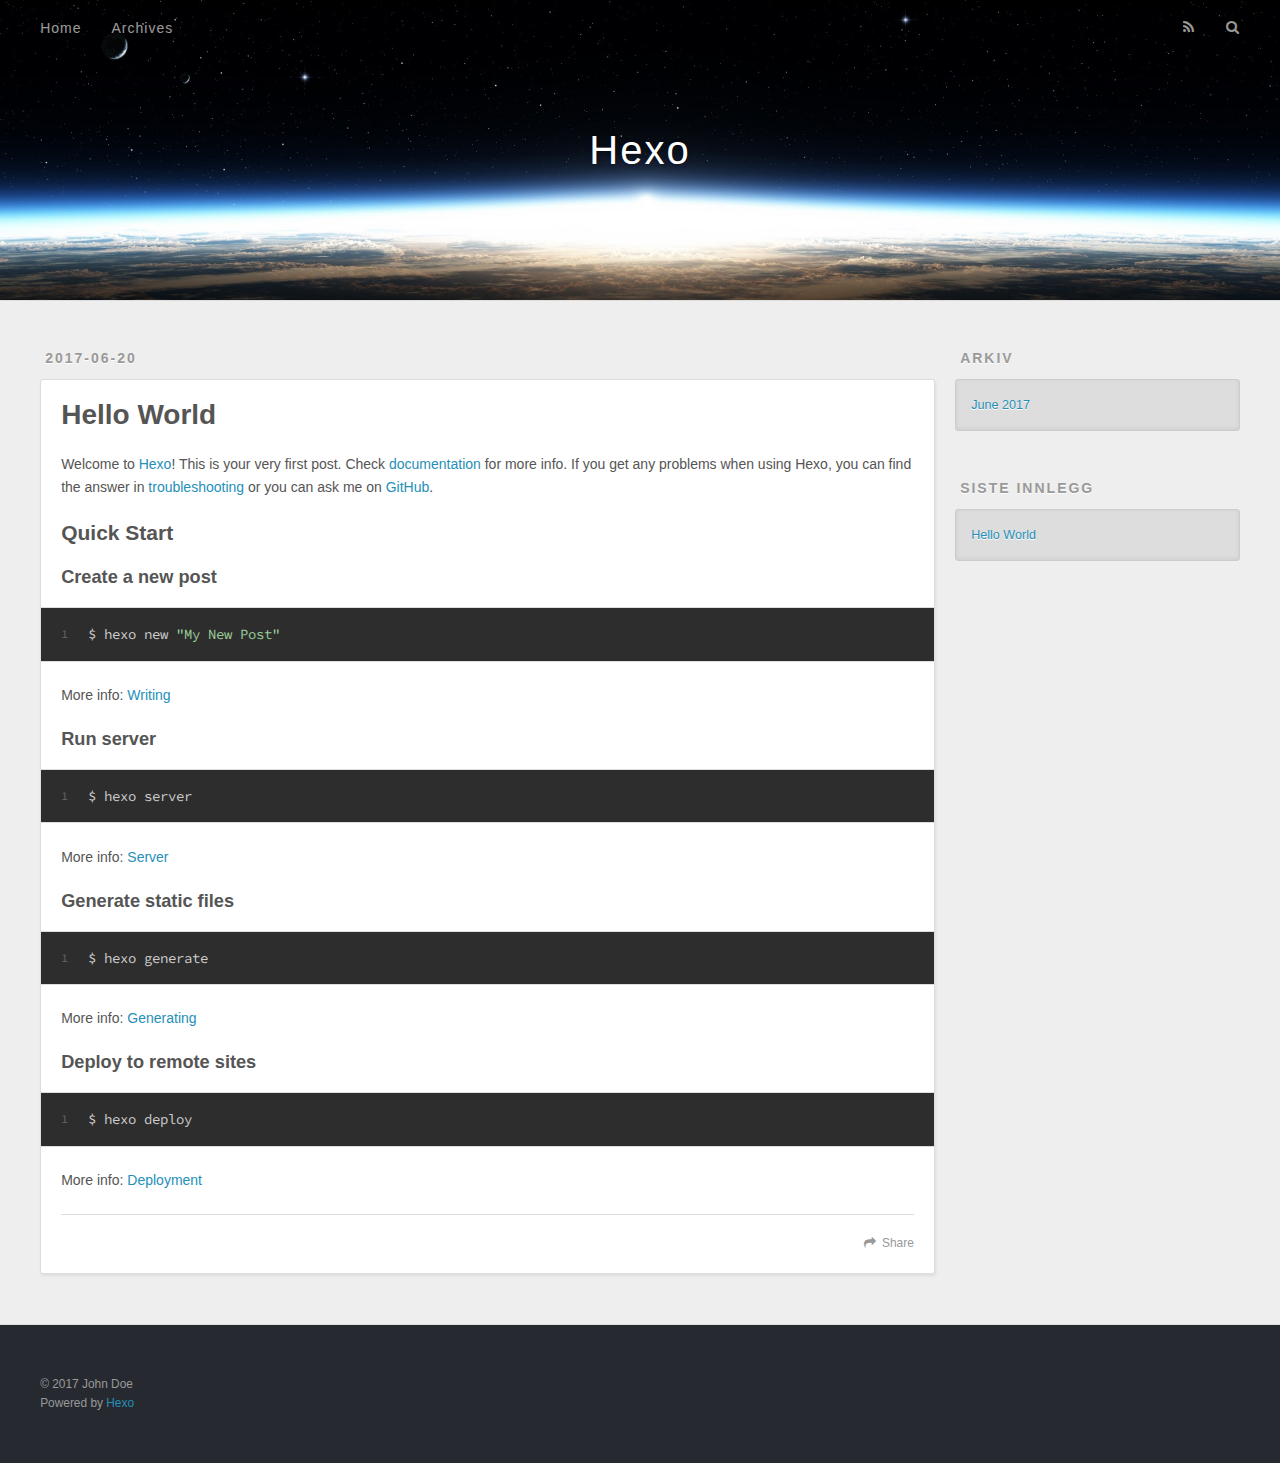
==== index.html @ c52fb267 "Site updated: 2017-06-20 15:56:27" ====
<!DOCTYPE html>
<html>
<head>
  <meta charset="utf-8">
  
  <title>Hexo</title>
  <meta name="viewport" content="width=device-width, initial-scale=1, maximum-scale=1">
  <meta property="og:type" content="website">
<meta property="og:title" content="Hexo">
<meta property="og:url" content="http://yoursite.com/index.html">
<meta property="og:site_name" content="Hexo">
<meta name="twitter:card" content="summary">
<meta name="twitter:title" content="Hexo">
  
    <link rel="alternate" href="/atom.xml" title="Hexo" type="application/atom+xml">
  
  
    <link rel="icon" href="/favicon.png">
  
  
    <link href="//fonts.googleapis.com/css?family=Source+Code+Pro" rel="stylesheet" type="text/css">
  
  <link rel="stylesheet" href="/css/style.css">
  

</head>

<body>
  <div id="container">
    <div id="wrap">
      <header id="header">
  <div id="banner"></div>
  <div id="header-outer" class="outer">
    <div id="header-title" class="inner">
      <h1 id="logo-wrap">
        <a href="/" id="logo">Hexo</a>
      </h1>
      
    </div>
    <div id="header-inner" class="inner">
      <nav id="main-nav">
        <a id="main-nav-toggle" class="nav-icon"></a>
        
          <a class="main-nav-link" href="/">Home</a>
        
          <a class="main-nav-link" href="/archives">Archives</a>
        
      </nav>
      <nav id="sub-nav">
        
          <a id="nav-rss-link" class="nav-icon" href="/atom.xml" title="RSS Feed"></a>
        
        <a id="nav-search-btn" class="nav-icon" title="Søk"></a>
      </nav>
      <div id="search-form-wrap">
        <form action="//google.com/search" method="get" accept-charset="UTF-8" class="search-form"><input type="search" name="q" class="search-form-input" placeholder="Search"><button type="submit" class="search-form-submit">&#xF002;</button><input type="hidden" name="sitesearch" value="http://yoursite.com"></form>
      </div>
    </div>
  </div>
</header>
      <div class="outer">
        <section id="main">
  
    <article id="post-hello-world" class="article article-type-post" itemscope itemprop="blogPost">
  <div class="article-meta">
    <a href="/2017/06/20/hello-world/" class="article-date">
  <time datetime="2017-06-20T07:31:48.000Z" itemprop="datePublished">2017-06-20</time>
</a>
    
  </div>
  <div class="article-inner">
    
    
      <header class="article-header">
        
  
    <h1 itemprop="name">
      <a class="article-title" href="/2017/06/20/hello-world/">Hello World</a>
    </h1>
  

      </header>
    
    <div class="article-entry" itemprop="articleBody">
      
        <p>Welcome to <a href="https://hexo.io/" target="_blank" rel="external">Hexo</a>! This is your very first post. Check <a href="https://hexo.io/docs/" target="_blank" rel="external">documentation</a> for more info. If you get any problems when using Hexo, you can find the answer in <a href="https://hexo.io/docs/troubleshooting.html" target="_blank" rel="external">troubleshooting</a> or you can ask me on <a href="https://github.com/hexojs/hexo/issues" target="_blank" rel="external">GitHub</a>.</p>
<h2 id="Quick-Start"><a href="#Quick-Start" class="headerlink" title="Quick Start"></a>Quick Start</h2><h3 id="Create-a-new-post"><a href="#Create-a-new-post" class="headerlink" title="Create a new post"></a>Create a new post</h3><figure class="highlight bash"><table><tr><td class="gutter"><pre><div class="line">1</div></pre></td><td class="code"><pre><div class="line">$ hexo new <span class="string">"My New Post"</span></div></pre></td></tr></table></figure>
<p>More info: <a href="https://hexo.io/docs/writing.html" target="_blank" rel="external">Writing</a></p>
<h3 id="Run-server"><a href="#Run-server" class="headerlink" title="Run server"></a>Run server</h3><figure class="highlight bash"><table><tr><td class="gutter"><pre><div class="line">1</div></pre></td><td class="code"><pre><div class="line">$ hexo server</div></pre></td></tr></table></figure>
<p>More info: <a href="https://hexo.io/docs/server.html" target="_blank" rel="external">Server</a></p>
<h3 id="Generate-static-files"><a href="#Generate-static-files" class="headerlink" title="Generate static files"></a>Generate static files</h3><figure class="highlight bash"><table><tr><td class="gutter"><pre><div class="line">1</div></pre></td><td class="code"><pre><div class="line">$ hexo generate</div></pre></td></tr></table></figure>
<p>More info: <a href="https://hexo.io/docs/generating.html" target="_blank" rel="external">Generating</a></p>
<h3 id="Deploy-to-remote-sites"><a href="#Deploy-to-remote-sites" class="headerlink" title="Deploy to remote sites"></a>Deploy to remote sites</h3><figure class="highlight bash"><table><tr><td class="gutter"><pre><div class="line">1</div></pre></td><td class="code"><pre><div class="line">$ hexo deploy</div></pre></td></tr></table></figure>
<p>More info: <a href="https://hexo.io/docs/deployment.html" target="_blank" rel="external">Deployment</a></p>

      
    </div>
    <footer class="article-footer">
      <a data-url="http://yoursite.com/2017/06/20/hello-world/" data-id="cj459hkby00008wpj1y1qkmdd" class="article-share-link">Share</a>
      
      
    </footer>
  </div>
  
</article>


  

</section>
        
          <aside id="sidebar">
  
    

  
    

  
    
  
    
  <div class="widget-wrap">
    <h3 class="widget-title">Arkiv</h3>
    <div class="widget">
      <ul class="archive-list"><li class="archive-list-item"><a class="archive-list-link" href="/archives/2017/06/">June 2017</a></li></ul>
    </div>
  </div>


  
    
  <div class="widget-wrap">
    <h3 class="widget-title">Siste innlegg</h3>
    <div class="widget">
      <ul>
        
          <li>
            <a href="/2017/06/20/hello-world/">Hello World</a>
          </li>
        
      </ul>
    </div>
  </div>

  
</aside>
        
      </div>
      <footer id="footer">
  
  <div class="outer">
    <div id="footer-info" class="inner">
      &copy; 2017 John Doe<br>
      Powered by <a href="http://hexo.io/" target="_blank">Hexo</a>
    </div>
  </div>
</footer>
    </div>
    <nav id="mobile-nav">
  
    <a href="/" class="mobile-nav-link">Home</a>
  
    <a href="/archives" class="mobile-nav-link">Archives</a>
  
</nav>
    

<script src="//ajax.googleapis.com/ajax/libs/jquery/2.0.3/jquery.min.js"></script>


  <link rel="stylesheet" href="/fancybox/jquery.fancybox.css">
  <script src="/fancybox/jquery.fancybox.pack.js"></script>


<script src="/js/script.js"></script>

  </div>
</body>
</html>
---- css/style.css ----
body {
  width: 100%;
}
body:before,
body:after {
  content: "";
  display: table;
}
body:after {
  clear: both;
}
html,
body,
div,
span,
applet,
object,
iframe,
h1,
h2,
h3,
h4,
h5,
h6,
p,
blockquote,
pre,
a,
abbr,
acronym,
address,
big,
cite,
code,
del,
dfn,
em,
img,
ins,
kbd,
q,
s,
samp,
small,
strike,
strong,
sub,
sup,
tt,
var,
dl,
dt,
dd,
ol,
ul,
li,
fieldset,
form,
label,
legend,
table,
caption,
tbody,
tfoot,
thead,
tr,
th,
td {
  margin: 0;
  padding: 0;
  border: 0;
  outline: 0;
  font-weight: inherit;
  font-style: inherit;
  font-family: inherit;
  font-size: 100%;
  vertical-align: baseline;
}
body {
  line-height: 1;
  color: #000;
  background: #fff;
}
ol,
ul {
  list-style: none;
}
table {
  border-collapse: separate;
  border-spacing: 0;
  vertical-align: middle;
}
caption,
th,
td {
  text-align: left;
  font-weight: normal;
  vertical-align: middle;
}
a img {
  border: none;
}
input,
button {
  margin: 0;
  padding: 0;
}
input::-moz-focus-inner,
button::-moz-focus-inner {
  border: 0;
  padding: 0;
}
@font-face {
  font-family: FontAwesome;
  font-style: normal;
  font-weight: normal;
  src: url("fonts/fontawesome-webfont.eot?v=#4.0.3");
  src: url("fonts/fontawesome-webfont.eot?#iefix&v=#4.0.3") format("embedded-opentype"), url("fonts/fontawesome-webfont.woff?v=#4.0.3") format("woff"), url("fonts/fontawesome-webfont.ttf?v=#4.0.3") format("truetype"), url("fonts/fontawesome-webfont.svg#fontawesomeregular?v=#4.0.3") format("svg");
}
html,
body,
#container {
  height: 100%;
}
body {
  background: #eee;
  font: 14px "Helvetica Neue", Helvetica, Arial, sans-serif;
  -webkit-text-size-adjust: 100%;
}
.outer {
  max-width: 1220px;
  margin: 0 auto;
  padding: 0 20px;
}
.outer:before,
.outer:after {
  content: "";
  display: table;
}
.outer:after {
  clear: both;
}
.inner {
  display: inline;
  float: left;
  width: 98.33333333333333%;
  margin: 0 0.833333333333333%;
}
.left,
.alignleft {
  float: left;
}
.right,
.alignright {
  float: right;
}
.clear {
  clear: both;
}
#container {
  position: relative;
}
.mobile-nav-on {
  overflow: hidden;
}
#wrap {
  height: 100%;
  width: 100%;
  position: absolute;
  top: 0;
  left: 0;
  -webkit-transition: 0.2s ease-out;
  -moz-transition: 0.2s ease-out;
  -ms-transition: 0.2s ease-out;
  transition: 0.2s ease-out;
  z-index: 1;
  background: #eee;
}
.mobile-nav-on #wrap {
  left: 280px;
}
@media screen and (min-width: 768px) {
  #main {
    display: inline;
    float: left;
    width: 73.33333333333333%;
    margin: 0 0.833333333333333%;
  }
}
.article-date,
.article-category-link,
.archive-year,
.widget-title {
  text-decoration: none;
  text-transform: uppercase;
  letter-spacing: 2px;
  color: #999;
  margin-bottom: 1em;
  margin-left: 5px;
  line-height: 1em;
  text-shadow: 0 1px #fff;
  font-weight: bold;
}
.article-inner,
.archive-article-inner {
  background: #fff;
  -webkit-box-shadow: 1px 2px 3px #ddd;
  box-shadow: 1px 2px 3px #ddd;
  border: 1px solid #ddd;
  border-radius: 3px;
}
.article-entry h1,
.widget h1 {
  font-size: 2em;
}
.article-entry h2,
.widget h2 {
  font-size: 1.5em;
}
.article-entry h3,
.widget h3 {
  font-size: 1.3em;
}
.article-entry h4,
.widget h4 {
  font-size: 1.2em;
}
.article-entry h5,
.widget h5 {
  font-size: 1em;
}
.article-entry h6,
.widget h6 {
  font-size: 1em;
  color: #999;
}
.article-entry hr,
.widget hr {
  border: 1px dashed #ddd;
}
.article-entry strong,
.widget strong {
  font-weight: bold;
}
.article-entry em,
.widget em,
.article-entry cite,
.widget cite {
  font-style: italic;
}
.article-entry sup,
.widget sup,
.article-entry sub,
.widget sub {
  font-size: 0.75em;
  line-height: 0;
  position: relative;
  vertical-align: baseline;
}
.article-entry sup,
.widget sup {
  top: -0.5em;
}
.article-entry sub,
.widget sub {
  bottom: -0.2em;
}
.article-entry small,
.widget small {
  font-size: 0.85em;
}
.article-entry acronym,
.widget acronym,
.article-entry abbr,
.widget abbr {
  border-bottom: 1px dotted;
}
.article-entry ul,
.widget ul,
.article-entry ol,
.widget ol,
.article-entry dl,
.widget dl {
  margin: 0 20px;
  line-height: 1.6em;
}
.article-entry ul ul,
.widget ul ul,
.article-entry ol ul,
.widget ol ul,
.article-entry ul ol,
.widget ul ol,
.article-entry ol ol,
.widget ol ol {
  margin-top: 0;
  margin-bottom: 0;
}
.article-entry ul,
.widget ul {
  list-style: disc;
}
.article-entry ol,
.widget ol {
  list-style: decimal;
}
.article-entry dt,
.widget dt {
  font-weight: bold;
}
#header {
  height: 300px;
  position: relative;
  border-bottom: 1px solid #ddd;
}
#header:before,
#header:after {
  content: "";
  position: absolute;
  left: 0;
  right: 0;
  height: 40px;
}
#header:before {
  top: 0;
  background: -webkit-linear-gradient(rgba(0,0,0,0.2), transparent);
  background: -moz-linear-gradient(rgba(0,0,0,0.2), transparent);
  background: -ms-linear-gradient(rgba(0,0,0,0.2), transparent);
  background: linear-gradient(rgba(0,0,0,0.2), transparent);
}
#header:after {
  bottom: 0;
  background: -webkit-linear-gradient(transparent, rgba(0,0,0,0.2));
  background: -moz-linear-gradient(transparent, rgba(0,0,0,0.2));
  background: -ms-linear-gradient(transparent, rgba(0,0,0,0.2));
  background: linear-gradient(transparent, rgba(0,0,0,0.2));
}
#header-outer {
  height: 100%;
  position: relative;
}
#header-inner {
  position: relative;
  overflow: hidden;
}
#banner {
  position: absolute;
  top: 0;
  left: 0;
  width: 100%;
  height: 100%;
  background: url("images/banner.jpg") center #000;
  -webkit-background-size: cover;
  -moz-background-size: cover;
  background-size: cover;
  z-index: -1;
}
#header-title {
  text-align: center;
  height: 40px;
  position: absolute;
  top: 50%;
  left: 0;
  margin-top: -20px;
}
#logo,
#subtitle {
  text-decoration: none;
  color: #fff;
  font-weight: 300;
  text-shadow: 0 1px 4px rgba(0,0,0,0.3);
}
#logo {
  font-size: 40px;
  line-height: 40px;
  letter-spacing: 2px;
}
#subtitle {
  font-size: 16px;
  line-height: 16px;
  letter-spacing: 1px;
}
#subtitle-wrap {
  margin-top: 16px;
}
#main-nav {
  float: left;
  margin-left: -15px;
}
.nav-icon,
.main-nav-link {
  float: left;
  color: #fff;
  opacity: 0.6;
  text-decoration: none;
  text-shadow: 0 1px rgba(0,0,0,0.2);
  -webkit-transition: opacity 0.2s;
  -moz-transition: opacity 0.2s;
  -ms-transition: opacity 0.2s;
  transition: opacity 0.2s;
  display: block;
  padding: 20px 15px;
}
.nav-icon:hover,
.main-nav-link:hover {
  opacity: 1;
}
.nav-icon {
  font-family: FontAwesome;
  text-align: center;
  font-size: 14px;
  width: 14px;
  height: 14px;
  padding: 20px 15px;
  position: relative;
  cursor: pointer;
}
.main-nav-link {
  font-weight: 300;
  letter-spacing: 1px;
}
@media screen and (max-width: 479px) {
  .main-nav-link {
    display: none;
  }
}
#main-nav-toggle {
  display: none;
}
#main-nav-toggle:before {
  content: "\f0c9";
}
@media screen and (max-width: 479px) {
  #main-nav-toggle {
    display: block;
  }
}
#sub-nav {
  float: right;
  margin-right: -15px;
}
#nav-rss-link:before {
  content: "\f09e";
}
#nav-search-btn:before {
  content: "\f002";
}
#search-form-wrap {
  position: absolute;
  top: 15px;
  width: 150px;
  height: 30px;
  right: -150px;
  opacity: 0;
  -webkit-transition: 0.2s ease-out;
  -moz-transition: 0.2s ease-out;
  -ms-transition: 0.2s ease-out;
  transition: 0.2s ease-out;
}
#search-form-wrap.on {
  opacity: 1;
  right: 0;
}
@media screen and (max-width: 479px) {
  #search-form-wrap {
    width: 100%;
    right: -100%;
  }
}
.search-form {
  position: absolute;
  top: 0;
  left: 0;
  right: 0;
  background: #fff;
  padding: 5px 15px;
  border-radius: 15px;
  -webkit-box-shadow: 0 0 10px rgba(0,0,0,0.3);
  box-shadow: 0 0 10px rgba(0,0,0,0.3);
}
.search-form-input {
  border: none;
  background: none;
  color: #555;
  width: 100%;
  font: 13px "Helvetica Neue", Helvetica, Arial, sans-serif;
  outline: none;
}
.search-form-input::-webkit-search-results-decoration,
.search-form-input::-webkit-search-cancel-button {
  -webkit-appearance: none;
}
.search-form-submit {
  position: absolute;
  top: 50%;
  right: 10px;
  margin-top: -7px;
  font: 13px FontAwesome;
  border: none;
  background: none;
  color: #bbb;
  cursor: pointer;
}
.search-form-submit:hover,
.search-form-submit:focus {
  color: #777;
}
.article {
  margin: 50px 0;
}
.article-inner {
  overflow: hidden;
}
.article-meta:before,
.article-meta:after {
  content: "";
  display: table;
}
.article-meta:after {
  clear: both;
}
.article-date {
  float: left;
}
.article-category {
  float: left;
  line-height: 1em;
  color: #ccc;
  text-shadow: 0 1px #fff;
  margin-left: 8px;
}
.article-category:before {
  content: "\2022";
}
.article-category-link {
  margin: 0 12px 1em;
}
.article-header {
  padding: 20px 20px 0;
}
.article-title {
  text-decoration: none;
  font-size: 2em;
  font-weight: bold;
  color: #555;
  line-height: 1.1em;
  -webkit-transition: color 0.2s;
  -moz-transition: color 0.2s;
  -ms-transition: color 0.2s;
  transition: color 0.2s;
}
a.article-title:hover {
  color: #258fb8;
}
.article-entry {
  color: #555;
  padding: 0 20px;
}
.article-entry:before,
.article-entry:after {
  content: "";
  display: table;
}
.article-entry:after {
  clear: both;
}
.article-entry p,
.article-entry table {
  line-height: 1.6em;
  margin: 1.6em 0;
}
.article-entry h1,
.article-entry h2,
.article-entry h3,
.article-entry h4,
.article-entry h5,
.article-entry h6 {
  font-weight: bold;
}
.article-entry h1,
.article-entry h2,
.article-entry h3,
.article-entry h4,
.article-entry h5,
.article-entry h6 {
  line-height: 1.1em;
  margin: 1.1em 0;
}
.article-entry a {
  color: #258fb8;
  text-decoration: none;
}
.article-entry a:hover {
  text-decoration: underline;
}
.article-entry ul,
.article-entry ol,
.article-entry dl {
  margin-top: 1.6em;
  margin-bottom: 1.6em;
}
.article-entry img,
.article-entry video {
  max-width: 100%;
  height: auto;
  display: block;
  margin: auto;
}
.article-entry iframe {
  border: none;
}
.article-entry table {
  width: 100%;
  border-collapse: collapse;
  border-spacing: 0;
}
.article-entry th {
  font-weight: bold;
  border-bottom: 3px solid #ddd;
  padding-bottom: 0.5em;
}
.article-entry td {
  border-bottom: 1px solid #ddd;
  padding: 10px 0;
}
.article-entry blockquote {
  font-family: Georgia, "Times New Roman", serif;
  font-size: 1.4em;
  margin: 1.6em 20px;
  text-align: center;
}
.article-entry blockquote footer {
  font-size: 14px;
  margin: 1.6em 0;
  font-family: "Helvetica Neue", Helvetica, Arial, sans-serif;
}
.article-entry blockquote footer cite:before {
  content: "—";
  padding: 0 0.5em;
}
.article-entry .pullquote {
  text-align: left;
  width: 45%;
  margin: 0;
}
.article-entry .pullquote.left {
  margin-left: 0.5em;
  margin-right: 1em;
}
.article-entry .pullquote.right {
  margin-right: 0.5em;
  margin-left: 1em;
}
.article-entry .caption {
  color: #999;
  display: block;
  font-size: 0.9em;
  margin-top: 0.5em;
  position: relative;
  text-align: center;
}
.article-entry .video-container {
  position: relative;
  padding-top: 56.25%;
  height: 0;
  overflow: hidden;
}
.article-entry .video-container iframe,
.article-entry .video-container object,
.article-entry .video-container embed {
  position: absolute;
  top: 0;
  left: 0;
  width: 100%;
  height: 100%;
  margin-top: 0;
}
.article-more-link a {
  display: inline-block;
  line-height: 1em;
  padding: 6px 15px;
  border-radius: 15px;
  background: #eee;
  color: #999;
  text-shadow: 0 1px #fff;
  text-decoration: none;
}
.article-more-link a:hover {
  background: #258fb8;
  color: #fff;
  text-decoration: none;
  text-shadow: 0 1px #1e7293;
}
.article-footer {
  font-size: 0.85em;
  line-height: 1.6em;
  border-top: 1px solid #ddd;
  padding-top: 1.6em;
  margin: 0 20px 20px;
}
.article-footer:before,
.article-footer:after {
  content: "";
  display: table;
}
.article-footer:after {
  clear: both;
}
.article-footer a {
  color: #999;
  text-decoration: none;
}
.article-footer a:hover {
  color: #555;
}
.article-tag-list-item {
  float: left;
  margin-right: 10px;
}
.article-tag-list-link:before {
  content: "#";
}
.article-comment-link {
  float: right;
}
.article-comment-link:before {
  content: "\f075";
  font-family: FontAwesome;
  padding-right: 8px;
}
.article-share-link {
  cursor: pointer;
  float: right;
  margin-left: 20px;
}
.article-share-link:before {
  content: "\f064";
  font-family: FontAwesome;
  padding-right: 6px;
}
#article-nav {
  position: relative;
}
#article-nav:before,
#article-nav:after {
  content: "";
  display: table;
}
#article-nav:after {
  clear: both;
}
@media screen and (min-width: 768px) {
  #article-nav {
    margin: 50px 0;
  }
  #article-nav:before {
    width: 8px;
    height: 8px;
    position: absolute;
    top: 50%;
    left: 50%;
    margin-top: -4px;
    margin-left: -4px;
    content: "";
    border-radius: 50%;
    background: #ddd;
    -webkit-box-shadow: 0 1px 2px #fff;
    box-shadow: 0 1px 2px #fff;
  }
}
.article-nav-link-wrap {
  text-decoration: none;
  text-shadow: 0 1px #fff;
  color: #999;
  -webkit-box-sizing: border-box;
  -moz-box-sizing: border-box;
  box-sizing: border-box;
  margin-top: 50px;
  text-align: center;
  display: block;
}
.article-nav-link-wrap:hover {
  color: #555;
}
@media screen and (min-width: 768px) {
  .article-nav-link-wrap {
    width: 50%;
    margin-top: 0;
  }
}
@media screen and (min-width: 768px) {
  #article-nav-newer {
    float: left;
    text-align: right;
    padding-right: 20px;
  }
}
@media screen and (min-width: 768px) {
  #article-nav-older {
    float: right;
    text-align: left;
    padding-left: 20px;
  }
}
.article-nav-caption {
  text-transform: uppercase;
  letter-spacing: 2px;
  color: #ddd;
  line-height: 1em;
  font-weight: bold;
}
#article-nav-newer .article-nav-caption {
  margin-right: -2px;
}
.article-nav-title {
  font-size: 0.85em;
  line-height: 1.6em;
  margin-top: 0.5em;
}
.article-share-box {
  position: absolute;
  display: none;
  background: #fff;
  -webkit-box-shadow: 1px 2px 10px rgba(0,0,0,0.2);
  box-shadow: 1px 2px 10px rgba(0,0,0,0.2);
  border-radius: 3px;
  margin-left: -145px;
  overflow: hidden;
  z-index: 1;
}
.article-share-box.on {
  display: block;
}
.article-share-input {
  width: 100%;
  background: none;
  -webkit-box-sizing: border-box;
  -moz-box-sizing: border-box;
  box-sizing: border-box;
  font: 14px "Helvetica Neue", Helvetica, Arial, sans-serif;
  padding: 0 15px;
  color: #555;
  outline: none;
  border: 1px solid #ddd;
  border-radius: 3px 3px 0 0;
  height: 36px;
  line-height: 36px;
}
.article-share-links {
  background: #eee;
}
.article-share-links:before,
.article-share-links:after {
  content: "";
  display: table;
}
.article-share-links:after {
  clear: both;
}
.article-share-twitter,
.article-share-facebook,
.article-share-pinterest,
.article-share-google {
  width: 50px;
  height: 36px;
  display: block;
  float: left;
  position: relative;
  color: #999;
  text-shadow: 0 1px #fff;
}
.article-share-twitter:before,
.article-share-facebook:before,
.article-share-pinterest:before,
.article-share-google:before {
  font-size: 20px;
  font-family: FontAwesome;
  width: 20px;
  height: 20px;
  position: absolute;
  top: 50%;
  left: 50%;
  margin-top: -10px;
  margin-left: -10px;
  text-align: center;
}
.article-share-twitter:hover,
.article-share-facebook:hover,
.article-share-pinterest:hover,
.article-share-google:hover {
  color: #fff;
}
.article-share-twitter:before {
  content: "\f099";
}
.article-share-twitter:hover {
  background: #00aced;
  text-shadow: 0 1px #008abe;
}
.article-share-facebook:before {
  content: "\f09a";
}
.article-share-facebook:hover {
  background: #3b5998;
  text-shadow: 0 1px #2f477a;
}
.article-share-pinterest:before {
  content: "\f0d2";
}
.article-share-pinterest:hover {
  background: #cb2027;
  text-shadow: 0 1px #a21a1f;
}
.article-share-google:before {
  content: "\f0d5";
}
.article-share-google:hover {
  background: #dd4b39;
  text-shadow: 0 1px #be3221;
}
.article-gallery {
  background: #000;
  position: relative;
}
.article-gallery-photos {
  position: relative;
  overflow: hidden;
}
.article-gallery-img {
  display: none;
  max-width: 100%;
}
.article-gallery-img:first-child {
  display: block;
}
.article-gallery-img.loaded {
  position: absolute;
  display: block;
}
.article-gallery-img img {
  display: block;
  max-width: 100%;
  margin: 0 auto;
}
#comments {
  background: #fff;
  -webkit-box-shadow: 1px 2px 3px #ddd;
  box-shadow: 1px 2px 3px #ddd;
  padding: 20px;
  border: 1px solid #ddd;
  border-radius: 3px;
  margin: 50px 0;
}
#comments a {
  color: #258fb8;
}
.archives-wrap {
  margin: 50px 0;
}
.archives:before,
.archives:after {
  content: "";
  display: table;
}
.archives:after {
  clear: both;
}
.archive-year-wrap {
  margin-bottom: 1em;
}
.archives {
  -webkit-column-gap: 10px;
  -moz-column-gap: 10px;
  column-gap: 10px;
}
@media screen and (min-width: 480px) and (max-width: 767px) {
  .archives {
    -webkit-column-count: 2;
    -moz-column-count: 2;
    column-count: 2;
  }
}
@media screen and (min-width: 768px) {
  .archives {
    -webkit-column-count: 3;
    -moz-column-count: 3;
    column-count: 3;
  }
}
.archive-article {
  -webkit-column-break-inside: avoid;
  page-break-inside: avoid;
  overflow: hidden;
  break-inside: avoid-column;
}
.archive-article-inner {
  padding: 10px;
  margin-bottom: 15px;
}
.archive-article-title {
  text-decoration: none;
  font-weight: bold;
  color: #555;
  -webkit-transition: color 0.2s;
  -moz-transition: color 0.2s;
  -ms-transition: color 0.2s;
  transition: color 0.2s;
  line-height: 1.6em;
}
.archive-article-title:hover {
  color: #258fb8;
}
.archive-article-footer {
  margin-top: 1em;
}
.archive-article-date {
  color: #999;
  text-decoration: none;
  font-size: 0.85em;
  line-height: 1em;
  margin-bottom: 0.5em;
  display: block;
}
#page-nav {
  margin: 50px auto;
  background: #fff;
  -webkit-box-shadow: 1px 2px 3px #ddd;
  box-shadow: 1px 2px 3px #ddd;
  border: 1px solid #ddd;
  border-radius: 3px;
  text-align: center;
  color: #999;
  overflow: hidden;
}
#page-nav:before,
#page-nav:after {
  content: "";
  display: table;
}
#page-nav:after {
  clear: both;
}
#page-nav a,
#page-nav span {
  padding: 10px 20px;
  line-height: 1;
  height: 2ex;
}
#page-nav a {
  color: #999;
  text-decoration: none;
}
#page-nav a:hover {
  background: #999;
  color: #fff;
}
#page-nav .prev {
  float: left;
}
#page-nav .next {
  float: right;
}
#page-nav .page-number {
  display: inline-block;
}
@media screen and (max-width: 479px) {
  #page-nav .page-number {
    display: none;
  }
}
#page-nav .current {
  color: #555;
  font-weight: bold;
}
#page-nav .space {
  color: #ddd;
}
#footer {
  background: #262a30;
  padding: 50px 0;
  border-top: 1px solid #ddd;
  color: #999;
}
#footer a {
  color: #258fb8;
  text-decoration: none;
}
#footer a:hover {
  text-decoration: underline;
}
#footer-info {
  line-height: 1.6em;
  font-size: 0.85em;
}
.article-entry pre,
.article-entry .highlight {
  background: #2d2d2d;
  margin: 0 -20px;
  padding: 15px 20px;
  border-style: solid;
  border-color: #ddd;
  border-width: 1px 0;
  overflow: auto;
  color: #ccc;
  line-height: 22.400000000000002px;
}
.article-entry .highlight .gutter pre,
.article-entry .gist .gist-file .gist-data .line-numbers {
  color: #666;
  font-size: 0.85em;
}
.article-entry pre,
.article-entry code {
  font-family: "Source Code Pro", Consolas, Monaco, Menlo, Consolas, monospace;
}
.article-entry code {
  background: #eee;
  text-shadow: 0 1px #fff;
  padding: 0 0.3em;
}
.article-entry pre code {
  background: none;
  text-shadow: none;
  padding: 0;
}
.article-entry .highlight pre {
  border: none;
  margin: 0;
  padding: 0;
}
.article-entry .highlight table {
  margin: 0;
  width: auto;
}
.article-entry .highlight td {
  border: none;
  padding: 0;
}
.article-entry .highlight figcaption {
  font-size: 0.85em;
  color: #999;
  line-height: 1em;
  margin-bottom: 1em;
}
.article-entry .highlight figcaption:before,
.article-entry .highlight figcaption:after {
  content: "";
  display: table;
}
.article-entry .highlight figcaption:after {
  clear: both;
}
.article-entry .highlight figcaption a {
  float: right;
}
.article-entry .highlight .gutter pre {
  text-align: right;
  padding-right: 20px;
}
.article-entry .highlight .line {
  height: 22.400000000000002px;
}
.article-entry .highlight .line.marked {
  background: #515151;
}
.article-entry .gist {
  margin: 0 -20px;
  border-style: solid;
  border-color: #ddd;
  border-width: 1px 0;
  background: #2d2d2d;
  padding: 15px 20px 15px 0;
}
.article-entry .gist .gist-file {
  border: none;
  font-family: "Source Code Pro", Consolas, Monaco, Menlo, Consolas, monospace;
  margin: 0;
}
.article-entry .gist .gist-file .gist-data {
  background: none;
  border: none;
}
.article-entry .gist .gist-file .gist-data .line-numbers {
  background: none;
  border: none;
  padding: 0 20px 0 0;
}
.article-entry .gist .gist-file .gist-data .line-data {
  padding: 0 !important;
}
.article-entry .gist .gist-file .highlight {
  margin: 0;
  padding: 0;
  border: none;
}
.article-entry .gist .gist-file .gist-meta {
  background: #2d2d2d;
  color: #999;
  font: 0.85em "Helvetica Neue", Helvetica, Arial, sans-serif;
  text-shadow: 0 0;
  padding: 0;
  margin-top: 1em;
  margin-left: 20px;
}
.article-entry .gist .gist-file .gist-meta a {
  color: #258fb8;
  font-weight: normal;
}
.article-entry .gist .gist-file .gist-meta a:hover {
  text-decoration: underline;
}
pre .comment,
pre .title {
  color: #999;
}
pre .variable,
pre .attribute,
pre .tag,
pre .regexp,
pre .ruby .constant,
pre .xml .tag .title,
pre .xml .pi,
pre .xml .doctype,
pre .html .doctype,
pre .css .id,
pre .css .class,
pre .css .pseudo {
  color: #f2777a;
}
pre .number,
pre .preprocessor,
pre .built_in,
pre .literal,
pre .params,
pre .constant {
  color: #f99157;
}
pre .class,
pre .ruby .class .title,
pre .css .rules .attribute {
  color: #9c9;
}
pre .string,
pre .value,
pre .inheritance,
pre .header,
pre .ruby .symbol,
pre .xml .cdata {
  color: #9c9;
}
pre .css .hexcolor {
  color: #6cc;
}
pre .function,
pre .python .decorator,
pre .python .title,
pre .ruby .function .title,
pre .ruby .title .keyword,
pre .perl .sub,
pre .javascript .title,
pre .coffeescript .title {
  color: #69c;
}
pre .keyword,
pre .javascript .function {
  color: #c9c;
}
@media screen and (max-width: 479px) {
  #mobile-nav {
    position: absolute;
    top: 0;
    left: 0;
    width: 280px;
    height: 100%;
    background: #191919;
    border-right: 1px solid #fff;
  }
}
@media screen and (max-width: 479px) {
  .mobile-nav-link {
    display: block;
    color: #999;
    text-decoration: none;
    padding: 15px 20px;
    font-weight: bold;
  }
  .mobile-nav-link:hover {
    color: #fff;
  }
}
@media screen and (min-width: 768px) {
  #sidebar {
    display: inline;
    float: left;
    width: 23.333333333333332%;
    margin: 0 0.833333333333333%;
  }
}
.widget-wrap {
  margin: 50px 0;
}
.widget {
  color: #777;
  text-shadow: 0 1px #fff;
  background: #ddd;
  -webkit-box-shadow: 0 -1px 4px #ccc inset;
  box-shadow: 0 -1px 4px #ccc inset;
  border: 1px solid #ccc;
  padding: 15px;
  border-radius: 3px;
}
.widget a {
  color: #258fb8;
  text-decoration: none;
}
.widget a:hover {
  text-decoration: underline;
}
.widget ul ul,
.widget ol ul,
.widget dl ul,
.widget ul ol,
.widget ol ol,
.widget dl ol,
.widget ul dl,
.widget ol dl,
.widget dl dl {
  margin-left: 15px;
  list-style: disc;
}
.widget {
  line-height: 1.6em;
  word-wrap: break-word;
  font-size: 0.9em;
}
.widget ul,
.widget ol {
  list-style: none;
  margin: 0;
}
.widget ul ul,
.widget ol ul,
.widget ul ol,
.widget ol ol {
  margin: 0 20px;
}
.widget ul ul,
.widget ol ul {
  list-style: disc;
}
.widget ul ol,
.widget ol ol {
  list-style: decimal;
}
.category-list-count,
.tag-list-count,
.archive-list-count {
  padding-left: 5px;
  color: #999;
  font-size: 0.85em;
}
.category-list-count:before,
.tag-list-count:before,
.archive-list-count:before {
  content: "(";
}
.category-list-count:after,
.tag-list-count:after,
.archive-list-count:after {
  content: ")";
}
.tagcloud a {
  margin-right: 5px;
  display: inline-block;
}
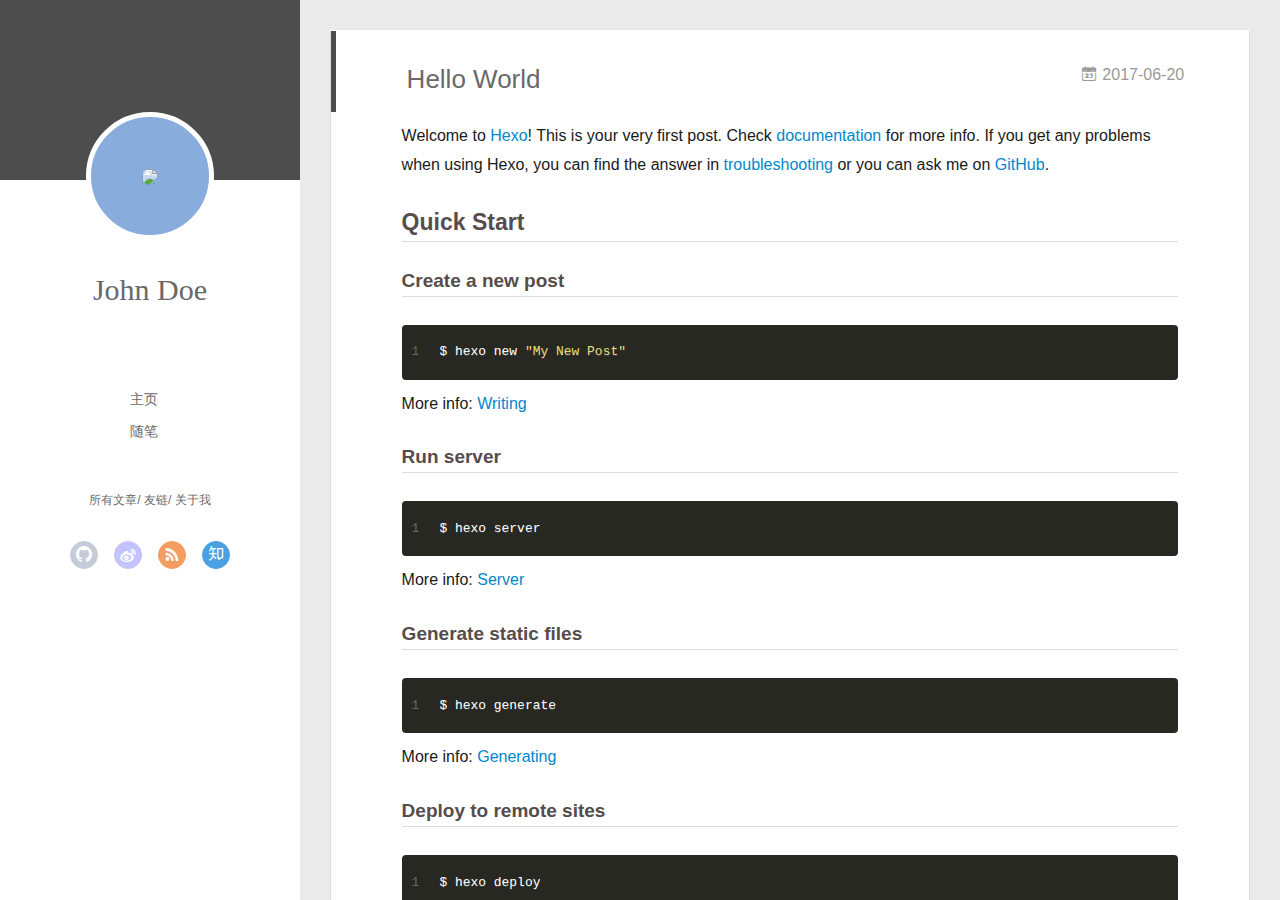
==== commit d35f5d85: "Site updated: 2017-06-20 16:23:21" ====
--- a/index.html
+++ b/index.html
@@ -3,6 +3,9 @@
 <head>
   <meta charset="utf-8">
   
+  <meta name="renderer" content="webkit">
+  <meta http-equiv="X-UA-Compatible" content="IE=edge" >
+  <link rel="dns-prefetch" href="http://yoursite.com">
   <title>Hexo</title>
   <meta name="viewport" content="width=device-width, initial-scale=1, maximum-scale=1">
   <meta property="og:type" content="website">
@@ -12,64 +15,144 @@
 <meta name="twitter:card" content="summary">
 <meta name="twitter:title" content="Hexo">
   
-    <link rel="alternate" href="/atom.xml" title="Hexo" type="application/atom+xml">
+    <link rel="alternative" href="/atom.xml" title="Hexo" type="application/atom+xml">
   
   
     <link rel="icon" href="/favicon.png">
   
-  
-    <link href="//fonts.googleapis.com/css?family=Source+Code+Pro" rel="stylesheet" type="text/css">
-  
-  <link rel="stylesheet" href="/css/style.css">
+  <link rel="stylesheet" type="text/css" href="/./main.b3331d.css">
+  <style type="text/css">
+  
+    #container.show {
+      background: linear-gradient(200deg,#a0cfe4,#e8c37e);
+    }
+  </style>
+  
+
   
 
 </head>
 
 <body>
-  <div id="container">
-    <div id="wrap">
-      <header id="header">
-  <div id="banner"></div>
-  <div id="header-outer" class="outer">
-    <div id="header-title" class="inner">
-      <h1 id="logo-wrap">
-        <a href="/" id="logo">Hexo</a>
-      </h1>
-      
-    </div>
-    <div id="header-inner" class="inner">
-      <nav id="main-nav">
-        <a id="main-nav-toggle" class="nav-icon"></a>
-        
-          <a class="main-nav-link" href="/">Home</a>
-        
-          <a class="main-nav-link" href="/archives">Archives</a>
-        
-      </nav>
-      <nav id="sub-nav">
-        
-          <a id="nav-rss-link" class="nav-icon" href="/atom.xml" title="RSS Feed"></a>
-        
-        <a id="nav-search-btn" class="nav-icon" title="Søk"></a>
-      </nav>
-      <div id="search-form-wrap">
-        <form action="//google.com/search" method="get" accept-charset="UTF-8" class="search-form"><input type="search" name="q" class="search-form-input" placeholder="Search"><button type="submit" class="search-form-submit">&#xF002;</button><input type="hidden" name="sitesearch" value="http://yoursite.com"></form>
-      </div>
-    </div>
-  </div>
-</header>
-      <div class="outer">
-        <section id="main">
-  
-    <article id="post-hello-world" class="article article-type-post" itemscope itemprop="blogPost">
-  <div class="article-meta">
-    <a href="/2017/06/20/hello-world/" class="article-date">
-  <time datetime="2017-06-20T07:31:48.000Z" itemprop="datePublished">2017-06-20</time>
-</a>
-    
-  </div>
+  <div id="container" q-class="show:isCtnShow">
+    <canvas id="anm-canvas" class="anm-canvas"></canvas>
+    <div class="left-col" q-class="show:isShow">
+      
+<div class="overlay" style="background: #4d4d4d"></div>
+<div class="intrude-less">
+	<header id="header" class="inner">
+		<a href="/" class="profilepic">
+			<img src="null" class="js-avatar">
+		</a>
+		<hgroup>
+		  <h1 class="header-author"><a href="/">John Doe</a></h1>
+		</hgroup>
+		
+
+		<nav class="header-menu">
+			<ul>
+			
+				<li><a href="/">主页</a></li>
+	        
+				<li><a href="/tags/随笔/">随笔</a></li>
+	        
+			</ul>
+		</nav>
+		<nav class="header-smart-menu">
+    		
+    			
+    			<a q-on="click: openSlider(e, 'innerArchive')" href="javascript:void(0)">所有文章</a>
+    			
+            
+    			
+    			<a q-on="click: openSlider(e, 'friends')" href="javascript:void(0)">友链</a>
+    			
+            
+    			
+    			<a q-on="click: openSlider(e, 'aboutme')" href="javascript:void(0)">关于我</a>
+    			
+            
+		</nav>
+		<nav class="header-nav">
+			<div class="social">
+				
+					<a class="github" target="_blank" href="#" title="github"><i class="icon-github"></i></a>
+		        
+					<a class="weibo" target="_blank" href="#" title="weibo"><i class="icon-weibo"></i></a>
+		        
+					<a class="rss" target="_blank" href="#" title="rss"><i class="icon-rss"></i></a>
+		        
+					<a class="zhihu" target="_blank" href="#" title="zhihu"><i class="icon-zhihu"></i></a>
+		        
+			</div>
+		</nav>
+	</header>		
+</div>
+
+    </div>
+    <div class="mid-col" q-class="show:isShow,hide:isShow|isFalse">
+      
+<nav id="mobile-nav">
+  	<div class="overlay js-overlay" style="background: #4d4d4d"></div>
+	<div class="btnctn js-mobile-btnctn">
+  		<div class="slider-trigger list" q-on="click: openSlider(e)"><i class="icon icon-sort"></i></div>
+	</div>
+	<div class="intrude-less">
+		<header id="header" class="inner">
+			<div class="profilepic">
+				<img src="null" class="js-avatar">
+			</div>
+			<hgroup>
+			  <h1 class="header-author js-header-author">John Doe</h1>
+			</hgroup>
+			
+			
+			
+				
+			
+				
+			
+			
+			
+			<nav class="header-nav">
+				<div class="social">
+					
+						<a class="github" target="_blank" href="#" title="github"><i class="icon-github"></i></a>
+			        
+						<a class="weibo" target="_blank" href="#" title="weibo"><i class="icon-weibo"></i></a>
+			        
+						<a class="rss" target="_blank" href="#" title="rss"><i class="icon-rss"></i></a>
+			        
+						<a class="zhihu" target="_blank" href="#" title="zhihu"><i class="icon-zhihu"></i></a>
+			        
+				</div>
+			</nav>
+
+			<nav class="header-menu js-header-menu">
+				<ul style="width: 50%">
+				
+				
+					<li style="width: 50%"><a href="/">主页</a></li>
+		        
+					<li style="width: 50%"><a href="/tags/随笔/">随笔</a></li>
+		        
+				</ul>
+			</nav>
+		</header>				
+	</div>
+	<div class="mobile-mask" style="display:none" q-show="isShow"></div>
+</nav>
+
+      <div id="wrapper" class="body-wrap">
+        <div class="menu-l">
+          <div class="canvas-wrap">
+            <canvas data-colors="#eaeaea" data-sectionHeight="100" data-contentId="js-content" id="myCanvas1" class="anm-canvas"></canvas>
+          </div>
+          <div id="js-content" class="content-ll">
+            
+  
+    <article id="post-hello-world" class="article article-type-post  article-index" itemscope itemprop="blogPost">
   <div class="article-inner">
-    
     
       <header class="article-header">
         
@@ -79,6 +162,11 @@
     </h1>
   
 
+        
+        <a href="/2017/06/20/hello-world/" class="archive-article-date">
+  	<time datetime="2017-06-20T07:31:48.000Z" itemprop="datePublished"><i class="icon-calendar icon"></i>2017-06-20</time>
+</a>
+        
       </header>
     
     <div class="article-entry" itemprop="articleBody">
@@ -94,87 +182,276 @@
 <p>More info: <a href="https://hexo.io/docs/deployment.html" target="_blank" rel="external">Deployment</a></p>
 
       
-    </div>
-    <footer class="article-footer">
-      <a data-url="http://yoursite.com/2017/06/20/hello-world/" data-id="cj459hkby00008wpj1y1qkmdd" class="article-share-link">Share</a>
-      
-      
-    </footer>
+
+      
+    </div>
+    <div class="article-info article-info-index">
+      
+      
+      
+
+      
+        <p class="article-more-link">
+          <a class="article-more-a" href="/2017/06/20/hello-world/">展开全文 >></a>
+        </p>
+      
+
+      
+      <div class="clearfix"></div>
+    </div>
   </div>
-  
 </article>
 
 
-  
-
-</section>
-        
-          <aside id="sidebar">
-  
-    
-
-  
-    
-
-  
-    
-  
-    
-  <div class="widget-wrap">
-    <h3 class="widget-title">Arkiv</h3>
-    <div class="widget">
-      <ul class="archive-list"><li class="archive-list-item"><a class="archive-list-link" href="/archives/2017/06/">June 2017</a></li></ul>
-    </div>
-  </div>
-
-
-  
-    
-  <div class="widget-wrap">
-    <h3 class="widget-title">Siste innlegg</h3>
-    <div class="widget">
-      <ul>
-        
-          <li>
-            <a href="/2017/06/20/hello-world/">Hello World</a>
-          </li>
-        
-      </ul>
-    </div>
-  </div>
-
-  
-</aside>
-        
+
+
+
+  
+  
+
+
+          </div>
+        </div>
       </div>
       <footer id="footer">
-  
   <div class="outer">
-    <div id="footer-info" class="inner">
-      &copy; 2017 John Doe<br>
-      Powered by <a href="http://hexo.io/" target="_blank">Hexo</a>
+    <div id="footer-info">
+    	<div class="footer-left">
+    		&copy; 2017 John Doe
+    	</div>
+      	<div class="footer-right">
+      		<a href="http://hexo.io/" target="_blank">Hexo</a>  Theme <a href="https://github.com/litten/hexo-theme-yilia" target="_blank">Yilia</a> by Litten
+      	</div>
     </div>
   </div>
 </footer>
     </div>
-    <nav id="mobile-nav">
-  
-    <a href="/" class="mobile-nav-link">Home</a>
-  
-    <a href="/archives" class="mobile-nav-link">Archives</a>
-  
-</nav>
-    
-
-<script src="//ajax.googleapis.com/ajax/libs/jquery/2.0.3/jquery.min.js"></script>
-
-
-  <link rel="stylesheet" href="/fancybox/jquery.fancybox.css">
-  <script src="/fancybox/jquery.fancybox.pack.js"></script>
-
-
-<script src="/js/script.js"></script>
-
+    <script>
+	var yiliaConfig = {
+		mathjax: false,
+		isHome: true,
+		isPost: false,
+		isArchive: false,
+		isTag: false,
+		isCategory: false,
+		open_in_new: false,
+		root: "/",
+		innerArchive: true,
+		showTags: false
+	}
+</script>
+
+<script>!function(t){function n(e){if(r[e])return r[e].exports;var i=r[e]={exports:{},id:e,loaded:!1};return t[e].call(i.exports,i,i.exports,n),i.loaded=!0,i.exports}var r={};n.m=t,n.c=r,n.p="./",n(0)}([function(t,n,r){r(194),t.exports=r(190)},function(t,n,r){var e=r(3),i=r(52),o=r(27),u=r(28),c=r(53),f="prototype",a=function(t,n,r){var s,l,h,v,p=t&a.F,d=t&a.G,y=t&a.S,g=t&a.P,b=t&a.B,m=d?e:y?e[n]||(e[n]={}):(e[n]||{})[f],x=d?i:i[n]||(i[n]={}),w=x[f]||(x[f]={});d&&(r=n);for(s in r)l=!p&&m&&void 0!==m[s],h=(l?m:r)[s],v=b&&l?c(h,e):g&&"function"==typeof h?c(Function.call,h):h,m&&u(m,s,h,t&a.U),x[s]!=h&&o(x,s,v),g&&w[s]!=h&&(w[s]=h)};e.core=i,a.F=1,a.G=2,a.S=4,a.P=8,a.B=16,a.W=32,a.U=64,a.R=128,t.exports=a},function(t,n,r){var e=r(6);t.exports=function(t){if(!e(t))throw TypeError(t+" is not an object!");return t}},function(t,n){var r=t.exports="undefined"!=typeof window&&window.Math==Math?window:"undefined"!=typeof self&&self.Math==Math?self:Function("return this")();"number"==typeof __g&&(__g=r)},function(t,n){t.exports=function(t){try{return!!t()}catch(t){return!0}}},function(t,n){var r=t.exports="undefined"!=typeof window&&window.Math==Math?window:"undefined"!=typeof self&&self.Math==Math?self:Function("return this")();"number"==typeof __g&&(__g=r)},function(t,n){t.exports=function(t){return"object"==typeof t?null!==t:"function"==typeof t}},function(t,n,r){var e=r(126)("wks"),i=r(76),o=r(3).Symbol,u="function"==typeof o;(t.exports=function(t){return e[t]||(e[t]=u&&o[t]||(u?o:i)("Symbol."+t))}).store=e},function(t,n){var r={}.hasOwnProperty;t.exports=function(t,n){return r.call(t,n)}},function(t,n,r){var e=r(94),i=r(33);t.exports=function(t){return e(i(t))}},function(t,n,r){t.exports=!r(4)(function(){return 7!=Object.defineProperty({},"a",{get:function(){return 7}}).a})},function(t,n,r){var e=r(2),i=r(167),o=r(50),u=Object.defineProperty;n.f=r(10)?Object.defineProperty:function(t,n,r){if(e(t),n=o(n,!0),e(r),i)try{return u(t,n,r)}catch(t){}if("get"in r||"set"in r)throw TypeError("Accessors not supported!");return"value"in r&&(t[n]=r.value),t}},function(t,n,r){t.exports=!r(18)(function(){return 7!=Object.defineProperty({},"a",{get:function(){return 7}}).a})},function(t,n,r){var e=r(14),i=r(22);t.exports=r(12)?function(t,n,r){return e.f(t,n,i(1,r))}:function(t,n,r){return t[n]=r,t}},function(t,n,r){var e=r(20),i=r(58),o=r(42),u=Object.defineProperty;n.f=r(12)?Object.defineProperty:function(t,n,r){if(e(t),n=o(n,!0),e(r),i)try{return u(t,n,r)}catch(t){}if("get"in r||"set"in r)throw TypeError("Accessors not supported!");return"value"in r&&(t[n]=r.value),t}},function(t,n,r){var e=r(40)("wks"),i=r(23),o=r(5).Symbol,u="function"==typeof o;(t.exports=function(t){return e[t]||(e[t]=u&&o[t]||(u?o:i)("Symbol."+t))}).store=e},function(t,n,r){var e=r(67),i=Math.min;t.exports=function(t){return t>0?i(e(t),9007199254740991):0}},function(t,n,r){var e=r(46);t.exports=function(t){return Object(e(t))}},function(t,n){t.exports=function(t){try{return!!t()}catch(t){return!0}}},function(t,n,r){var e=r(63),i=r(34);t.exports=Object.keys||function(t){return e(t,i)}},function(t,n,r){var e=r(21);t.exports=function(t){if(!e(t))throw TypeError(t+" is not an object!");return t}},function(t,n){t.exports=function(t){return"object"==typeof t?null!==t:"function"==typeof t}},function(t,n){t.exports=function(t,n){return{enumerable:!(1&t),configurable:!(2&t),writable:!(4&t),value:n}}},function(t,n){var r=0,e=Math.random();t.exports=function(t){return"Symbol(".concat(void 0===t?"":t,")_",(++r+e).toString(36))}},function(t,n){var r={}.hasOwnProperty;t.exports=function(t,n){return r.call(t,n)}},function(t,n){var r=t.exports={version:"2.4.0"};"number"==typeof __e&&(__e=r)},function(t,n){t.exports=function(t){if("function"!=typeof t)throw TypeError(t+" is not a function!");return t}},function(t,n,r){var e=r(11),i=r(66);t.exports=r(10)?function(t,n,r){return e.f(t,n,i(1,r))}:function(t,n,r){return t[n]=r,t}},function(t,n,r){var e=r(3),i=r(27),o=r(24),u=r(76)("src"),c="toString",f=Function[c],a=(""+f).split(c);r(52).inspectSource=function(t){return f.call(t)},(t.exports=function(t,n,r,c){var f="function"==typeof r;f&&(o(r,"name")||i(r,"name",n)),t[n]!==r&&(f&&(o(r,u)||i(r,u,t[n]?""+t[n]:a.join(String(n)))),t===e?t[n]=r:c?t[n]?t[n]=r:i(t,n,r):(delete t[n],i(t,n,r)))})(Function.prototype,c,function(){return"function"==typeof this&&this[u]||f.call(this)})},function(t,n,r){var e=r(1),i=r(4),o=r(46),u=function(t,n,r,e){var i=String(o(t)),u="<"+n;return""!==r&&(u+=" "+r+'="'+String(e).replace(/"/g,"&quot;")+'"'),u+">"+i+"</"+n+">"};t.exports=function(t,n){var r={};r[t]=n(u),e(e.P+e.F*i(function(){var n=""[t]('"');return n!==n.toLowerCase()||n.split('"').length>3}),"String",r)}},function(t,n,r){var e=r(115),i=r(46);t.exports=function(t){return e(i(t))}},function(t,n,r){var e=r(116),i=r(66),o=r(30),u=r(50),c=r(24),f=r(167),a=Object.getOwnPropertyDescriptor;n.f=r(10)?a:function(t,n){if(t=o(t),n=u(n,!0),f)try{return a(t,n)}catch(t){}if(c(t,n))return i(!e.f.call(t,n),t[n])}},function(t,n,r){var e=r(24),i=r(17),o=r(145)("IE_PROTO"),u=Object.prototype;t.exports=Object.getPrototypeOf||function(t){return t=i(t),e(t,o)?t[o]:"function"==typeof t.constructor&&t instanceof t.constructor?t.constructor.prototype:t instanceof Object?u:null}},function(t,n){t.exports=function(t){if(void 0==t)throw TypeError("Can't call method on  "+t);return t}},function(t,n){t.exports="constructor,hasOwnProperty,isPrototypeOf,propertyIsEnumerable,toLocaleString,toString,valueOf".split(",")},function(t,n){t.exports={}},function(t,n){t.exports=!0},function(t,n){n.f={}.propertyIsEnumerable},function(t,n,r){var e=r(14).f,i=r(8),o=r(15)("toStringTag");t.exports=function(t,n,r){t&&!i(t=r?t:t.prototype,o)&&e(t,o,{configurable:!0,value:n})}},function(t,n,r){var e=r(40)("keys"),i=r(23);t.exports=function(t){return e[t]||(e[t]=i(t))}},function(t,n,r){var e=r(5),i="__core-js_shared__",o=e[i]||(e[i]={});t.exports=function(t){return o[t]||(o[t]={})}},function(t,n){var r=Math.ceil,e=Math.floor;t.exports=function(t){return isNaN(t=+t)?0:(t>0?e:r)(t)}},function(t,n,r){var e=r(21);t.exports=function(t,n){if(!e(t))return t;var r,i;if(n&&"function"==typeof(r=t.toString)&&!e(i=r.call(t)))return i;if("function"==typeof(r=t.valueOf)&&!e(i=r.call(t)))return i;if(!n&&"function"==typeof(r=t.toString)&&!e(i=r.call(t)))return i;throw TypeError("Can't convert object to primitive value")}},function(t,n,r){var e=r(5),i=r(25),o=r(36),u=r(44),c=r(14).f;t.exports=function(t){var n=i.Symbol||(i.Symbol=o?{}:e.Symbol||{});"_"==t.charAt(0)||t in n||c(n,t,{value:u.f(t)})}},function(t,n,r){n.f=r(15)},function(t,n){var r={}.toString;t.exports=function(t){return r.call(t).slice(8,-1)}},function(t,n){t.exports=function(t){if(void 0==t)throw TypeError("Can't call method on  "+t);return t}},function(t,n,r){var e=r(4);t.exports=function(t,n){return!!t&&e(function(){n?t.call(null,function(){},1):t.call(null)})}},function(t,n,r){var e=r(53),i=r(115),o=r(17),u=r(16),c=r(202);t.exports=function(t,n){var r=1==t,f=2==t,a=3==t,s=4==t,l=6==t,h=5==t||l,v=n||c;return function(n,c,p){for(var d,y,g=o(n),b=i(g),m=e(c,p,3),x=u(b.length),w=0,S=r?v(n,x):f?v(n,0):void 0;x>w;w++)if((h||w in b)&&(d=b[w],y=m(d,w,g),t))if(r)S[w]=y;else if(y)switch(t){case 3:return!0;case 5:return d;case 6:return w;case 2:S.push(d)}else if(s)return!1;return l?-1:a||s?s:S}}},function(t,n,r){var e=r(1),i=r(52),o=r(4);t.exports=function(t,n){var r=(i.Object||{})[t]||Object[t],u={};u[t]=n(r),e(e.S+e.F*o(function(){r(1)}),"Object",u)}},function(t,n,r){var e=r(6);t.exports=function(t,n){if(!e(t))return t;var r,i;if(n&&"function"==typeof(r=t.toString)&&!e(i=r.call(t)))return i;if("function"==typeof(r=t.valueOf)&&!e(i=r.call(t)))return i;if(!n&&"function"==typeof(r=t.toString)&&!e(i=r.call(t)))return i;throw TypeError("Can't convert object to primitive value")}},function(t,n,r){var e=r(5),i=r(25),o=r(91),u=r(13),c="prototype",f=function(t,n,r){var a,s,l,h=t&f.F,v=t&f.G,p=t&f.S,d=t&f.P,y=t&f.B,g=t&f.W,b=v?i:i[n]||(i[n]={}),m=b[c],x=v?e:p?e[n]:(e[n]||{})[c];v&&(r=n);for(a in r)(s=!h&&x&&void 0!==x[a])&&a in b||(l=s?x[a]:r[a],b[a]=v&&"function"!=typeof x[a]?r[a]:y&&s?o(l,e):g&&x[a]==l?function(t){var n=function(n,r,e){if(this instanceof t){switch(arguments.length){case 0:return new t;case 1:return new t(n);case 2:return new t(n,r)}return new t(n,r,e)}return t.apply(this,arguments)};return n[c]=t[c],n}(l):d&&"function"==typeof l?o(Function.call,l):l,d&&((b.virtual||(b.virtual={}))[a]=l,t&f.R&&m&&!m[a]&&u(m,a,l)))};f.F=1,f.G=2,f.S=4,f.P=8,f.B=16,f.W=32,f.U=64,f.R=128,t.exports=f},function(t,n){var r=t.exports={version:"2.4.0"};"number"==typeof __e&&(__e=r)},function(t,n,r){var e=r(26);t.exports=function(t,n,r){if(e(t),void 0===n)return t;switch(r){case 1:return function(r){return t.call(n,r)};case 2:return function(r,e){return t.call(n,r,e)};case 3:return function(r,e,i){return t.call(n,r,e,i)}}return function(){return t.apply(n,arguments)}}},function(t,n,r){var e=r(183),i=r(1),o=r(126)("metadata"),u=o.store||(o.store=new(r(186))),c=function(t,n,r){var i=u.get(t);if(!i){if(!r)return;u.set(t,i=new e)}var o=i.get(n);if(!o){if(!r)return;i.set(n,o=new e)}return o},f=function(t,n,r){var e=c(n,r,!1);return void 0!==e&&e.has(t)},a=function(t,n,r){var e=c(n,r,!1);return void 0===e?void 0:e.get(t)},s=function(t,n,r,e){c(r,e,!0).set(t,n)},l=function(t,n){var r=c(t,n,!1),e=[];return r&&r.forEach(function(t,n){e.push(n)}),e},h=function(t){return void 0===t||"symbol"==typeof t?t:String(t)},v=function(t){i(i.S,"Reflect",t)};t.exports={store:u,map:c,has:f,get:a,set:s,keys:l,key:h,exp:v}},function(t,n,r){"use strict";if(r(10)){var e=r(69),i=r(3),o=r(4),u=r(1),c=r(127),f=r(152),a=r(53),s=r(68),l=r(66),h=r(27),v=r(73),p=r(67),d=r(16),y=r(75),g=r(50),b=r(24),m=r(180),x=r(114),w=r(6),S=r(17),_=r(137),O=r(70),E=r(32),P=r(71).f,j=r(154),F=r(76),M=r(7),A=r(48),N=r(117),T=r(146),I=r(155),k=r(80),L=r(123),R=r(74),C=r(130),D=r(160),U=r(11),W=r(31),G=U.f,B=W.f,V=i.RangeError,z=i.TypeError,q=i.Uint8Array,K="ArrayBuffer",J="Shared"+K,Y="BYTES_PER_ELEMENT",H="prototype",$=Array[H],X=f.ArrayBuffer,Q=f.DataView,Z=A(0),tt=A(2),nt=A(3),rt=A(4),et=A(5),it=A(6),ot=N(!0),ut=N(!1),ct=I.values,ft=I.keys,at=I.entries,st=$.lastIndexOf,lt=$.reduce,ht=$.reduceRight,vt=$.join,pt=$.sort,dt=$.slice,yt=$.toString,gt=$.toLocaleString,bt=M("iterator"),mt=M("toStringTag"),xt=F("typed_constructor"),wt=F("def_constructor"),St=c.CONSTR,_t=c.TYPED,Ot=c.VIEW,Et="Wrong length!",Pt=A(1,function(t,n){return Tt(T(t,t[wt]),n)}),jt=o(function(){return 1===new q(new Uint16Array([1]).buffer)[0]}),Ft=!!q&&!!q[H].set&&o(function(){new q(1).set({})}),Mt=function(t,n){if(void 0===t)throw z(Et);var r=+t,e=d(t);if(n&&!m(r,e))throw V(Et);return e},At=function(t,n){var r=p(t);if(r<0||r%n)throw V("Wrong offset!");return r},Nt=function(t){if(w(t)&&_t in t)return t;throw z(t+" is not a typed array!")},Tt=function(t,n){if(!(w(t)&&xt in t))throw z("It is not a typed array constructor!");return new t(n)},It=function(t,n){return kt(T(t,t[wt]),n)},kt=function(t,n){for(var r=0,e=n.length,i=Tt(t,e);e>r;)i[r]=n[r++];return i},Lt=function(t,n,r){G(t,n,{get:function(){return this._d[r]}})},Rt=function(t){var n,r,e,i,o,u,c=S(t),f=arguments.length,s=f>1?arguments[1]:void 0,l=void 0!==s,h=j(c);if(void 0!=h&&!_(h)){for(u=h.call(c),e=[],n=0;!(o=u.next()).done;n++)e.push(o.value);c=e}for(l&&f>2&&(s=a(s,arguments[2],2)),n=0,r=d(c.length),i=Tt(this,r);r>n;n++)i[n]=l?s(c[n],n):c[n];return i},Ct=function(){for(var t=0,n=arguments.length,r=Tt(this,n);n>t;)r[t]=arguments[t++];return r},Dt=!!q&&o(function(){gt.call(new q(1))}),Ut=function(){return gt.apply(Dt?dt.call(Nt(this)):Nt(this),arguments)},Wt={copyWithin:function(t,n){return D.call(Nt(this),t,n,arguments.length>2?arguments[2]:void 0)},every:function(t){return rt(Nt(this),t,arguments.length>1?arguments[1]:void 0)},fill:function(t){return C.apply(Nt(this),arguments)},filter:function(t){return It(this,tt(Nt(this),t,arguments.length>1?arguments[1]:void 0))},find:function(t){return et(Nt(this),t,arguments.length>1?arguments[1]:void 0)},findIndex:function(t){return it(Nt(this),t,arguments.length>1?arguments[1]:void 0)},forEach:function(t){Z(Nt(this),t,arguments.length>1?arguments[1]:void 0)},indexOf:function(t){return ut(Nt(this),t,arguments.length>1?arguments[1]:void 0)},includes:function(t){return ot(Nt(this),t,arguments.length>1?arguments[1]:void 0)},join:function(t){return vt.apply(Nt(this),arguments)},lastIndexOf:function(t){return st.apply(Nt(this),arguments)},map:function(t){return Pt(Nt(this),t,arguments.length>1?arguments[1]:void 0)},reduce:function(t){return lt.apply(Nt(this),arguments)},reduceRight:function(t){return ht.apply(Nt(this),arguments)},reverse:function(){for(var t,n=this,r=Nt(n).length,e=Math.floor(r/2),i=0;i<e;)t=n[i],n[i++]=n[--r],n[r]=t;return n},some:function(t){return nt(Nt(this),t,arguments.length>1?arguments[1]:void 0)},sort:function(t){return pt.call(Nt(this),t)},subarray:function(t,n){var r=Nt(this),e=r.length,i=y(t,e);return new(T(r,r[wt]))(r.buffer,r.byteOffset+i*r.BYTES_PER_ELEMENT,d((void 0===n?e:y(n,e))-i))}},Gt=function(t,n){return It(this,dt.call(Nt(this),t,n))},Bt=function(t){Nt(this);var n=At(arguments[1],1),r=this.length,e=S(t),i=d(e.length),o=0;if(i+n>r)throw V(Et);for(;o<i;)this[n+o]=e[o++]},Vt={entries:function(){return at.call(Nt(this))},keys:function(){return ft.call(Nt(this))},values:function(){return ct.call(Nt(this))}},zt=function(t,n){return w(t)&&t[_t]&&"symbol"!=typeof n&&n in t&&String(+n)==String(n)},qt=function(t,n){return zt(t,n=g(n,!0))?l(2,t[n]):B(t,n)},Kt=function(t,n,r){return!(zt(t,n=g(n,!0))&&w(r)&&b(r,"value"))||b(r,"get")||b(r,"set")||r.configurable||b(r,"writable")&&!r.writable||b(r,"enumerable")&&!r.enumerable?G(t,n,r):(t[n]=r.value,t)};St||(W.f=qt,U.f=Kt),u(u.S+u.F*!St,"Object",{getOwnPropertyDescriptor:qt,defineProperty:Kt}),o(function(){yt.call({})})&&(yt=gt=function(){return vt.call(this)});var Jt=v({},Wt);v(Jt,Vt),h(Jt,bt,Vt.values),v(Jt,{slice:Gt,set:Bt,constructor:function(){},toString:yt,toLocaleString:Ut}),Lt(Jt,"buffer","b"),Lt(Jt,"byteOffset","o"),Lt(Jt,"byteLength","l"),Lt(Jt,"length","e"),G(Jt,mt,{get:function(){return this[_t]}}),t.exports=function(t,n,r,f){f=!!f;var a=t+(f?"Clamped":"")+"Array",l="Uint8Array"!=a,v="get"+t,p="set"+t,y=i[a],g=y||{},b=y&&E(y),m=!y||!c.ABV,S={},_=y&&y[H],j=function(t,r){var e=t._d;return e.v[v](r*n+e.o,jt)},F=function(t,r,e){var i=t._d;f&&(e=(e=Math.round(e))<0?0:e>255?255:255&e),i.v[p](r*n+i.o,e,jt)},M=function(t,n){G(t,n,{get:function(){return j(this,n)},set:function(t){return F(this,n,t)},enumerable:!0})};m?(y=r(function(t,r,e,i){s(t,y,a,"_d");var o,u,c,f,l=0,v=0;if(w(r)){if(!(r instanceof X||(f=x(r))==K||f==J))return _t in r?kt(y,r):Rt.call(y,r);o=r,v=At(e,n);var p=r.byteLength;if(void 0===i){if(p%n)throw V(Et);if((u=p-v)<0)throw V(Et)}else if((u=d(i)*n)+v>p)throw V(Et);c=u/n}else c=Mt(r,!0),u=c*n,o=new X(u);for(h(t,"_d",{b:o,o:v,l:u,e:c,v:new Q(o)});l<c;)M(t,l++)}),_=y[H]=O(Jt),h(_,"constructor",y)):L(function(t){new y(null),new y(t)},!0)||(y=r(function(t,r,e,i){s(t,y,a);var o;return w(r)?r instanceof X||(o=x(r))==K||o==J?void 0!==i?new g(r,At(e,n),i):void 0!==e?new g(r,At(e,n)):new g(r):_t in r?kt(y,r):Rt.call(y,r):new g(Mt(r,l))}),Z(b!==Function.prototype?P(g).concat(P(b)):P(g),function(t){t in y||h(y,t,g[t])}),y[H]=_,e||(_.constructor=y));var A=_[bt],N=!!A&&("values"==A.name||void 0==A.name),T=Vt.values;h(y,xt,!0),h(_,_t,a),h(_,Ot,!0),h(_,wt,y),(f?new y(1)[mt]==a:mt in _)||G(_,mt,{get:function(){return a}}),S[a]=y,u(u.G+u.W+u.F*(y!=g),S),u(u.S,a,{BYTES_PER_ELEMENT:n,from:Rt,of:Ct}),Y in _||h(_,Y,n),u(u.P,a,Wt),R(a),u(u.P+u.F*Ft,a,{set:Bt}),u(u.P+u.F*!N,a,Vt),u(u.P+u.F*(_.toString!=yt),a,{toString:yt}),u(u.P+u.F*o(function(){new y(1).slice()}),a,{slice:Gt}),u(u.P+u.F*(o(function(){return[1,2].toLocaleString()!=new y([1,2]).toLocaleString()})||!o(function(){_.toLocaleString.call([1,2])})),a,{toLocaleString:Ut}),k[a]=N?A:T,e||N||h(_,bt,T)}}else t.exports=function(){}},function(t,n){var r={}.toString;t.exports=function(t){return r.call(t).slice(8,-1)}},function(t,n,r){var e=r(21),i=r(5).document,o=e(i)&&e(i.createElement);t.exports=function(t){return o?i.createElement(t):{}}},function(t,n,r){t.exports=!r(12)&&!r(18)(function(){return 7!=Object.defineProperty(r(57)("div"),"a",{get:function(){return 7}}).a})},function(t,n,r){"use strict";var e=r(36),i=r(51),o=r(64),u=r(13),c=r(8),f=r(35),a=r(96),s=r(38),l=r(103),h=r(15)("iterator"),v=!([].keys&&"next"in[].keys()),p="keys",d="values",y=function(){return this};t.exports=function(t,n,r,g,b,m,x){a(r,n,g);var w,S,_,O=function(t){if(!v&&t in F)return F[t];switch(t){case p:case d:return function(){return new r(this,t)}}return function(){return new r(this,t)}},E=n+" Iterator",P=b==d,j=!1,F=t.prototype,M=F[h]||F["@@iterator"]||b&&F[b],A=M||O(b),N=b?P?O("entries"):A:void 0,T="Array"==n?F.entries||M:M;if(T&&(_=l(T.call(new t)))!==Object.prototype&&(s(_,E,!0),e||c(_,h)||u(_,h,y)),P&&M&&M.name!==d&&(j=!0,A=function(){return M.call(this)}),e&&!x||!v&&!j&&F[h]||u(F,h,A),f[n]=A,f[E]=y,b)if(w={values:P?A:O(d),keys:m?A:O(p),entries:N},x)for(S in w)S in F||o(F,S,w[S]);else i(i.P+i.F*(v||j),n,w);return w}},function(t,n,r){var e=r(20),i=r(100),o=r(34),u=r(39)("IE_PROTO"),c=function(){},f="prototype",a=function(){var t,n=r(57)("iframe"),e=o.length;for(n.style.display="none",r(93).appendChild(n),n.src="javascript:",t=n.contentWindow.document,t.open(),t.write("<script>document.F=Object<\/script>"),t.close(),a=t.F;e--;)delete a[f][o[e]];return a()};t.exports=Object.create||function(t,n){var r;return null!==t?(c[f]=e(t),r=new c,c[f]=null,r[u]=t):r=a(),void 0===n?r:i(r,n)}},function(t,n,r){var e=r(63),i=r(34).concat("length","prototype");n.f=Object.getOwnPropertyNames||function(t){return e(t,i)}},function(t,n){n.f=Object.getOwnPropertySymbols},function(t,n,r){var e=r(8),i=r(9),o=r(90)(!1),u=r(39)("IE_PROTO");t.exports=function(t,n){var r,c=i(t),f=0,a=[];for(r in c)r!=u&&e(c,r)&&a.push(r);for(;n.length>f;)e(c,r=n[f++])&&(~o(a,r)||a.push(r));return a}},function(t,n,r){t.exports=r(13)},function(t,n,r){var e=r(76)("meta"),i=r(6),o=r(24),u=r(11).f,c=0,f=Object.isExtensible||function(){return!0},a=!r(4)(function(){return f(Object.preventExtensions({}))}),s=function(t){u(t,e,{value:{i:"O"+ ++c,w:{}}})},l=function(t,n){if(!i(t))return"symbol"==typeof t?t:("string"==typeof t?"S":"P")+t;if(!o(t,e)){if(!f(t))return"F";if(!n)return"E";s(t)}return t[e].i},h=function(t,n){if(!o(t,e)){if(!f(t))return!0;if(!n)return!1;s(t)}return t[e].w},v=function(t){return a&&p.NEED&&f(t)&&!o(t,e)&&s(t),t},p=t.exports={KEY:e,NEED:!1,fastKey:l,getWeak:h,onFreeze:v}},function(t,n){t.exports=function(t,n){return{enumerable:!(1&t),configurable:!(2&t),writable:!(4&t),value:n}}},function(t,n){var r=Math.ceil,e=Math.floor;t.exports=function(t){return isNaN(t=+t)?0:(t>0?e:r)(t)}},function(t,n){t.exports=function(t,n,r,e){if(!(t instanceof n)||void 0!==e&&e in t)throw TypeError(r+": incorrect invocation!");return t}},function(t,n){t.exports=!1},function(t,n,r){var e=r(2),i=r(173),o=r(133),u=r(145)("IE_PROTO"),c=function(){},f="prototype",a=function(){var t,n=r(132)("iframe"),e=o.length;for(n.style.display="none",r(135).appendChild(n),n.src="javascript:",t=n.contentWindow.document,t.open(),t.write("<script>document.F=Object<\/script>"),t.close(),a=t.F;e--;)delete a[f][o[e]];return a()};t.exports=Object.create||function(t,n){var r;return null!==t?(c[f]=e(t),r=new c,c[f]=null,r[u]=t):r=a(),void 0===n?r:i(r,n)}},function(t,n,r){var e=r(175),i=r(133).concat("length","prototype");n.f=Object.getOwnPropertyNames||function(t){return e(t,i)}},function(t,n,r){var e=r(175),i=r(133);t.exports=Object.keys||function(t){return e(t,i)}},function(t,n,r){var e=r(28);t.exports=function(t,n,r){for(var i in n)e(t,i,n[i],r);return t}},function(t,n,r){"use strict";var e=r(3),i=r(11),o=r(10),u=r(7)("species");t.exports=function(t){var n=e[t];o&&n&&!n[u]&&i.f(n,u,{configurable:!0,get:function(){return this}})}},function(t,n,r){var e=r(67),i=Math.max,o=Math.min;t.exports=function(t,n){return t=e(t),t<0?i(t+n,0):o(t,n)}},function(t,n){var r=0,e=Math.random();t.exports=function(t){return"Symbol(".concat(void 0===t?"":t,")_",(++r+e).toString(36))}},function(t,n,r){var e=r(33);t.exports=function(t){return Object(e(t))}},function(t,n,r){var e=r(7)("unscopables"),i=Array.prototype;void 0==i[e]&&r(27)(i,e,{}),t.exports=function(t){i[e][t]=!0}},function(t,n,r){var e=r(53),i=r(169),o=r(137),u=r(2),c=r(16),f=r(154),a={},s={},n=t.exports=function(t,n,r,l,h){var v,p,d,y,g=h?function(){return t}:f(t),b=e(r,l,n?2:1),m=0;if("function"!=typeof g)throw TypeError(t+" is not iterable!");if(o(g)){for(v=c(t.length);v>m;m++)if((y=n?b(u(p=t[m])[0],p[1]):b(t[m]))===a||y===s)return y}else for(d=g.call(t);!(p=d.next()).done;)if((y=i(d,b,p.value,n))===a||y===s)return y};n.BREAK=a,n.RETURN=s},function(t,n){t.exports={}},function(t,n,r){var e=r(11).f,i=r(24),o=r(7)("toStringTag");t.exports=function(t,n,r){t&&!i(t=r?t:t.prototype,o)&&e(t,o,{configurable:!0,value:n})}},function(t,n,r){var e=r(1),i=r(46),o=r(4),u=r(150),c="["+u+"]",f="​+",a=RegExp("^"+c+c+"*"),s=RegExp(c+c+"*$"),l=function(t,n,r){var i={},c=o(function(){return!!u[t]()||f[t]()!=f}),a=i[t]=c?n(h):u[t];r&&(i[r]=a),e(e.P+e.F*c,"String",i)},h=l.trim=function(t,n){return t=String(i(t)),1&n&&(t=t.replace(a,"")),2&n&&(t=t.replace(s,"")),t};t.exports=l},function(t,n,r){t.exports={default:r(86),__esModule:!0}},function(t,n,r){t.exports={default:r(87),__esModule:!0}},function(t,n,r){"use strict";function e(t){return t&&t.__esModule?t:{default:t}}n.__esModule=!0;var i=r(84),o=e(i),u=r(83),c=e(u),f="function"==typeof c.default&&"symbol"==typeof o.default?function(t){return typeof t}:function(t){return t&&"function"==typeof c.default&&t.constructor===c.default&&t!==c.default.prototype?"symbol":typeof t};n.default="function"==typeof c.default&&"symbol"===f(o.default)?function(t){return void 0===t?"undefined":f(t)}:function(t){return t&&"function"==typeof c.default&&t.constructor===c.default&&t!==c.default.prototype?"symbol":void 0===t?"undefined":f(t)}},function(t,n,r){r(110),r(108),r(111),r(112),t.exports=r(25).Symbol},function(t,n,r){r(109),r(113),t.exports=r(44).f("iterator")},function(t,n){t.exports=function(t){if("function"!=typeof t)throw TypeError(t+" is not a function!");return t}},function(t,n){t.exports=function(){}},function(t,n,r){var e=r(9),i=r(106),o=r(105);t.exports=function(t){return function(n,r,u){var c,f=e(n),a=i(f.length),s=o(u,a);if(t&&r!=r){for(;a>s;)if((c=f[s++])!=c)return!0}else for(;a>s;s++)if((t||s in f)&&f[s]===r)return t||s||0;return!t&&-1}}},function(t,n,r){var e=r(88);t.exports=function(t,n,r){if(e(t),void 0===n)return t;switch(r){case 1:return function(r){return t.call(n,r)};case 2:return function(r,e){return t.call(n,r,e)};case 3:return function(r,e,i){return t.call(n,r,e,i)}}return function(){return t.apply(n,arguments)}}},function(t,n,r){var e=r(19),i=r(62),o=r(37);t.exports=function(t){var n=e(t),r=i.f;if(r)for(var u,c=r(t),f=o.f,a=0;c.length>a;)f.call(t,u=c[a++])&&n.push(u);return n}},function(t,n,r){t.exports=r(5).document&&document.documentElement},function(t,n,r){var e=r(56);t.exports=Object("z").propertyIsEnumerable(0)?Object:function(t){return"String"==e(t)?t.split(""):Object(t)}},function(t,n,r){var e=r(56);t.exports=Array.isArray||function(t){return"Array"==e(t)}},function(t,n,r){"use strict";var e=r(60),i=r(22),o=r(38),u={};r(13)(u,r(15)("iterator"),function(){return this}),t.exports=function(t,n,r){t.prototype=e(u,{next:i(1,r)}),o(t,n+" Iterator")}},function(t,n){t.exports=function(t,n){return{value:n,done:!!t}}},function(t,n,r){var e=r(19),i=r(9);t.exports=function(t,n){for(var r,o=i(t),u=e(o),c=u.length,f=0;c>f;)if(o[r=u[f++]]===n)return r}},function(t,n,r){var e=r(23)("meta"),i=r(21),o=r(8),u=r(14).f,c=0,f=Object.isExtensible||function(){return!0},a=!r(18)(function(){return f(Object.preventExtensions({}))}),s=function(t){u(t,e,{value:{i:"O"+ ++c,w:{}}})},l=function(t,n){if(!i(t))return"symbol"==typeof t?t:("string"==typeof t?"S":"P")+t;if(!o(t,e)){if(!f(t))return"F";if(!n)return"E";s(t)}return t[e].i},h=function(t,n){if(!o(t,e)){if(!f(t))return!0;if(!n)return!1;s(t)}return t[e].w},v=function(t){return a&&p.NEED&&f(t)&&!o(t,e)&&s(t),t},p=t.exports={KEY:e,NEED:!1,fastKey:l,getWeak:h,onFreeze:v}},function(t,n,r){var e=r(14),i=r(20),o=r(19);t.exports=r(12)?Object.defineProperties:function(t,n){i(t);for(var r,u=o(n),c=u.length,f=0;c>f;)e.f(t,r=u[f++],n[r]);return t}},function(t,n,r){var e=r(37),i=r(22),o=r(9),u=r(42),c=r(8),f=r(58),a=Object.getOwnPropertyDescriptor;n.f=r(12)?a:function(t,n){if(t=o(t),n=u(n,!0),f)try{return a(t,n)}catch(t){}if(c(t,n))return i(!e.f.call(t,n),t[n])}},function(t,n,r){var e=r(9),i=r(61).f,o={}.toString,u="object"==typeof window&&window&&Object.getOwnPropertyNames?Object.getOwnPropertyNames(window):[],c=function(t){try{return i(t)}catch(t){return u.slice()}};t.exports.f=function(t){return u&&"[object Window]"==o.call(t)?c(t):i(e(t))}},function(t,n,r){var e=r(8),i=r(77),o=r(39)("IE_PROTO"),u=Object.prototype;t.exports=Object.getPrototypeOf||function(t){return t=i(t),e(t,o)?t[o]:"function"==typeof t.constructor&&t instanceof t.constructor?t.constructor.prototype:t instanceof Object?u:null}},function(t,n,r){var e=r(41),i=r(33);t.exports=function(t){return function(n,r){var o,u,c=String(i(n)),f=e(r),a=c.length;return f<0||f>=a?t?"":void 0:(o=c.charCodeAt(f),o<55296||o>56319||f+1===a||(u=c.charCodeAt(f+1))<56320||u>57343?t?c.charAt(f):o:t?c.slice(f,f+2):u-56320+(o-55296<<10)+65536)}}},function(t,n,r){var e=r(41),i=Math.max,o=Math.min;t.exports=function(t,n){return t=e(t),t<0?i(t+n,0):o(t,n)}},function(t,n,r){var e=r(41),i=Math.min;t.exports=function(t){return t>0?i(e(t),9007199254740991):0}},function(t,n,r){"use strict";var e=r(89),i=r(97),o=r(35),u=r(9);t.exports=r(59)(Array,"Array",function(t,n){this._t=u(t),this._i=0,this._k=n},function(){var t=this._t,n=this._k,r=this._i++;return!t||r>=t.length?(this._t=void 0,i(1)):"keys"==n?i(0,r):"values"==n?i(0,t[r]):i(0,[r,t[r]])},"values"),o.Arguments=o.Array,e("keys"),e("values"),e("entries")},function(t,n){},function(t,n,r){"use strict";var e=r(104)(!0);r(59)(String,"String",function(t){this._t=String(t),this._i=0},function(){var t,n=this._t,r=this._i;return r>=n.length?{value:void 0,done:!0}:(t=e(n,r),this._i+=t.length,{value:t,done:!1})})},function(t,n,r){"use strict";var e=r(5),i=r(8),o=r(12),u=r(51),c=r(64),f=r(99).KEY,a=r(18),s=r(40),l=r(38),h=r(23),v=r(15),p=r(44),d=r(43),y=r(98),g=r(92),b=r(95),m=r(20),x=r(9),w=r(42),S=r(22),_=r(60),O=r(102),E=r(101),P=r(14),j=r(19),F=E.f,M=P.f,A=O.f,N=e.Symbol,T=e.JSON,I=T&&T.stringify,k="prototype",L=v("_hidden"),R=v("toPrimitive"),C={}.propertyIsEnumerable,D=s("symbol-registry"),U=s("symbols"),W=s("op-symbols"),G=Object[k],B="function"==typeof N,V=e.QObject,z=!V||!V[k]||!V[k].findChild,q=o&&a(function(){return 7!=_(M({},"a",{get:function(){return M(this,"a",{value:7}).a}})).a})?function(t,n,r){var e=F(G,n);e&&delete G[n],M(t,n,r),e&&t!==G&&M(G,n,e)}:M,K=function(t){var n=U[t]=_(N[k]);return n._k=t,n},J=B&&"symbol"==typeof N.iterator?function(t){return"symbol"==typeof t}:function(t){return t instanceof N},Y=function(t,n,r){return t===G&&Y(W,n,r),m(t),n=w(n,!0),m(r),i(U,n)?(r.enumerable?(i(t,L)&&t[L][n]&&(t[L][n]=!1),r=_(r,{enumerable:S(0,!1)})):(i(t,L)||M(t,L,S(1,{})),t[L][n]=!0),q(t,n,r)):M(t,n,r)},H=function(t,n){m(t);for(var r,e=g(n=x(n)),i=0,o=e.length;o>i;)Y(t,r=e[i++],n[r]);return t},$=function(t,n){return void 0===n?_(t):H(_(t),n)},X=function(t){var n=C.call(this,t=w(t,!0));return!(this===G&&i(U,t)&&!i(W,t))&&(!(n||!i(this,t)||!i(U,t)||i(this,L)&&this[L][t])||n)},Q=function(t,n){if(t=x(t),n=w(n,!0),t!==G||!i(U,n)||i(W,n)){var r=F(t,n);return!r||!i(U,n)||i(t,L)&&t[L][n]||(r.enumerable=!0),r}},Z=function(t){for(var n,r=A(x(t)),e=[],o=0;r.length>o;)i(U,n=r[o++])||n==L||n==f||e.push(n);return e},tt=function(t){for(var n,r=t===G,e=A(r?W:x(t)),o=[],u=0;e.length>u;)!i(U,n=e[u++])||r&&!i(G,n)||o.push(U[n]);return o};B||(N=function(){if(this instanceof N)throw TypeError("Symbol is not a constructor!");var t=h(arguments.length>0?arguments[0]:void 0),n=function(r){this===G&&n.call(W,r),i(this,L)&&i(this[L],t)&&(this[L][t]=!1),q(this,t,S(1,r))};return o&&z&&q(G,t,{configurable:!0,set:n}),K(t)},c(N[k],"toString",function(){return this._k}),E.f=Q,P.f=Y,r(61).f=O.f=Z,r(37).f=X,r(62).f=tt,o&&!r(36)&&c(G,"propertyIsEnumerable",X,!0),p.f=function(t){return K(v(t))}),u(u.G+u.W+u.F*!B,{Symbol:N});for(var nt="hasInstance,isConcatSpreadable,iterator,match,replace,search,species,split,toPrimitive,toStringTag,unscopables".split(","),rt=0;nt.length>rt;)v(nt[rt++]);for(var nt=j(v.store),rt=0;nt.length>rt;)d(nt[rt++]);u(u.S+u.F*!B,"Symbol",{for:function(t){return i(D,t+="")?D[t]:D[t]=N(t)},keyFor:function(t){if(J(t))return y(D,t);throw TypeError(t+" is not a symbol!")},useSetter:function(){z=!0},useSimple:function(){z=!1}}),u(u.S+u.F*!B,"Object",{create:$,defineProperty:Y,defineProperties:H,getOwnPropertyDescriptor:Q,getOwnPropertyNames:Z,getOwnPropertySymbols:tt}),T&&u(u.S+u.F*(!B||a(function(){var t=N();return"[null]"!=I([t])||"{}"!=I({a:t})||"{}"!=I(Object(t))})),"JSON",{stringify:function(t){if(void 0!==t&&!J(t)){for(var n,r,e=[t],i=1;arguments.length>i;)e.push(arguments[i++]);return n=e[1],"function"==typeof n&&(r=n),!r&&b(n)||(n=function(t,n){if(r&&(n=r.call(this,t,n)),!J(n))return n}),e[1]=n,I.apply(T,e)}}}),N[k][R]||r(13)(N[k],R,N[k].valueOf),l(N,"Symbol"),l(Math,"Math",!0),l(e.JSON,"JSON",!0)},function(t,n,r){r(43)("asyncIterator")},function(t,n,r){r(43)("observable")},function(t,n,r){r(107);for(var e=r(5),i=r(13),o=r(35),u=r(15)("toStringTag"),c=["NodeList","DOMTokenList","MediaList","StyleSheetList","CSSRuleList"],f=0;f<5;f++){var a=c[f],s=e[a],l=s&&s.prototype;l&&!l[u]&&i(l,u,a),o[a]=o.Array}},function(t,n,r){var e=r(45),i=r(7)("toStringTag"),o="Arguments"==e(function(){return arguments}()),u=function(t,n){try{return t[n]}catch(t){}};t.exports=function(t){var n,r,c;return void 0===t?"Undefined":null===t?"Null":"string"==typeof(r=u(n=Object(t),i))?r:o?e(n):"Object"==(c=e(n))&&"function"==typeof n.callee?"Arguments":c}},function(t,n,r){var e=r(45);t.exports=Object("z").propertyIsEnumerable(0)?Object:function(t){return"String"==e(t)?t.split(""):Object(t)}},function(t,n){n.f={}.propertyIsEnumerable},function(t,n,r){var e=r(30),i=r(16),o=r(75);t.exports=function(t){return function(n,r,u){var c,f=e(n),a=i(f.length),s=o(u,a);if(t&&r!=r){for(;a>s;)if((c=f[s++])!=c)return!0}else for(;a>s;s++)if((t||s in f)&&f[s]===r)return t||s||0;return!t&&-1}}},function(t,n,r){"use strict";var e=r(3),i=r(1),o=r(28),u=r(73),c=r(65),f=r(79),a=r(68),s=r(6),l=r(4),h=r(123),v=r(81),p=r(136);t.exports=function(t,n,r,d,y,g){var b=e[t],m=b,x=y?"set":"add",w=m&&m.prototype,S={},_=function(t){var n=w[t];o(w,t,"delete"==t?function(t){return!(g&&!s(t))&&n.call(this,0===t?0:t)}:"has"==t?function(t){return!(g&&!s(t))&&n.call(this,0===t?0:t)}:"get"==t?function(t){return g&&!s(t)?void 0:n.call(this,0===t?0:t)}:"add"==t?function(t){return n.call(this,0===t?0:t),this}:function(t,r){return n.call(this,0===t?0:t,r),this})};if("function"==typeof m&&(g||w.forEach&&!l(function(){(new m).entries().next()}))){var O=new m,E=O[x](g?{}:-0,1)!=O,P=l(function(){O.has(1)}),j=h(function(t){new m(t)}),F=!g&&l(function(){for(var t=new m,n=5;n--;)t[x](n,n);return!t.has(-0)});j||(m=n(function(n,r){a(n,m,t);var e=p(new b,n,m);return void 0!=r&&f(r,y,e[x],e),e}),m.prototype=w,w.constructor=m),(P||F)&&(_("delete"),_("has"),y&&_("get")),(F||E)&&_(x),g&&w.clear&&delete w.clear}else m=d.getConstructor(n,t,y,x),u(m.prototype,r),c.NEED=!0;return v(m,t),S[t]=m,i(i.G+i.W+i.F*(m!=b),S),g||d.setStrong(m,t,y),m}},function(t,n,r){"use strict";var e=r(27),i=r(28),o=r(4),u=r(46),c=r(7);t.exports=function(t,n,r){var f=c(t),a=r(u,f,""[t]),s=a[0],l=a[1];o(function(){var n={};return n[f]=function(){return 7},7!=""[t](n)})&&(i(String.prototype,t,s),e(RegExp.prototype,f,2==n?function(t,n){return l.call(t,this,n)}:function(t){return l.call(t,this)}))}
+},function(t,n,r){"use strict";var e=r(2);t.exports=function(){var t=e(this),n="";return t.global&&(n+="g"),t.ignoreCase&&(n+="i"),t.multiline&&(n+="m"),t.unicode&&(n+="u"),t.sticky&&(n+="y"),n}},function(t,n){t.exports=function(t,n,r){var e=void 0===r;switch(n.length){case 0:return e?t():t.call(r);case 1:return e?t(n[0]):t.call(r,n[0]);case 2:return e?t(n[0],n[1]):t.call(r,n[0],n[1]);case 3:return e?t(n[0],n[1],n[2]):t.call(r,n[0],n[1],n[2]);case 4:return e?t(n[0],n[1],n[2],n[3]):t.call(r,n[0],n[1],n[2],n[3])}return t.apply(r,n)}},function(t,n,r){var e=r(6),i=r(45),o=r(7)("match");t.exports=function(t){var n;return e(t)&&(void 0!==(n=t[o])?!!n:"RegExp"==i(t))}},function(t,n,r){var e=r(7)("iterator"),i=!1;try{var o=[7][e]();o.return=function(){i=!0},Array.from(o,function(){throw 2})}catch(t){}t.exports=function(t,n){if(!n&&!i)return!1;var r=!1;try{var o=[7],u=o[e]();u.next=function(){return{done:r=!0}},o[e]=function(){return u},t(o)}catch(t){}return r}},function(t,n,r){t.exports=r(69)||!r(4)(function(){var t=Math.random();__defineSetter__.call(null,t,function(){}),delete r(3)[t]})},function(t,n){n.f=Object.getOwnPropertySymbols},function(t,n,r){var e=r(3),i="__core-js_shared__",o=e[i]||(e[i]={});t.exports=function(t){return o[t]||(o[t]={})}},function(t,n,r){for(var e,i=r(3),o=r(27),u=r(76),c=u("typed_array"),f=u("view"),a=!(!i.ArrayBuffer||!i.DataView),s=a,l=0,h="Int8Array,Uint8Array,Uint8ClampedArray,Int16Array,Uint16Array,Int32Array,Uint32Array,Float32Array,Float64Array".split(",");l<9;)(e=i[h[l++]])?(o(e.prototype,c,!0),o(e.prototype,f,!0)):s=!1;t.exports={ABV:a,CONSTR:s,TYPED:c,VIEW:f}},function(t,n){"use strict";var r={versions:function(){var t=window.navigator.userAgent;return{trident:t.indexOf("Trident")>-1,presto:t.indexOf("Presto")>-1,webKit:t.indexOf("AppleWebKit")>-1,gecko:t.indexOf("Gecko")>-1&&-1==t.indexOf("KHTML"),mobile:!!t.match(/AppleWebKit.*Mobile.*/),ios:!!t.match(/\(i[^;]+;( U;)? CPU.+Mac OS X/),android:t.indexOf("Android")>-1||t.indexOf("Linux")>-1,iPhone:t.indexOf("iPhone")>-1||t.indexOf("Mac")>-1,iPad:t.indexOf("iPad")>-1,webApp:-1==t.indexOf("Safari"),weixin:-1==t.indexOf("MicroMessenger")}}()};t.exports=r},function(t,n,r){"use strict";var e=r(85),i=function(t){return t&&t.__esModule?t:{default:t}}(e),o=function(){function t(t,n,e){return n||e?String.fromCharCode(n||e):r[t]||t}function n(t){return e[t]}var r={"&quot;":'"',"&lt;":"<","&gt;":">","&amp;":"&","&nbsp;":" "},e={};for(var u in r)e[r[u]]=u;return r["&apos;"]="'",e["'"]="&#39;",{encode:function(t){return t?(""+t).replace(/['<> "&]/g,n).replace(/\r?\n/g,"<br/>").replace(/\s/g,"&nbsp;"):""},decode:function(n){return n?(""+n).replace(/<br\s*\/?>/gi,"\n").replace(/&quot;|&lt;|&gt;|&amp;|&nbsp;|&apos;|&#(\d+);|&#(\d+)/g,t).replace(/\u00a0/g," "):""},encodeBase16:function(t){if(!t)return t;t+="";for(var n=[],r=0,e=t.length;e>r;r++)n.push(t.charCodeAt(r).toString(16).toUpperCase());return n.join("")},encodeBase16forJSON:function(t){if(!t)return t;t=t.replace(/[\u4E00-\u9FBF]/gi,function(t){return escape(t).replace("%u","\\u")});for(var n=[],r=0,e=t.length;e>r;r++)n.push(t.charCodeAt(r).toString(16).toUpperCase());return n.join("")},decodeBase16:function(t){if(!t)return t;t+="";for(var n=[],r=0,e=t.length;e>r;r+=2)n.push(String.fromCharCode("0x"+t.slice(r,r+2)));return n.join("")},encodeObject:function(t){if(t instanceof Array)for(var n=0,r=t.length;r>n;n++)t[n]=o.encodeObject(t[n]);else if("object"==(void 0===t?"undefined":(0,i.default)(t)))for(var e in t)t[e]=o.encodeObject(t[e]);else if("string"==typeof t)return o.encode(t);return t},loadScript:function(t){var n=document.createElement("script");document.getElementsByTagName("body")[0].appendChild(n),n.setAttribute("src",t)},addLoadEvent:function(t){var n=window.onload;"function"!=typeof window.onload?window.onload=t:window.onload=function(){n(),t()}}}}();t.exports=o},function(t,n,r){"use strict";var e=r(17),i=r(75),o=r(16);t.exports=function(t){for(var n=e(this),r=o(n.length),u=arguments.length,c=i(u>1?arguments[1]:void 0,r),f=u>2?arguments[2]:void 0,a=void 0===f?r:i(f,r);a>c;)n[c++]=t;return n}},function(t,n,r){"use strict";var e=r(11),i=r(66);t.exports=function(t,n,r){n in t?e.f(t,n,i(0,r)):t[n]=r}},function(t,n,r){var e=r(6),i=r(3).document,o=e(i)&&e(i.createElement);t.exports=function(t){return o?i.createElement(t):{}}},function(t,n){t.exports="constructor,hasOwnProperty,isPrototypeOf,propertyIsEnumerable,toLocaleString,toString,valueOf".split(",")},function(t,n,r){var e=r(7)("match");t.exports=function(t){var n=/./;try{"/./"[t](n)}catch(r){try{return n[e]=!1,!"/./"[t](n)}catch(t){}}return!0}},function(t,n,r){t.exports=r(3).document&&document.documentElement},function(t,n,r){var e=r(6),i=r(144).set;t.exports=function(t,n,r){var o,u=n.constructor;return u!==r&&"function"==typeof u&&(o=u.prototype)!==r.prototype&&e(o)&&i&&i(t,o),t}},function(t,n,r){var e=r(80),i=r(7)("iterator"),o=Array.prototype;t.exports=function(t){return void 0!==t&&(e.Array===t||o[i]===t)}},function(t,n,r){var e=r(45);t.exports=Array.isArray||function(t){return"Array"==e(t)}},function(t,n,r){"use strict";var e=r(70),i=r(66),o=r(81),u={};r(27)(u,r(7)("iterator"),function(){return this}),t.exports=function(t,n,r){t.prototype=e(u,{next:i(1,r)}),o(t,n+" Iterator")}},function(t,n,r){"use strict";var e=r(69),i=r(1),o=r(28),u=r(27),c=r(24),f=r(80),a=r(139),s=r(81),l=r(32),h=r(7)("iterator"),v=!([].keys&&"next"in[].keys()),p="keys",d="values",y=function(){return this};t.exports=function(t,n,r,g,b,m,x){a(r,n,g);var w,S,_,O=function(t){if(!v&&t in F)return F[t];switch(t){case p:case d:return function(){return new r(this,t)}}return function(){return new r(this,t)}},E=n+" Iterator",P=b==d,j=!1,F=t.prototype,M=F[h]||F["@@iterator"]||b&&F[b],A=M||O(b),N=b?P?O("entries"):A:void 0,T="Array"==n?F.entries||M:M;if(T&&(_=l(T.call(new t)))!==Object.prototype&&(s(_,E,!0),e||c(_,h)||u(_,h,y)),P&&M&&M.name!==d&&(j=!0,A=function(){return M.call(this)}),e&&!x||!v&&!j&&F[h]||u(F,h,A),f[n]=A,f[E]=y,b)if(w={values:P?A:O(d),keys:m?A:O(p),entries:N},x)for(S in w)S in F||o(F,S,w[S]);else i(i.P+i.F*(v||j),n,w);return w}},function(t,n){var r=Math.expm1;t.exports=!r||r(10)>22025.465794806718||r(10)<22025.465794806718||-2e-17!=r(-2e-17)?function(t){return 0==(t=+t)?t:t>-1e-6&&t<1e-6?t+t*t/2:Math.exp(t)-1}:r},function(t,n){t.exports=Math.sign||function(t){return 0==(t=+t)||t!=t?t:t<0?-1:1}},function(t,n,r){var e=r(3),i=r(151).set,o=e.MutationObserver||e.WebKitMutationObserver,u=e.process,c=e.Promise,f="process"==r(45)(u);t.exports=function(){var t,n,r,a=function(){var e,i;for(f&&(e=u.domain)&&e.exit();t;){i=t.fn,t=t.next;try{i()}catch(e){throw t?r():n=void 0,e}}n=void 0,e&&e.enter()};if(f)r=function(){u.nextTick(a)};else if(o){var s=!0,l=document.createTextNode("");new o(a).observe(l,{characterData:!0}),r=function(){l.data=s=!s}}else if(c&&c.resolve){var h=c.resolve();r=function(){h.then(a)}}else r=function(){i.call(e,a)};return function(e){var i={fn:e,next:void 0};n&&(n.next=i),t||(t=i,r()),n=i}}},function(t,n,r){var e=r(6),i=r(2),o=function(t,n){if(i(t),!e(n)&&null!==n)throw TypeError(n+": can't set as prototype!")};t.exports={set:Object.setPrototypeOf||("__proto__"in{}?function(t,n,e){try{e=r(53)(Function.call,r(31).f(Object.prototype,"__proto__").set,2),e(t,[]),n=!(t instanceof Array)}catch(t){n=!0}return function(t,r){return o(t,r),n?t.__proto__=r:e(t,r),t}}({},!1):void 0),check:o}},function(t,n,r){var e=r(126)("keys"),i=r(76);t.exports=function(t){return e[t]||(e[t]=i(t))}},function(t,n,r){var e=r(2),i=r(26),o=r(7)("species");t.exports=function(t,n){var r,u=e(t).constructor;return void 0===u||void 0==(r=e(u)[o])?n:i(r)}},function(t,n,r){var e=r(67),i=r(46);t.exports=function(t){return function(n,r){var o,u,c=String(i(n)),f=e(r),a=c.length;return f<0||f>=a?t?"":void 0:(o=c.charCodeAt(f),o<55296||o>56319||f+1===a||(u=c.charCodeAt(f+1))<56320||u>57343?t?c.charAt(f):o:t?c.slice(f,f+2):u-56320+(o-55296<<10)+65536)}}},function(t,n,r){var e=r(122),i=r(46);t.exports=function(t,n,r){if(e(n))throw TypeError("String#"+r+" doesn't accept regex!");return String(i(t))}},function(t,n,r){"use strict";var e=r(67),i=r(46);t.exports=function(t){var n=String(i(this)),r="",o=e(t);if(o<0||o==1/0)throw RangeError("Count can't be negative");for(;o>0;(o>>>=1)&&(n+=n))1&o&&(r+=n);return r}},function(t,n){t.exports="\t\n\v\f\r   ᠎             　\u2028\u2029\ufeff"},function(t,n,r){var e,i,o,u=r(53),c=r(121),f=r(135),a=r(132),s=r(3),l=s.process,h=s.setImmediate,v=s.clearImmediate,p=s.MessageChannel,d=0,y={},g="onreadystatechange",b=function(){var t=+this;if(y.hasOwnProperty(t)){var n=y[t];delete y[t],n()}},m=function(t){b.call(t.data)};h&&v||(h=function(t){for(var n=[],r=1;arguments.length>r;)n.push(arguments[r++]);return y[++d]=function(){c("function"==typeof t?t:Function(t),n)},e(d),d},v=function(t){delete y[t]},"process"==r(45)(l)?e=function(t){l.nextTick(u(b,t,1))}:p?(i=new p,o=i.port2,i.port1.onmessage=m,e=u(o.postMessage,o,1)):s.addEventListener&&"function"==typeof postMessage&&!s.importScripts?(e=function(t){s.postMessage(t+"","*")},s.addEventListener("message",m,!1)):e=g in a("script")?function(t){f.appendChild(a("script"))[g]=function(){f.removeChild(this),b.call(t)}}:function(t){setTimeout(u(b,t,1),0)}),t.exports={set:h,clear:v}},function(t,n,r){"use strict";var e=r(3),i=r(10),o=r(69),u=r(127),c=r(27),f=r(73),a=r(4),s=r(68),l=r(67),h=r(16),v=r(71).f,p=r(11).f,d=r(130),y=r(81),g="ArrayBuffer",b="DataView",m="prototype",x="Wrong length!",w="Wrong index!",S=e[g],_=e[b],O=e.Math,E=e.RangeError,P=e.Infinity,j=S,F=O.abs,M=O.pow,A=O.floor,N=O.log,T=O.LN2,I="buffer",k="byteLength",L="byteOffset",R=i?"_b":I,C=i?"_l":k,D=i?"_o":L,U=function(t,n,r){var e,i,o,u=Array(r),c=8*r-n-1,f=(1<<c)-1,a=f>>1,s=23===n?M(2,-24)-M(2,-77):0,l=0,h=t<0||0===t&&1/t<0?1:0;for(t=F(t),t!=t||t===P?(i=t!=t?1:0,e=f):(e=A(N(t)/T),t*(o=M(2,-e))<1&&(e--,o*=2),t+=e+a>=1?s/o:s*M(2,1-a),t*o>=2&&(e++,o/=2),e+a>=f?(i=0,e=f):e+a>=1?(i=(t*o-1)*M(2,n),e+=a):(i=t*M(2,a-1)*M(2,n),e=0));n>=8;u[l++]=255&i,i/=256,n-=8);for(e=e<<n|i,c+=n;c>0;u[l++]=255&e,e/=256,c-=8);return u[--l]|=128*h,u},W=function(t,n,r){var e,i=8*r-n-1,o=(1<<i)-1,u=o>>1,c=i-7,f=r-1,a=t[f--],s=127&a;for(a>>=7;c>0;s=256*s+t[f],f--,c-=8);for(e=s&(1<<-c)-1,s>>=-c,c+=n;c>0;e=256*e+t[f],f--,c-=8);if(0===s)s=1-u;else{if(s===o)return e?NaN:a?-P:P;e+=M(2,n),s-=u}return(a?-1:1)*e*M(2,s-n)},G=function(t){return t[3]<<24|t[2]<<16|t[1]<<8|t[0]},B=function(t){return[255&t]},V=function(t){return[255&t,t>>8&255]},z=function(t){return[255&t,t>>8&255,t>>16&255,t>>24&255]},q=function(t){return U(t,52,8)},K=function(t){return U(t,23,4)},J=function(t,n,r){p(t[m],n,{get:function(){return this[r]}})},Y=function(t,n,r,e){var i=+r,o=l(i);if(i!=o||o<0||o+n>t[C])throw E(w);var u=t[R]._b,c=o+t[D],f=u.slice(c,c+n);return e?f:f.reverse()},H=function(t,n,r,e,i,o){var u=+r,c=l(u);if(u!=c||c<0||c+n>t[C])throw E(w);for(var f=t[R]._b,a=c+t[D],s=e(+i),h=0;h<n;h++)f[a+h]=s[o?h:n-h-1]},$=function(t,n){s(t,S,g);var r=+n,e=h(r);if(r!=e)throw E(x);return e};if(u.ABV){if(!a(function(){new S})||!a(function(){new S(.5)})){S=function(t){return new j($(this,t))};for(var X,Q=S[m]=j[m],Z=v(j),tt=0;Z.length>tt;)(X=Z[tt++])in S||c(S,X,j[X]);o||(Q.constructor=S)}var nt=new _(new S(2)),rt=_[m].setInt8;nt.setInt8(0,2147483648),nt.setInt8(1,2147483649),!nt.getInt8(0)&&nt.getInt8(1)||f(_[m],{setInt8:function(t,n){rt.call(this,t,n<<24>>24)},setUint8:function(t,n){rt.call(this,t,n<<24>>24)}},!0)}else S=function(t){var n=$(this,t);this._b=d.call(Array(n),0),this[C]=n},_=function(t,n,r){s(this,_,b),s(t,S,b);var e=t[C],i=l(n);if(i<0||i>e)throw E("Wrong offset!");if(r=void 0===r?e-i:h(r),i+r>e)throw E(x);this[R]=t,this[D]=i,this[C]=r},i&&(J(S,k,"_l"),J(_,I,"_b"),J(_,k,"_l"),J(_,L,"_o")),f(_[m],{getInt8:function(t){return Y(this,1,t)[0]<<24>>24},getUint8:function(t){return Y(this,1,t)[0]},getInt16:function(t){var n=Y(this,2,t,arguments[1]);return(n[1]<<8|n[0])<<16>>16},getUint16:function(t){var n=Y(this,2,t,arguments[1]);return n[1]<<8|n[0]},getInt32:function(t){return G(Y(this,4,t,arguments[1]))},getUint32:function(t){return G(Y(this,4,t,arguments[1]))>>>0},getFloat32:function(t){return W(Y(this,4,t,arguments[1]),23,4)},getFloat64:function(t){return W(Y(this,8,t,arguments[1]),52,8)},setInt8:function(t,n){H(this,1,t,B,n)},setUint8:function(t,n){H(this,1,t,B,n)},setInt16:function(t,n){H(this,2,t,V,n,arguments[2])},setUint16:function(t,n){H(this,2,t,V,n,arguments[2])},setInt32:function(t,n){H(this,4,t,z,n,arguments[2])},setUint32:function(t,n){H(this,4,t,z,n,arguments[2])},setFloat32:function(t,n){H(this,4,t,K,n,arguments[2])},setFloat64:function(t,n){H(this,8,t,q,n,arguments[2])}});y(S,g),y(_,b),c(_[m],u.VIEW,!0),n[g]=S,n[b]=_},function(t,n,r){var e=r(3),i=r(52),o=r(69),u=r(182),c=r(11).f;t.exports=function(t){var n=i.Symbol||(i.Symbol=o?{}:e.Symbol||{});"_"==t.charAt(0)||t in n||c(n,t,{value:u.f(t)})}},function(t,n,r){var e=r(114),i=r(7)("iterator"),o=r(80);t.exports=r(52).getIteratorMethod=function(t){if(void 0!=t)return t[i]||t["@@iterator"]||o[e(t)]}},function(t,n,r){"use strict";var e=r(78),i=r(170),o=r(80),u=r(30);t.exports=r(140)(Array,"Array",function(t,n){this._t=u(t),this._i=0,this._k=n},function(){var t=this._t,n=this._k,r=this._i++;return!t||r>=t.length?(this._t=void 0,i(1)):"keys"==n?i(0,r):"values"==n?i(0,t[r]):i(0,[r,t[r]])},"values"),o.Arguments=o.Array,e("keys"),e("values"),e("entries")},function(t,n){function r(t,n){t.classList?t.classList.add(n):t.className+=" "+n}t.exports=r},function(t,n){function r(t,n){if(t.classList)t.classList.remove(n);else{var r=new RegExp("(^|\\b)"+n.split(" ").join("|")+"(\\b|$)","gi");t.className=t.className.replace(r," ")}}t.exports=r},function(t,n){function r(){throw new Error("setTimeout has not been defined")}function e(){throw new Error("clearTimeout has not been defined")}function i(t){if(s===setTimeout)return setTimeout(t,0);if((s===r||!s)&&setTimeout)return s=setTimeout,setTimeout(t,0);try{return s(t,0)}catch(n){try{return s.call(null,t,0)}catch(n){return s.call(this,t,0)}}}function o(t){if(l===clearTimeout)return clearTimeout(t);if((l===e||!l)&&clearTimeout)return l=clearTimeout,clearTimeout(t);try{return l(t)}catch(n){try{return l.call(null,t)}catch(n){return l.call(this,t)}}}function u(){d&&v&&(d=!1,v.length?p=v.concat(p):y=-1,p.length&&c())}function c(){if(!d){var t=i(u);d=!0;for(var n=p.length;n;){for(v=p,p=[];++y<n;)v&&v[y].run();y=-1,n=p.length}v=null,d=!1,o(t)}}function f(t,n){this.fun=t,this.array=n}function a(){}var s,l,h=t.exports={};!function(){try{s="function"==typeof setTimeout?setTimeout:r}catch(t){s=r}try{l="function"==typeof clearTimeout?clearTimeout:e}catch(t){l=e}}();var v,p=[],d=!1,y=-1;h.nextTick=function(t){var n=new Array(arguments.length-1);if(arguments.length>1)for(var r=1;r<arguments.length;r++)n[r-1]=arguments[r];p.push(new f(t,n)),1!==p.length||d||i(c)},f.prototype.run=function(){this.fun.apply(null,this.array)},h.title="browser",h.browser=!0,h.env={},h.argv=[],h.version="",h.versions={},h.on=a,h.addListener=a,h.once=a,h.off=a,h.removeListener=a,h.removeAllListeners=a,h.emit=a,h.prependListener=a,h.prependOnceListener=a,h.listeners=function(t){return[]},h.binding=function(t){throw new Error("process.binding is not supported")},h.cwd=function(){return"/"},h.chdir=function(t){throw new Error("process.chdir is not supported")},h.umask=function(){return 0}},function(t,n,r){var e=r(45);t.exports=function(t,n){if("number"!=typeof t&&"Number"!=e(t))throw TypeError(n);return+t}},function(t,n,r){"use strict";var e=r(17),i=r(75),o=r(16);t.exports=[].copyWithin||function(t,n){var r=e(this),u=o(r.length),c=i(t,u),f=i(n,u),a=arguments.length>2?arguments[2]:void 0,s=Math.min((void 0===a?u:i(a,u))-f,u-c),l=1;for(f<c&&c<f+s&&(l=-1,f+=s-1,c+=s-1);s-- >0;)f in r?r[c]=r[f]:delete r[c],c+=l,f+=l;return r}},function(t,n,r){var e=r(79);t.exports=function(t,n){var r=[];return e(t,!1,r.push,r,n),r}},function(t,n,r){var e=r(26),i=r(17),o=r(115),u=r(16);t.exports=function(t,n,r,c,f){e(n);var a=i(t),s=o(a),l=u(a.length),h=f?l-1:0,v=f?-1:1;if(r<2)for(;;){if(h in s){c=s[h],h+=v;break}if(h+=v,f?h<0:l<=h)throw TypeError("Reduce of empty array with no initial value")}for(;f?h>=0:l>h;h+=v)h in s&&(c=n(c,s[h],h,a));return c}},function(t,n,r){"use strict";var e=r(26),i=r(6),o=r(121),u=[].slice,c={},f=function(t,n,r){if(!(n in c)){for(var e=[],i=0;i<n;i++)e[i]="a["+i+"]";c[n]=Function("F,a","return new F("+e.join(",")+")")}return c[n](t,r)};t.exports=Function.bind||function(t){var n=e(this),r=u.call(arguments,1),c=function(){var e=r.concat(u.call(arguments));return this instanceof c?f(n,e.length,e):o(n,e,t)};return i(n.prototype)&&(c.prototype=n.prototype),c}},function(t,n,r){"use strict";var e=r(11).f,i=r(70),o=r(73),u=r(53),c=r(68),f=r(46),a=r(79),s=r(140),l=r(170),h=r(74),v=r(10),p=r(65).fastKey,d=v?"_s":"size",y=function(t,n){var r,e=p(n);if("F"!==e)return t._i[e];for(r=t._f;r;r=r.n)if(r.k==n)return r};t.exports={getConstructor:function(t,n,r,s){var l=t(function(t,e){c(t,l,n,"_i"),t._i=i(null),t._f=void 0,t._l=void 0,t[d]=0,void 0!=e&&a(e,r,t[s],t)});return o(l.prototype,{clear:function(){for(var t=this,n=t._i,r=t._f;r;r=r.n)r.r=!0,r.p&&(r.p=r.p.n=void 0),delete n[r.i];t._f=t._l=void 0,t[d]=0},delete:function(t){var n=this,r=y(n,t);if(r){var e=r.n,i=r.p;delete n._i[r.i],r.r=!0,i&&(i.n=e),e&&(e.p=i),n._f==r&&(n._f=e),n._l==r&&(n._l=i),n[d]--}return!!r},forEach:function(t){c(this,l,"forEach");for(var n,r=u(t,arguments.length>1?arguments[1]:void 0,3);n=n?n.n:this._f;)for(r(n.v,n.k,this);n&&n.r;)n=n.p},has:function(t){return!!y(this,t)}}),v&&e(l.prototype,"size",{get:function(){return f(this[d])}}),l},def:function(t,n,r){var e,i,o=y(t,n);return o?o.v=r:(t._l=o={i:i=p(n,!0),k:n,v:r,p:e=t._l,n:void 0,r:!1},t._f||(t._f=o),e&&(e.n=o),t[d]++,"F"!==i&&(t._i[i]=o)),t},getEntry:y,setStrong:function(t,n,r){s(t,n,function(t,n){this._t=t,this._k=n,this._l=void 0},function(){for(var t=this,n=t._k,r=t._l;r&&r.r;)r=r.p;return t._t&&(t._l=r=r?r.n:t._t._f)?"keys"==n?l(0,r.k):"values"==n?l(0,r.v):l(0,[r.k,r.v]):(t._t=void 0,l(1))},r?"entries":"values",!r,!0),h(n)}}},function(t,n,r){var e=r(114),i=r(161);t.exports=function(t){return function(){if(e(this)!=t)throw TypeError(t+"#toJSON isn't generic");return i(this)}}},function(t,n,r){"use strict";var e=r(73),i=r(65).getWeak,o=r(2),u=r(6),c=r(68),f=r(79),a=r(48),s=r(24),l=a(5),h=a(6),v=0,p=function(t){return t._l||(t._l=new d)},d=function(){this.a=[]},y=function(t,n){return l(t.a,function(t){return t[0]===n})};d.prototype={get:function(t){var n=y(this,t);if(n)return n[1]},has:function(t){return!!y(this,t)},set:function(t,n){var r=y(this,t);r?r[1]=n:this.a.push([t,n])},delete:function(t){var n=h(this.a,function(n){return n[0]===t});return~n&&this.a.splice(n,1),!!~n}},t.exports={getConstructor:function(t,n,r,o){var a=t(function(t,e){c(t,a,n,"_i"),t._i=v++,t._l=void 0,void 0!=e&&f(e,r,t[o],t)});return e(a.prototype,{delete:function(t){if(!u(t))return!1;var n=i(t);return!0===n?p(this).delete(t):n&&s(n,this._i)&&delete n[this._i]},has:function(t){if(!u(t))return!1;var n=i(t);return!0===n?p(this).has(t):n&&s(n,this._i)}}),a},def:function(t,n,r){var e=i(o(n),!0);return!0===e?p(t).set(n,r):e[t._i]=r,t},ufstore:p}},function(t,n,r){t.exports=!r(10)&&!r(4)(function(){return 7!=Object.defineProperty(r(132)("div"),"a",{get:function(){return 7}}).a})},function(t,n,r){var e=r(6),i=Math.floor;t.exports=function(t){return!e(t)&&isFinite(t)&&i(t)===t}},function(t,n,r){var e=r(2);t.exports=function(t,n,r,i){try{return i?n(e(r)[0],r[1]):n(r)}catch(n){var o=t.return;throw void 0!==o&&e(o.call(t)),n}}},function(t,n){t.exports=function(t,n){return{value:n,done:!!t}}},function(t,n){t.exports=Math.log1p||function(t){return(t=+t)>-1e-8&&t<1e-8?t-t*t/2:Math.log(1+t)}},function(t,n,r){"use strict";var e=r(72),i=r(125),o=r(116),u=r(17),c=r(115),f=Object.assign;t.exports=!f||r(4)(function(){var t={},n={},r=Symbol(),e="abcdefghijklmnopqrst";return t[r]=7,e.split("").forEach(function(t){n[t]=t}),7!=f({},t)[r]||Object.keys(f({},n)).join("")!=e})?function(t,n){for(var r=u(t),f=arguments.length,a=1,s=i.f,l=o.f;f>a;)for(var h,v=c(arguments[a++]),p=s?e(v).concat(s(v)):e(v),d=p.length,y=0;d>y;)l.call(v,h=p[y++])&&(r[h]=v[h]);return r}:f},function(t,n,r){var e=r(11),i=r(2),o=r(72);t.exports=r(10)?Object.defineProperties:function(t,n){i(t);for(var r,u=o(n),c=u.length,f=0;c>f;)e.f(t,r=u[f++],n[r]);return t}},function(t,n,r){var e=r(30),i=r(71).f,o={}.toString,u="object"==typeof window&&window&&Object.getOwnPropertyNames?Object.getOwnPropertyNames(window):[],c=function(t){try{return i(t)}catch(t){return u.slice()}};t.exports.f=function(t){return u&&"[object Window]"==o.call(t)?c(t):i(e(t))}},function(t,n,r){var e=r(24),i=r(30),o=r(117)(!1),u=r(145)("IE_PROTO");t.exports=function(t,n){var r,c=i(t),f=0,a=[];for(r in c)r!=u&&e(c,r)&&a.push(r);for(;n.length>f;)e(c,r=n[f++])&&(~o(a,r)||a.push(r));return a}},function(t,n,r){var e=r(72),i=r(30),o=r(116).f;t.exports=function(t){return function(n){for(var r,u=i(n),c=e(u),f=c.length,a=0,s=[];f>a;)o.call(u,r=c[a++])&&s.push(t?[r,u[r]]:u[r]);return s}}},function(t,n,r){var e=r(71),i=r(125),o=r(2),u=r(3).Reflect;t.exports=u&&u.ownKeys||function(t){var n=e.f(o(t)),r=i.f;return r?n.concat(r(t)):n}},function(t,n,r){var e=r(3).parseFloat,i=r(82).trim;t.exports=1/e(r(150)+"-0")!=-1/0?function(t){var n=i(String(t),3),r=e(n);return 0===r&&"-"==n.charAt(0)?-0:r}:e},function(t,n,r){var e=r(3).parseInt,i=r(82).trim,o=r(150),u=/^[\-+]?0[xX]/;t.exports=8!==e(o+"08")||22!==e(o+"0x16")?function(t,n){var r=i(String(t),3);return e(r,n>>>0||(u.test(r)?16:10))}:e},function(t,n){t.exports=Object.is||function(t,n){return t===n?0!==t||1/t==1/n:t!=t&&n!=n}},function(t,n,r){var e=r(16),i=r(149),o=r(46);t.exports=function(t,n,r,u){var c=String(o(t)),f=c.length,a=void 0===r?" ":String(r),s=e(n);if(s<=f||""==a)return c;var l=s-f,h=i.call(a,Math.ceil(l/a.length));return h.length>l&&(h=h.slice(0,l)),u?h+c:c+h}},function(t,n,r){n.f=r(7)},function(t,n,r){"use strict";var e=r(164);t.exports=r(118)("Map",function(t){return function(){return t(this,arguments.length>0?arguments[0]:void 0)}},{get:function(t){var n=e.getEntry(this,t);return n&&n.v},set:function(t,n){return e.def(this,0===t?0:t,n)}},e,!0)},function(t,n,r){r(10)&&"g"!=/./g.flags&&r(11).f(RegExp.prototype,"flags",{configurable:!0,get:r(120)})},function(t,n,r){"use strict";var e=r(164);t.exports=r(118)("Set",function(t){return function(){return t(this,arguments.length>0?arguments[0]:void 0)}},{add:function(t){return e.def(this,t=0===t?0:t,t)}},e)},function(t,n,r){"use strict";var e,i=r(48)(0),o=r(28),u=r(65),c=r(172),f=r(166),a=r(6),s=u.getWeak,l=Object.isExtensible,h=f.ufstore,v={},p=function(t){return function(){return t(this,arguments.length>0?arguments[0]:void 0)}},d={get:function(t){if(a(t)){var n=s(t);return!0===n?h(this).get(t):n?n[this._i]:void 0}},set:function(t,n){return f.def(this,t,n)}},y=t.exports=r(118)("WeakMap",p,d,f,!0,!0);7!=(new y).set((Object.freeze||Object)(v),7).get(v)&&(e=f.getConstructor(p),c(e.prototype,d),u.NEED=!0,i(["delete","has","get","set"],function(t){var n=y.prototype,r=n[t];o(n,t,function(n,i){if(a(n)&&!l(n)){this._f||(this._f=new e);var o=this._f[t](n,i);return"set"==t?this:o}return r.call(this,n,i)})}))},,,function(t,n){"use strict";function r(){var t=document.querySelector("#page-nav");if(t&&!document.querySelector("#page-nav .extend.prev")&&(t.innerHTML='<a class="extend prev disabled" rel="prev">&laquo; Prev</a>'+t.innerHTML),t&&!document.querySelector("#page-nav .extend.next")&&(t.innerHTML=t.innerHTML+'<a class="extend next disabled" rel="next">Next &raquo;</a>'),yiliaConfig&&yiliaConfig.open_in_new){document.querySelectorAll(".article-entry a:not(.article-more-a)").forEach(function(t){var n=t.getAttribute("target");n&&""!==n||t.setAttribute("target","_blank")})}var n=document.querySelector("#js-aboutme");n&&0!==n.length&&(n.innerHTML=n.innerText)}t.exports={init:r}},function(t,n,r){"use strict";function e(t){return t&&t.__esModule?t:{default:t}}function i(t,n){var r=/\/|index.html/g;return t.replace(r,"")===n.replace(r,"")}function o(){for(var t=document.querySelectorAll(".js-header-menu li a"),n=window.location.pathname,r=0,e=t.length;r<e;r++){var o=t[r];i(n,o.getAttribute("href"))&&(0,h.default)(o,"active")}}function u(t){for(var n=t.offsetLeft,r=t.offsetParent;null!==r;)n+=r.offsetLeft,r=r.offsetParent;return n}function c(t){for(var n=t.offsetTop,r=t.offsetParent;null!==r;)n+=r.offsetTop,r=r.offsetParent;return n}function f(t,n,r,e,i){var o=u(t),f=c(t)-n;if(f-r<=i){var a=t.$newDom;a||(a=t.cloneNode(!0),(0,d.default)(t,a),t.$newDom=a,a.style.position="fixed",a.style.top=(r||f)+"px",a.style.left=o+"px",a.style.zIndex=e||2,a.style.width="100%",a.style.color="#fff"),a.style.visibility="visible",t.style.visibility="hidden"}else{t.style.visibility="visible";var s=t.$newDom;s&&(s.style.visibility="hidden")}}function a(){var t=document.querySelector(".js-overlay"),n=document.querySelector(".js-header-menu");f(t,document.body.scrollTop,-63,2,0),f(n,document.body.scrollTop,1,3,0)}function s(){document.querySelector("#container").addEventListener("scroll",function(t){a()}),window.addEventListener("scroll",function(t){a()}),a()}var l=r(156),h=e(l),v=r(157),p=(e(v),r(381)),d=e(p),y=r(128),g=e(y),b=r(189),m=e(b),x=r(129);(function(){g.default.versions.mobile&&window.screen.width<800&&(o(),s())})(),(0,x.addLoadEvent)(function(){m.default.init()}),t.exports={}},,,,function(t,n,r){(function(t){"use strict";function n(t,n,r){t[n]||Object[e](t,n,{writable:!0,configurable:!0,value:r})}if(r(380),r(390),r(197),t._babelPolyfill)throw new Error("only one instance of babel-polyfill is allowed");t._babelPolyfill=!0;var e="defineProperty";n(String.prototype,"padLeft","".padStart),n(String.prototype,"padRight","".padEnd),"pop,reverse,shift,keys,values,entries,indexOf,every,some,forEach,map,filter,find,findIndex,includes,join,slice,concat,push,splice,unshift,sort,lastIndexOf,reduce,reduceRight,copyWithin,fill".split(",").forEach(function(t){[][t]&&n(Array,t,Function.call.bind([][t]))})}).call(n,function(){return this}())},,,function(t,n,r){r(209),t.exports=r(52).RegExp.escape},,,,function(t,n,r){var e=r(6),i=r(138),o=r(7)("species");t.exports=function(t){var n;return i(t)&&(n=t.constructor,"function"!=typeof n||n!==Array&&!i(n.prototype)||(n=void 0),e(n)&&null===(n=n[o])&&(n=void 0)),void 0===n?Array:n}},function(t,n,r){var e=r(201);t.exports=function(t,n){return new(e(t))(n)}},function(t,n,r){"use strict";var e=r(2),i=r(50),o="number";t.exports=function(t){if("string"!==t&&t!==o&&"default"!==t)throw TypeError("Incorrect hint");return i(e(this),t!=o)}},function(t,n,r){var e=r(72),i=r(125),o=r(116);t.exports=function(t){var n=e(t),r=i.f;if(r)for(var u,c=r(t),f=o.f,a=0;c.length>a;)f.call(t,u=c[a++])&&n.push(u);return n}},function(t,n,r){var e=r(72),i=r(30);t.exports=function(t,n){for(var r,o=i(t),u=e(o),c=u.length,f=0;c>f;)if(o[r=u[f++]]===n)return r}},function(t,n,r){"use strict";var e=r(207),i=r(121),o=r(26);t.exports=function(){for(var t=o(this),n=arguments.length,r=Array(n),u=0,c=e._,f=!1;n>u;)(r[u]=arguments[u++])===c&&(f=!0);return function(){var e,o=this,u=arguments.length,a=0,s=0;if(!f&&!u)return i(t,r,o);if(e=r.slice(),f)for(;n>a;a++)e[a]===c&&(e[a]=arguments[s++]);for(;u>s;)e.push(arguments[s++]);return i(t,e,o)}}},function(t,n,r){t.exports=r(3)},function(t,n){t.exports=function(t,n){var r=n===Object(n)?function(t){return n[t]}:n;return function(n){return String(n).replace(t,r)}}},function(t,n,r){var e=r(1),i=r(208)(/[\\^$*+?.()|[\]{}]/g,"\\$&");e(e.S,"RegExp",{escape:function(t){return i(t)}})},function(t,n,r){var e=r(1);e(e.P,"Array",{copyWithin:r(160)}),r(78)("copyWithin")},function(t,n,r){"use strict";var e=r(1),i=r(48)(4);e(e.P+e.F*!r(47)([].every,!0),"Array",{every:function(t){return i(this,t,arguments[1])}})},function(t,n,r){var e=r(1);e(e.P,"Array",{fill:r(130)}),r(78)("fill")},function(t,n,r){"use strict";var e=r(1),i=r(48)(2);e(e.P+e.F*!r(47)([].filter,!0),"Array",{filter:function(t){return i(this,t,arguments[1])}})},function(t,n,r){"use strict";var e=r(1),i=r(48)(6),o="findIndex",u=!0;o in[]&&Array(1)[o](function(){u=!1}),e(e.P+e.F*u,"Array",{findIndex:function(t){return i(this,t,arguments.length>1?arguments[1]:void 0)}}),r(78)(o)},function(t,n,r){"use strict";var e=r(1),i=r(48)(5),o="find",u=!0;o in[]&&Array(1)[o](function(){u=!1}),e(e.P+e.F*u,"Array",{find:function(t){return i(this,t,arguments.length>1?arguments[1]:void 0)}}),r(78)(o)},function(t,n,r){"use strict";var e=r(1),i=r(48)(0),o=r(47)([].forEach,!0);e(e.P+e.F*!o,"Array",{forEach:function(t){return i(this,t,arguments[1])}})},function(t,n,r){"use strict";var e=r(53),i=r(1),o=r(17),u=r(169),c=r(137),f=r(16),a=r(131),s=r(154);i(i.S+i.F*!r(123)(function(t){Array.from(t)}),"Array",{from:function(t){var n,r,i,l,h=o(t),v="function"==typeof this?this:Array,p=arguments.length,d=p>1?arguments[1]:void 0,y=void 0!==d,g=0,b=s(h);if(y&&(d=e(d,p>2?arguments[2]:void 0,2)),void 0==b||v==Array&&c(b))for(n=f(h.length),r=new v(n);n>g;g++)a(r,g,y?d(h[g],g):h[g]);else for(l=b.call(h),r=new v;!(i=l.next()).done;g++)a(r,g,y?u(l,d,[i.value,g],!0):i.value);return r.length=g,r}})},function(t,n,r){"use strict";var e=r(1),i=r(117)(!1),o=[].indexOf,u=!!o&&1/[1].indexOf(1,-0)<0;e(e.P+e.F*(u||!r(47)(o)),"Array",{indexOf:function(t){return u?o.apply(this,arguments)||0:i(this,t,arguments[1])}})},function(t,n,r){var e=r(1);e(e.S,"Array",{isArray:r(138)})},function(t,n,r){"use strict";var e=r(1),i=r(30),o=[].join;e(e.P+e.F*(r(115)!=Object||!r(47)(o)),"Array",{join:function(t){return o.call(i(this),void 0===t?",":t)}})},function(t,n,r){"use strict";var e=r(1),i=r(30),o=r(67),u=r(16),c=[].lastIndexOf,f=!!c&&1/[1].lastIndexOf(1,-0)<0;e(e.P+e.F*(f||!r(47)(c)),"Array",{lastIndexOf:function(t){if(f)return c.apply(this,arguments)||0;var n=i(this),r=u(n.length),e=r-1;for(arguments.length>1&&(e=Math.min(e,o(arguments[1]))),e<0&&(e=r+e);e>=0;e--)if(e in n&&n[e]===t)return e||0;return-1}})},function(t,n,r){"use strict";var e=r(1),i=r(48)(1);e(e.P+e.F*!r(47)([].map,!0),"Array",{map:function(t){return i(this,t,arguments[1])}})},function(t,n,r){"use strict";var e=r(1),i=r(131);e(e.S+e.F*r(4)(function(){function t(){}return!(Array.of.call(t)instanceof t)}),"Array",{of:function(){for(var t=0,n=arguments.length,r=new("function"==typeof this?this:Array)(n);n>t;)i(r,t,arguments[t++]);return r.length=n,r}})},function(t,n,r){"use strict";var e=r(1),i=r(162);e(e.P+e.F*!r(47)([].reduceRight,!0),"Array",{reduceRight:function(t){return i(this,t,arguments.length,arguments[1],!0)}})},function(t,n,r){"use strict";var e=r(1),i=r(162);e(e.P+e.F*!r(47)([].reduce,!0),"Array",{reduce:function(t){return i(this,t,arguments.length,arguments[1],!1)}})},function(t,n,r){"use strict";var e=r(1),i=r(135),o=r(45),u=r(75),c=r(16),f=[].slice;e(e.P+e.F*r(4)(function(){i&&f.call(i)}),"Array",{slice:function(t,n){var r=c(this.length),e=o(this);if(n=void 0===n?r:n,"Array"==e)return f.call(this,t,n);for(var i=u(t,r),a=u(n,r),s=c(a-i),l=Array(s),h=0;h<s;h++)l[h]="String"==e?this.charAt(i+h):this[i+h];return l}})},function(t,n,r){"use strict";var e=r(1),i=r(48)(3);e(e.P+e.F*!r(47)([].some,!0),"Array",{some:function(t){return i(this,t,arguments[1])}})},function(t,n,r){"use strict";var e=r(1),i=r(26),o=r(17),u=r(4),c=[].sort,f=[1,2,3];e(e.P+e.F*(u(function(){f.sort(void 0)})||!u(function(){f.sort(null)})||!r(47)(c)),"Array",{sort:function(t){return void 0===t?c.call(o(this)):c.call(o(this),i(t))}})},function(t,n,r){r(74)("Array")},function(t,n,r){var e=r(1);e(e.S,"Date",{now:function(){return(new Date).getTime()}})},function(t,n,r){"use strict";var e=r(1),i=r(4),o=Date.prototype.getTime,u=function(t){return t>9?t:"0"+t};e(e.P+e.F*(i(function(){return"0385-07-25T07:06:39.999Z"!=new Date(-5e13-1).toISOString()})||!i(function(){new Date(NaN).toISOString()})),"Date",{toISOString:function(){if(!isFinite(o.call(this)))throw RangeError("Invalid time value");var t=this,n=t.getUTCFullYear(),r=t.getUTCMilliseconds(),e=n<0?"-":n>9999?"+":""
+;return e+("00000"+Math.abs(n)).slice(e?-6:-4)+"-"+u(t.getUTCMonth()+1)+"-"+u(t.getUTCDate())+"T"+u(t.getUTCHours())+":"+u(t.getUTCMinutes())+":"+u(t.getUTCSeconds())+"."+(r>99?r:"0"+u(r))+"Z"}})},function(t,n,r){"use strict";var e=r(1),i=r(17),o=r(50);e(e.P+e.F*r(4)(function(){return null!==new Date(NaN).toJSON()||1!==Date.prototype.toJSON.call({toISOString:function(){return 1}})}),"Date",{toJSON:function(t){var n=i(this),r=o(n);return"number"!=typeof r||isFinite(r)?n.toISOString():null}})},function(t,n,r){var e=r(7)("toPrimitive"),i=Date.prototype;e in i||r(27)(i,e,r(203))},function(t,n,r){var e=Date.prototype,i="Invalid Date",o="toString",u=e[o],c=e.getTime;new Date(NaN)+""!=i&&r(28)(e,o,function(){var t=c.call(this);return t===t?u.call(this):i})},function(t,n,r){var e=r(1);e(e.P,"Function",{bind:r(163)})},function(t,n,r){"use strict";var e=r(6),i=r(32),o=r(7)("hasInstance"),u=Function.prototype;o in u||r(11).f(u,o,{value:function(t){if("function"!=typeof this||!e(t))return!1;if(!e(this.prototype))return t instanceof this;for(;t=i(t);)if(this.prototype===t)return!0;return!1}})},function(t,n,r){var e=r(11).f,i=r(66),o=r(24),u=Function.prototype,c="name",f=Object.isExtensible||function(){return!0};c in u||r(10)&&e(u,c,{configurable:!0,get:function(){try{var t=this,n=(""+t).match(/^\s*function ([^ (]*)/)[1];return o(t,c)||!f(t)||e(t,c,i(5,n)),n}catch(t){return""}}})},function(t,n,r){var e=r(1),i=r(171),o=Math.sqrt,u=Math.acosh;e(e.S+e.F*!(u&&710==Math.floor(u(Number.MAX_VALUE))&&u(1/0)==1/0),"Math",{acosh:function(t){return(t=+t)<1?NaN:t>94906265.62425156?Math.log(t)+Math.LN2:i(t-1+o(t-1)*o(t+1))}})},function(t,n,r){function e(t){return isFinite(t=+t)&&0!=t?t<0?-e(-t):Math.log(t+Math.sqrt(t*t+1)):t}var i=r(1),o=Math.asinh;i(i.S+i.F*!(o&&1/o(0)>0),"Math",{asinh:e})},function(t,n,r){var e=r(1),i=Math.atanh;e(e.S+e.F*!(i&&1/i(-0)<0),"Math",{atanh:function(t){return 0==(t=+t)?t:Math.log((1+t)/(1-t))/2}})},function(t,n,r){var e=r(1),i=r(142);e(e.S,"Math",{cbrt:function(t){return i(t=+t)*Math.pow(Math.abs(t),1/3)}})},function(t,n,r){var e=r(1);e(e.S,"Math",{clz32:function(t){return(t>>>=0)?31-Math.floor(Math.log(t+.5)*Math.LOG2E):32}})},function(t,n,r){var e=r(1),i=Math.exp;e(e.S,"Math",{cosh:function(t){return(i(t=+t)+i(-t))/2}})},function(t,n,r){var e=r(1),i=r(141);e(e.S+e.F*(i!=Math.expm1),"Math",{expm1:i})},function(t,n,r){var e=r(1),i=r(142),o=Math.pow,u=o(2,-52),c=o(2,-23),f=o(2,127)*(2-c),a=o(2,-126),s=function(t){return t+1/u-1/u};e(e.S,"Math",{fround:function(t){var n,r,e=Math.abs(t),o=i(t);return e<a?o*s(e/a/c)*a*c:(n=(1+c/u)*e,r=n-(n-e),r>f||r!=r?o*(1/0):o*r)}})},function(t,n,r){var e=r(1),i=Math.abs;e(e.S,"Math",{hypot:function(t,n){for(var r,e,o=0,u=0,c=arguments.length,f=0;u<c;)r=i(arguments[u++]),f<r?(e=f/r,o=o*e*e+1,f=r):r>0?(e=r/f,o+=e*e):o+=r;return f===1/0?1/0:f*Math.sqrt(o)}})},function(t,n,r){var e=r(1),i=Math.imul;e(e.S+e.F*r(4)(function(){return-5!=i(4294967295,5)||2!=i.length}),"Math",{imul:function(t,n){var r=65535,e=+t,i=+n,o=r&e,u=r&i;return 0|o*u+((r&e>>>16)*u+o*(r&i>>>16)<<16>>>0)}})},function(t,n,r){var e=r(1);e(e.S,"Math",{log10:function(t){return Math.log(t)/Math.LN10}})},function(t,n,r){var e=r(1);e(e.S,"Math",{log1p:r(171)})},function(t,n,r){var e=r(1);e(e.S,"Math",{log2:function(t){return Math.log(t)/Math.LN2}})},function(t,n,r){var e=r(1);e(e.S,"Math",{sign:r(142)})},function(t,n,r){var e=r(1),i=r(141),o=Math.exp;e(e.S+e.F*r(4)(function(){return-2e-17!=!Math.sinh(-2e-17)}),"Math",{sinh:function(t){return Math.abs(t=+t)<1?(i(t)-i(-t))/2:(o(t-1)-o(-t-1))*(Math.E/2)}})},function(t,n,r){var e=r(1),i=r(141),o=Math.exp;e(e.S,"Math",{tanh:function(t){var n=i(t=+t),r=i(-t);return n==1/0?1:r==1/0?-1:(n-r)/(o(t)+o(-t))}})},function(t,n,r){var e=r(1);e(e.S,"Math",{trunc:function(t){return(t>0?Math.floor:Math.ceil)(t)}})},function(t,n,r){"use strict";var e=r(3),i=r(24),o=r(45),u=r(136),c=r(50),f=r(4),a=r(71).f,s=r(31).f,l=r(11).f,h=r(82).trim,v="Number",p=e[v],d=p,y=p.prototype,g=o(r(70)(y))==v,b="trim"in String.prototype,m=function(t){var n=c(t,!1);if("string"==typeof n&&n.length>2){n=b?n.trim():h(n,3);var r,e,i,o=n.charCodeAt(0);if(43===o||45===o){if(88===(r=n.charCodeAt(2))||120===r)return NaN}else if(48===o){switch(n.charCodeAt(1)){case 66:case 98:e=2,i=49;break;case 79:case 111:e=8,i=55;break;default:return+n}for(var u,f=n.slice(2),a=0,s=f.length;a<s;a++)if((u=f.charCodeAt(a))<48||u>i)return NaN;return parseInt(f,e)}}return+n};if(!p(" 0o1")||!p("0b1")||p("+0x1")){p=function(t){var n=arguments.length<1?0:t,r=this;return r instanceof p&&(g?f(function(){y.valueOf.call(r)}):o(r)!=v)?u(new d(m(n)),r,p):m(n)};for(var x,w=r(10)?a(d):"MAX_VALUE,MIN_VALUE,NaN,NEGATIVE_INFINITY,POSITIVE_INFINITY,EPSILON,isFinite,isInteger,isNaN,isSafeInteger,MAX_SAFE_INTEGER,MIN_SAFE_INTEGER,parseFloat,parseInt,isInteger".split(","),S=0;w.length>S;S++)i(d,x=w[S])&&!i(p,x)&&l(p,x,s(d,x));p.prototype=y,y.constructor=p,r(28)(e,v,p)}},function(t,n,r){var e=r(1);e(e.S,"Number",{EPSILON:Math.pow(2,-52)})},function(t,n,r){var e=r(1),i=r(3).isFinite;e(e.S,"Number",{isFinite:function(t){return"number"==typeof t&&i(t)}})},function(t,n,r){var e=r(1);e(e.S,"Number",{isInteger:r(168)})},function(t,n,r){var e=r(1);e(e.S,"Number",{isNaN:function(t){return t!=t}})},function(t,n,r){var e=r(1),i=r(168),o=Math.abs;e(e.S,"Number",{isSafeInteger:function(t){return i(t)&&o(t)<=9007199254740991}})},function(t,n,r){var e=r(1);e(e.S,"Number",{MAX_SAFE_INTEGER:9007199254740991})},function(t,n,r){var e=r(1);e(e.S,"Number",{MIN_SAFE_INTEGER:-9007199254740991})},function(t,n,r){var e=r(1),i=r(178);e(e.S+e.F*(Number.parseFloat!=i),"Number",{parseFloat:i})},function(t,n,r){var e=r(1),i=r(179);e(e.S+e.F*(Number.parseInt!=i),"Number",{parseInt:i})},function(t,n,r){"use strict";var e=r(1),i=r(67),o=r(159),u=r(149),c=1..toFixed,f=Math.floor,a=[0,0,0,0,0,0],s="Number.toFixed: incorrect invocation!",l="0",h=function(t,n){for(var r=-1,e=n;++r<6;)e+=t*a[r],a[r]=e%1e7,e=f(e/1e7)},v=function(t){for(var n=6,r=0;--n>=0;)r+=a[n],a[n]=f(r/t),r=r%t*1e7},p=function(){for(var t=6,n="";--t>=0;)if(""!==n||0===t||0!==a[t]){var r=String(a[t]);n=""===n?r:n+u.call(l,7-r.length)+r}return n},d=function(t,n,r){return 0===n?r:n%2==1?d(t,n-1,r*t):d(t*t,n/2,r)},y=function(t){for(var n=0,r=t;r>=4096;)n+=12,r/=4096;for(;r>=2;)n+=1,r/=2;return n};e(e.P+e.F*(!!c&&("0.000"!==8e-5.toFixed(3)||"1"!==.9.toFixed(0)||"1.25"!==1.255.toFixed(2)||"1000000000000000128"!==(0xde0b6b3a7640080).toFixed(0))||!r(4)(function(){c.call({})})),"Number",{toFixed:function(t){var n,r,e,c,f=o(this,s),a=i(t),g="",b=l;if(a<0||a>20)throw RangeError(s);if(f!=f)return"NaN";if(f<=-1e21||f>=1e21)return String(f);if(f<0&&(g="-",f=-f),f>1e-21)if(n=y(f*d(2,69,1))-69,r=n<0?f*d(2,-n,1):f/d(2,n,1),r*=4503599627370496,(n=52-n)>0){for(h(0,r),e=a;e>=7;)h(1e7,0),e-=7;for(h(d(10,e,1),0),e=n-1;e>=23;)v(1<<23),e-=23;v(1<<e),h(1,1),v(2),b=p()}else h(0,r),h(1<<-n,0),b=p()+u.call(l,a);return a>0?(c=b.length,b=g+(c<=a?"0."+u.call(l,a-c)+b:b.slice(0,c-a)+"."+b.slice(c-a))):b=g+b,b}})},function(t,n,r){"use strict";var e=r(1),i=r(4),o=r(159),u=1..toPrecision;e(e.P+e.F*(i(function(){return"1"!==u.call(1,void 0)})||!i(function(){u.call({})})),"Number",{toPrecision:function(t){var n=o(this,"Number#toPrecision: incorrect invocation!");return void 0===t?u.call(n):u.call(n,t)}})},function(t,n,r){var e=r(1);e(e.S+e.F,"Object",{assign:r(172)})},function(t,n,r){var e=r(1);e(e.S,"Object",{create:r(70)})},function(t,n,r){var e=r(1);e(e.S+e.F*!r(10),"Object",{defineProperties:r(173)})},function(t,n,r){var e=r(1);e(e.S+e.F*!r(10),"Object",{defineProperty:r(11).f})},function(t,n,r){var e=r(6),i=r(65).onFreeze;r(49)("freeze",function(t){return function(n){return t&&e(n)?t(i(n)):n}})},function(t,n,r){var e=r(30),i=r(31).f;r(49)("getOwnPropertyDescriptor",function(){return function(t,n){return i(e(t),n)}})},function(t,n,r){r(49)("getOwnPropertyNames",function(){return r(174).f})},function(t,n,r){var e=r(17),i=r(32);r(49)("getPrototypeOf",function(){return function(t){return i(e(t))}})},function(t,n,r){var e=r(6);r(49)("isExtensible",function(t){return function(n){return!!e(n)&&(!t||t(n))}})},function(t,n,r){var e=r(6);r(49)("isFrozen",function(t){return function(n){return!e(n)||!!t&&t(n)}})},function(t,n,r){var e=r(6);r(49)("isSealed",function(t){return function(n){return!e(n)||!!t&&t(n)}})},function(t,n,r){var e=r(1);e(e.S,"Object",{is:r(180)})},function(t,n,r){var e=r(17),i=r(72);r(49)("keys",function(){return function(t){return i(e(t))}})},function(t,n,r){var e=r(6),i=r(65).onFreeze;r(49)("preventExtensions",function(t){return function(n){return t&&e(n)?t(i(n)):n}})},function(t,n,r){var e=r(6),i=r(65).onFreeze;r(49)("seal",function(t){return function(n){return t&&e(n)?t(i(n)):n}})},function(t,n,r){var e=r(1);e(e.S,"Object",{setPrototypeOf:r(144).set})},function(t,n,r){"use strict";var e=r(114),i={};i[r(7)("toStringTag")]="z",i+""!="[object z]"&&r(28)(Object.prototype,"toString",function(){return"[object "+e(this)+"]"},!0)},function(t,n,r){var e=r(1),i=r(178);e(e.G+e.F*(parseFloat!=i),{parseFloat:i})},function(t,n,r){var e=r(1),i=r(179);e(e.G+e.F*(parseInt!=i),{parseInt:i})},function(t,n,r){"use strict";var e,i,o,u=r(69),c=r(3),f=r(53),a=r(114),s=r(1),l=r(6),h=r(26),v=r(68),p=r(79),d=r(146),y=r(151).set,g=r(143)(),b="Promise",m=c.TypeError,x=c.process,w=c[b],x=c.process,S="process"==a(x),_=function(){},O=!!function(){try{var t=w.resolve(1),n=(t.constructor={})[r(7)("species")]=function(t){t(_,_)};return(S||"function"==typeof PromiseRejectionEvent)&&t.then(_)instanceof n}catch(t){}}(),E=function(t,n){return t===n||t===w&&n===o},P=function(t){var n;return!(!l(t)||"function"!=typeof(n=t.then))&&n},j=function(t){return E(w,t)?new F(t):new i(t)},F=i=function(t){var n,r;this.promise=new t(function(t,e){if(void 0!==n||void 0!==r)throw m("Bad Promise constructor");n=t,r=e}),this.resolve=h(n),this.reject=h(r)},M=function(t){try{t()}catch(t){return{error:t}}},A=function(t,n){if(!t._n){t._n=!0;var r=t._c;g(function(){for(var e=t._v,i=1==t._s,o=0;r.length>o;)!function(n){var r,o,u=i?n.ok:n.fail,c=n.resolve,f=n.reject,a=n.domain;try{u?(i||(2==t._h&&I(t),t._h=1),!0===u?r=e:(a&&a.enter(),r=u(e),a&&a.exit()),r===n.promise?f(m("Promise-chain cycle")):(o=P(r))?o.call(r,c,f):c(r)):f(e)}catch(t){f(t)}}(r[o++]);t._c=[],t._n=!1,n&&!t._h&&N(t)})}},N=function(t){y.call(c,function(){var n,r,e,i=t._v;if(T(t)&&(n=M(function(){S?x.emit("unhandledRejection",i,t):(r=c.onunhandledrejection)?r({promise:t,reason:i}):(e=c.console)&&e.error&&e.error("Unhandled promise rejection",i)}),t._h=S||T(t)?2:1),t._a=void 0,n)throw n.error})},T=function(t){if(1==t._h)return!1;for(var n,r=t._a||t._c,e=0;r.length>e;)if(n=r[e++],n.fail||!T(n.promise))return!1;return!0},I=function(t){y.call(c,function(){var n;S?x.emit("rejectionHandled",t):(n=c.onrejectionhandled)&&n({promise:t,reason:t._v})})},k=function(t){var n=this;n._d||(n._d=!0,n=n._w||n,n._v=t,n._s=2,n._a||(n._a=n._c.slice()),A(n,!0))},L=function(t){var n,r=this;if(!r._d){r._d=!0,r=r._w||r;try{if(r===t)throw m("Promise can't be resolved itself");(n=P(t))?g(function(){var e={_w:r,_d:!1};try{n.call(t,f(L,e,1),f(k,e,1))}catch(t){k.call(e,t)}}):(r._v=t,r._s=1,A(r,!1))}catch(t){k.call({_w:r,_d:!1},t)}}};O||(w=function(t){v(this,w,b,"_h"),h(t),e.call(this);try{t(f(L,this,1),f(k,this,1))}catch(t){k.call(this,t)}},e=function(t){this._c=[],this._a=void 0,this._s=0,this._d=!1,this._v=void 0,this._h=0,this._n=!1},e.prototype=r(73)(w.prototype,{then:function(t,n){var r=j(d(this,w));return r.ok="function"!=typeof t||t,r.fail="function"==typeof n&&n,r.domain=S?x.domain:void 0,this._c.push(r),this._a&&this._a.push(r),this._s&&A(this,!1),r.promise},catch:function(t){return this.then(void 0,t)}}),F=function(){var t=new e;this.promise=t,this.resolve=f(L,t,1),this.reject=f(k,t,1)}),s(s.G+s.W+s.F*!O,{Promise:w}),r(81)(w,b),r(74)(b),o=r(52)[b],s(s.S+s.F*!O,b,{reject:function(t){var n=j(this);return(0,n.reject)(t),n.promise}}),s(s.S+s.F*(u||!O),b,{resolve:function(t){if(t instanceof w&&E(t.constructor,this))return t;var n=j(this);return(0,n.resolve)(t),n.promise}}),s(s.S+s.F*!(O&&r(123)(function(t){w.all(t).catch(_)})),b,{all:function(t){var n=this,r=j(n),e=r.resolve,i=r.reject,o=M(function(){var r=[],o=0,u=1;p(t,!1,function(t){var c=o++,f=!1;r.push(void 0),u++,n.resolve(t).then(function(t){f||(f=!0,r[c]=t,--u||e(r))},i)}),--u||e(r)});return o&&i(o.error),r.promise},race:function(t){var n=this,r=j(n),e=r.reject,i=M(function(){p(t,!1,function(t){n.resolve(t).then(r.resolve,e)})});return i&&e(i.error),r.promise}})},function(t,n,r){var e=r(1),i=r(26),o=r(2),u=(r(3).Reflect||{}).apply,c=Function.apply;e(e.S+e.F*!r(4)(function(){u(function(){})}),"Reflect",{apply:function(t,n,r){var e=i(t),f=o(r);return u?u(e,n,f):c.call(e,n,f)}})},function(t,n,r){var e=r(1),i=r(70),o=r(26),u=r(2),c=r(6),f=r(4),a=r(163),s=(r(3).Reflect||{}).construct,l=f(function(){function t(){}return!(s(function(){},[],t)instanceof t)}),h=!f(function(){s(function(){})});e(e.S+e.F*(l||h),"Reflect",{construct:function(t,n){o(t),u(n);var r=arguments.length<3?t:o(arguments[2]);if(h&&!l)return s(t,n,r);if(t==r){switch(n.length){case 0:return new t;case 1:return new t(n[0]);case 2:return new t(n[0],n[1]);case 3:return new t(n[0],n[1],n[2]);case 4:return new t(n[0],n[1],n[2],n[3])}var e=[null];return e.push.apply(e,n),new(a.apply(t,e))}var f=r.prototype,v=i(c(f)?f:Object.prototype),p=Function.apply.call(t,v,n);return c(p)?p:v}})},function(t,n,r){var e=r(11),i=r(1),o=r(2),u=r(50);i(i.S+i.F*r(4)(function(){Reflect.defineProperty(e.f({},1,{value:1}),1,{value:2})}),"Reflect",{defineProperty:function(t,n,r){o(t),n=u(n,!0),o(r);try{return e.f(t,n,r),!0}catch(t){return!1}}})},function(t,n,r){var e=r(1),i=r(31).f,o=r(2);e(e.S,"Reflect",{deleteProperty:function(t,n){var r=i(o(t),n);return!(r&&!r.configurable)&&delete t[n]}})},function(t,n,r){"use strict";var e=r(1),i=r(2),o=function(t){this._t=i(t),this._i=0;var n,r=this._k=[];for(n in t)r.push(n)};r(139)(o,"Object",function(){var t,n=this,r=n._k;do{if(n._i>=r.length)return{value:void 0,done:!0}}while(!((t=r[n._i++])in n._t));return{value:t,done:!1}}),e(e.S,"Reflect",{enumerate:function(t){return new o(t)}})},function(t,n,r){var e=r(31),i=r(1),o=r(2);i(i.S,"Reflect",{getOwnPropertyDescriptor:function(t,n){return e.f(o(t),n)}})},function(t,n,r){var e=r(1),i=r(32),o=r(2);e(e.S,"Reflect",{getPrototypeOf:function(t){return i(o(t))}})},function(t,n,r){function e(t,n){var r,c,s=arguments.length<3?t:arguments[2];return a(t)===s?t[n]:(r=i.f(t,n))?u(r,"value")?r.value:void 0!==r.get?r.get.call(s):void 0:f(c=o(t))?e(c,n,s):void 0}var i=r(31),o=r(32),u=r(24),c=r(1),f=r(6),a=r(2);c(c.S,"Reflect",{get:e})},function(t,n,r){var e=r(1);e(e.S,"Reflect",{has:function(t,n){return n in t}})},function(t,n,r){var e=r(1),i=r(2),o=Object.isExtensible;e(e.S,"Reflect",{isExtensible:function(t){return i(t),!o||o(t)}})},function(t,n,r){var e=r(1);e(e.S,"Reflect",{ownKeys:r(177)})},function(t,n,r){var e=r(1),i=r(2),o=Object.preventExtensions;e(e.S,"Reflect",{preventExtensions:function(t){i(t);try{return o&&o(t),!0}catch(t){return!1}}})},function(t,n,r){var e=r(1),i=r(144);i&&e(e.S,"Reflect",{setPrototypeOf:function(t,n){i.check(t,n);try{return i.set(t,n),!0}catch(t){return!1}}})},function(t,n,r){function e(t,n,r){var f,h,v=arguments.length<4?t:arguments[3],p=o.f(s(t),n);if(!p){if(l(h=u(t)))return e(h,n,r,v);p=a(0)}return c(p,"value")?!(!1===p.writable||!l(v)||(f=o.f(v,n)||a(0),f.value=r,i.f(v,n,f),0)):void 0!==p.set&&(p.set.call(v,r),!0)}var i=r(11),o=r(31),u=r(32),c=r(24),f=r(1),a=r(66),s=r(2),l=r(6);f(f.S,"Reflect",{set:e})},function(t,n,r){var e=r(3),i=r(136),o=r(11).f,u=r(71).f,c=r(122),f=r(120),a=e.RegExp,s=a,l=a.prototype,h=/a/g,v=/a/g,p=new a(h)!==h;if(r(10)&&(!p||r(4)(function(){return v[r(7)("match")]=!1,a(h)!=h||a(v)==v||"/a/i"!=a(h,"i")}))){a=function(t,n){var r=this instanceof a,e=c(t),o=void 0===n;return!r&&e&&t.constructor===a&&o?t:i(p?new s(e&&!o?t.source:t,n):s((e=t instanceof a)?t.source:t,e&&o?f.call(t):n),r?this:l,a)};for(var d=u(s),y=0;d.length>y;)!function(t){t in a||o(a,t,{configurable:!0,get:function(){return s[t]},set:function(n){s[t]=n}})}(d[y++]);l.constructor=a,a.prototype=l,r(28)(e,"RegExp",a)}r(74)("RegExp")},function(t,n,r){r(119)("match",1,function(t,n,r){return[function(r){"use strict";var e=t(this),i=void 0==r?void 0:r[n];return void 0!==i?i.call(r,e):new RegExp(r)[n](String(e))},r]})},function(t,n,r){r(119)("replace",2,function(t,n,r){return[function(e,i){"use strict";var o=t(this),u=void 0==e?void 0:e[n];return void 0!==u?u.call(e,o,i):r.call(String(o),e,i)},r]})},function(t,n,r){r(119)("search",1,function(t,n,r){return[function(r){"use strict";var e=t(this),i=void 0==r?void 0:r[n];return void 0!==i?i.call(r,e):new RegExp(r)[n](String(e))},r]})},function(t,n,r){r(119)("split",2,function(t,n,e){"use strict";var i=r(122),o=e,u=[].push,c="split",f="length",a="lastIndex";if("c"=="abbc"[c](/(b)*/)[1]||4!="test"[c](/(?:)/,-1)[f]||2!="ab"[c](/(?:ab)*/)[f]||4!="."[c](/(.?)(.?)/)[f]||"."[c](/()()/)[f]>1||""[c](/.?/)[f]){var s=void 0===/()??/.exec("")[1];e=function(t,n){var r=String(this);if(void 0===t&&0===n)return[];if(!i(t))return o.call(r,t,n);var e,c,l,h,v,p=[],d=(t.ignoreCase?"i":"")+(t.multiline?"m":"")+(t.unicode?"u":"")+(t.sticky?"y":""),y=0,g=void 0===n?4294967295:n>>>0,b=new RegExp(t.source,d+"g");for(s||(e=new RegExp("^"+b.source+"$(?!\\s)",d));(c=b.exec(r))&&!((l=c.index+c[0][f])>y&&(p.push(r.slice(y,c.index)),!s&&c[f]>1&&c[0].replace(e,function(){for(v=1;v<arguments[f]-2;v++)void 0===arguments[v]&&(c[v]=void 0)}),c[f]>1&&c.index<r[f]&&u.apply(p,c.slice(1)),h=c[0][f],y=l,p[f]>=g));)b[a]===c.index&&b[a]++;return y===r[f]?!h&&b.test("")||p.push(""):p.push(r.slice(y)),p[f]>g?p.slice(0,g):p}}else"0"[c](void 0,0)[f]&&(e=function(t,n){return void 0===t&&0===n?[]:o.call(this,t,n)});return[function(r,i){var o=t(this),u=void 0==r?void 0:r[n];return void 0!==u?u.call(r,o,i):e.call(String(o),r,i)},e]})},function(t,n,r){"use strict";r(184);var e=r(2),i=r(120),o=r(10),u="toString",c=/./[u],f=function(t){r(28)(RegExp.prototype,u,t,!0)};r(4)(function(){return"/a/b"!=c.call({source:"a",flags:"b"})})?f(function(){var t=e(this);return"/".concat(t.source,"/","flags"in t?t.flags:!o&&t instanceof RegExp?i.call(t):void 0)}):c.name!=u&&f(function(){return c.call(this)})},function(t,n,r){"use strict";r(29)("anchor",function(t){return function(n){return t(this,"a","name",n)}})},function(t,n,r){"use strict";r(29)("big",function(t){return function(){return t(this,"big","","")}})},function(t,n,r){"use strict";r(29)("blink",function(t){return function(){return t(this,"blink","","")}})},function(t,n,r){"use strict";r(29)("bold",function(t){return function(){return t(this,"b","","")}})},function(t,n,r){"use strict";var e=r(1),i=r(147)(!1);e(e.P,"String",{codePointAt:function(t){return i(this,t)}})},function(t,n,r){"use strict";var e=r(1),i=r(16),o=r(148),u="endsWith",c=""[u];e(e.P+e.F*r(134)(u),"String",{endsWith:function(t){var n=o(this,t,u),r=arguments.length>1?arguments[1]:void 0,e=i(n.length),f=void 0===r?e:Math.min(i(r),e),a=String(t);return c?c.call(n,a,f):n.slice(f-a.length,f)===a}})},function(t,n,r){"use strict";r(29)("fixed",function(t){return function(){return t(this,"tt","","")}})},function(t,n,r){"use strict";r(29)("fontcolor",function(t){return function(n){return t(this,"font","color",n)}})},function(t,n,r){"use strict";r(29)("fontsize",function(t){return function(n){return t(this,"font","size",n)}})},function(t,n,r){var e=r(1),i=r(75),o=String.fromCharCode,u=String.fromCodePoint;e(e.S+e.F*(!!u&&1!=u.length),"String",{fromCodePoint:function(t){for(var n,r=[],e=arguments.length,u=0;e>u;){if(n=+arguments[u++],i(n,1114111)!==n)throw RangeError(n+" is not a valid code point");r.push(n<65536?o(n):o(55296+((n-=65536)>>10),n%1024+56320))}return r.join("")}})},function(t,n,r){"use strict";var e=r(1),i=r(148),o="includes";e(e.P+e.F*r(134)(o),"String",{includes:function(t){return!!~i(this,t,o).indexOf(t,arguments.length>1?arguments[1]:void 0)}})},function(t,n,r){"use strict";r(29)("italics",function(t){return function(){return t(this,"i","","")}})},function(t,n,r){"use strict";var e=r(147)(!0);r(140)(String,"String",function(t){this._t=String(t),this._i=0},function(){var t,n=this._t,r=this._i;return r>=n.length?{value:void 0,done:!0}:(t=e(n,r),this._i+=t.length,{value:t,done:!1})})},function(t,n,r){"use strict";r(29)("link",function(t){return function(n){return t(this,"a","href",n)}})},function(t,n,r){var e=r(1),i=r(30),o=r(16);e(e.S,"String",{raw:function(t){for(var n=i(t.raw),r=o(n.length),e=arguments.length,u=[],c=0;r>c;)u.push(String(n[c++])),c<e&&u.push(String(arguments[c]));return u.join("")}})},function(t,n,r){var e=r(1);e(e.P,"String",{repeat:r(149)})},function(t,n,r){"use strict";r(29)("small",function(t){return function(){return t(this,"small","","")}})},function(t,n,r){"use strict";var e=r(1),i=r(16),o=r(148),u="startsWith",c=""[u];e(e.P+e.F*r(134)(u),"String",{startsWith:function(t){var n=o(this,t,u),r=i(Math.min(arguments.length>1?arguments[1]:void 0,n.length)),e=String(t);return c?c.call(n,e,r):n.slice(r,r+e.length)===e}})},function(t,n,r){"use strict";r(29)("strike",function(t){return function(){return t(this,"strike","","")}})},function(t,n,r){"use strict";r(29)("sub",function(t){return function(){return t(this,"sub","","")}})},function(t,n,r){"use strict";r(29)("sup",function(t){return function(){return t(this,"sup","","")}})},function(t,n,r){"use strict";r(82)("trim",function(t){return function(){return t(this,3)}})},function(t,n,r){"use strict";var e=r(3),i=r(24),o=r(10),u=r(1),c=r(28),f=r(65).KEY,a=r(4),s=r(126),l=r(81),h=r(76),v=r(7),p=r(182),d=r(153),y=r(205),g=r(204),b=r(138),m=r(2),x=r(30),w=r(50),S=r(66),_=r(70),O=r(174),E=r(31),P=r(11),j=r(72),F=E.f,M=P.f,A=O.f,N=e.Symbol,T=e.JSON,I=T&&T.stringify,k="prototype",L=v("_hidden"),R=v("toPrimitive"),C={}.propertyIsEnumerable,D=s("symbol-registry"),U=s("symbols"),W=s("op-symbols"),G=Object[k],B="function"==typeof N,V=e.QObject,z=!V||!V[k]||!V[k].findChild,q=o&&a(function(){return 7!=_(M({},"a",{get:function(){return M(this,"a",{value:7}).a}})).a})?function(t,n,r){var e=F(G,n);e&&delete G[n],M(t,n,r),e&&t!==G&&M(G,n,e)}:M,K=function(t){var n=U[t]=_(N[k]);return n._k=t,n},J=B&&"symbol"==typeof N.iterator?function(t){return"symbol"==typeof t}:function(t){return t instanceof N},Y=function(t,n,r){return t===G&&Y(W,n,r),m(t),n=w(n,!0),m(r),i(U,n)?(r.enumerable?(i(t,L)&&t[L][n]&&(t[L][n]=!1),r=_(r,{enumerable:S(0,!1)})):(i(t,L)||M(t,L,S(1,{})),t[L][n]=!0),q(t,n,r)):M(t,n,r)},H=function(t,n){m(t);for(var r,e=g(n=x(n)),i=0,o=e.length;o>i;)Y(t,r=e[i++],n[r]);return t},$=function(t,n){return void 0===n?_(t):H(_(t),n)},X=function(t){var n=C.call(this,t=w(t,!0));return!(this===G&&i(U,t)&&!i(W,t))&&(!(n||!i(this,t)||!i(U,t)||i(this,L)&&this[L][t])||n)},Q=function(t,n){if(t=x(t),n=w(n,!0),t!==G||!i(U,n)||i(W,n)){var r=F(t,n);return!r||!i(U,n)||i(t,L)&&t[L][n]||(r.enumerable=!0),r}},Z=function(t){for(var n,r=A(x(t)),e=[],o=0;r.length>o;)i(U,n=r[o++])||n==L||n==f||e.push(n);return e},tt=function(t){for(var n,r=t===G,e=A(r?W:x(t)),o=[],u=0;e.length>u;)!i(U,n=e[u++])||r&&!i(G,n)||o.push(U[n]);return o};B||(N=function(){if(this instanceof N)throw TypeError("Symbol is not a constructor!");var t=h(arguments.length>0?arguments[0]:void 0),n=function(r){this===G&&n.call(W,r),i(this,L)&&i(this[L],t)&&(this[L][t]=!1),q(this,t,S(1,r))};return o&&z&&q(G,t,{configurable:!0,set:n}),K(t)},c(N[k],"toString",function(){return this._k}),E.f=Q,P.f=Y,r(71).f=O.f=Z,r(116).f=X,r(125).f=tt,o&&!r(69)&&c(G,"propertyIsEnumerable",X,!0),p.f=function(t){return K(v(t))}),u(u.G+u.W+u.F*!B,{Symbol:N});for(var nt="hasInstance,isConcatSpreadable,iterator,match,replace,search,species,split,toPrimitive,toStringTag,unscopables".split(","),rt=0;nt.length>rt;)v(nt[rt++]);for(var nt=j(v.store),rt=0;nt.length>rt;)d(nt[rt++]);u(u.S+u.F*!B,"Symbol",{for:function(t){return i(D,t+="")?D[t]:D[t]=N(t)},keyFor:function(t){if(J(t))return y(D,t);throw TypeError(t+" is not a symbol!")},useSetter:function(){z=!0},useSimple:function(){z=!1}}),u(u.S+u.F*!B,"Object",{create:$,defineProperty:Y,defineProperties:H,getOwnPropertyDescriptor:Q,getOwnPropertyNames:Z,getOwnPropertySymbols:tt}),T&&u(u.S+u.F*(!B||a(function(){var t=N();return"[null]"!=I([t])||"{}"!=I({a:t})||"{}"!=I(Object(t))})),"JSON",{stringify:function(t){if(void 0!==t&&!J(t)){for(var n,r,e=[t],i=1;arguments.length>i;)e.push(arguments[i++]);return n=e[1],"function"==typeof n&&(r=n),!r&&b(n)||(n=function(t,n){if(r&&(n=r.call(this,t,n)),!J(n))return n}),e[1]=n,I.apply(T,e)}}}),N[k][R]||r(27)(N[k],R,N[k].valueOf),l(N,"Symbol"),l(Math,"Math",!0),l(e.JSON,"JSON",!0)},function(t,n,r){"use strict";var e=r(1),i=r(127),o=r(152),u=r(2),c=r(75),f=r(16),a=r(6),s=r(3).ArrayBuffer,l=r(146),h=o.ArrayBuffer,v=o.DataView,p=i.ABV&&s.isView,d=h.prototype.slice,y=i.VIEW,g="ArrayBuffer";e(e.G+e.W+e.F*(s!==h),{ArrayBuffer:h}),e(e.S+e.F*!i.CONSTR,g,{isView:function(t){return p&&p(t)||a(t)&&y in t}}),e(e.P+e.U+e.F*r(4)(function(){return!new h(2).slice(1,void 0).byteLength}),g,{slice:function(t,n){if(void 0!==d&&void 0===n)return d.call(u(this),t);for(var r=u(this).byteLength,e=c(t,r),i=c(void 0===n?r:n,r),o=new(l(this,h))(f(i-e)),a=new v(this),s=new v(o),p=0;e<i;)s.setUint8(p++,a.getUint8(e++));return o}}),r(74)(g)},function(t,n,r){var e=r(1);e(e.G+e.W+e.F*!r(127).ABV,{DataView:r(152).DataView})},function(t,n,r){r(55)("Float32",4,function(t){return function(n,r,e){return t(this,n,r,e)}})},function(t,n,r){r(55)("Float64",8,function(t){return function(n,r,e){return t(this,n,r,e)}})},function(t,n,r){r(55)("Int16",2,function(t){return function(n,r,e){return t(this,n,r,e)}})},function(t,n,r){r(55)("Int32",4,function(t){return function(n,r,e){return t(this,n,r,e)}})},function(t,n,r){r(55)("Int8",1,function(t){return function(n,r,e){return t(this,n,r,e)}})},function(t,n,r){r(55)("Uint16",2,function(t){return function(n,r,e){return t(this,n,r,e)}})},function(t,n,r){r(55)("Uint32",4,function(t){return function(n,r,e){return t(this,n,r,e)}})},function(t,n,r){r(55)("Uint8",1,function(t){return function(n,r,e){return t(this,n,r,e)}})},function(t,n,r){r(55)("Uint8",1,function(t){return function(n,r,e){return t(this,n,r,e)}},!0)},function(t,n,r){"use strict";var e=r(166);r(118)("WeakSet",function(t){return function(){return t(this,arguments.length>0?arguments[0]:void 0)}},{add:function(t){return e.def(this,t,!0)}},e,!1,!0)},function(t,n,r){"use strict";var e=r(1),i=r(117)(!0);e(e.P,"Array",{includes:function(t){return i(this,t,arguments.length>1?arguments[1]:void 0)}}),r(78)("includes")},function(t,n,r){var e=r(1),i=r(143)(),o=r(3).process,u="process"==r(45)(o);e(e.G,{asap:function(t){var n=u&&o.domain;i(n?n.bind(t):t)}})},function(t,n,r){var e=r(1),i=r(45);e(e.S,"Error",{isError:function(t){return"Error"===i(t)}})},function(t,n,r){var e=r(1);e(e.P+e.R,"Map",{toJSON:r(165)("Map")})},function(t,n,r){var e=r(1);e(e.S,"Math",{iaddh:function(t,n,r,e){var i=t>>>0,o=n>>>0,u=r>>>0;return o+(e>>>0)+((i&u|(i|u)&~(i+u>>>0))>>>31)|0}})},function(t,n,r){var e=r(1);e(e.S,"Math",{imulh:function(t,n){var r=65535,e=+t,i=+n,o=e&r,u=i&r,c=e>>16,f=i>>16,a=(c*u>>>0)+(o*u>>>16);return c*f+(a>>16)+((o*f>>>0)+(a&r)>>16)}})},function(t,n,r){var e=r(1);e(e.S,"Math",{isubh:function(t,n,r,e){var i=t>>>0,o=n>>>0,u=r>>>0;return o-(e>>>0)-((~i&u|~(i^u)&i-u>>>0)>>>31)|0}})},function(t,n,r){var e=r(1);e(e.S,"Math",{umulh:function(t,n){var r=65535,e=+t,i=+n,o=e&r,u=i&r,c=e>>>16,f=i>>>16,a=(c*u>>>0)+(o*u>>>16);return c*f+(a>>>16)+((o*f>>>0)+(a&r)>>>16)}})},function(t,n,r){"use strict";var e=r(1),i=r(17),o=r(26),u=r(11);r(10)&&e(e.P+r(124),"Object",{__defineGetter__:function(t,n){u.f(i(this),t,{get:o(n),enumerable:!0,configurable:!0})}})},function(t,n,r){"use strict";var e=r(1),i=r(17),o=r(26),u=r(11);r(10)&&e(e.P+r(124),"Object",{__defineSetter__:function(t,n){u.f(i(this),t,{set:o(n),enumerable:!0,configurable:!0})}})},function(t,n,r){var e=r(1),i=r(176)(!0);e(e.S,"Object",{entries:function(t){return i(t)}})},function(t,n,r){var e=r(1),i=r(177),o=r(30),u=r(31),c=r(131);e(e.S,"Object",{getOwnPropertyDescriptors:function(t){for(var n,r=o(t),e=u.f,f=i(r),a={},s=0;f.length>s;)c(a,n=f[s++],e(r,n));return a}})},function(t,n,r){"use strict";var e=r(1),i=r(17),o=r(50),u=r(32),c=r(31).f;r(10)&&e(e.P+r(124),"Object",{__lookupGetter__:function(t){var n,r=i(this),e=o(t,!0);do{if(n=c(r,e))return n.get}while(r=u(r))}})},function(t,n,r){"use strict";var e=r(1),i=r(17),o=r(50),u=r(32),c=r(31).f;r(10)&&e(e.P+r(124),"Object",{__lookupSetter__:function(t){var n,r=i(this),e=o(t,!0);do{if(n=c(r,e))return n.set}while(r=u(r))}})},function(t,n,r){var e=r(1),i=r(176)(!1);e(e.S,"Object",{values:function(t){return i(t)}})},function(t,n,r){"use strict";var e=r(1),i=r(3),o=r(52),u=r(143)(),c=r(7)("observable"),f=r(26),a=r(2),s=r(68),l=r(73),h=r(27),v=r(79),p=v.RETURN,d=function(t){return null==t?void 0:f(t)},y=function(t){var n=t._c;n&&(t._c=void 0,n())},g=function(t){return void 0===t._o},b=function(t){g(t)||(t._o=void 0,y(t))},m=function(t,n){a(t),this._c=void 0,this._o=t,t=new x(this);try{var r=n(t),e=r;null!=r&&("function"==typeof r.unsubscribe?r=function(){e.unsubscribe()}:f(r),this._c=r)}catch(n){return void t.error(n)}g(this)&&y(this)};m.prototype=l({},{unsubscribe:function(){b(this)}});var x=function(t){this._s=t};x.prototype=l({},{next:function(t){var n=this._s;if(!g(n)){var r=n._o;try{var e=d(r.next);if(e)return e.call(r,t)}catch(t){try{b(n)}finally{throw t}}}},error:function(t){var n=this._s;if(g(n))throw t;var r=n._o;n._o=void 0;try{var e=d(r.error);if(!e)throw t;t=e.call(r,t)}catch(t){try{y(n)}finally{throw t}}return y(n),t},complete:function(t){var n=this._s;if(!g(n)){var r=n._o;n._o=void 0;try{var e=d(r.complete);t=e?e.call(r,t):void 0}catch(t){try{y(n)}finally{throw t}}return y(n),t}}});var w=function(t){s(this,w,"Observable","_f")._f=f(t)};l(w.prototype,{subscribe:function(t){return new m(t,this._f)},forEach:function(t){var n=this;return new(o.Promise||i.Promise)(function(r,e){f(t);var i=n.subscribe({next:function(n){try{return t(n)}catch(t){e(t),i.unsubscribe()}},error:e,complete:r})})}}),l(w,{from:function(t){var n="function"==typeof this?this:w,r=d(a(t)[c]);if(r){var e=a(r.call(t));return e.constructor===n?e:new n(function(t){return e.subscribe(t)})}return new n(function(n){var r=!1;return u(function(){if(!r){try{if(v(t,!1,function(t){if(n.next(t),r)return p})===p)return}catch(t){if(r)throw t;return void n.error(t)}n.complete()}}),function(){r=!0}})},of:function(){for(var t=0,n=arguments.length,r=Array(n);t<n;)r[t]=arguments[t++];return new("function"==typeof this?this:w)(function(t){var n=!1;return u(function(){if(!n){for(var e=0;e<r.length;++e)if(t.next(r[e]),n)return;t.complete()}}),function(){n=!0}})}}),h(w.prototype,c,function(){return this}),e(e.G,{Observable:w}),r(74)("Observable")},function(t,n,r){var e=r(54),i=r(2),o=e.key,u=e.set;e.exp({defineMetadata:function(t,n,r,e){u(t,n,i(r),o(e))}})},function(t,n,r){var e=r(54),i=r(2),o=e.key,u=e.map,c=e.store;e.exp({deleteMetadata:function(t,n){var r=arguments.length<3?void 0:o(arguments[2]),e=u(i(n),r,!1);if(void 0===e||!e.delete(t))return!1;if(e.size)return!0;var f=c.get(n);return f.delete(r),!!f.size||c.delete(n)}})},function(t,n,r){var e=r(185),i=r(161),o=r(54),u=r(2),c=r(32),f=o.keys,a=o.key,s=function(t,n){var r=f(t,n),o=c(t);if(null===o)return r;var u=s(o,n);return u.length?r.length?i(new e(r.concat(u))):u:r};o.exp({getMetadataKeys:function(t){return s(u(t),arguments.length<2?void 0:a(arguments[1]))}})},function(t,n,r){var e=r(54),i=r(2),o=r(32),u=e.has,c=e.get,f=e.key,a=function(t,n,r){if(u(t,n,r))return c(t,n,r);var e=o(n);return null!==e?a(t,e,r):void 0};e.exp({getMetadata:function(t,n){return a(t,i(n),arguments.length<3?void 0:f(arguments[2]))}})},function(t,n,r){var e=r(54),i=r(2),o=e.keys,u=e.key;e.exp({getOwnMetadataKeys:function(t){return o(i(t),arguments.length<2?void 0:u(arguments[1]))}})},function(t,n,r){var e=r(54),i=r(2),o=e.get,u=e.key;e.exp({getOwnMetadata:function(t,n){
+return o(t,i(n),arguments.length<3?void 0:u(arguments[2]))}})},function(t,n,r){var e=r(54),i=r(2),o=r(32),u=e.has,c=e.key,f=function(t,n,r){if(u(t,n,r))return!0;var e=o(n);return null!==e&&f(t,e,r)};e.exp({hasMetadata:function(t,n){return f(t,i(n),arguments.length<3?void 0:c(arguments[2]))}})},function(t,n,r){var e=r(54),i=r(2),o=e.has,u=e.key;e.exp({hasOwnMetadata:function(t,n){return o(t,i(n),arguments.length<3?void 0:u(arguments[2]))}})},function(t,n,r){var e=r(54),i=r(2),o=r(26),u=e.key,c=e.set;e.exp({metadata:function(t,n){return function(r,e){c(t,n,(void 0!==e?i:o)(r),u(e))}}})},function(t,n,r){var e=r(1);e(e.P+e.R,"Set",{toJSON:r(165)("Set")})},function(t,n,r){"use strict";var e=r(1),i=r(147)(!0);e(e.P,"String",{at:function(t){return i(this,t)}})},function(t,n,r){"use strict";var e=r(1),i=r(46),o=r(16),u=r(122),c=r(120),f=RegExp.prototype,a=function(t,n){this._r=t,this._s=n};r(139)(a,"RegExp String",function(){var t=this._r.exec(this._s);return{value:t,done:null===t}}),e(e.P,"String",{matchAll:function(t){if(i(this),!u(t))throw TypeError(t+" is not a regexp!");var n=String(this),r="flags"in f?String(t.flags):c.call(t),e=new RegExp(t.source,~r.indexOf("g")?r:"g"+r);return e.lastIndex=o(t.lastIndex),new a(e,n)}})},function(t,n,r){"use strict";var e=r(1),i=r(181);e(e.P,"String",{padEnd:function(t){return i(this,t,arguments.length>1?arguments[1]:void 0,!1)}})},function(t,n,r){"use strict";var e=r(1),i=r(181);e(e.P,"String",{padStart:function(t){return i(this,t,arguments.length>1?arguments[1]:void 0,!0)}})},function(t,n,r){"use strict";r(82)("trimLeft",function(t){return function(){return t(this,1)}},"trimStart")},function(t,n,r){"use strict";r(82)("trimRight",function(t){return function(){return t(this,2)}},"trimEnd")},function(t,n,r){r(153)("asyncIterator")},function(t,n,r){r(153)("observable")},function(t,n,r){var e=r(1);e(e.S,"System",{global:r(3)})},function(t,n,r){for(var e=r(155),i=r(28),o=r(3),u=r(27),c=r(80),f=r(7),a=f("iterator"),s=f("toStringTag"),l=c.Array,h=["NodeList","DOMTokenList","MediaList","StyleSheetList","CSSRuleList"],v=0;v<5;v++){var p,d=h[v],y=o[d],g=y&&y.prototype;if(g){g[a]||u(g,a,l),g[s]||u(g,s,d),c[d]=l;for(p in e)g[p]||i(g,p,e[p],!0)}}},function(t,n,r){var e=r(1),i=r(151);e(e.G+e.B,{setImmediate:i.set,clearImmediate:i.clear})},function(t,n,r){var e=r(3),i=r(1),o=r(121),u=r(206),c=e.navigator,f=!!c&&/MSIE .\./.test(c.userAgent),a=function(t){return f?function(n,r){return t(o(u,[].slice.call(arguments,2),"function"==typeof n?n:Function(n)),r)}:t};i(i.G+i.B+i.F*f,{setTimeout:a(e.setTimeout),setInterval:a(e.setInterval)})},function(t,n,r){r(329),r(268),r(270),r(269),r(272),r(274),r(279),r(273),r(271),r(281),r(280),r(276),r(277),r(275),r(267),r(278),r(282),r(283),r(235),r(237),r(236),r(285),r(284),r(255),r(265),r(266),r(256),r(257),r(258),r(259),r(260),r(261),r(262),r(263),r(264),r(238),r(239),r(240),r(241),r(242),r(243),r(244),r(245),r(246),r(247),r(248),r(249),r(250),r(251),r(252),r(253),r(254),r(316),r(321),r(328),r(319),r(311),r(312),r(317),r(322),r(324),r(307),r(308),r(309),r(310),r(313),r(314),r(315),r(318),r(320),r(323),r(325),r(326),r(327),r(230),r(232),r(231),r(234),r(233),r(219),r(217),r(223),r(220),r(226),r(228),r(216),r(222),r(213),r(227),r(211),r(225),r(224),r(218),r(221),r(210),r(212),r(215),r(214),r(229),r(155),r(301),r(306),r(184),r(302),r(303),r(304),r(305),r(286),r(183),r(185),r(186),r(341),r(330),r(331),r(336),r(339),r(340),r(334),r(337),r(335),r(338),r(332),r(333),r(287),r(288),r(289),r(290),r(291),r(294),r(292),r(293),r(295),r(296),r(297),r(298),r(300),r(299),r(342),r(368),r(371),r(370),r(372),r(373),r(369),r(374),r(375),r(353),r(356),r(352),r(350),r(351),r(354),r(355),r(345),r(367),r(376),r(344),r(346),r(348),r(347),r(349),r(358),r(359),r(361),r(360),r(363),r(362),r(364),r(365),r(366),r(343),r(357),r(379),r(378),r(377),t.exports=r(52)},function(t,n){function r(t,n){if("string"==typeof n)return t.insertAdjacentHTML("afterend",n);var r=t.nextSibling;return r?t.parentNode.insertBefore(n,r):t.parentNode.appendChild(n)}t.exports=r},,,,,,,,,function(t,n,r){(function(n,r){!function(n){"use strict";function e(t,n,r,e){var i=n&&n.prototype instanceof o?n:o,u=Object.create(i.prototype),c=new p(e||[]);return u._invoke=s(t,r,c),u}function i(t,n,r){try{return{type:"normal",arg:t.call(n,r)}}catch(t){return{type:"throw",arg:t}}}function o(){}function u(){}function c(){}function f(t){["next","throw","return"].forEach(function(n){t[n]=function(t){return this._invoke(n,t)}})}function a(t){function n(r,e,o,u){var c=i(t[r],t,e);if("throw"!==c.type){var f=c.arg,a=f.value;return a&&"object"==typeof a&&m.call(a,"__await")?Promise.resolve(a.__await).then(function(t){n("next",t,o,u)},function(t){n("throw",t,o,u)}):Promise.resolve(a).then(function(t){f.value=t,o(f)},u)}u(c.arg)}function e(t,r){function e(){return new Promise(function(e,i){n(t,r,e,i)})}return o=o?o.then(e,e):e()}"object"==typeof r&&r.domain&&(n=r.domain.bind(n));var o;this._invoke=e}function s(t,n,r){var e=P;return function(o,u){if(e===F)throw new Error("Generator is already running");if(e===M){if("throw"===o)throw u;return y()}for(r.method=o,r.arg=u;;){var c=r.delegate;if(c){var f=l(c,r);if(f){if(f===A)continue;return f}}if("next"===r.method)r.sent=r._sent=r.arg;else if("throw"===r.method){if(e===P)throw e=M,r.arg;r.dispatchException(r.arg)}else"return"===r.method&&r.abrupt("return",r.arg);e=F;var a=i(t,n,r);if("normal"===a.type){if(e=r.done?M:j,a.arg===A)continue;return{value:a.arg,done:r.done}}"throw"===a.type&&(e=M,r.method="throw",r.arg=a.arg)}}}function l(t,n){var r=t.iterator[n.method];if(r===g){if(n.delegate=null,"throw"===n.method){if(t.iterator.return&&(n.method="return",n.arg=g,l(t,n),"throw"===n.method))return A;n.method="throw",n.arg=new TypeError("The iterator does not provide a 'throw' method")}return A}var e=i(r,t.iterator,n.arg);if("throw"===e.type)return n.method="throw",n.arg=e.arg,n.delegate=null,A;var o=e.arg;return o?o.done?(n[t.resultName]=o.value,n.next=t.nextLoc,"return"!==n.method&&(n.method="next",n.arg=g),n.delegate=null,A):o:(n.method="throw",n.arg=new TypeError("iterator result is not an object"),n.delegate=null,A)}function h(t){var n={tryLoc:t[0]};1 in t&&(n.catchLoc=t[1]),2 in t&&(n.finallyLoc=t[2],n.afterLoc=t[3]),this.tryEntries.push(n)}function v(t){var n=t.completion||{};n.type="normal",delete n.arg,t.completion=n}function p(t){this.tryEntries=[{tryLoc:"root"}],t.forEach(h,this),this.reset(!0)}function d(t){if(t){var n=t[w];if(n)return n.call(t);if("function"==typeof t.next)return t;if(!isNaN(t.length)){var r=-1,e=function n(){for(;++r<t.length;)if(m.call(t,r))return n.value=t[r],n.done=!1,n;return n.value=g,n.done=!0,n};return e.next=e}}return{next:y}}function y(){return{value:g,done:!0}}var g,b=Object.prototype,m=b.hasOwnProperty,x="function"==typeof Symbol?Symbol:{},w=x.iterator||"@@iterator",S=x.asyncIterator||"@@asyncIterator",_=x.toStringTag||"@@toStringTag",O="object"==typeof t,E=n.regeneratorRuntime;if(E)return void(O&&(t.exports=E));E=n.regeneratorRuntime=O?t.exports:{},E.wrap=e;var P="suspendedStart",j="suspendedYield",F="executing",M="completed",A={},N={};N[w]=function(){return this};var T=Object.getPrototypeOf,I=T&&T(T(d([])));I&&I!==b&&m.call(I,w)&&(N=I);var k=c.prototype=o.prototype=Object.create(N);u.prototype=k.constructor=c,c.constructor=u,c[_]=u.displayName="GeneratorFunction",E.isGeneratorFunction=function(t){var n="function"==typeof t&&t.constructor;return!!n&&(n===u||"GeneratorFunction"===(n.displayName||n.name))},E.mark=function(t){return Object.setPrototypeOf?Object.setPrototypeOf(t,c):(t.__proto__=c,_ in t||(t[_]="GeneratorFunction")),t.prototype=Object.create(k),t},E.awrap=function(t){return{__await:t}},f(a.prototype),a.prototype[S]=function(){return this},E.AsyncIterator=a,E.async=function(t,n,r,i){var o=new a(e(t,n,r,i));return E.isGeneratorFunction(n)?o:o.next().then(function(t){return t.done?t.value:o.next()})},f(k),k[_]="Generator",k.toString=function(){return"[object Generator]"},E.keys=function(t){var n=[];for(var r in t)n.push(r);return n.reverse(),function r(){for(;n.length;){var e=n.pop();if(e in t)return r.value=e,r.done=!1,r}return r.done=!0,r}},E.values=d,p.prototype={constructor:p,reset:function(t){if(this.prev=0,this.next=0,this.sent=this._sent=g,this.done=!1,this.delegate=null,this.method="next",this.arg=g,this.tryEntries.forEach(v),!t)for(var n in this)"t"===n.charAt(0)&&m.call(this,n)&&!isNaN(+n.slice(1))&&(this[n]=g)},stop:function(){this.done=!0;var t=this.tryEntries[0],n=t.completion;if("throw"===n.type)throw n.arg;return this.rval},dispatchException:function(t){function n(n,e){return o.type="throw",o.arg=t,r.next=n,e&&(r.method="next",r.arg=g),!!e}if(this.done)throw t;for(var r=this,e=this.tryEntries.length-1;e>=0;--e){var i=this.tryEntries[e],o=i.completion;if("root"===i.tryLoc)return n("end");if(i.tryLoc<=this.prev){var u=m.call(i,"catchLoc"),c=m.call(i,"finallyLoc");if(u&&c){if(this.prev<i.catchLoc)return n(i.catchLoc,!0);if(this.prev<i.finallyLoc)return n(i.finallyLoc)}else if(u){if(this.prev<i.catchLoc)return n(i.catchLoc,!0)}else{if(!c)throw new Error("try statement without catch or finally");if(this.prev<i.finallyLoc)return n(i.finallyLoc)}}}},abrupt:function(t,n){for(var r=this.tryEntries.length-1;r>=0;--r){var e=this.tryEntries[r];if(e.tryLoc<=this.prev&&m.call(e,"finallyLoc")&&this.prev<e.finallyLoc){var i=e;break}}i&&("break"===t||"continue"===t)&&i.tryLoc<=n&&n<=i.finallyLoc&&(i=null);var o=i?i.completion:{};return o.type=t,o.arg=n,i?(this.method="next",this.next=i.finallyLoc,A):this.complete(o)},complete:function(t,n){if("throw"===t.type)throw t.arg;return"break"===t.type||"continue"===t.type?this.next=t.arg:"return"===t.type?(this.rval=this.arg=t.arg,this.method="return",this.next="end"):"normal"===t.type&&n&&(this.next=n),A},finish:function(t){for(var n=this.tryEntries.length-1;n>=0;--n){var r=this.tryEntries[n];if(r.finallyLoc===t)return this.complete(r.completion,r.afterLoc),v(r),A}},catch:function(t){for(var n=this.tryEntries.length-1;n>=0;--n){var r=this.tryEntries[n];if(r.tryLoc===t){var e=r.completion;if("throw"===e.type){var i=e.arg;v(r)}return i}}throw new Error("illegal catch attempt")},delegateYield:function(t,n,r){return this.delegate={iterator:d(t),resultName:n,nextLoc:r},"next"===this.method&&(this.arg=g),A}}}("object"==typeof n?n:"object"==typeof window?window:"object"==typeof self?self:this)}).call(n,function(){return this}(),r(158))}])</script><script src="/./main.b3331d.js"></script><script>!function(){!function(e){var t=document.createElement("script");document.getElementsByTagName("body")[0].appendChild(t),t.setAttribute("src",e)}("/slider.445162.js")}()</script>
+
+
+    
+<div class="tools-col" q-class="show:isShow,hide:isShow|isFalse" q-on="click:stop(e)">
+  <div class="tools-nav header-menu">
+    
+    
+      
+      
+      
+    
+      
+      
+      
+    
+      
+      
+      
+    
+    
+
+    <ul style="width: 70%">
+    
+    
+      
+      <li style="width: 33.333333333333336%" q-on="click: openSlider(e, 'innerArchive')"><a href="javascript:void(0)" q-class="active:innerArchive">所有文章</a></li>
+      
+        
+      
+      <li style="width: 33.333333333333336%" q-on="click: openSlider(e, 'friends')"><a href="javascript:void(0)" q-class="active:friends">友链</a></li>
+      
+        
+      
+      <li style="width: 33.333333333333336%" q-on="click: openSlider(e, 'aboutme')"><a href="javascript:void(0)" q-class="active:aboutme">关于我</a></li>
+      
+        
+    </ul>
+  </div>
+  <div class="tools-wrap">
+    
+    	<section class="tools-section tools-section-all" q-show="innerArchive">
+        <div class="search-wrap">
+          <input class="search-ipt" q-model="search" type="text" placeholder="find something…">
+          <i class="icon-search icon" q-show="search|isEmptyStr"></i>
+          <i class="icon-close icon" q-show="search|isNotEmptyStr" q-on="click:clearChose(e)"></i>
+        </div>
+        <div class="widget tagcloud search-tag">
+          <p class="search-tag-wording">tag:</p>
+          <label class="search-switch">
+            <input type="checkbox" q-on="click:toggleTag(e)" q-attr="checked:showTags">
+          </label>
+          <ul class="article-tag-list" q-show="showTags">
+            
+            <div class="clearfix"></div>
+          </ul>
+        </div>
+        <ul class="search-ul">
+          <p q-show="jsonFail" style="padding: 20px; font-size: 12px;">
+            缺失模块。<br/>1、请确保node版本大于6.2<br/>2、在博客根目录（注意不是yilia根目录）执行以下命令：<br/> npm i hexo-generator-json-content --save<br/><br/>
+            3、在根目录_config.yml里添加配置：
+<pre style="font-size: 12px;" q-show="jsonFail">
+  jsonContent:
+    meta: false
+    pages: false
+    posts:
+      title: true
+      date: true
+      path: true
+      text: false
+      raw: false
+      content: false
+      slug: false
+      updated: false
+      comments: false
+      link: false
+      permalink: false
+      excerpt: false
+      categories: false
+      tags: true
+</pre>
+          </p>
+          <li class="search-li" q-repeat="items" q-show="isShow">
+            <a q-attr="href:path|urlformat" class="search-title"><i class="icon-quo-left icon"></i><span q-text="title"></span></a>
+            <p class="search-time">
+              <i class="icon-calendar icon"></i>
+              <span q-text="date|dateformat"></span>
+            </p>
+            <p class="search-tag">
+              <i class="icon-price-tags icon"></i>
+              <span q-repeat="tags" q-on="click:choseTag(e, name)" q-text="name|tagformat"></span>
+            </p>
+          </li>
+        </ul>
+    	</section>
+    
+
+    
+    	<section class="tools-section tools-section-friends" q-show="friends">
+  		
+        <ul class="search-ul">
+          
+            <li class="search-li">
+              <a href="http://localhost:4000/" target="_blank" class="search-title"><i class="icon-quo-left icon"></i>友情链接1</a>
+            </li>
+          
+            <li class="search-li">
+              <a href="http://localhost:4000/" target="_blank" class="search-title"><i class="icon-quo-left icon"></i>友情链接2</a>
+            </li>
+          
+            <li class="search-li">
+              <a href="http://localhost:4000/" target="_blank" class="search-title"><i class="icon-quo-left icon"></i>友情链接3</a>
+            </li>
+          
+            <li class="search-li">
+              <a href="http://localhost:4000/" target="_blank" class="search-title"><i class="icon-quo-left icon"></i>友情链接4</a>
+            </li>
+          
+            <li class="search-li">
+              <a href="http://localhost:4000/" target="_blank" class="search-title"><i class="icon-quo-left icon"></i>友情链接5</a>
+            </li>
+          
+            <li class="search-li">
+              <a href="http://localhost:4000/" target="_blank" class="search-title"><i class="icon-quo-left icon"></i>友情链接6</a>
+            </li>
+          
+        </ul>
+  		
+    	</section>
+    
+
+    
+    	<section class="tools-section tools-section-me" q-show="aboutme">
+  	  	
+  	  		<div class="aboutme-wrap" id="js-aboutme">很惭愧&lt;br&gt;&lt;br&gt;只做了一点微小的工作&lt;br&gt;谢谢大家</div>
+  	  	
+    	</section>
+    
+  </div>
+  
+</div>
+    <!-- Root element of PhotoSwipe. Must have class pswp. -->
+<div class="pswp" tabindex="-1" role="dialog" aria-hidden="true">
+
+    <!-- Background of PhotoSwipe. 
+         It's a separate element as animating opacity is faster than rgba(). -->
+    <div class="pswp__bg"></div>
+
+    <!-- Slides wrapper with overflow:hidden. -->
+    <div class="pswp__scroll-wrap">
+
+        <!-- Container that holds slides. 
+            PhotoSwipe keeps only 3 of them in the DOM to save memory.
+            Don't modify these 3 pswp__item elements, data is added later on. -->
+        <div class="pswp__container">
+            <div class="pswp__item"></div>
+            <div class="pswp__item"></div>
+            <div class="pswp__item"></div>
+        </div>
+
+        <!-- Default (PhotoSwipeUI_Default) interface on top of sliding area. Can be changed. -->
+        <div class="pswp__ui pswp__ui--hidden">
+
+            <div class="pswp__top-bar">
+
+                <!--  Controls are self-explanatory. Order can be changed. -->
+
+                <div class="pswp__counter"></div>
+
+                <button class="pswp__button pswp__button--close" title="Close (Esc)"></button>
+
+                <button class="pswp__button pswp__button--share" style="display:none" title="Share"></button>
+
+                <button class="pswp__button pswp__button--fs" title="Toggle fullscreen"></button>
+
+                <button class="pswp__button pswp__button--zoom" title="Zoom in/out"></button>
+
+                <!-- Preloader demo http://codepen.io/dimsemenov/pen/yyBWoR -->
+                <!-- element will get class pswp__preloader--active when preloader is running -->
+                <div class="pswp__preloader">
+                    <div class="pswp__preloader__icn">
+                      <div class="pswp__preloader__cut">
+                        <div class="pswp__preloader__donut"></div>
+                      </div>
+                    </div>
+                </div>
+            </div>
+
+            <div class="pswp__share-modal pswp__share-modal--hidden pswp__single-tap">
+                <div class="pswp__share-tooltip"></div> 
+            </div>
+
+            <button class="pswp__button pswp__button--arrow--left" title="Previous (arrow left)">
+            </button>
+
+            <button class="pswp__button pswp__button--arrow--right" title="Next (arrow right)">
+            </button>
+
+            <div class="pswp__caption">
+                <div class="pswp__caption__center"></div>
+            </div>
+
+        </div>
+
+    </div>
+
+</div>
   </div>
 </body>
 </html>--- a/main.b3331d.css
+++ b/main.b3331d.css
@@ -0,0 +1 @@
+.clearfix:after,.clearfix:before{content:"";display:table}.clearfix:after{clear:both}.left-col.show{box-shadow:0 0 6px 0 rgba(0,0,0,.75)}.mid-col,.mid-col.show .article,.tools-col,.tools-col .tools-section .search-tag.tagcloud .article-tag-list,.tools-col .tools-section .search-ul .search-tag span:hover,.tools-col .tools-section .search-ul .search-time span:hover,.tools-col .tools-section .search-ul .search-title:hover,.tools-col .tools-section .search-wrap .icon{transition:all .2s ease-in;-ms-transition:all .2s ease-in}@-webkit-keyframes leftIn{0%,60%,75%,90%,to{-webkit-animation-timing-function:cubic-bezier(.215,.61,.355,1);animation-timing-function:cubic-bezier(.215,.61,.355,1)}0%{-webkit-transform:translateZ(0);transform:translateZ(0)}60%{-webkit-transform:translate3d(358px,0,0);transform:translate3d(358px,0,0)}75%{-webkit-transform:translate3d(323px,0,0);transform:translate3d(323px,0,0)}90%{-webkit-transform:translate3d(338px,0,0);transform:translate3d(338px,0,0)}to{-webkit-transform:translate3d(333px,0,0);transform:translate3d(333px,0,0)}}@keyframes leftIn{0%,60%,75%,90%,to{-webkit-animation-timing-function:cubic-bezier(.215,.61,.355,1);animation-timing-function:cubic-bezier(.215,.61,.355,1)}0%{-webkit-transform:translateZ(0);transform:translateZ(0)}60%{-webkit-transform:translate3d(358px,0,0);transform:translate3d(358px,0,0)}75%{-webkit-transform:translate3d(323px,0,0);transform:translate3d(323px,0,0)}90%{-webkit-transform:translate3d(338px,0,0);transform:translate3d(338px,0,0)}to{-webkit-transform:translate3d(333px,0,0);transform:translate3d(333px,0,0)}}.mid-col.show{-webkit-animation-duration:.8s;animation-duration:.8s;-webkit-animation-fill-mode:both;animation-fill-mode:both;-webkit-animation-name:leftIn;animation-name:leftIn}@-webkit-keyframes leftOut{0%,60%,75%,90%,to{-webkit-animation-timing-function:cubic-bezier(.215,.61,.355,1);animation-timing-function:cubic-bezier(.215,.61,.355,1)}0%{-webkit-transform:translate3d(333px,0,0);transform:translate3d(333px,0,0)}60%{-webkit-transform:translate3d(-25px,0,0);transform:translate3d(-25px,0,0)}75%{-webkit-transform:translate3d(10px,0,0);transform:translate3d(10px,0,0)}90%{-webkit-transform:translate3d(-5px,0,0);transform:translate3d(-5px,0,0)}to{-webkit-transform:translateZ(0);transform:translateZ(0)}}@keyframes leftOut{0%,60%,75%,90%,to{-webkit-animation-timing-function:cubic-bezier(.215,.61,.355,1);animation-timing-function:cubic-bezier(.215,.61,.355,1)}0%{-webkit-transform:translate3d(333px,0,0);transform:translate3d(333px,0,0)}60%{-webkit-transform:translate3d(-25px,0,0);transform:translate3d(-25px,0,0)}75%{-webkit-transform:translate3d(10px,0,0);transform:translate3d(10px,0,0)}90%{-webkit-transform:translate3d(-5px,0,0);transform:translate3d(-5px,0,0)}to{-webkit-transform:translateZ(0);transform:translateZ(0)}}.mid-col.hide{-webkit-animation-duration:.8s;animation-duration:.8s;-webkit-animation-name:leftOut;animation-name:leftOut}@-webkit-keyframes smallLeftIn{0%,60%,75%,90%,to{-webkit-animation-timing-function:cubic-bezier(.215,.61,.355,1);animation-timing-function:cubic-bezier(.215,.61,.355,1)}0%{-webkit-transform:translateZ(0);transform:translateZ(0)}60%{-webkit-transform:translate3d(325px,0,0);transform:translate3d(325px,0,0)}75%{-webkit-transform:translate3d(290px,0,0);transform:translate3d(290px,0,0)}90%{-webkit-transform:translate3d(305px,0,0);transform:translate3d(305px,0,0)}to{-webkit-transform:translate3d(300px,0,0);transform:translate3d(300px,0,0)}}@keyframes smallLeftIn{0%,60%,75%,90%,to{-webkit-animation-timing-function:cubic-bezier(.215,.61,.355,1);animation-timing-function:cubic-bezier(.215,.61,.355,1)}0%{-webkit-transform:translateZ(0);transform:translateZ(0)}60%{-webkit-transform:translate3d(325px,0,0);transform:translate3d(325px,0,0)}75%{-webkit-transform:translate3d(290px,0,0);transform:translate3d(290px,0,0)}90%{-webkit-transform:translate3d(305px,0,0);transform:translate3d(305px,0,0)}to{-webkit-transform:translate3d(300px,0,0);transform:translate3d(300px,0,0)}}.tools-col.show{-webkit-animation-duration:.8s;animation-duration:.8s;-webkit-animation-fill-mode:both;animation-fill-mode:both;-webkit-animation-name:smallLeftIn;animation-name:smallLeftIn}@-webkit-keyframes smallleftOut{0%,60%,75%,90%,to{-webkit-animation-timing-function:cubic-bezier(.215,.61,.355,1);animation-timing-function:cubic-bezier(.215,.61,.355,1)}0%{-webkit-transform:translate3d(333px,0,0);transform:translate3d(333px,0,0)}60%{-webkit-transform:translate3d(-25px,0,0);transform:translate3d(-25px,0,0)}75%{-webkit-transform:translate3d(10px,0,0);transform:translate3d(10px,0,0)}90%{-webkit-transform:translate3d(-5px,0,0);transform:translate3d(-5px,0,0)}to{-webkit-transform:translateZ(0);transform:translateZ(0)}}@keyframes smallleftOut{0%,60%,75%,90%,to{-webkit-animation-timing-function:cubic-bezier(.215,.61,.355,1);animation-timing-function:cubic-bezier(.215,.61,.355,1)}0%{-webkit-transform:translate3d(333px,0,0);transform:translate3d(333px,0,0)}60%{-webkit-transform:translate3d(-25px,0,0);transform:translate3d(-25px,0,0)}75%{-webkit-transform:translate3d(10px,0,0);transform:translate3d(10px,0,0)}90%{-webkit-transform:translate3d(-5px,0,0);transform:translate3d(-5px,0,0)}to{-webkit-transform:translateZ(0);transform:translateZ(0)}}.tools-col.hide{-webkit-animation-duration:.8s;animation-duration:.8s;-webkit-animation-fill-mode:both;animation-fill-mode:both;-webkit-animation-name:smallleftOut;animation-name:smallleftOut}html{-ms-text-size-adjust:100%;-webkit-text-size-adjust:100%;-webkit-tap-highlight-color:transparent;height:100%}body{margin:0;font-size:14px;font-family:Helvetica Neue,Helvetica,STHeiTi,Arial,sans-serif;line-height:1.5;color:#333;background-color:#fff;min-height:100%}article,aside,details,figcaption,figure,footer,header,hgroup,main,menu,nav,section,summary{display:block}audio,canvas,progress,video{display:inline-block}audio:not([controls]){display:none;height:0}progress{vertical-align:baseline}[hidden],template{display:none}a{background:transparent;text-decoration:none;color:#08c}a:active{outline:0}abbr[title]{border-bottom:1px dotted}b,strong{font-weight:700}dfn{font-style:italic}mark{background:#ff0;color:#000}small{font-size:80%}sub,sup{font-size:75%;line-height:0;position:relative;vertical-align:baseline}sup{top:-.5em}sub{bottom:-.25em}img{border:0;vertical-align:middle;max-width:100%}svg:not(:root){overflow:hidden}pre{overflow:auto;white-space:pre;white-space:pre-wrap;word-wrap:break-word}code,kbd,pre,samp{font-family:monospace,monospace;font-size:1em}button,input,optgroup,select,textarea{color:inherit;font:inherit;margin:0;vertical-align:middle}button,input,select{overflow:visible}button,select{text-transform:none}button,html input[type=button],input[type=reset],input[type=submit]{-webkit-appearance:button;cursor:pointer}[disabled]{cursor:default}button::-moz-focus-inner,input::-moz-focus-inner{border:0;padding:0}input{line-height:normal}input[type=checkbox],input[type=radio]{box-sizing:border-box;padding:0}input[type=number]::-webkit-inner-spin-button,input[type=number]::-webkit-outer-spin-button{height:auto}input[type=search]{-webkit-appearance:textfield;box-sizing:border-box}input[type=search]::-webkit-search-cancel-button,input[type=search]::-webkit-search-decoration{-webkit-appearance:none}fieldset{border:1px solid silver;margin:0 2px;padding:.35em .625em .75em}legend{border:0;padding:0}textarea{overflow:auto;resize:vertical;vertical-align:top}optgroup{font-weight:700}button,input,select,textarea{outline:0}input,textarea{-webkit-user-modify:read-write-plaintext-only}input::-ms-clear,input::-ms-reveal{display:none}input::-moz-placeholder,textarea::-moz-placeholder{color:#999}input:-ms-input-placeholder,textarea:-ms-input-placeholder{color:#999}input::-webkit-input-placeholder,textarea::-webkit-input-placeholder{color:#999}.placeholder{color:#999}table{border-collapse:collapse;border-spacing:0}td,th{padding:0}blockquote,figure,form,h1,h2,h3,h4,h5,h6,p{margin:0}dd,dl,li,ol,ul{margin:0;padding:0}ol,ul{list-style:none outside none}h1,h2,h3{line-height:2;font-weight:400}h1{font-size:18px}h2{font-size:16px}h3{font-size:14px}i{font-style:normal}*{box-sizing:border-box}@font-face{font-family:iconfont;src:url(./fonts/iconfont.3a9902.eot);src:url(./fonts/iconfont.3a9902.eot#iefix) format("embedded-opentype"),url(./fonts/iconfont.6e162c.woff) format("woff"),url(./fonts/iconfont.d0da7e.ttf) format("truetype"),url(./fonts/iconfont.9abe9f.svg#iconfont) format("svg")}[class*=" icon-"],[class^=icon-]{font-family:iconfont!important;speak:none;font-size:16px;font-style:normal;font-weight:400;font-variant:normal;text-transform:none;line-height:1;-webkit-font-smoothing:antialiased;-moz-osx-font-smoothing:grayscale}.icon-twitter:before{content:"\E600"}.icon-facebook:before{content:"\E601"}.icon-clock:before{content:"\E602"}.icon-mail:before{content:"\E609"}.icon-link:before{content:"\E6AB"}.icon-search:before{content:"\E65B"}.icon-smile:before{content:"\E64A"}.icon-roundrightfill:before{content:"\E65A"}.icon-list:before{content:"\E682"}.icon-book:before{content:"\E6FE"}.icon-home:before{content:"\E6BB"}.icon-share:before{content:"\E618"}.icon-back:before{content:"\E625"}.icon-qq:before{content:"\E62D"}.icon-weibo:before{content:"\E619"}.icon-segmentfault:before{content:"\E603"}.icon-sort:before{content:"\E700"}.icon-jianshu:before{content:"\E613"}.icon-circle-left:before{content:"\E71F"}.icon-circle-right:before{content:"\E720"}.icon-loading:before{content:"\E614"}.icon-acfun:before{content:"\E604"}.icon-close:before{content:"\E60C"}.icon-tumblr:before{content:"\E6B0"}.icon-calendar:before{content:"\E667"}.icon-rss:before{content:"\E877"}.icon-price-tags:before{content:"\E6F9"}.icon-quo-left:before{content:"\E7F5"}.icon-quo-right:before{content:"\E7F6"}.icon-back1:before{content:"\E64E"}.icon-github:before{content:"\E735"}.icon-film:before{content:"\E7B7"}.icon-weixin:before{content:"\E61F"}.icon-qzone:before{content:"\E680"}.icon-douban:before{content:"\E64C"}.icon-roundleftfill:before{content:"\E799"}.icon-tuding:before{content:"\E651"}.icon-zhihu:before{content:"\E61B"}.icon-linkedin:before{content:"\E6D4"}.icon-google:before{content:"\E635"}.icon-bilibili:before{content:"\E622"}body,button,input,select,textarea{color:#1a1a1a;font-family:lucida grande,lucida sans unicode,lucida,helvetica,Hiragino Sans GB,Microsoft YaHei,WenQuanYi Micro Hei,sans-serif;font-size:16px;font-size:1rem;line-height:1.75}body{overflow-y:hidden;background:#eaeaea}#container,body,html{height:100%;overflow-x:hidden;overflow-y:auto}#mobile-nav{display:none}#container{position:relative;min-height:100%}#container .anm-canvas{display:none}#container.show .anm-canvas{display:block;position:fixed}.body-wrap{margin-bottom:80px}.mid-col{position:absolute;right:0;min-height:100%;background:#eaeaea;left:300px;width:auto}.mid-col.show{background:none;opacity:.9}.mid-col.show .article{background:hsla(0,0%,100%,.3)}.left-col{background:#fff;width:300px;position:fixed;opacity:1;transition:all .2s ease-in;height:100%;z-index:999}.left-col .overlay{width:100%;height:180px;position:absolute}.left-col .intrude-less{width:76%;text-align:center;margin:112px auto 0}.left-col #header{width:100%;height:300px;position:relative;border-bottom:1px solid color-border}.left-col #header a{color:#696969}.left-col #header a:hover{color:#b0a0aa}.left-col #header .header-subtitle{text-align:center;color:#999;font-size:14px;line-height:25px;overflow:hidden;text-overflow:ellipsis;display:-webkit-box;-webkit-line-clamp:2;-webkit-box-orient:vertical}.left-col #header .header-menu{font-weight:300;line-height:31px;text-transform:uppercase;float:none;min-height:150px;margin-left:-12px;text-align:center;display:-webkit-box;-webkit-box-orient:horizontal;-webkit-box-pack:center;-webkit-box-align:center}.left-col #header .header-menu li{cursor:default}.left-col #header .header-menu li a{font-size:14px;min-width:300px}.left-col #header .header-smart-menu{font-size:12px;margin-bottom:20px}.left-col #header .header-smart-menu a:after{content:"/"}.left-col #header .header-smart-menu a:last-child:after{content:""}.left-col #header .profilepic{display:block;border:5px solid #fff;border-radius:300px;width:128px;height:128px;margin:0 auto;position:relative;overflow:hidden;background:#88acdb;-webkit-transition:all .2s ease-in;display:-webkit-box;-webkit-box-orient:horizontal;-webkit-box-pack:center;-webkit-box-align:center;text-align:center}.left-col #header .profilepic img{border-radius:300px;opacity:1;-webkit-transition:all .2s ease-in}.left-col #header .profilepic img.show{width:100%;height:100%;opacity:1}.left-col #header .header-author{text-align:center;margin:.67em 0;font-family:Roboto,serif;font-size:30px;transition:.3s}::-webkit-scrollbar{width:10px;height:10px}::-webkit-scrollbar-button{width:0;height:0}::-webkit-scrollbar-button:end:decrement,::-webkit-scrollbar-button:start:increment{display:none}::-webkit-scrollbar-corner{display:block}::-webkit-scrollbar-thumb{border-radius:8px;background-color:rgba(0,0,0,.2)}::-webkit-scrollbar-thumb:hover{border-radius:8px;background-color:rgba(0,0,0,.5)}::-webkit-scrollbar-thumb,::-webkit-scrollbar-track{border-right:1px solid transparent;border-left:1px solid transparent}::-webkit-scrollbar-track:hover{background-color:rgba(0,0,0,.15)}::-webkit-scrollbar-button:start{width:10px;height:10px;background:url(./img/scrollbar_arrow.png) no-repeat 0 0}::-webkit-scrollbar-button:start:hover{background:url(./img/scrollbar_arrow.png) no-repeat -15px 0}::-webkit-scrollbar-button:start:active{background:url(./img/scrollbar_arrow.png) no-repeat -30px 0}::-webkit-scrollbar-button:end{width:10px;height:10px;background:url(./img/scrollbar_arrow.png) no-repeat 0 -18px}::-webkit-scrollbar-button:end:hover{background:url(./img/scrollbar_arrow.png) no-repeat -15px -18px}::-webkit-scrollbar-button:end:active{background:url(./img/scrollbar_arrow.png) no-repeat -30px -18px}.article-entry .highlight,.article-entry pre{background:#272822;margin:10px 0;padding:10px;overflow:auto;color:#fff;font-size:.9em;line-height:22.400000000000002px}.article-entry .gist .gist-file .gist-data .line-numbers,.article-entry .highlight .gutter pre,.article-entry .highlight .gutter pre .line{color:#666}.article-entry code,.article-entry pre{font-family:Source Code Pro,Consolas,Monaco,Menlo,monospace}.article-entry code{background:#eee;padding:0 .3em;border:none}.article-entry pre code{background:none;text-shadow:none;padding:0;color:#fff}.article-entry .highlight{border-radius:4px}.article-entry .highlight pre{border:none;margin:0;padding:0}.article-entry .highlight table{margin:0;width:auto}.article-entry .highlight td{border:none;padding:0}.article-entry .highlight figcaption{color:highlight-comment;line-height:1em;margin-bottom:1em}.article-entry .highlight figcaption:after,.article-entry .highlight figcaption:before{content:"";display:table}.article-entry .highlight figcaption:after{clear:both}.article-entry .highlight figcaption a{float:right}.article-entry .highlight .gutter pre{text-align:right;padding-right:20px}.article-entry .highlight .gutter pre .line{text-shadow:none}.article-entry .highlight .line{color:#fff;min-height:19px}.article-entry .gist{margin:0 -20px;border-style:solid;border-color:#ddd;border-width:1px 0;background:#272822;padding:15px 20px 15px 0}.article-entry .gist .gist-file{border:none;font-family:Source Code Pro,Consolas,Monaco,Menlo,monospace;margin:0}.article-entry .gist .gist-file .gist-data{background:none;border:none}.article-entry .gist .gist-file .gist-data .line-numbers{background:none;border:none;padding:0 20px 0 0}.article-entry .gist .gist-file .gist-data .line-data{padding:0!important}.article-entry .gist .gist-file .highlight{margin:0;padding:0;border:none}.article-entry .gist .gist-file .gist-meta{background:#272822;color:highlight-comment;font:.85em Helvetica Neue,Helvetica,Arial,sans-serif;text-shadow:0 0;padding:0;margin-top:1em;margin-left:20px}.article-entry .gist .gist-file .gist-meta a{color:#258fb8;font-weight:400}.article-entry .gist .gist-file .gist-meta a:hover{text-decoration:underline}pre .comment{color:#75715e}pre .class .params,pre .function .keyword,pre .keyword{color:#66d9ef}pre .css .value,pre .doctype,pre .function,pre .params,pre .tag{color:#fff}pre .at_rule,pre .at_rule .keyword,pre .css~* .tag,pre .preprocessor,pre .preprocessor .keyword,pre .title{color:#f92672}pre .attribute,pre .built_in,pre .class,pre .css~* .class,pre .function .title{color:#a6e22e}pre .string,pre .value{color:#e6db74}pre .number{color:#7163d7}pre .css~* .id,pre .id{color:#fd971f}#header .tagcloud a{color:#fff}.tagcloud a{display:inline-block;text-decoration:none;font-weight:400;font-size:10px;color:#fff;height:18px;line-height:18px;float:left;padding:0 5px 0 10px;position:relative;border-radius:0 5px 5px 0;margin:5px 9px 5px 8px;font-family:Menlo,Monaco,Andale Mono,lucida console,Courier New,monospace}.tagcloud a:hover{opacity:.8}.tagcloud a:before{content:" ";width:0;height:0;position:absolute;top:0;left:-18px;border:9px solid transparent}.tagcloud a:after{content:" ";width:4px;height:4px;background-color:#fff;border-radius:4px;box-shadow:0 0 0 1px rgba(0,0,0,.3);position:absolute;top:7px;left:2px}.tagcloud a.color1{background:#ff945c}.tagcloud a.color1:before{border-right-color:#ff945c}.tagcloud a.color2{background:#cc8167}.tagcloud a.color2:before{border-right-color:#cc8167}.tagcloud a.color3{background:#ba8f6c}.tagcloud a.color3:before{border-right-color:#ba8f6c}.tagcloud a.color4{background:#94635c}.tagcloud a.color4:before{border-right-color:#94635c}.tagcloud a.color5{background:#7b5d5f}.tagcloud a.color5:before{border-right-color:#7b5d5f}.article-tag-list .article-tag-list-item{float:left}.article-pop-out .icon-tuding{color:#999;float:left;margin-right:10px;margin-top:6px}.article-category,.article-category .article-tag-list,.article-tag,.article-tag .article-tag-list{float:left}.article-category .icon,.article-tag .icon{color:#999;float:left;margin-right:10px;margin-top:6px}.article-pop-out{float:left}.archive-article-date{color:#999;margin-right:7.6923%;float:right}.archive-article-date .icon{margin:5px 5px 5px 0}.glass{background-color:rgba(54,70,93,.9);z-index:998;transition:opacity .15s;width:100%;height:100%;display:none}.glass,.tagcloud-ctn{left:0;opacity:1;bottom:0;position:fixed;right:0;top:0}.tagcloud-ctn{z-index:90120;background-size:100% 100%}.tagcloud-ctn .tagcloud-global{position:fixed;top:50%;left:50%;margin-top:-115px;margin-left:-315px;width:630px}.tagcloud-ctn .tagcloud-global a{width:80px;height:80px;border-radius:50%;background:#f2992e;color:#fff;display:block;float:left;line-height:80px;text-align:center}.tagcloud-ctn .tagcloud-global .tab-post-types .tab-post-type:first-child .post-type-icon{background:#f2992e}.tagcloud-ctn .tagcloud-global .tab-post-types .tab-post-type:nth-child(2) .post-type-icon{background:#56bc8a}.tagcloud-ctn .tagcloud-global .tab-post-types .tab-post-type:nth-child(3) .post-type-icon{background:#4aa8d8}.tagcloud-ctn .tagcloud-global .tab-post-types .tab-post-type:nth-child(4) .post-type-icon{background:#a77dc2}.tagcloud-ctn .tagcloud-global .tab-post-types .tab-post-type:nth-child(5) .post-type-icon{background:#dd765d}#header .header-nav{width:100%;position:absolute;transition:-webkit-transform .3s ease-in;transition:transform .3s ease-in;transition:transform .3s ease-in,-webkit-transform .3s ease-in}#header .header-nav .social{margin-top:10px;text-align:center;display:-webkit-box;display:-ms-flexbox;display:flex;-ms-flex-wrap:wrap;flex-wrap:wrap;-webkit-box-pack:center;-ms-flex-pack:center;justify-content:center}#header .header-nav .social a{border-radius:50%;display:-moz-inline-stack;display:inline-block;vertical-align:middle;*vertical-align:auto;zoom:1;*display:inline;margin:0 8px 15px;transition:.3s;text-align:center;color:#fff;opacity:.7;width:28px;height:28px;line-height:26px}#header .header-nav .social a:hover{opacity:1}#header .header-nav .social a.weibo{background:#aaf;border:1px solid #aaf}#header .header-nav .social a.weibo:hover{border:1px solid #aaf}#header .header-nav .social a.segmentfault{background:#009a61;border:1px solid #009a61}#header .header-nav .social a.segmentfault:hover{border:1px solid #009a61}#header .header-nav .social a.rss{background:#ef7522;border:1px solid #ef7522}#header .header-nav .social a.rss:hover{border:1px solid #cf5d0f}#header .header-nav .social a.github{background:#afb6ca;border:1px solid #afb6ca}#header .header-nav .social a.github:hover{border:1px solid #909ab6}#header .header-nav .social a.facebook{background:#3b5998;border:1px solid #3b5998}#header .header-nav .social a.facebook:hover{border:1px solid #2d4373}#header .header-nav .social a.google{background:#c83d20;border:1px solid #c83d20}#header .header-nav .social a.google:hover{border:1px solid #9c3019}#header .header-nav .social a.twitter{background:#55cff8;border:1px solid #55cff8}#header .header-nav .social a.twitter:hover{border:1px solid #24c1f6}#header .header-nav .social a.linkedin{background:#005a87;border:1px solid #005a87}#header .header-nav .social a.linkedin:hover{border:1px solid #006b98}#header .header-nav .social a.acfun{background:#fd4c5d;border:1px solid #fd4c5d}#header .header-nav .social a.acfun:hover{border:1px solid #fd4c5d}#header .header-nav .social a.bilibili{background:#e15280;border:1px solid #e15280}#header .header-nav .social a.bilibili:hover{border:1px solid #e15280}#header .header-nav .social a.zhihu{background:#0078d8;border:1px solid #0078d8}#header .header-nav .social a.zhihu:hover{border:1px solid #0078d8}#header .header-nav .social a.douban{background:#06c611;border:1px solid #06c611}#header .header-nav .social a.douban:hover{border:1px solid #06c611}#header .header-nav .social a.mail{background:#005a87;border:1px solid #005a87}#header .header-nav .social a.mail:hover{border:1px solid #006b98}#header .header-nav .social a.jianshu{background:#ff5722;border:1px solid #ff5722}#header .header-nav .social a.jianshu:hover{border:1px solid #ff5722}#header .header-nav .social a.weixin{background:#4caf50;border:1px solid #4caf50}#header .header-nav .social a.weixin:hover{border:1px solid #4caf50}#header .header-nav .social a.qq{background:#34baad;border:1px solid #34baad}#header .header-nav .social a.qq:hover{border:1px solid #34baad}#page-nav{text-align:center;margin-top:30px}#page-nav .page-number{width:20px;height:25px;background:#4d4d4d;display:inline-block;color:#fff;line-height:25px;font-size:12px;margin:0 5px 30px;border-radius:2px}#page-nav .page-number:hover{background:#5e5e5e}#page-nav .current{background:#88acdb;cursor:default}#page-nav .current:hover{background:#88acdb}#page-nav .extend{color:#4d4d4d;margin:0 27px;opacity:1}#page-nav .extend:hover{color:#5e5e5e}#page-nav:hover .extend{opacity:1}.archives-wrap{position:relative;margin:0 30px;padding-right:60px;border-bottom:1px solid #eee;background:#fff}.archives-wrap:first-child{margin-top:30px}.archives-wrap:last-child{margin-bottom:80px}.archives-wrap .archive-year-wrap{line-height:35px;width:200px;position:absolute;padding-top:15px;font-size:1.8em;z-index:1}.archives-wrap .archive-year-wrap a{color:#666;font-weight:700;padding-left:48px}.archives{position:relative}.archives .article-info{border:none}.archives .archive-article{margin-left:200px;padding:20px 0;border-bottom:1px solid #eee;border-top:1px solid #fff;position:relative}.archives .archive-article:first-child{border-top:none}.archives .archive-article:last-child{border-bottom:none}.archives .archive-article-title{font-size:16px;color:#333;transition:color .3s}.archives .archive-article-title:hover{color:#657b83}.archives .archive-article-title span{display:block;color:#a8a8a8;font-size:12px;line-height:14px;height:7px;padding-left:2px}.archives .archive-article-title span:before{display:inline-block;content:"\201C";font-family:serif;font-size:30px;float:left;margin:4px 4px 0 -12px;color:#c8c8c8}.archive-article-inner .icon-clock{margin-right:5px}.archive-article-inner .archive-article-header{position:relative;min-height:36px}.archive-article-inner .article-meta{position:relative;float:right;margin-top:-10px;color:#555;background:none;text-align:right;width:auto}.archive-article-inner .article-meta .article-date time{color:#aaa}.archive-article-inner .article-meta .archive-article-date,.archive-article-inner .article-meta .article-tag-list{margin-right:30px;display:-moz-inline-stack;display:inline-block;vertical-align:middle;zoom:1;color:#666;font-size:14px}.archive-article-inner .article-meta .archive-article-date{cursor:default;font-size:12px;margin-bottom:5px;margin-top:-10px;margin-right:0}.archive-article-inner .article-meta .article-category:before{float:left;margin-top:1px;left:15px}.archive-article-inner .article-meta .article-category .article-category-link{width:auto;max-width:83px;padding-left:10px}.archive-article-inner .article-meta .article-tag-list{margin-top:0}.archive-article-inner .article-meta .article-tag-list:before{left:15px}.archive-article-inner .article-meta .article-tag-list .article-tag-list-item{display:inline-block;width:auto;max-width:83px;padding-left:8px;font-size:12px}.tools-col{width:360px;height:100%;position:fixed;left:0;top:0;z-index:998;padding:0;opacity:0;-webkit-overflow-scrolling:touch;overflow-scrolling:touch}.tools-col.show{opacity:1}.tools-col.hide{z-index:0}.tools-col .tools-nav{display:none}.tools-col .tools-section,.tools-col .tools-wrap{height:100%;color:#e5e5e5;width:360px;overflow:hidden;overflow-y:auto}.tools-col .tools-section ::-webkit-scrollbar,.tools-col .tools-wrap ::-webkit-scrollbar{display:none}.tools-col .tools-section .search-wrap{width:310px;margin:20px 20px 10px;position:relative}.tools-col .tools-section .search-wrap .search-ipt{width:310px;color:#fff;background:none;border:none;border-bottom:2px solid #fff;font-family:Roboto,serif}.tools-col .tools-section .search-wrap .icon{position:absolute;right:0;top:7px;color:#fff;cursor:pointer}.tools-col .tools-section .search-wrap .icon:hover{-webkit-transform:scale(1.2);transform:scale(1.2)}.tools-col .tools-section .search-wrap ::-webkit-input-placeholder{color:#ededed}.tools-col .tools-section .search-tag.tagcloud{text-align:center;position:relative}.tools-col .tools-section .search-tag.tagcloud .search-tag-wording{font-size:12px;float:right;margin:4px 75px 0 0}.tools-col .tools-section .search-tag.tagcloud .search-switch{width:40px;height:25px;display:block}.tools-col .tools-section .search-tag.tagcloud .search-switch input{width:40px;height:14px;position:absolute;top:0;right:30px;z-index:2;border:0;background:0 0;-webkit-appearance:none;outline:0}.tools-col .tools-section .search-tag.tagcloud .search-switch input:before{content:"";width:40px;height:14px;border:1px solid #bdcabc;background-color:#fdfdfd;border-radius:20px;cursor:pointer;display:inline-block;position:relative;vertical-align:middle;box-sizing:content-box;box-shadow:inset 0 0 0 0 #dfdfdf;transition:border .4s,box-shadow .4s;background-clip:content-box}.tools-col .tools-section .search-tag.tagcloud .search-switch input:checked:before{border-color:#64bd63;box-shadow:inset 0 0 0 .16rem #64bd63;background-color:#64bd63;transition:border .4s,box-shadow .4s,background-color 1.2s}.tools-col .tools-section .search-tag.tagcloud .search-switch input:checked:after{left:27px;background:#fff}.tools-col .tools-section .search-tag.tagcloud .search-switch input:after{content:"";width:14px;height:14px;position:absolute;top:16px;left:2px;-webkit-transform:translateY(-50%);border-radius:100%;background-color:#91c0f1;box-shadow:0 1px 1px rgba(0,0,0,.4);transition:left .2s;cursor:pointer}.tools-col .tools-section .search-tag.tagcloud .article-tag-list{display:none;margin:15px 10px 0;padding:10px;background:hsla(0,0%,100%,.2)}.tools-col .tools-section .search-tag.tagcloud .article-tag-list.show{display:block}.tools-col .tools-section .search-tag.tagcloud .a{float:none}.tools-col .tools-section .search-ul{margin-top:10px;color:rgba(77,77,77,.75);-webkit-overflow-scrolling:touch;overflow-scrolling:touch;overflow-y:auto}.tools-col .tools-section .search-ul .search-li{padding:10px 20px;border-bottom:1px dotted #dcdcdc}.tools-col .tools-section .search-ul .search-li:hover{background:hsla(0,0%,100%,.2)}.tools-col .tools-section .search-ul .search-title{overflow:hidden;white-space:nowrap;text-overflow:ellipsis;display:block;color:#fffff8;text-shadow:1px 1px rgba(77,77,77,.25)}.tools-col .tools-section .search-ul .search-title .icon{margin-right:10px;color:#fffdd8}.tools-col .tools-section .search-ul .search-title:hover{color:#fff}.tools-col .tools-section .search-ul .search-tag,.tools-col .tools-section .search-ul .search-time{font-size:12px;color:#fffdd8;margin-right:10px}.tools-col .tools-section .search-ul .search-tag .icon,.tools-col .tools-section .search-ul .search-time .icon{margin-right:0}.tools-col .tools-section .search-ul .search-tag span,.tools-col .tools-section .search-ul .search-time span{cursor:pointer}.tools-col .tools-section .search-ul .search-tag span:hover,.tools-col .tools-section .search-ul .search-time span:hover{color:#fff}.tools-col .tools-section .search-ul .search-time{float:left}.tools-col .tools-section .search-ul .search-tag span{margin-right:5px}.tools-col .tools-section-friends{padding-top:30px}.tools-col .aboutme-wrap{display:-webkit-box;display:-ms-flexbox;display:flex;-webkit-box-align:center;-ms-flex-align:center;align-items:center;-webkit-box-pack:center;-ms-flex-pack:center;justify-content:center;width:100%;height:100%;color:#fffdd8;text-shadow:1px 1px rgba(77,77,77,.45)}.body-wrap>article{position:relative}@-webkit-keyframes cd-bounce-1{0%{opacity:0;-webkit-transform:scale(1)}60%{opacity:1;-webkit-transform:scale(1.01)}to{-webkit-transform:scale(1)}}@keyframes cd-bounce-1{0%{opacity:0;-webkit-transform:scale(1);transform:scale(1)}60%{opacity:1;-webkit-transform:scale(1.01);transform:scale(1.01)}to{-webkit-transform:scale(1);transform:scale(1)}}.article{margin:30px;position:relative;border:1px solid #ddd;border-top:1px solid #fff;border-bottom:1px solid #fff;background:#fff;transition:all .2s ease-in}.article img{max-width:100%}.article-inner h1.article-title,.article-title{color:#696969;margin-left:0;font-weight:300;line-height:35px;margin-bottom:20px;font-size:26px;transition:color .3s}.article-header{border-left:5px solid #4d4d4d;padding:30px 0 15px 25px;padding-left:7.6923%}.article-meta{width:150px;font-size:14;text-align:right;position:absolute;right:0;top:23px;text-align:center;z-index:1}.article-meta time{color:#aaa}.article-meta time .icon-clock{margin-right:8px;font-size:16px}.article-more-link{margin-top:0;text-align:left;float:right}.article-more-link a{background:#4d4d4d;color:#fff;font-size:12px;padding:5px 8px;line-height:16px;border-radius:2px;transition:background .3s}.article-more-link a:hover{background:#3c3c3c}.article-more-link a.hidden{visibility:hidden}.article-info.info-on-right{margin:10px 0 0;float:right}.article-info-index.article-info{padding-top:20px;margin:30px 7.6923% 0;min-height:72px;border-top:1px solid #ddd}.article-info-post.article-info{padding:0;border:none;margin:-30px 0 20px 7.6923%}.article-inner p{margin:0 0 1.75em}.article-inner{border-color:#d1d1d1}.article-inner h1{font-size:28px;font-size:1.75rem;line-height:1.25;margin-top:2em;margin-bottom:1em}.article-inner h2{font-size:23px;font-size:1.4375rem;line-height:1.2173913043;margin-top:2.4347826087em;margin-bottom:1.2173913043em}.article-inner h3{font-size:19px;font-size:1.1875rem;line-height:1.1052631579;margin-top:2.9473684211em;margin-bottom:1.4736842105em}.article-inner h4,.article-inner h5,.article-inner h6{font-size:16px;font-size:1rem;line-height:1.3125;margin-top:3.5em;margin-bottom:1.75em}.article-inner h4{letter-spacing:.140625em;text-transform:uppercase}.article-inner h6{font-style:italic}.article-inner h1,.article-inner h2,.article-inner h3,.article-inner h4,.article-inner h5,.article-inner h6{font-weight:900}.article-inner h1:first-child,.article-inner h2:first-child,.article-inner h3:first-child,.article-inner h4:first-child,.article-inner h5:first-child,.article-inner h6:first-child{margin-top:0}.article-inner h1:first-child{margin-bottom:10px;display:inline}.article-entry{line-height:1.8em;padding-right:7.6923%;padding-left:7.6923%}.article-entry p{margin-top:10px}.article-entry li code,.article-entry p code{padding:1px 3px;margin:0 3px;background:#ddd;border:1px solid #ccc;font-family:Menlo,Monaco,Andale Mono,lucida console,Courier New,monospace;word-wrap:break-word;font-size:14px}.article-entry blockquote{background:#ddd;border-left:5px solid #ccc;padding:15px 20px;margin-top:10px;border-left:5px solid #657b83;background:#f6f6f6}.article-entry blockquote p{margin-top:0;margin-bottom:0}.article-entry em{font-style:italic}.article-entry ul li:before{content:"";width:6px;height:6px;border:1px solid #999;border-radius:10px;background:#aaa;display:inline-block;margin-right:10px;float:left;margin-top:10px}.article-entry ol{counter-reset:item}.article-entry ol li:before{counter-increment:item;content:counter(item) ".";margin-right:10px}.article-entry ol,.article-entry ul{font-size:14px;margin:10px 0}.article-entry li ol,.article-entry li ul{margin-left:30px}.article-entry li ol li:before,.article-entry li ul li:before{content:"";background:#dedede}.article-entry h1{margin-top:30px}.article-entry h2,.article-entry h3,.article-entry h4,.article-entry h5,.article-entry h6{margin-top:20px;font-weight:700;color:#574c4c;padding-bottom:5px;border-bottom:1px solid #ddd}.article-entry video{max-width:100%}.article-entry strong{font-weight:700}.article-entry .caption{display:block;font-size:.8em;color:#aaa}.article-entry hr{height:0;margin-top:20px;margin-bottom:20px;border-left:0;border-right:0;border-top:1px solid #ddd;border-bottom:1px solid #fff}.article-entry pre{line-height:1.5;margin-top:10px;padding:5px 15px;overflow-x:auto;color:#657b83;border:1px solid #ccc;text-shadow:0 1px #444;font-family:Menlo,Monaco,Andale Mono,lucida console,Courier New,monospace}.article-entry pre code{font-size:14px}.article-entry table{width:100%;border:1px solid #dedede;margin:15px 0;border-collapse:collapse}.article-entry table td,.article-entry table tr{height:35px}.article-entry table thead tr{background:#f8f8f8}.article-entry table tbody tr:hover{background:#efefef}.article-entry table td,.article-entry table th{border:1px solid #dedede;padding:0 10px}.article-entry figure table{border:none;width:auto;margin:0}.article-entry figure table tbody tr:hover{background:none}#article-nav{margin:0 0 20px;padding:0 32px 10px;min-height:30px}#article-nav .article-nav-link-wrap{font-size:14px}#article-nav .article-nav-link-wrap .article-nav-title{display:inline-block;font-size:16px;transition:color .3s}#article-nav .article-nav-link-wrap:hover .article-nav-title,#article-nav .article-nav-link-wrap:hover i{color:#4d4d4d}#article-nav #article-nav-older{float:right}#disqus_thread,#SOHUCS,.cloud-tie-wrapper,.duoshuo{padding:0 30px!important;min-height:20px}#SOHUCS #SOHU_MAIN .module-cmt-list .block-cont-gw{border-bottom:1px dashed #c8c8c8!important}.share-wrap{min-height:20px}.share-btn{float:right;position:relative}.share-icons{display:-webkit-box;display:-ms-flexbox;display:flex;-webkit-box-pack:center;-ms-flex-pack:center;justify-content:center;-webkit-box-align:center;-ms-flex-align:center;align-items:center;-ms-flex-wrap:wrap;flex-wrap:wrap}.share-icons a{border:1px solid #fff;border-radius:50%;display:-moz-inline-stack;display:inline-block;vertical-align:middle;zoom:1;margin:10px;transition:.3s;text-align:center;color:#fff;opacity:.7;width:28px;height:28px;line-height:26px;text-shadow:1px 1px 1px #509eb7}.share-icons a:active{color:#fff}.share-icons a:hover{-webkit-transform:scale(1.2);transform:scale(1.2)}.share-icons a.share-outer{border:none;color:#fff;background:#4d4d4d;text-shadow:none}.page-modal{position:fixed;top:24%;left:50%;z-index:1001;padding:20px;text-align:center;color:#727272;background:#fff;border-radius:4px;box-shadow:0 2px 5px 0 rgba(0,0,0,.16),0 2px 10px 0 rgba(0,0,0,.12);opacity:0;-webkit-transform:translate(-50%,-200%);transform:translate(-50%,-200%)}.page-modal p{margin-bottom:10px}.page-modal.ready{visibility:hidden;display:block;-webkit-transform:translate(-50%,-100%);transform:translate(-50%,-100%);transition:.3s}.page-modal.in{visibility:visible;opacity:1;-webkit-transform:translate(-50%);transform:translate(-50%)}.page-modal .close{position:absolute;right:15px;top:15px;color:rgba(0,0,0,.2);font-size:16px;line-height:20px}.page-modal .close:active,.page-modal .close:hover{color:rgba(0,0,0,.4)}.mask{visibility:hidden;position:fixed;top:0;left:0;bottom:0;z-index:1000;width:100%;height:100%;background:#000;opacity:0;filter:alpha(opacity=0);pointer-events:none;transition:.3s ease-in-out}.mask.in{visibility:visible;pointer-events:auto;opacity:.3}.page-reward{margin:60px 0;text-align:center}.page-reward .page-reward-btn{position:relative;display:inline-block;width:56px;height:56px;line-height:56px;font-size:20px;color:#fff;background:#f44336;border-radius:50%;box-shadow:0 2px 5px 0 rgba(0,0,0,.16),0 2px 10px 0 rgba(0,0,0,.12);transition:.4s ease-in-out}.page-reward .page-reward-btn:active,.page-reward .page-reward-btn:hover{box-shadow:0 6px 12px rgba(0,0,0,.2),0 4px 15px rgba(0,0,0,.2)}.page-reward .page-reward-btn .tooltip-item{display:block;width:56px;height:56px}.page-reward .reward-box{display:-webkit-box;display:-ms-flexbox;display:flex;-ms-flex-pack:distribute;justify-content:space-around}.page-reward .reward-p{color:#fff;font-weight:700;text-shadow:1px 1px 1px #45b9e0}.page-reward .reward-p .icon{margin:0 10px;color:#ddd}.page-reward .reward-type{font-size:16px;display:block;color:#4d4d4d;margin:20px 0 0}.page-reward .reward-img{width:130px;height:130px;border:6px solid #fff;border-radius:3px}.tooltip-left .tooltip{position:absolute;z-index:999;cursor:pointer;width:28px;height:28px;top:-10px;right:10px}.tooltip-left .tooltip:hover a.share-outer{background:#24c1f6}@-webkit-keyframes pulse{0%{-webkit-transform:scale3d(.5,.5,1)}to{-webkit-transform:scaleX(1)}}@keyframes pulse{0%{-webkit-transform:scale3d(.5,.5,1);transform:scale3d(.5,.5,1)}to{-webkit-transform:scaleX(1);transform:scaleX(1)}}.tooltip-left .tooltip-content{position:absolute;background:rgba(36,193,246,.9);z-index:9999;width:200px;bottom:50%;margin-bottom:-10px;border-radius:20px;font-size:1.1em;text-align:center;color:#fff;opacity:0;cursor:default;pointer-events:none;-webkit-font-smoothing:antialiased;transition:opacity .3s,-webkit-transform .3s;transition:opacity .3s,transform .3s;transition:opacity .3s,transform .3s,-webkit-transform .3s}.tooltip-left .tooltip-west .tooltip-content{left:3.5em;-webkit-transform-origin:-2em 50%;transform-origin:-2em 50%;-webkit-transform:translate3d(0,50%,0) rotate3d(1,1,1,30deg);transform:translate3d(0,50%,0) rotate3d(1,1,1,30deg)}.tooltip-left .tooltip-east .tooltip-content{right:3.5em;-webkit-transform-origin:calc(100% + 2em) 50%;transform-origin:calc(100% + 2em) 50%;-webkit-transform:translate3d(0,50%,0) rotate3d(1,1,1,-30deg);transform:translate3d(0,50%,0) rotate3d(1,1,1,-30deg)}.tooltip-left .tooltip:hover .tooltip-content{opacity:1;-webkit-transform:translate3d(0,50%,0) rotate3d(0,0,0,0);transform:translate3d(0,50%,0) rotate3d(0,0,0,0);pointer-events:auto}.tooltip-left .tooltip-content:after,.tooltip-left .tooltip-content:before{content:"";position:absolute}.tooltip-left .tooltip-content:before{height:100%;width:3em}.tooltip-left .tooltip-content:after{width:2em;height:2em;top:50%;margin:-1em 0 0;background:url(./fonts/tooltip.4004ff.svg) no-repeat 50%;background-size:100%}.tooltip-left .tooltip-west .tooltip-content:after,.tooltip-left .tooltip-west .tooltip-content:before{right:99%}.tooltip-left .tooltip-east .tooltip-content:after,.tooltip-left .tooltip-east .tooltip-content:before{left:99%}.tooltip-left .tooltip-east .tooltip-content:after{-webkit-transform:scaleX(-1);transform:scaleX(-1)}.tooltip-top .tooltip{display:inline;position:relative;z-index:999}.tooltip-top .tooltip:after{content:"";position:absolute;width:100%;height:20px;bottom:100%;left:50%;pointer-events:none;-webkit-transform:translateX(-50%);transform:translateX(-50%)}.tooltip-top .tooltip:hover:after{pointer-events:auto}.tooltip-top .tooltip-content{position:absolute;z-index:9999;width:370px;left:50%;bottom:100%;font-size:20px;line-height:1.4;text-align:center;font-weight:400;color:#4d4d4d;background:transparent;opacity:0;margin:0 0 -10px -185px;cursor:default;pointer-events:none;font-family:Satisfy,cursive;-webkit-font-smoothing:antialiased;transition:opacity .3s .3s;padding-bottom:80px}.tooltip-top .tooltip:hover .tooltip-content{opacity:1;pointer-events:auto;transition-delay:0s}.tooltip-top .tooltip-content span{display:block}.tooltip-top .tooltip-text{border-bottom:10px solid #4d4d4d;overflow:hidden;-webkit-transform:scaleX(0);transform:scaleX(0);transition:-webkit-transform .3s .3s;transition:transform .3s .3s;transition:transform .3s .3s,-webkit-transform .3s .3s}.tooltip-top .tooltip:hover .tooltip-text{transition-delay:0s;-webkit-transform:scaleX(1);transform:scaleX(1)}.tooltip-top .tooltip-inner{background:rgba(36,193,246,.9);padding:40px;-webkit-transform:translate3d(0,100%,0);transform:translate3d(0,100%,0);webkit-transition:-webkit-transform .3s;transition:-webkit-transform .3s;transition:transform .3s;transition:transform .3s,-webkit-transform .3s}.tooltip-top .tooltip:hover .tooltip-inner{transition-delay:.3s;-webkit-transform:translateZ(0);transform:translateZ(0)}.tooltip-top .tooltip-content:after{content:"";left:50%;border:solid transparent;height:0;width:0;position:absolute;pointer-events:none;border-color:transparent;border-top-color:#4d4d4d;border-width:10px;margin-left:-10px}#footer{font-size:12px;font-family:Menlo,Monaco,Andale Mono,lucida console,Courier New,monospace;text-shadow:0 1px #fff;position:absolute;bottom:30px;opacity:.6;width:100%;text-align:center}#footer .outer{padding:0 30px}.footer-left{float:left}.footer-right{float:right}@media screen and (max-width:800px){#container,body,html{height:auto;overflow-x:hidden;overflow-y:auto}#mobile-nav{display:block}.body-wrap{margin-bottom:0}.left-col{display:none}.mid-col{left:0}#header .header-nav,.mid-col{position:relative}.cloud-tie-wrapper{padding:0;min-height:20px}.tools-col{left:-300px;width:300px}.tools-col .tools-wrap{padding-top:48px}.tools-col .tools-section,.tools-col .tools-wrap{width:300px}.tools-col .tools-section .search-wrap,.tools-col .tools-wrap .search-wrap{width:280px}.tools-col .tools-section .search-tag.tagcloud,.tools-col .tools-wrap .search-tag.tagcloud{margin-right:-30px}.tools-col .tools-section .search-ul .search-li,.tools-col .tools-wrap .search-ul .search-li{padding:5px 20px}.tools-col.show .header-menu.tools-nav{display:block}#container .header-author.fixed{position:fixed;top:-29px;width:100%;color:#ddd}.mobile-mask{width:100%;height:100%;position:fixed;top:0;left:0;background:rgba(0,0,0,.85);z-index:999}.btnctn{position:fixed;width:50px;height:50px;top:-5px;z-index:4}.btnctn .slider-trigger{position:absolute;z-index:101;width:42px;height:42px;text-align:center;line-height:50px}.btnctn .slider-trigger.back{top:0;left:0}.btnctn .slider-trigger.list{bottom:0;left:0}.btnctn .slider-trigger:hover{background:#444}.btnctn .slider-trigger .icon{font-size:24px;color:#fff}.article-header{border-left:none;padding:0;border-bottom:1px dotted #ddd}.article-header h1{margin-bottom:10px}.article-header .archive-article-date{float:none}.header-subtitle .icon{margin:0 10px;color:#d0d0d0}.article-info-index.article-info{min-height:40px;padding-top:10px;margin:0;border-top:1px solid #ddd}.article-info-post.article-info{margin:0;padding-top:10px;border:none}#viewer-box .viewer-box-l{font-size:14px}.article-nav-link-wrap{margin:5px 0;display:block;clear:both}.article-nav-link-wrap .icon-circle-right{float:left;margin:6px 4px 0 0}.article{padding:10px;margin:10px 0;border:0;font-size:16px;color:#555}.article .article-more-link{margin:0}.article .article-entry{padding:10px 0 30px}.article .article-inner h1.article-title,.article .article-title{font-size:18px;font-weight:300;display:block;margin:0}.article .article-meta{width:auto;height:30px;margin-top:-5px;position:ralative}.article .article-meta .article-date{font-size:12px;border-radius:0;color:#666;background:none;height:auto;padding:0;margin:0;width:100%;text-align:left;margin-left:10px}.article .article-meta .article-date time{width:auto;float:right;margin-right:10px}.article .article-meta .article-tag-list{margin-top:7px;position:absolute;right:10px;top:0}.article .article-meta .article-tag-list:before{float:left;margin-top:1px;left:0}.article .article-meta .article-tag-list .article-tag-list-item{float:left;padding-left:0;width:auto;max-width:83px}.article .article-meta .article-category{margin-top:7px;position:absolute;right:10px;top:-30px}.article .article-meta .article-category:before{float:left;margin-top:1px;left:15px}.article .article-meta .article-category .article-category-link{max-width:83px;width:auto;padding-left:10px}.article #article-nav-older{float:none;display:block}.share{padding:3px 10px}#disqus_thread,.duoshuo{padding:0 13px}#article-nav{margin:0;padding:5px 10px 10px}#article-nav #article-nav-older{float:none}#article-nav .article-nav-link-wrap .article-nav-title{font-size:16px}#page-nav .extend{opacity:1}.instagram .open-ins{left:2px;top:-30px;color:#aaa}.info-on-right{float:none}.archives-wrap{margin:10px 10px 0;padding:10px}.archives-wrap .archive-article-title{font-size:16px}.archives-wrap .archive-year-wrap{position:relative;padding:0}.archives-wrap .archive-year-wrap a{padding:0}.archives-wrap .article-meta .archive-article-date{font-size:12px;margin-right:10px;margin-top:-5px}.archives-wrap .article-meta .article-tag-list-link{font-size:12px}.archives .archive-article{padding:10px 0;margin-left:0}#footer{position:relative;bottom:0}#footer .footer-left{float:none;margin-bottom:10px}#footer .footer-right{float:none}#mobile-nav .header-author{margin:0;position:relative;z-index:2;color:#424242}#mobile-nav .overlay{height:110px;position:absolute;width:100%;z-index:2;background:#4d4d4d}#mobile-nav #header{padding:10px 0 0}#mobile-nav #header .profilepic{display:block;position:relative;z-index:100}.header-menu{height:auto;margin:10px 0 20px}.header-menu.tools-nav{display:none;position:fixed;left:0;width:100%;z-index:9999}.header-menu.tools-nav ul{margin-right:28px}.header-menu.tools-nav li,.header-menu.tools-nav ul{border-color:#fff}.header-menu.tools-nav li a,.header-menu.tools-nav ul a{color:#fff}.header-menu.tools-nav li a.active,.header-menu.tools-nav ul a.active{background:#81b5cc}.header-menu ul{text-align:center;cursor:default;display:-webkit-box;display:-ms-flexbox;display:flex;margin:0 auto;-webkit-box-align:center;-ms-flex-align:center;align-items:center;-ms-flex-pack:distribute;justify-content:space-around;position:relative;z-index:1;border:1px solid #a0a0a0;border-radius:3px}.header-menu li{border-left:1px solid #a0a0a0}.header-menu li:first-child{border-left:0}.header-menu li:last-child{border-right:0}.header-menu li a{font-size:14px;overflow:hidden;text-overflow:ellipsis;white-space:nowrap;display:block;color:#a0a0a0}.header-menu li a.active{color:#eaeaea;background:#a0a0a0}.profilepic{display:block;border:5px solid #fff;border-radius:300px;width:128px;height:128px;margin:0 auto;position:relative;overflow:hidden;background:#88acdb;-webkit-transition:all .2s ease-in;display:-webkit-box;-webkit-box-orient:horizontal;-webkit-box-pack:center;-webkit-box-align:center;text-align:center}.header-author{text-align:center;margin:.67em 0;font-family:Roboto,serif;font-size:30px;transition:.3s}.header-subtitle{text-align:center;color:#999;font-size:14px;line-height:25px;overflow:hidden;text-overflow:ellipsis;display:-webkit-box;-webkit-line-clamp:2;-webkit-box-orient:vertical;padding:0 24px}}/*! PhotoSwipe Default UI CSS by Dmitry Semenov | photoswipe.com | MIT license */.pswp__button{width:44px;height:44px;position:relative;background:none;cursor:pointer;overflow:visible;-webkit-appearance:none;display:block;border:0;padding:0;margin:0;float:right;opacity:.75;transition:opacity .2s;box-shadow:none}.pswp__button:focus,.pswp__button:hover{opacity:1}.pswp__button:active{outline:none;opacity:.9}.pswp__button::-moz-focus-inner{padding:0;border:0}.pswp__ui--over-close .pswp__button--close{opacity:1}.pswp__button,.pswp__button--arrow--left:before,.pswp__button--arrow--right:before{background:url(./img/default-skin.png) 0 0 no-repeat;background-size:264px 88px;width:44px;height:44px}@media (-webkit-min-device-pixel-ratio:1.1),(-webkit-min-device-pixel-ratio:1.09375),(min-resolution:1.1dppx),(min-resolution:105dpi){.pswp--svg .pswp__button,.pswp--svg .pswp__button--arrow--left:before,.pswp--svg .pswp__button--arrow--right:before{background-image:url(./fonts/default-skin.b257fa.svg)}.pswp--svg .pswp__button--arrow--left,.pswp--svg .pswp__button--arrow--right{background:none}}.pswp__button--close{background-position:0 -44px}.pswp__button--share{background-position:-44px -44px}.pswp__button--fs{display:none}.pswp--supports-fs .pswp__button--fs{display:block}.pswp--fs .pswp__button--fs{background-position:-44px 0}.pswp__button--zoom{display:none;background-position:-88px 0}.pswp--zoom-allowed .pswp__button--zoom{display:block}.pswp--zoomed-in .pswp__button--zoom{background-position:-132px 0}.pswp--touch .pswp__button--arrow--left,.pswp--touch .pswp__button--arrow--right{visibility:hidden}.pswp__button--arrow--left,.pswp__button--arrow--right{background:none;top:50%;margin-top:-50px;width:70px;height:100px;position:absolute}.pswp__button--arrow--left{left:0}.pswp__button--arrow--right{right:0}.pswp__button--arrow--left:before,.pswp__button--arrow--right:before{content:"";top:35px;background-color:rgba(0,0,0,.3);height:30px;width:32px;position:absolute}.pswp__button--arrow--left:before{left:6px;background-position:-138px -44px}.pswp__button--arrow--right:before{right:6px;background-position:-94px -44px}.pswp__counter,.pswp__share-modal{-webkit-user-select:none;-moz-user-select:none;-ms-user-select:none;user-select:none}.pswp__share-modal{display:block;background:rgba(0,0,0,.5);width:100%;height:100%;top:0;left:0;padding:10px;position:absolute;z-index:1600;opacity:0;transition:opacity .25s ease-out;-webkit-backface-visibility:hidden;will-change:opacity}.pswp__share-modal--hidden{display:none}.pswp__share-tooltip{z-index:1620;position:absolute;background:#fff;top:56px;border-radius:2px;display:block;width:auto;right:44px;box-shadow:0 2px 5px rgba(0,0,0,.25);-webkit-transform:translateY(6px);transform:translateY(6px);transition:-webkit-transform .25s;transition:transform .25s;transition:transform .25s,-webkit-transform .25s;-webkit-backface-visibility:hidden;will-change:transform}.pswp__share-tooltip a{display:block;padding:8px 12px;font-size:14px;line-height:18px}.pswp__share-tooltip a,.pswp__share-tooltip a:hover{color:#000;text-decoration:none}.pswp__share-tooltip a:first-child{border-radius:2px 2px 0 0}.pswp__share-tooltip a:last-child{border-radius:0 0 2px 2px}.pswp__share-modal--fade-in{opacity:1}.pswp__share-modal--fade-in .pswp__share-tooltip{-webkit-transform:translateY(0);transform:translateY(0)}.pswp--touch .pswp__share-tooltip a{padding:16px 12px}a.pswp__share--facebook:before{content:"";display:block;width:0;height:0;position:absolute;top:-12px;right:15px;border:6px solid transparent;border-bottom-color:#fff;-webkit-pointer-events:none;-moz-pointer-events:none;pointer-events:none}a.pswp__share--facebook:hover{background:#3e5c9a;color:#fff}a.pswp__share--facebook:hover:before{border-bottom-color:#3e5c9a}a.pswp__share--twitter:hover{background:#55acee;color:#fff}a.pswp__share--pinterest:hover{background:#ccc;color:#ce272d}a.pswp__share--download:hover{background:#ddd}.pswp__counter{position:absolute;left:0;top:0;height:44px;font-size:13px;line-height:44px;color:#fff;opacity:.75;padding:0 10px}.pswp__caption{position:absolute;left:0;bottom:0;width:100%;min-height:44px}.pswp__caption small{font-size:11px;color:#bbb}.pswp__caption__center{text-align:left;max-width:420px;margin:0 auto;font-size:13px;padding:10px;line-height:20px;color:#ccc}.pswp__caption--empty{display:none}.pswp__caption--fake{visibility:hidden}.pswp__preloader{width:44px;height:44px;position:absolute;top:0;left:50%;margin-left:-22px;opacity:0;transition:opacity .25s ease-out;will-change:opacity;direction:ltr}.pswp__preloader__icn{width:20px;height:20px;margin:12px}.pswp__preloader--active{opacity:1}.pswp__preloader--active .pswp__preloader__icn{background:url(./img/preloader.gif) 0 0 no-repeat}.pswp--css_animation .pswp__preloader--active{opacity:1}.pswp--css_animation .pswp__preloader--active .pswp__preloader__icn{-webkit-animation:clockwise .5s linear infinite;animation:clockwise .5s linear infinite}.pswp--css_animation .pswp__preloader--active .pswp__preloader__donut{-webkit-animation:donut-rotate 1s cubic-bezier(.4,0,.22,1) infinite;animation:donut-rotate 1s cubic-bezier(.4,0,.22,1) infinite}.pswp--css_animation .pswp__preloader__icn{background:none;opacity:.75;width:14px;height:14px;position:absolute;left:15px;top:15px;margin:0}.pswp--css_animation .pswp__preloader__cut{position:relative;width:7px;height:14px;overflow:hidden}.pswp--css_animation .pswp__preloader__donut{box-sizing:border-box;width:14px;height:14px;border:2px solid #fff;border-radius:50%;border-left-color:transparent;border-bottom-color:transparent;position:absolute;top:0;left:0;background:none;margin:0}@media screen and (max-width:1024px){.pswp__preloader{position:relative;left:auto;top:auto;margin:0;float:right}}@-webkit-keyframes clockwise{0%{-webkit-transform:rotate(0deg);transform:rotate(0deg)}to{-webkit-transform:rotate(1turn);transform:rotate(1turn)}}@keyframes clockwise{0%{-webkit-transform:rotate(0deg);transform:rotate(0deg)}to{-webkit-transform:rotate(1turn);transform:rotate(1turn)}}@-webkit-keyframes donut-rotate{0%{-webkit-transform:rotate(0);transform:rotate(0)}50%{-webkit-transform:rotate(-140deg);transform:rotate(-140deg)}to{-webkit-transform:rotate(0);transform:rotate(0)}}@keyframes donut-rotate{0%{-webkit-transform:rotate(0);transform:rotate(0)}50%{-webkit-transform:rotate(-140deg);transform:rotate(-140deg)}to{-webkit-transform:rotate(0);transform:rotate(0)}}.pswp__ui{-webkit-font-smoothing:auto;visibility:visible;opacity:1;z-index:1550}.pswp__top-bar{position:absolute;left:0;top:0;height:44px;width:100%}.pswp--has_mouse .pswp__button--arrow--left,.pswp--has_mouse .pswp__button--arrow--right,.pswp__caption,.pswp__top-bar{-webkit-backface-visibility:hidden;will-change:opacity;transition:opacity 333ms cubic-bezier(.4,0,.22,1)}.pswp--has_mouse .pswp__button--arrow--left,.pswp--has_mouse .pswp__button--arrow--right{visibility:visible}.pswp__caption,.pswp__top-bar{background-color:rgba(0,0,0,.5)}.pswp__ui--fit .pswp__caption,.pswp__ui--fit .pswp__top-bar{background-color:rgba(0,0,0,.3)}.pswp__ui--idle .pswp__button--arrow--left,.pswp__ui--idle .pswp__button--arrow--right,.pswp__ui--idle .pswp__top-bar{opacity:0}.pswp__ui--hidden .pswp__button--arrow--left,.pswp__ui--hidden .pswp__button--arrow--right,.pswp__ui--hidden .pswp__caption,.pswp__ui--hidden .pswp__top-bar{opacity:.001}.pswp__ui--one-slide .pswp__button--arrow--left,.pswp__ui--one-slide .pswp__button--arrow--right,.pswp__ui--one-slide .pswp__counter{display:none}.pswp__element--disabled{display:none!important}.pswp--minimal--dark .pswp__top-bar{background:none}/*! PhotoSwipe main CSS by Dmitry Semenov | photoswipe.com | MIT license */.pswp{display:none;position:absolute;width:100%;height:100%;left:0;top:0;overflow:hidden;-ms-touch-action:none;touch-action:none;z-index:1500;-webkit-text-size-adjust:100%;-webkit-backface-visibility:hidden;outline:none}.pswp *{box-sizing:border-box}.pswp img{max-width:none}.pswp--animate_opacity{opacity:.001;will-change:opacity;transition:opacity 333ms cubic-bezier(.4,0,.22,1)}.pswp--open{display:block}.pswp--zoom-allowed .pswp__img{cursor:zoom-in}.pswp--zoomed-in .pswp__img{cursor:-webkit-grab;cursor:grab}.pswp--dragging .pswp__img{cursor:-webkit-grabbing;cursor:grabbing}.pswp__bg{background:#000;opacity:0;-webkit-transform:translateZ(0);transform:translateZ(0);-webkit-backface-visibility:hidden}.pswp__bg,.pswp__scroll-wrap{position:absolute;left:0;top:0;width:100%;height:100%}.pswp__scroll-wrap{overflow:hidden}.pswp__container,.pswp__zoom-wrap{-ms-touch-action:none;touch-action:none;position:absolute;left:0;right:0;top:0;bottom:0}.pswp__container,.pswp__img{-webkit-user-select:none;-moz-user-select:none;-ms-user-select:none;user-select:none;-webkit-tap-highlight-color:transparent;-webkit-touch-callout:none}.pswp__zoom-wrap{position:absolute;width:100%;-webkit-transform-origin:left top;transform-origin:left top;transition:-webkit-transform 333ms cubic-bezier(.4,0,.22,1);transition:transform 333ms cubic-bezier(.4,0,.22,1);transition:transform 333ms cubic-bezier(.4,0,.22,1),-webkit-transform 333ms cubic-bezier(.4,0,.22,1)}.pswp__bg{will-change:opacity;transition:opacity 333ms cubic-bezier(.4,0,.22,1)}.pswp--animated-in .pswp__bg,.pswp--animated-in .pswp__zoom-wrap{transition:none}.pswp__container,.pswp__zoom-wrap{-webkit-backface-visibility:hidden}.pswp__item{right:0;bottom:0;overflow:hidden}.pswp__img,.pswp__item{position:absolute;left:0;top:0}.pswp__img{width:auto;height:auto}.pswp__img--placeholder{-webkit-backface-visibility:hidden}.pswp__img--placeholder--blank{background:#222}.pswp--ie .pswp__img{width:100%!important;height:auto!important;left:0;top:0}.pswp__error-msg{position:absolute;left:0;top:50%;width:100%;text-align:center;font-size:14px;line-height:16px;margin-top:-8px;color:#ccc}.pswp__error-msg a{color:#ccc;text-decoration:underline}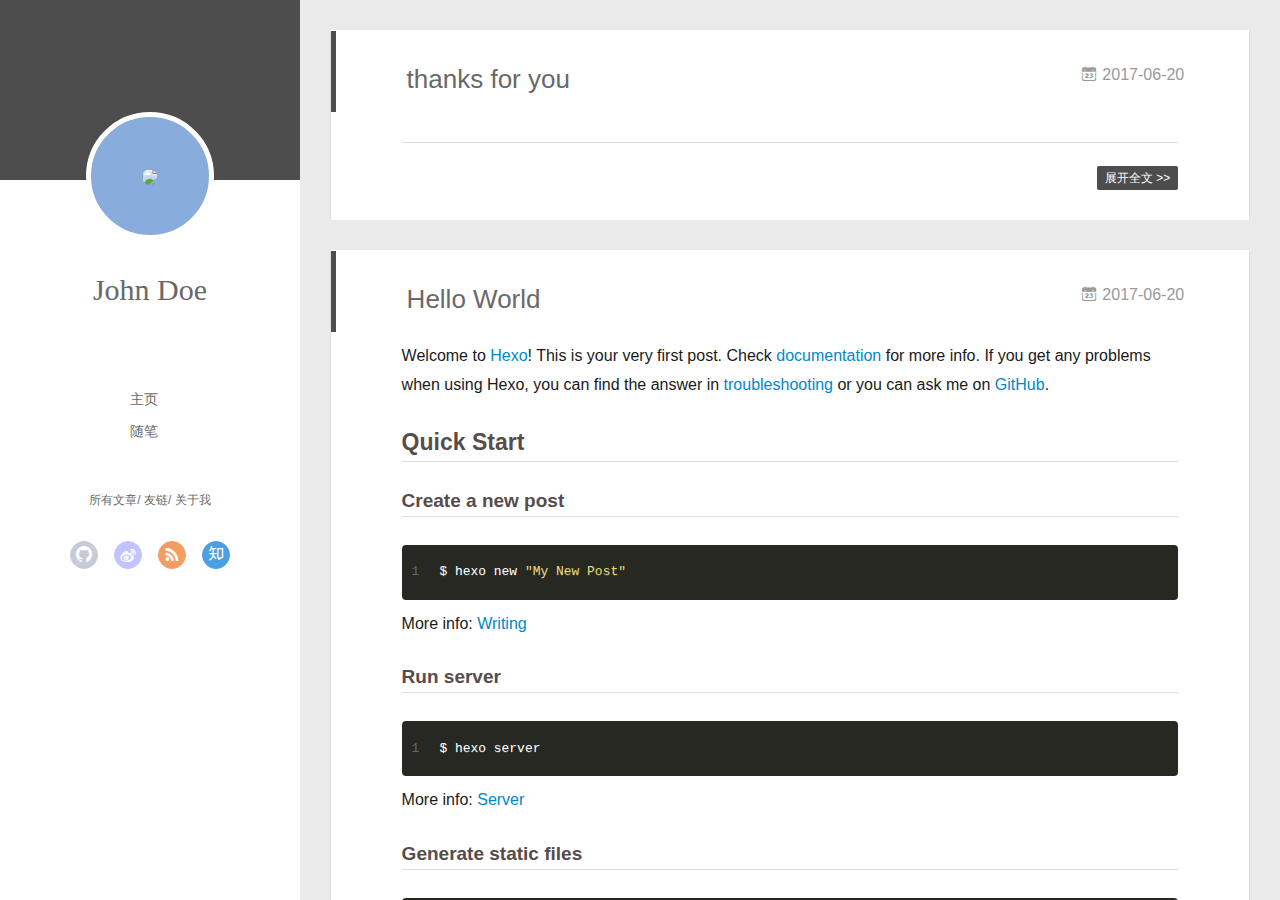
==== commit db8b9e14: "Site updated: 2017-06-20 16:36:56" ====
--- a/index.html
+++ b/index.html
@@ -150,6 +150,53 @@
           </div>
           <div id="js-content" class="content-ll">
             
+  
+    <article id="post-thanks-for-you" class="article article-type-post  article-index" itemscope itemprop="blogPost">
+  <div class="article-inner">
+    
+      <header class="article-header">
+        
+  
+    <h1 itemprop="name">
+      <a class="article-title" href="/2017/06/20/thanks-for-you/">thanks for you</a>
+    </h1>
+  
+
+        
+        <a href="/2017/06/20/thanks-for-you/" class="archive-article-date">
+  	<time datetime="2017-06-20T08:30:13.000Z" itemprop="datePublished"><i class="icon-calendar icon"></i>2017-06-20</time>
+</a>
+        
+      </header>
+    
+    <div class="article-entry" itemprop="articleBody">
+      
+        
+      
+
+      
+    </div>
+    <div class="article-info article-info-index">
+      
+      
+      
+
+      
+        <p class="article-more-link">
+          <a class="article-more-a" href="/2017/06/20/thanks-for-you/">展开全文 >></a>
+        </p>
+      
+
+      
+      <div class="clearfix"></div>
+    </div>
+  </div>
+</article>
+
+
+
+
+
   
     <article id="post-hello-world" class="article article-type-post  article-index" itemscope itemprop="blogPost">
   <div class="article-inner">
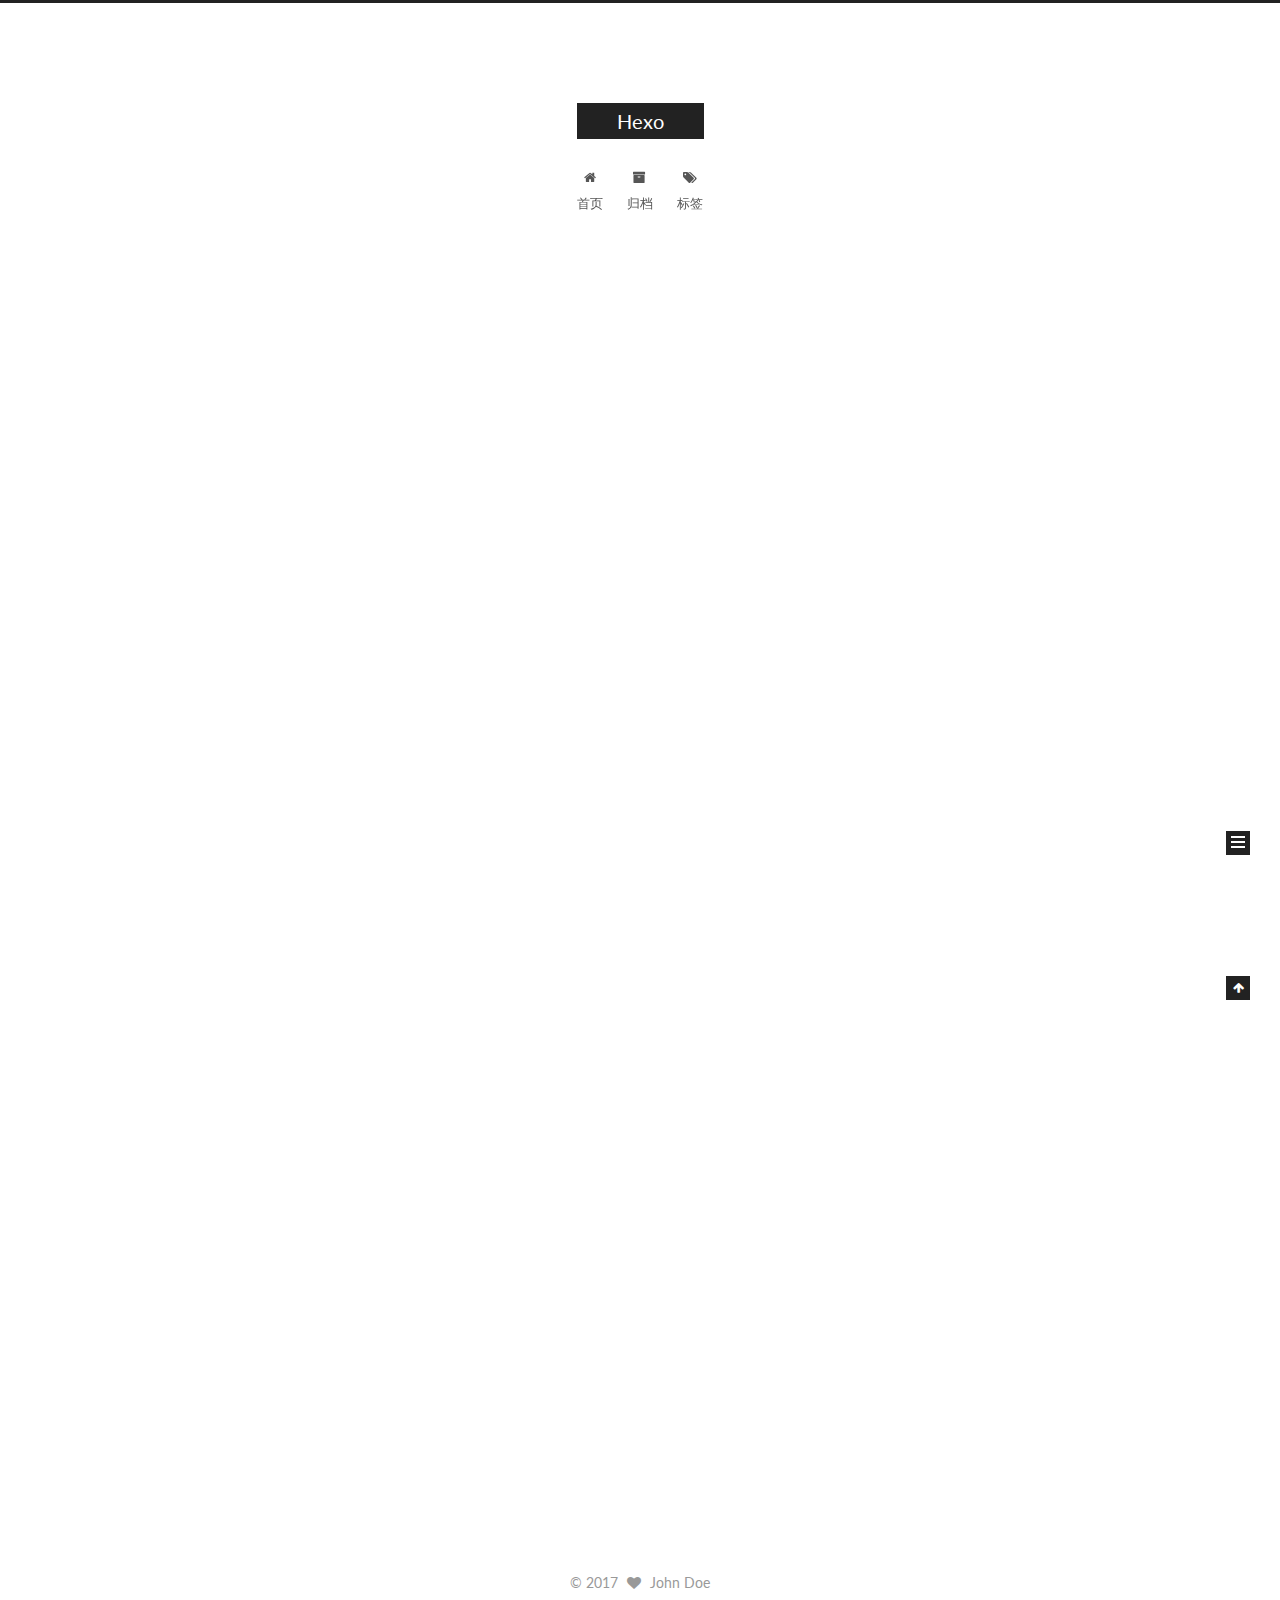
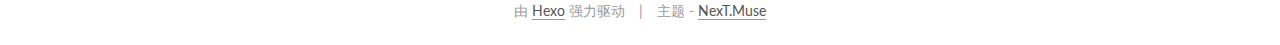
==== commit 4f3183be: "Site updated: 2017-06-20 16:54:09" ====
--- a/index.html
+++ b/index.html
@@ -1,224 +1,440 @@
-<!DOCTYPE html>
-<html>
+<!doctype html>
+
+
+
+  
+
+
+<html class="theme-next muse use-motion" lang="zh-Hans">
 <head>
-  <meta charset="utf-8">
-  
-  <meta name="renderer" content="webkit">
-  <meta http-equiv="X-UA-Compatible" content="IE=edge" >
-  <link rel="dns-prefetch" href="http://yoursite.com">
-  <title>Hexo</title>
-  <meta name="viewport" content="width=device-width, initial-scale=1, maximum-scale=1">
-  <meta property="og:type" content="website">
+  <meta charset="UTF-8"/>
+<meta http-equiv="X-UA-Compatible" content="IE=edge" />
+<meta name="viewport" content="width=device-width, initial-scale=1, maximum-scale=1"/>
+
+
+
+
+
+
+
+
+
+<meta http-equiv="Cache-Control" content="no-transform" />
+<meta http-equiv="Cache-Control" content="no-siteapp" />
+
+
+
+
+
+
+
+
+
+
+
+
+
+
+
+  
+  
+  <link href="/lib/fancybox/source/jquery.fancybox.css?v=2.1.5" rel="stylesheet" type="text/css" />
+
+
+
+
+  
+  
+  
+  
+
+  
+    
+    
+  
+
+  
+
+  
+
+  
+
+  
+
+  
+    
+    
+    <link href="//fonts.googleapis.com/css?family=Lato:300,300italic,400,400italic,700,700italic&subset=latin,latin-ext" rel="stylesheet" type="text/css">
+  
+
+
+
+
+
+
+<link href="/lib/font-awesome/css/font-awesome.min.css?v=4.6.2" rel="stylesheet" type="text/css" />
+
+<link href="/css/main.css?v=5.1.1" rel="stylesheet" type="text/css" />
+
+
+  <meta name="keywords" content="Hexo, NexT" />
+
+
+
+
+
+  <link rel="alternate" href="/atom.xml" title="Hexo" type="application/atom+xml" />
+
+
+
+
+  <link rel="shortcut icon" type="image/x-icon" href="/favicon.ico?v=5.1.1" />
+
+
+
+
+
+
+<meta property="og:type" content="website">
 <meta property="og:title" content="Hexo">
 <meta property="og:url" content="http://yoursite.com/index.html">
 <meta property="og:site_name" content="Hexo">
 <meta name="twitter:card" content="summary">
 <meta name="twitter:title" content="Hexo">
-  
-    <link rel="alternative" href="/atom.xml" title="Hexo" type="application/atom+xml">
-  
-  
-    <link rel="icon" href="/favicon.png">
-  
-  <link rel="stylesheet" type="text/css" href="/./main.b3331d.css">
-  <style type="text/css">
-  
-    #container.show {
-      background: linear-gradient(200deg,#a0cfe4,#e8c37e);
+
+
+
+<script type="text/javascript" id="hexo.configurations">
+  var NexT = window.NexT || {};
+  var CONFIG = {
+    root: '/',
+    scheme: 'Muse',
+    sidebar: {"position":"left","display":"post","offset":12,"offset_float":0,"b2t":false,"scrollpercent":false},
+    fancybox: true,
+    motion: true,
+    duoshuo: {
+      userId: '0',
+      author: '博主'
+    },
+    algolia: {
+      applicationID: '',
+      apiKey: '',
+      indexName: '',
+      hits: {"per_page":10},
+      labels: {"input_placeholder":"Search for Posts","hits_empty":"We didn't find any results for the search: ${query}","hits_stats":"${hits} results found in ${time} ms"}
     }
-  </style>
-  
-
-  
+  };
+</script>
+
+
+
+  <link rel="canonical" href="http://yoursite.com/"/>
+
+
+
+
+
+  <title>Hexo</title>
+  
+
+
+
+
+
+
+
+
+
+
+
+
+
 
 </head>
 
-<body>
-  <div id="container" q-class="show:isCtnShow">
-    <canvas id="anm-canvas" class="anm-canvas"></canvas>
-    <div class="left-col" q-class="show:isShow">
-      
-<div class="overlay" style="background: #4d4d4d"></div>
-<div class="intrude-less">
-	<header id="header" class="inner">
-		<a href="/" class="profilepic">
-			<img src="null" class="js-avatar">
-		</a>
-		<hgroup>
-		  <h1 class="header-author"><a href="/">John Doe</a></h1>
-		</hgroup>
-		
-
-		<nav class="header-menu">
-			<ul>
-			
-				<li><a href="/">主页</a></li>
-	        
-				<li><a href="/tags/随笔/">随笔</a></li>
-	        
-			</ul>
-		</nav>
-		<nav class="header-smart-menu">
-    		
-    			
-    			<a q-on="click: openSlider(e, 'innerArchive')" href="javascript:void(0)">所有文章</a>
-    			
-            
-    			
-    			<a q-on="click: openSlider(e, 'friends')" href="javascript:void(0)">友链</a>
-    			
-            
-    			
-    			<a q-on="click: openSlider(e, 'aboutme')" href="javascript:void(0)">关于我</a>
-    			
-            
-		</nav>
-		<nav class="header-nav">
-			<div class="social">
-				
-					<a class="github" target="_blank" href="#" title="github"><i class="icon-github"></i></a>
-		        
-					<a class="weibo" target="_blank" href="#" title="weibo"><i class="icon-weibo"></i></a>
-		        
-					<a class="rss" target="_blank" href="#" title="rss"><i class="icon-rss"></i></a>
-		        
-					<a class="zhihu" target="_blank" href="#" title="zhihu"><i class="icon-zhihu"></i></a>
-		        
-			</div>
-		</nav>
-	</header>		
+<body itemscope itemtype="http://schema.org/WebPage" lang="zh-Hans">
+
+  
+  
+    
+  
+
+  <div class="container sidebar-position-left 
+   page-home 
+ ">
+    <div class="headband"></div>
+
+    <header id="header" class="header" itemscope itemtype="http://schema.org/WPHeader">
+      <div class="header-inner"><div class="site-brand-wrapper">
+  <div class="site-meta ">
+    
+
+    <div class="custom-logo-site-title">
+      <a href="/"  class="brand" rel="start">
+        <span class="logo-line-before"><i></i></span>
+        <span class="site-title">Hexo</span>
+        <span class="logo-line-after"><i></i></span>
+      </a>
+    </div>
+      
+        <p class="site-subtitle"></p>
+      
+  </div>
+
+  <div class="site-nav-toggle">
+    <button>
+      <span class="btn-bar"></span>
+      <span class="btn-bar"></span>
+      <span class="btn-bar"></span>
+    </button>
+  </div>
 </div>
 
-    </div>
-    <div class="mid-col" q-class="show:isShow,hide:isShow|isFalse">
-      
-<nav id="mobile-nav">
-  	<div class="overlay js-overlay" style="background: #4d4d4d"></div>
-	<div class="btnctn js-mobile-btnctn">
-  		<div class="slider-trigger list" q-on="click: openSlider(e)"><i class="icon icon-sort"></i></div>
-	</div>
-	<div class="intrude-less">
-		<header id="header" class="inner">
-			<div class="profilepic">
-				<img src="null" class="js-avatar">
-			</div>
-			<hgroup>
-			  <h1 class="header-author js-header-author">John Doe</h1>
-			</hgroup>
-			
-			
-			
-				
-			
-				
-			
-			
-			
-			<nav class="header-nav">
-				<div class="social">
-					
-						<a class="github" target="_blank" href="#" title="github"><i class="icon-github"></i></a>
-			        
-						<a class="weibo" target="_blank" href="#" title="weibo"><i class="icon-weibo"></i></a>
-			        
-						<a class="rss" target="_blank" href="#" title="rss"><i class="icon-rss"></i></a>
-			        
-						<a class="zhihu" target="_blank" href="#" title="zhihu"><i class="icon-zhihu"></i></a>
-			        
-				</div>
-			</nav>
-
-			<nav class="header-menu js-header-menu">
-				<ul style="width: 50%">
-				
-				
-					<li style="width: 50%"><a href="/">主页</a></li>
-		        
-					<li style="width: 50%"><a href="/tags/随笔/">随笔</a></li>
-		        
-				</ul>
-			</nav>
-		</header>				
-	</div>
-	<div class="mobile-mask" style="display:none" q-show="isShow"></div>
+<nav class="site-nav">
+  
+
+  
+    <ul id="menu" class="menu">
+      
+        
+        <li class="menu-item menu-item-home">
+          <a href="/" rel="section">
+            
+              <i class="menu-item-icon fa fa-fw fa-home"></i> <br />
+            
+            首页
+          </a>
+        </li>
+      
+        
+        <li class="menu-item menu-item-archives">
+          <a href="/archives/" rel="section">
+            
+              <i class="menu-item-icon fa fa-fw fa-archive"></i> <br />
+            
+            归档
+          </a>
+        </li>
+      
+        
+        <li class="menu-item menu-item-tags">
+          <a href="/tags/" rel="section">
+            
+              <i class="menu-item-icon fa fa-fw fa-tags"></i> <br />
+            
+            标签
+          </a>
+        </li>
+      
+
+      
+    </ul>
+  
+
+  
 </nav>
 
-      <div id="wrapper" class="body-wrap">
-        <div class="menu-l">
-          <div class="canvas-wrap">
-            <canvas data-colors="#eaeaea" data-sectionHeight="100" data-contentId="js-content" id="myCanvas1" class="anm-canvas"></canvas>
-          </div>
-          <div id="js-content" class="content-ll">
-            
-  
-    <article id="post-thanks-for-you" class="article article-type-post  article-index" itemscope itemprop="blogPost">
-  <div class="article-inner">
-    
-      <header class="article-header">
-        
-  
-    <h1 itemprop="name">
-      <a class="article-title" href="/2017/06/20/thanks-for-you/">thanks for you</a>
-    </h1>
-  
-
-        
-        <a href="/2017/06/20/thanks-for-you/" class="archive-article-date">
-  	<time datetime="2017-06-20T08:30:13.000Z" itemprop="datePublished"><i class="icon-calendar icon"></i>2017-06-20</time>
-</a>
-        
+
+
+ </div>
+    </header>
+
+    <main id="main" class="main">
+      <div class="main-inner">
+        <div class="content-wrap">
+          <div id="content" class="content">
+            
+  <section id="posts" class="posts-expand">
+    
+      
+
+  
+
+  
+  
+  
+
+  <article class="post post-type-normal " itemscope itemtype="http://schema.org/Article">
+    <link itemprop="mainEntityOfPage" href="http://yoursite.com/2017/06/20/thanks-for-you/">
+
+    <span hidden itemprop="author" itemscope itemtype="http://schema.org/Person">
+      <meta itemprop="name" content="John Doe">
+      <meta itemprop="description" content="">
+      <meta itemprop="image" content="/images/avatar.gif">
+    </span>
+
+    <span hidden itemprop="publisher" itemscope itemtype="http://schema.org/Organization">
+      <meta itemprop="name" content="Hexo">
+    </span>
+
+    
+      <header class="post-header">
+
+        
+        
+          <h1 class="post-title" itemprop="name headline">
+                
+                <a class="post-title-link" href="/2017/06/20/thanks-for-you/" itemprop="url">thanks for you</a></h1>
+        
+
+        <div class="post-meta">
+          <span class="post-time">
+            
+              <span class="post-meta-item-icon">
+                <i class="fa fa-calendar-o"></i>
+              </span>
+              
+                <span class="post-meta-item-text">发表于</span>
+              
+              <time title="创建于" itemprop="dateCreated datePublished" datetime="2017-06-20T16:30:13+08:00">
+                2017-06-20
+              </time>
+            
+
+            
+
+            
+          </span>
+
+          
+
+          
+            
+          
+
+          
+          
+
+          
+
+          
+
+          
+
+        </div>
       </header>
     
-    <div class="article-entry" itemprop="articleBody">
-      
-        
-      
-
-      
-    </div>
-    <div class="article-info article-info-index">
-      
-      
-      
-
-      
-        <p class="article-more-link">
-          <a class="article-more-a" href="/2017/06/20/thanks-for-you/">展开全文 >></a>
-        </p>
-      
-
-      
-      <div class="clearfix"></div>
-    </div>
-  </div>
-</article>
-
-
-
-
-
-  
-    <article id="post-hello-world" class="article article-type-post  article-index" itemscope itemprop="blogPost">
-  <div class="article-inner">
-    
-      <header class="article-header">
-        
-  
-    <h1 itemprop="name">
-      <a class="article-title" href="/2017/06/20/hello-world/">Hello World</a>
-    </h1>
-  
-
-        
-        <a href="/2017/06/20/hello-world/" class="archive-article-date">
-  	<time datetime="2017-06-20T07:31:48.000Z" itemprop="datePublished"><i class="icon-calendar icon"></i>2017-06-20</time>
-</a>
-        
+
+    <div class="post-body" itemprop="articleBody">
+
+      
+      
+
+      
+        
+          
+            
+          
+        
+      
+    </div>
+
+    <div>
+      
+    </div>
+
+    <div>
+      
+    </div>
+
+    <div>
+      
+    </div>
+
+    <footer class="post-footer">
+      
+
+      
+
+      
+
+      
+      
+        <div class="post-eof"></div>
+      
+    </footer>
+  </article>
+
+
+    
+      
+
+  
+
+  
+  
+  
+
+  <article class="post post-type-normal " itemscope itemtype="http://schema.org/Article">
+    <link itemprop="mainEntityOfPage" href="http://yoursite.com/2017/06/20/hello-world/">
+
+    <span hidden itemprop="author" itemscope itemtype="http://schema.org/Person">
+      <meta itemprop="name" content="John Doe">
+      <meta itemprop="description" content="">
+      <meta itemprop="image" content="/images/avatar.gif">
+    </span>
+
+    <span hidden itemprop="publisher" itemscope itemtype="http://schema.org/Organization">
+      <meta itemprop="name" content="Hexo">
+    </span>
+
+    
+      <header class="post-header">
+
+        
+        
+          <h1 class="post-title" itemprop="name headline">
+                
+                <a class="post-title-link" href="/2017/06/20/hello-world/" itemprop="url">Hello World</a></h1>
+        
+
+        <div class="post-meta">
+          <span class="post-time">
+            
+              <span class="post-meta-item-icon">
+                <i class="fa fa-calendar-o"></i>
+              </span>
+              
+                <span class="post-meta-item-text">发表于</span>
+              
+              <time title="创建于" itemprop="dateCreated datePublished" datetime="2017-06-20T15:31:48+08:00">
+                2017-06-20
+              </time>
+            
+
+            
+
+            
+          </span>
+
+          
+
+          
+            
+          
+
+          
+          
+
+          
+
+          
+
+          
+
+        </div>
       </header>
     
-    <div class="article-entry" itemprop="articleBody">
-      
-        <p>Welcome to <a href="https://hexo.io/" target="_blank" rel="external">Hexo</a>! This is your very first post. Check <a href="https://hexo.io/docs/" target="_blank" rel="external">documentation</a> for more info. If you get any problems when using Hexo, you can find the answer in <a href="https://hexo.io/docs/troubleshooting.html" target="_blank" rel="external">troubleshooting</a> or you can ask me on <a href="https://github.com/hexojs/hexo/issues" target="_blank" rel="external">GitHub</a>.</p>
+
+    <div class="post-body" itemprop="articleBody">
+
+      
+      
+
+      
+        
+          
+            <p>Welcome to <a href="https://hexo.io/" target="_blank" rel="external">Hexo</a>! This is your very first post. Check <a href="https://hexo.io/docs/" target="_blank" rel="external">documentation</a> for more info. If you get any problems when using Hexo, you can find the answer in <a href="https://hexo.io/docs/troubleshooting.html" target="_blank" rel="external">troubleshooting</a> or you can ask me on <a href="https://github.com/hexojs/hexo/issues" target="_blank" rel="external">GitHub</a>.</p>
 <h2 id="Quick-Start"><a href="#Quick-Start" class="headerlink" title="Quick Start"></a>Quick Start</h2><h3 id="Create-a-new-post"><a href="#Create-a-new-post" class="headerlink" title="Create a new post"></a>Create a new post</h3><figure class="highlight bash"><table><tr><td class="gutter"><pre><div class="line">1</div></pre></td><td class="code"><pre><div class="line">$ hexo new <span class="string">"My New Post"</span></div></pre></td></tr></table></figure>
 <p>More info: <a href="https://hexo.io/docs/writing.html" target="_blank" rel="external">Writing</a></p>
 <h3 id="Run-server"><a href="#Run-server" class="headerlink" title="Run server"></a>Run server</h3><figure class="highlight bash"><table><tr><td class="gutter"><pre><div class="line">1</div></pre></td><td class="code"><pre><div class="line">$ hexo server</div></pre></td></tr></table></figure>
@@ -228,277 +444,295 @@
 <h3 id="Deploy-to-remote-sites"><a href="#Deploy-to-remote-sites" class="headerlink" title="Deploy to remote sites"></a>Deploy to remote sites</h3><figure class="highlight bash"><table><tr><td class="gutter"><pre><div class="line">1</div></pre></td><td class="code"><pre><div class="line">$ hexo deploy</div></pre></td></tr></table></figure>
 <p>More info: <a href="https://hexo.io/docs/deployment.html" target="_blank" rel="external">Deployment</a></p>
 
-      
-
-      
-    </div>
-    <div class="article-info article-info-index">
-      
-      
-      
-
-      
-        <p class="article-more-link">
-          <a class="article-more-a" href="/2017/06/20/hello-world/">展开全文 >></a>
-        </p>
-      
-
-      
-      <div class="clearfix"></div>
+          
+        
+      
+    </div>
+
+    <div>
+      
+    </div>
+
+    <div>
+      
+    </div>
+
+    <div>
+      
+    </div>
+
+    <footer class="post-footer">
+      
+
+      
+
+      
+
+      
+      
+        <div class="post-eof"></div>
+      
+    </footer>
+  </article>
+
+
+    
+  </section>
+
+  
+
+
+          </div>
+          
+
+
+          
+
+        </div>
+        
+          
+  
+  <div class="sidebar-toggle">
+    <div class="sidebar-toggle-line-wrap">
+      <span class="sidebar-toggle-line sidebar-toggle-line-first"></span>
+      <span class="sidebar-toggle-line sidebar-toggle-line-middle"></span>
+      <span class="sidebar-toggle-line sidebar-toggle-line-last"></span>
     </div>
   </div>
-</article>
-
-
-
-
-
-  
-  
-
-
+
+  <aside id="sidebar" class="sidebar">
+    <div class="sidebar-inner">
+
+      
+
+      
+
+      <section class="site-overview sidebar-panel sidebar-panel-active">
+        <div class="site-author motion-element" itemprop="author" itemscope itemtype="http://schema.org/Person">
+          <img class="site-author-image" itemprop="image"
+               src="/images/avatar.gif"
+               alt="John Doe" />
+          <p class="site-author-name" itemprop="name">John Doe</p>
+           
+              <p class="site-description motion-element" itemprop="description"></p>
+          
+        </div>
+        <nav class="site-state motion-element">
+
+          
+            <div class="site-state-item site-state-posts">
+              <a href="/archives/">
+                <span class="site-state-item-count">2</span>
+                <span class="site-state-item-name">日志</span>
+              </a>
+            </div>
+          
+
+          
+
+          
+
+        </nav>
+
+        
+          <div class="feed-link motion-element">
+            <a href="/atom.xml" rel="alternate">
+              <i class="fa fa-rss"></i>
+              RSS
+            </a>
           </div>
+        
+
+        <div class="links-of-author motion-element">
+          
         </div>
+
+        
+        
+
+        
+        
+
+        
+
+
+      </section>
+
+      
+
+      
+
+    </div>
+  </aside>
+
+
+        
       </div>
-      <footer id="footer">
-  <div class="outer">
-    <div id="footer-info">
-    	<div class="footer-left">
-    		&copy; 2017 John Doe
-    	</div>
-      	<div class="footer-right">
-      		<a href="http://hexo.io/" target="_blank">Hexo</a>  Theme <a href="https://github.com/litten/hexo-theme-yilia" target="_blank">Yilia</a> by Litten
-      	</div>
-    </div>
+    </main>
+
+    <footer id="footer" class="footer">
+      <div class="footer-inner">
+        <div class="copyright" >
+  
+  &copy; 
+  <span itemprop="copyrightYear">2017</span>
+  <span class="with-love">
+    <i class="fa fa-heart"></i>
+  </span>
+  <span class="author" itemprop="copyrightHolder">John Doe</span>
+</div>
+
+
+<div class="powered-by">
+  由 <a class="theme-link" href="https://hexo.io">Hexo</a> 强力驱动
+</div>
+
+<div class="theme-info">
+  主题 -
+  <a class="theme-link" href="https://github.com/iissnan/hexo-theme-next">
+    NexT.Muse
+  </a>
+</div>
+
+
+        
+
+        
+      </div>
+    </footer>
+
+    
+      <div class="back-to-top">
+        <i class="fa fa-arrow-up"></i>
+        
+      </div>
+    
+
   </div>
-</footer>
-    </div>
-    <script>
-	var yiliaConfig = {
-		mathjax: false,
-		isHome: true,
-		isPost: false,
-		isArchive: false,
-		isTag: false,
-		isCategory: false,
-		open_in_new: false,
-		root: "/",
-		innerArchive: true,
-		showTags: false
-	}
+
+  
+
+<script type="text/javascript">
+  if (Object.prototype.toString.call(window.Promise) !== '[object Function]') {
+    window.Promise = null;
+  }
 </script>
 
-<script>!function(t){function n(e){if(r[e])return r[e].exports;var i=r[e]={exports:{},id:e,loaded:!1};return t[e].call(i.exports,i,i.exports,n),i.loaded=!0,i.exports}var r={};n.m=t,n.c=r,n.p="./",n(0)}([function(t,n,r){r(194),t.exports=r(190)},function(t,n,r){var e=r(3),i=r(52),o=r(27),u=r(28),c=r(53),f="prototype",a=function(t,n,r){var s,l,h,v,p=t&a.F,d=t&a.G,y=t&a.S,g=t&a.P,b=t&a.B,m=d?e:y?e[n]||(e[n]={}):(e[n]||{})[f],x=d?i:i[n]||(i[n]={}),w=x[f]||(x[f]={});d&&(r=n);for(s in r)l=!p&&m&&void 0!==m[s],h=(l?m:r)[s],v=b&&l?c(h,e):g&&"function"==typeof h?c(Function.call,h):h,m&&u(m,s,h,t&a.U),x[s]!=h&&o(x,s,v),g&&w[s]!=h&&(w[s]=h)};e.core=i,a.F=1,a.G=2,a.S=4,a.P=8,a.B=16,a.W=32,a.U=64,a.R=128,t.exports=a},function(t,n,r){var e=r(6);t.exports=function(t){if(!e(t))throw TypeError(t+" is not an object!");return t}},function(t,n){var r=t.exports="undefined"!=typeof window&&window.Math==Math?window:"undefined"!=typeof self&&self.Math==Math?self:Function("return this")();"number"==typeof __g&&(__g=r)},function(t,n){t.exports=function(t){try{return!!t()}catch(t){return!0}}},function(t,n){var r=t.exports="undefined"!=typeof window&&window.Math==Math?window:"undefined"!=typeof self&&self.Math==Math?self:Function("return this")();"number"==typeof __g&&(__g=r)},function(t,n){t.exports=function(t){return"object"==typeof t?null!==t:"function"==typeof t}},function(t,n,r){var e=r(126)("wks"),i=r(76),o=r(3).Symbol,u="function"==typeof o;(t.exports=function(t){return e[t]||(e[t]=u&&o[t]||(u?o:i)("Symbol."+t))}).store=e},function(t,n){var r={}.hasOwnProperty;t.exports=function(t,n){return r.call(t,n)}},function(t,n,r){var e=r(94),i=r(33);t.exports=function(t){return e(i(t))}},function(t,n,r){t.exports=!r(4)(function(){return 7!=Object.defineProperty({},"a",{get:function(){return 7}}).a})},function(t,n,r){var e=r(2),i=r(167),o=r(50),u=Object.defineProperty;n.f=r(10)?Object.defineProperty:function(t,n,r){if(e(t),n=o(n,!0),e(r),i)try{return u(t,n,r)}catch(t){}if("get"in r||"set"in r)throw TypeError("Accessors not supported!");return"value"in r&&(t[n]=r.value),t}},function(t,n,r){t.exports=!r(18)(function(){return 7!=Object.defineProperty({},"a",{get:function(){return 7}}).a})},function(t,n,r){var e=r(14),i=r(22);t.exports=r(12)?function(t,n,r){return e.f(t,n,i(1,r))}:function(t,n,r){return t[n]=r,t}},function(t,n,r){var e=r(20),i=r(58),o=r(42),u=Object.defineProperty;n.f=r(12)?Object.defineProperty:function(t,n,r){if(e(t),n=o(n,!0),e(r),i)try{return u(t,n,r)}catch(t){}if("get"in r||"set"in r)throw TypeError("Accessors not supported!");return"value"in r&&(t[n]=r.value),t}},function(t,n,r){var e=r(40)("wks"),i=r(23),o=r(5).Symbol,u="function"==typeof o;(t.exports=function(t){return e[t]||(e[t]=u&&o[t]||(u?o:i)("Symbol."+t))}).store=e},function(t,n,r){var e=r(67),i=Math.min;t.exports=function(t){return t>0?i(e(t),9007199254740991):0}},function(t,n,r){var e=r(46);t.exports=function(t){return Object(e(t))}},function(t,n){t.exports=function(t){try{return!!t()}catch(t){return!0}}},function(t,n,r){var e=r(63),i=r(34);t.exports=Object.keys||function(t){return e(t,i)}},function(t,n,r){var e=r(21);t.exports=function(t){if(!e(t))throw TypeError(t+" is not an object!");return t}},function(t,n){t.exports=function(t){return"object"==typeof t?null!==t:"function"==typeof t}},function(t,n){t.exports=function(t,n){return{enumerable:!(1&t),configurable:!(2&t),writable:!(4&t),value:n}}},function(t,n){var r=0,e=Math.random();t.exports=function(t){return"Symbol(".concat(void 0===t?"":t,")_",(++r+e).toString(36))}},function(t,n){var r={}.hasOwnProperty;t.exports=function(t,n){return r.call(t,n)}},function(t,n){var r=t.exports={version:"2.4.0"};"number"==typeof __e&&(__e=r)},function(t,n){t.exports=function(t){if("function"!=typeof t)throw TypeError(t+" is not a function!");return t}},function(t,n,r){var e=r(11),i=r(66);t.exports=r(10)?function(t,n,r){return e.f(t,n,i(1,r))}:function(t,n,r){return t[n]=r,t}},function(t,n,r){var e=r(3),i=r(27),o=r(24),u=r(76)("src"),c="toString",f=Function[c],a=(""+f).split(c);r(52).inspectSource=function(t){return f.call(t)},(t.exports=function(t,n,r,c){var f="function"==typeof r;f&&(o(r,"name")||i(r,"name",n)),t[n]!==r&&(f&&(o(r,u)||i(r,u,t[n]?""+t[n]:a.join(String(n)))),t===e?t[n]=r:c?t[n]?t[n]=r:i(t,n,r):(delete t[n],i(t,n,r)))})(Function.prototype,c,function(){return"function"==typeof this&&this[u]||f.call(this)})},function(t,n,r){var e=r(1),i=r(4),o=r(46),u=function(t,n,r,e){var i=String(o(t)),u="<"+n;return""!==r&&(u+=" "+r+'="'+String(e).replace(/"/g,"&quot;")+'"'),u+">"+i+"</"+n+">"};t.exports=function(t,n){var r={};r[t]=n(u),e(e.P+e.F*i(function(){var n=""[t]('"');return n!==n.toLowerCase()||n.split('"').length>3}),"String",r)}},function(t,n,r){var e=r(115),i=r(46);t.exports=function(t){return e(i(t))}},function(t,n,r){var e=r(116),i=r(66),o=r(30),u=r(50),c=r(24),f=r(167),a=Object.getOwnPropertyDescriptor;n.f=r(10)?a:function(t,n){if(t=o(t),n=u(n,!0),f)try{return a(t,n)}catch(t){}if(c(t,n))return i(!e.f.call(t,n),t[n])}},function(t,n,r){var e=r(24),i=r(17),o=r(145)("IE_PROTO"),u=Object.prototype;t.exports=Object.getPrototypeOf||function(t){return t=i(t),e(t,o)?t[o]:"function"==typeof t.constructor&&t instanceof t.constructor?t.constructor.prototype:t instanceof Object?u:null}},function(t,n){t.exports=function(t){if(void 0==t)throw TypeError("Can't call method on  "+t);return t}},function(t,n){t.exports="constructor,hasOwnProperty,isPrototypeOf,propertyIsEnumerable,toLocaleString,toString,valueOf".split(",")},function(t,n){t.exports={}},function(t,n){t.exports=!0},function(t,n){n.f={}.propertyIsEnumerable},function(t,n,r){var e=r(14).f,i=r(8),o=r(15)("toStringTag");t.exports=function(t,n,r){t&&!i(t=r?t:t.prototype,o)&&e(t,o,{configurable:!0,value:n})}},function(t,n,r){var e=r(40)("keys"),i=r(23);t.exports=function(t){return e[t]||(e[t]=i(t))}},function(t,n,r){var e=r(5),i="__core-js_shared__",o=e[i]||(e[i]={});t.exports=function(t){return o[t]||(o[t]={})}},function(t,n){var r=Math.ceil,e=Math.floor;t.exports=function(t){return isNaN(t=+t)?0:(t>0?e:r)(t)}},function(t,n,r){var e=r(21);t.exports=function(t,n){if(!e(t))return t;var r,i;if(n&&"function"==typeof(r=t.toString)&&!e(i=r.call(t)))return i;if("function"==typeof(r=t.valueOf)&&!e(i=r.call(t)))return i;if(!n&&"function"==typeof(r=t.toString)&&!e(i=r.call(t)))return i;throw TypeError("Can't convert object to primitive value")}},function(t,n,r){var e=r(5),i=r(25),o=r(36),u=r(44),c=r(14).f;t.exports=function(t){var n=i.Symbol||(i.Symbol=o?{}:e.Symbol||{});"_"==t.charAt(0)||t in n||c(n,t,{value:u.f(t)})}},function(t,n,r){n.f=r(15)},function(t,n){var r={}.toString;t.exports=function(t){return r.call(t).slice(8,-1)}},function(t,n){t.exports=function(t){if(void 0==t)throw TypeError("Can't call method on  "+t);return t}},function(t,n,r){var e=r(4);t.exports=function(t,n){return!!t&&e(function(){n?t.call(null,function(){},1):t.call(null)})}},function(t,n,r){var e=r(53),i=r(115),o=r(17),u=r(16),c=r(202);t.exports=function(t,n){var r=1==t,f=2==t,a=3==t,s=4==t,l=6==t,h=5==t||l,v=n||c;return function(n,c,p){for(var d,y,g=o(n),b=i(g),m=e(c,p,3),x=u(b.length),w=0,S=r?v(n,x):f?v(n,0):void 0;x>w;w++)if((h||w in b)&&(d=b[w],y=m(d,w,g),t))if(r)S[w]=y;else if(y)switch(t){case 3:return!0;case 5:return d;case 6:return w;case 2:S.push(d)}else if(s)return!1;return l?-1:a||s?s:S}}},function(t,n,r){var e=r(1),i=r(52),o=r(4);t.exports=function(t,n){var r=(i.Object||{})[t]||Object[t],u={};u[t]=n(r),e(e.S+e.F*o(function(){r(1)}),"Object",u)}},function(t,n,r){var e=r(6);t.exports=function(t,n){if(!e(t))return t;var r,i;if(n&&"function"==typeof(r=t.toString)&&!e(i=r.call(t)))return i;if("function"==typeof(r=t.valueOf)&&!e(i=r.call(t)))return i;if(!n&&"function"==typeof(r=t.toString)&&!e(i=r.call(t)))return i;throw TypeError("Can't convert object to primitive value")}},function(t,n,r){var e=r(5),i=r(25),o=r(91),u=r(13),c="prototype",f=function(t,n,r){var a,s,l,h=t&f.F,v=t&f.G,p=t&f.S,d=t&f.P,y=t&f.B,g=t&f.W,b=v?i:i[n]||(i[n]={}),m=b[c],x=v?e:p?e[n]:(e[n]||{})[c];v&&(r=n);for(a in r)(s=!h&&x&&void 0!==x[a])&&a in b||(l=s?x[a]:r[a],b[a]=v&&"function"!=typeof x[a]?r[a]:y&&s?o(l,e):g&&x[a]==l?function(t){var n=function(n,r,e){if(this instanceof t){switch(arguments.length){case 0:return new t;case 1:return new t(n);case 2:return new t(n,r)}return new t(n,r,e)}return t.apply(this,arguments)};return n[c]=t[c],n}(l):d&&"function"==typeof l?o(Function.call,l):l,d&&((b.virtual||(b.virtual={}))[a]=l,t&f.R&&m&&!m[a]&&u(m,a,l)))};f.F=1,f.G=2,f.S=4,f.P=8,f.B=16,f.W=32,f.U=64,f.R=128,t.exports=f},function(t,n){var r=t.exports={version:"2.4.0"};"number"==typeof __e&&(__e=r)},function(t,n,r){var e=r(26);t.exports=function(t,n,r){if(e(t),void 0===n)return t;switch(r){case 1:return function(r){return t.call(n,r)};case 2:return function(r,e){return t.call(n,r,e)};case 3:return function(r,e,i){return t.call(n,r,e,i)}}return function(){return t.apply(n,arguments)}}},function(t,n,r){var e=r(183),i=r(1),o=r(126)("metadata"),u=o.store||(o.store=new(r(186))),c=function(t,n,r){var i=u.get(t);if(!i){if(!r)return;u.set(t,i=new e)}var o=i.get(n);if(!o){if(!r)return;i.set(n,o=new e)}return o},f=function(t,n,r){var e=c(n,r,!1);return void 0!==e&&e.has(t)},a=function(t,n,r){var e=c(n,r,!1);return void 0===e?void 0:e.get(t)},s=function(t,n,r,e){c(r,e,!0).set(t,n)},l=function(t,n){var r=c(t,n,!1),e=[];return r&&r.forEach(function(t,n){e.push(n)}),e},h=function(t){return void 0===t||"symbol"==typeof t?t:String(t)},v=function(t){i(i.S,"Reflect",t)};t.exports={store:u,map:c,has:f,get:a,set:s,keys:l,key:h,exp:v}},function(t,n,r){"use strict";if(r(10)){var e=r(69),i=r(3),o=r(4),u=r(1),c=r(127),f=r(152),a=r(53),s=r(68),l=r(66),h=r(27),v=r(73),p=r(67),d=r(16),y=r(75),g=r(50),b=r(24),m=r(180),x=r(114),w=r(6),S=r(17),_=r(137),O=r(70),E=r(32),P=r(71).f,j=r(154),F=r(76),M=r(7),A=r(48),N=r(117),T=r(146),I=r(155),k=r(80),L=r(123),R=r(74),C=r(130),D=r(160),U=r(11),W=r(31),G=U.f,B=W.f,V=i.RangeError,z=i.TypeError,q=i.Uint8Array,K="ArrayBuffer",J="Shared"+K,Y="BYTES_PER_ELEMENT",H="prototype",$=Array[H],X=f.ArrayBuffer,Q=f.DataView,Z=A(0),tt=A(2),nt=A(3),rt=A(4),et=A(5),it=A(6),ot=N(!0),ut=N(!1),ct=I.values,ft=I.keys,at=I.entries,st=$.lastIndexOf,lt=$.reduce,ht=$.reduceRight,vt=$.join,pt=$.sort,dt=$.slice,yt=$.toString,gt=$.toLocaleString,bt=M("iterator"),mt=M("toStringTag"),xt=F("typed_constructor"),wt=F("def_constructor"),St=c.CONSTR,_t=c.TYPED,Ot=c.VIEW,Et="Wrong length!",Pt=A(1,function(t,n){return Tt(T(t,t[wt]),n)}),jt=o(function(){return 1===new q(new Uint16Array([1]).buffer)[0]}),Ft=!!q&&!!q[H].set&&o(function(){new q(1).set({})}),Mt=function(t,n){if(void 0===t)throw z(Et);var r=+t,e=d(t);if(n&&!m(r,e))throw V(Et);return e},At=function(t,n){var r=p(t);if(r<0||r%n)throw V("Wrong offset!");return r},Nt=function(t){if(w(t)&&_t in t)return t;throw z(t+" is not a typed array!")},Tt=function(t,n){if(!(w(t)&&xt in t))throw z("It is not a typed array constructor!");return new t(n)},It=function(t,n){return kt(T(t,t[wt]),n)},kt=function(t,n){for(var r=0,e=n.length,i=Tt(t,e);e>r;)i[r]=n[r++];return i},Lt=function(t,n,r){G(t,n,{get:function(){return this._d[r]}})},Rt=function(t){var n,r,e,i,o,u,c=S(t),f=arguments.length,s=f>1?arguments[1]:void 0,l=void 0!==s,h=j(c);if(void 0!=h&&!_(h)){for(u=h.call(c),e=[],n=0;!(o=u.next()).done;n++)e.push(o.value);c=e}for(l&&f>2&&(s=a(s,arguments[2],2)),n=0,r=d(c.length),i=Tt(this,r);r>n;n++)i[n]=l?s(c[n],n):c[n];return i},Ct=function(){for(var t=0,n=arguments.length,r=Tt(this,n);n>t;)r[t]=arguments[t++];return r},Dt=!!q&&o(function(){gt.call(new q(1))}),Ut=function(){return gt.apply(Dt?dt.call(Nt(this)):Nt(this),arguments)},Wt={copyWithin:function(t,n){return D.call(Nt(this),t,n,arguments.length>2?arguments[2]:void 0)},every:function(t){return rt(Nt(this),t,arguments.length>1?arguments[1]:void 0)},fill:function(t){return C.apply(Nt(this),arguments)},filter:function(t){return It(this,tt(Nt(this),t,arguments.length>1?arguments[1]:void 0))},find:function(t){return et(Nt(this),t,arguments.length>1?arguments[1]:void 0)},findIndex:function(t){return it(Nt(this),t,arguments.length>1?arguments[1]:void 0)},forEach:function(t){Z(Nt(this),t,arguments.length>1?arguments[1]:void 0)},indexOf:function(t){return ut(Nt(this),t,arguments.length>1?arguments[1]:void 0)},includes:function(t){return ot(Nt(this),t,arguments.length>1?arguments[1]:void 0)},join:function(t){return vt.apply(Nt(this),arguments)},lastIndexOf:function(t){return st.apply(Nt(this),arguments)},map:function(t){return Pt(Nt(this),t,arguments.length>1?arguments[1]:void 0)},reduce:function(t){return lt.apply(Nt(this),arguments)},reduceRight:function(t){return ht.apply(Nt(this),arguments)},reverse:function(){for(var t,n=this,r=Nt(n).length,e=Math.floor(r/2),i=0;i<e;)t=n[i],n[i++]=n[--r],n[r]=t;return n},some:function(t){return nt(Nt(this),t,arguments.length>1?arguments[1]:void 0)},sort:function(t){return pt.call(Nt(this),t)},subarray:function(t,n){var r=Nt(this),e=r.length,i=y(t,e);return new(T(r,r[wt]))(r.buffer,r.byteOffset+i*r.BYTES_PER_ELEMENT,d((void 0===n?e:y(n,e))-i))}},Gt=function(t,n){return It(this,dt.call(Nt(this),t,n))},Bt=function(t){Nt(this);var n=At(arguments[1],1),r=this.length,e=S(t),i=d(e.length),o=0;if(i+n>r)throw V(Et);for(;o<i;)this[n+o]=e[o++]},Vt={entries:function(){return at.call(Nt(this))},keys:function(){return ft.call(Nt(this))},values:function(){return ct.call(Nt(this))}},zt=function(t,n){return w(t)&&t[_t]&&"symbol"!=typeof n&&n in t&&String(+n)==String(n)},qt=function(t,n){return zt(t,n=g(n,!0))?l(2,t[n]):B(t,n)},Kt=function(t,n,r){return!(zt(t,n=g(n,!0))&&w(r)&&b(r,"value"))||b(r,"get")||b(r,"set")||r.configurable||b(r,"writable")&&!r.writable||b(r,"enumerable")&&!r.enumerable?G(t,n,r):(t[n]=r.value,t)};St||(W.f=qt,U.f=Kt),u(u.S+u.F*!St,"Object",{getOwnPropertyDescriptor:qt,defineProperty:Kt}),o(function(){yt.call({})})&&(yt=gt=function(){return vt.call(this)});var Jt=v({},Wt);v(Jt,Vt),h(Jt,bt,Vt.values),v(Jt,{slice:Gt,set:Bt,constructor:function(){},toString:yt,toLocaleString:Ut}),Lt(Jt,"buffer","b"),Lt(Jt,"byteOffset","o"),Lt(Jt,"byteLength","l"),Lt(Jt,"length","e"),G(Jt,mt,{get:function(){return this[_t]}}),t.exports=function(t,n,r,f){f=!!f;var a=t+(f?"Clamped":"")+"Array",l="Uint8Array"!=a,v="get"+t,p="set"+t,y=i[a],g=y||{},b=y&&E(y),m=!y||!c.ABV,S={},_=y&&y[H],j=function(t,r){var e=t._d;return e.v[v](r*n+e.o,jt)},F=function(t,r,e){var i=t._d;f&&(e=(e=Math.round(e))<0?0:e>255?255:255&e),i.v[p](r*n+i.o,e,jt)},M=function(t,n){G(t,n,{get:function(){return j(this,n)},set:function(t){return F(this,n,t)},enumerable:!0})};m?(y=r(function(t,r,e,i){s(t,y,a,"_d");var o,u,c,f,l=0,v=0;if(w(r)){if(!(r instanceof X||(f=x(r))==K||f==J))return _t in r?kt(y,r):Rt.call(y,r);o=r,v=At(e,n);var p=r.byteLength;if(void 0===i){if(p%n)throw V(Et);if((u=p-v)<0)throw V(Et)}else if((u=d(i)*n)+v>p)throw V(Et);c=u/n}else c=Mt(r,!0),u=c*n,o=new X(u);for(h(t,"_d",{b:o,o:v,l:u,e:c,v:new Q(o)});l<c;)M(t,l++)}),_=y[H]=O(Jt),h(_,"constructor",y)):L(function(t){new y(null),new y(t)},!0)||(y=r(function(t,r,e,i){s(t,y,a);var o;return w(r)?r instanceof X||(o=x(r))==K||o==J?void 0!==i?new g(r,At(e,n),i):void 0!==e?new g(r,At(e,n)):new g(r):_t in r?kt(y,r):Rt.call(y,r):new g(Mt(r,l))}),Z(b!==Function.prototype?P(g).concat(P(b)):P(g),function(t){t in y||h(y,t,g[t])}),y[H]=_,e||(_.constructor=y));var A=_[bt],N=!!A&&("values"==A.name||void 0==A.name),T=Vt.values;h(y,xt,!0),h(_,_t,a),h(_,Ot,!0),h(_,wt,y),(f?new y(1)[mt]==a:mt in _)||G(_,mt,{get:function(){return a}}),S[a]=y,u(u.G+u.W+u.F*(y!=g),S),u(u.S,a,{BYTES_PER_ELEMENT:n,from:Rt,of:Ct}),Y in _||h(_,Y,n),u(u.P,a,Wt),R(a),u(u.P+u.F*Ft,a,{set:Bt}),u(u.P+u.F*!N,a,Vt),u(u.P+u.F*(_.toString!=yt),a,{toString:yt}),u(u.P+u.F*o(function(){new y(1).slice()}),a,{slice:Gt}),u(u.P+u.F*(o(function(){return[1,2].toLocaleString()!=new y([1,2]).toLocaleString()})||!o(function(){_.toLocaleString.call([1,2])})),a,{toLocaleString:Ut}),k[a]=N?A:T,e||N||h(_,bt,T)}}else t.exports=function(){}},function(t,n){var r={}.toString;t.exports=function(t){return r.call(t).slice(8,-1)}},function(t,n,r){var e=r(21),i=r(5).document,o=e(i)&&e(i.createElement);t.exports=function(t){return o?i.createElement(t):{}}},function(t,n,r){t.exports=!r(12)&&!r(18)(function(){return 7!=Object.defineProperty(r(57)("div"),"a",{get:function(){return 7}}).a})},function(t,n,r){"use strict";var e=r(36),i=r(51),o=r(64),u=r(13),c=r(8),f=r(35),a=r(96),s=r(38),l=r(103),h=r(15)("iterator"),v=!([].keys&&"next"in[].keys()),p="keys",d="values",y=function(){return this};t.exports=function(t,n,r,g,b,m,x){a(r,n,g);var w,S,_,O=function(t){if(!v&&t in F)return F[t];switch(t){case p:case d:return function(){return new r(this,t)}}return function(){return new r(this,t)}},E=n+" Iterator",P=b==d,j=!1,F=t.prototype,M=F[h]||F["@@iterator"]||b&&F[b],A=M||O(b),N=b?P?O("entries"):A:void 0,T="Array"==n?F.entries||M:M;if(T&&(_=l(T.call(new t)))!==Object.prototype&&(s(_,E,!0),e||c(_,h)||u(_,h,y)),P&&M&&M.name!==d&&(j=!0,A=function(){return M.call(this)}),e&&!x||!v&&!j&&F[h]||u(F,h,A),f[n]=A,f[E]=y,b)if(w={values:P?A:O(d),keys:m?A:O(p),entries:N},x)for(S in w)S in F||o(F,S,w[S]);else i(i.P+i.F*(v||j),n,w);return w}},function(t,n,r){var e=r(20),i=r(100),o=r(34),u=r(39)("IE_PROTO"),c=function(){},f="prototype",a=function(){var t,n=r(57)("iframe"),e=o.length;for(n.style.display="none",r(93).appendChild(n),n.src="javascript:",t=n.contentWindow.document,t.open(),t.write("<script>document.F=Object<\/script>"),t.close(),a=t.F;e--;)delete a[f][o[e]];return a()};t.exports=Object.create||function(t,n){var r;return null!==t?(c[f]=e(t),r=new c,c[f]=null,r[u]=t):r=a(),void 0===n?r:i(r,n)}},function(t,n,r){var e=r(63),i=r(34).concat("length","prototype");n.f=Object.getOwnPropertyNames||function(t){return e(t,i)}},function(t,n){n.f=Object.getOwnPropertySymbols},function(t,n,r){var e=r(8),i=r(9),o=r(90)(!1),u=r(39)("IE_PROTO");t.exports=function(t,n){var r,c=i(t),f=0,a=[];for(r in c)r!=u&&e(c,r)&&a.push(r);for(;n.length>f;)e(c,r=n[f++])&&(~o(a,r)||a.push(r));return a}},function(t,n,r){t.exports=r(13)},function(t,n,r){var e=r(76)("meta"),i=r(6),o=r(24),u=r(11).f,c=0,f=Object.isExtensible||function(){return!0},a=!r(4)(function(){return f(Object.preventExtensions({}))}),s=function(t){u(t,e,{value:{i:"O"+ ++c,w:{}}})},l=function(t,n){if(!i(t))return"symbol"==typeof t?t:("string"==typeof t?"S":"P")+t;if(!o(t,e)){if(!f(t))return"F";if(!n)return"E";s(t)}return t[e].i},h=function(t,n){if(!o(t,e)){if(!f(t))return!0;if(!n)return!1;s(t)}return t[e].w},v=function(t){return a&&p.NEED&&f(t)&&!o(t,e)&&s(t),t},p=t.exports={KEY:e,NEED:!1,fastKey:l,getWeak:h,onFreeze:v}},function(t,n){t.exports=function(t,n){return{enumerable:!(1&t),configurable:!(2&t),writable:!(4&t),value:n}}},function(t,n){var r=Math.ceil,e=Math.floor;t.exports=function(t){return isNaN(t=+t)?0:(t>0?e:r)(t)}},function(t,n){t.exports=function(t,n,r,e){if(!(t instanceof n)||void 0!==e&&e in t)throw TypeError(r+": incorrect invocation!");return t}},function(t,n){t.exports=!1},function(t,n,r){var e=r(2),i=r(173),o=r(133),u=r(145)("IE_PROTO"),c=function(){},f="prototype",a=function(){var t,n=r(132)("iframe"),e=o.length;for(n.style.display="none",r(135).appendChild(n),n.src="javascript:",t=n.contentWindow.document,t.open(),t.write("<script>document.F=Object<\/script>"),t.close(),a=t.F;e--;)delete a[f][o[e]];return a()};t.exports=Object.create||function(t,n){var r;return null!==t?(c[f]=e(t),r=new c,c[f]=null,r[u]=t):r=a(),void 0===n?r:i(r,n)}},function(t,n,r){var e=r(175),i=r(133).concat("length","prototype");n.f=Object.getOwnPropertyNames||function(t){return e(t,i)}},function(t,n,r){var e=r(175),i=r(133);t.exports=Object.keys||function(t){return e(t,i)}},function(t,n,r){var e=r(28);t.exports=function(t,n,r){for(var i in n)e(t,i,n[i],r);return t}},function(t,n,r){"use strict";var e=r(3),i=r(11),o=r(10),u=r(7)("species");t.exports=function(t){var n=e[t];o&&n&&!n[u]&&i.f(n,u,{configurable:!0,get:function(){return this}})}},function(t,n,r){var e=r(67),i=Math.max,o=Math.min;t.exports=function(t,n){return t=e(t),t<0?i(t+n,0):o(t,n)}},function(t,n){var r=0,e=Math.random();t.exports=function(t){return"Symbol(".concat(void 0===t?"":t,")_",(++r+e).toString(36))}},function(t,n,r){var e=r(33);t.exports=function(t){return Object(e(t))}},function(t,n,r){var e=r(7)("unscopables"),i=Array.prototype;void 0==i[e]&&r(27)(i,e,{}),t.exports=function(t){i[e][t]=!0}},function(t,n,r){var e=r(53),i=r(169),o=r(137),u=r(2),c=r(16),f=r(154),a={},s={},n=t.exports=function(t,n,r,l,h){var v,p,d,y,g=h?function(){return t}:f(t),b=e(r,l,n?2:1),m=0;if("function"!=typeof g)throw TypeError(t+" is not iterable!");if(o(g)){for(v=c(t.length);v>m;m++)if((y=n?b(u(p=t[m])[0],p[1]):b(t[m]))===a||y===s)return y}else for(d=g.call(t);!(p=d.next()).done;)if((y=i(d,b,p.value,n))===a||y===s)return y};n.BREAK=a,n.RETURN=s},function(t,n){t.exports={}},function(t,n,r){var e=r(11).f,i=r(24),o=r(7)("toStringTag");t.exports=function(t,n,r){t&&!i(t=r?t:t.prototype,o)&&e(t,o,{configurable:!0,value:n})}},function(t,n,r){var e=r(1),i=r(46),o=r(4),u=r(150),c="["+u+"]",f="​-",a=RegExp("^"+c+c+"*"),s=RegExp(c+c+"*$"),l=function(t,n,r){var i={},c=o(function(){return!!u[t]()||f[t]()!=f}),a=i[t]=c?n(h):u[t];r&&(i[r]=a),e(e.P+e.F*c,"String",i)},h=l.trim=function(t,n){return t=String(i(t)),1&n&&(t=t.replace(a,"")),2&n&&(t=t.replace(s,"")),t};t.exports=l},function(t,n,r){t.exports={default:r(86),__esModule:!0}},function(t,n,r){t.exports={default:r(87),__esModule:!0}},function(t,n,r){"use strict";function e(t){return t&&t.__esModule?t:{default:t}}n.__esModule=!0;var i=r(84),o=e(i),u=r(83),c=e(u),f="function"==typeof c.default&&"symbol"==typeof o.default?function(t){return typeof t}:function(t){return t&&"function"==typeof c.default&&t.constructor===c.default&&t!==c.default.prototype?"symbol":typeof t};n.default="function"==typeof c.default&&"symbol"===f(o.default)?function(t){return void 0===t?"undefined":f(t)}:function(t){return t&&"function"==typeof c.default&&t.constructor===c.default&&t!==c.default.prototype?"symbol":void 0===t?"undefined":f(t)}},function(t,n,r){r(110),r(108),r(111),r(112),t.exports=r(25).Symbol},function(t,n,r){r(109),r(113),t.exports=r(44).f("iterator")},function(t,n){t.exports=function(t){if("function"!=typeof t)throw TypeError(t+" is not a function!");return t}},function(t,n){t.exports=function(){}},function(t,n,r){var e=r(9),i=r(106),o=r(105);t.exports=function(t){return function(n,r,u){var c,f=e(n),a=i(f.length),s=o(u,a);if(t&&r!=r){for(;a>s;)if((c=f[s++])!=c)return!0}else for(;a>s;s++)if((t||s in f)&&f[s]===r)return t||s||0;return!t&&-1}}},function(t,n,r){var e=r(88);t.exports=function(t,n,r){if(e(t),void 0===n)return t;switch(r){case 1:return function(r){return t.call(n,r)};case 2:return function(r,e){return t.call(n,r,e)};case 3:return function(r,e,i){return t.call(n,r,e,i)}}return function(){return t.apply(n,arguments)}}},function(t,n,r){var e=r(19),i=r(62),o=r(37);t.exports=function(t){var n=e(t),r=i.f;if(r)for(var u,c=r(t),f=o.f,a=0;c.length>a;)f.call(t,u=c[a++])&&n.push(u);return n}},function(t,n,r){t.exports=r(5).document&&document.documentElement},function(t,n,r){var e=r(56);t.exports=Object("z").propertyIsEnumerable(0)?Object:function(t){return"String"==e(t)?t.split(""):Object(t)}},function(t,n,r){var e=r(56);t.exports=Array.isArray||function(t){return"Array"==e(t)}},function(t,n,r){"use strict";var e=r(60),i=r(22),o=r(38),u={};r(13)(u,r(15)("iterator"),function(){return this}),t.exports=function(t,n,r){t.prototype=e(u,{next:i(1,r)}),o(t,n+" Iterator")}},function(t,n){t.exports=function(t,n){return{value:n,done:!!t}}},function(t,n,r){var e=r(19),i=r(9);t.exports=function(t,n){for(var r,o=i(t),u=e(o),c=u.length,f=0;c>f;)if(o[r=u[f++]]===n)return r}},function(t,n,r){var e=r(23)("meta"),i=r(21),o=r(8),u=r(14).f,c=0,f=Object.isExtensible||function(){return!0},a=!r(18)(function(){return f(Object.preventExtensions({}))}),s=function(t){u(t,e,{value:{i:"O"+ ++c,w:{}}})},l=function(t,n){if(!i(t))return"symbol"==typeof t?t:("string"==typeof t?"S":"P")+t;if(!o(t,e)){if(!f(t))return"F";if(!n)return"E";s(t)}return t[e].i},h=function(t,n){if(!o(t,e)){if(!f(t))return!0;if(!n)return!1;s(t)}return t[e].w},v=function(t){return a&&p.NEED&&f(t)&&!o(t,e)&&s(t),t},p=t.exports={KEY:e,NEED:!1,fastKey:l,getWeak:h,onFreeze:v}},function(t,n,r){var e=r(14),i=r(20),o=r(19);t.exports=r(12)?Object.defineProperties:function(t,n){i(t);for(var r,u=o(n),c=u.length,f=0;c>f;)e.f(t,r=u[f++],n[r]);return t}},function(t,n,r){var e=r(37),i=r(22),o=r(9),u=r(42),c=r(8),f=r(58),a=Object.getOwnPropertyDescriptor;n.f=r(12)?a:function(t,n){if(t=o(t),n=u(n,!0),f)try{return a(t,n)}catch(t){}if(c(t,n))return i(!e.f.call(t,n),t[n])}},function(t,n,r){var e=r(9),i=r(61).f,o={}.toString,u="object"==typeof window&&window&&Object.getOwnPropertyNames?Object.getOwnPropertyNames(window):[],c=function(t){try{return i(t)}catch(t){return u.slice()}};t.exports.f=function(t){return u&&"[object Window]"==o.call(t)?c(t):i(e(t))}},function(t,n,r){var e=r(8),i=r(77),o=r(39)("IE_PROTO"),u=Object.prototype;t.exports=Object.getPrototypeOf||function(t){return t=i(t),e(t,o)?t[o]:"function"==typeof t.constructor&&t instanceof t.constructor?t.constructor.prototype:t instanceof Object?u:null}},function(t,n,r){var e=r(41),i=r(33);t.exports=function(t){return function(n,r){var o,u,c=String(i(n)),f=e(r),a=c.length;return f<0||f>=a?t?"":void 0:(o=c.charCodeAt(f),o<55296||o>56319||f+1===a||(u=c.charCodeAt(f+1))<56320||u>57343?t?c.charAt(f):o:t?c.slice(f,f+2):u-56320+(o-55296<<10)+65536)}}},function(t,n,r){var e=r(41),i=Math.max,o=Math.min;t.exports=function(t,n){return t=e(t),t<0?i(t+n,0):o(t,n)}},function(t,n,r){var e=r(41),i=Math.min;t.exports=function(t){return t>0?i(e(t),9007199254740991):0}},function(t,n,r){"use strict";var e=r(89),i=r(97),o=r(35),u=r(9);t.exports=r(59)(Array,"Array",function(t,n){this._t=u(t),this._i=0,this._k=n},function(){var t=this._t,n=this._k,r=this._i++;return!t||r>=t.length?(this._t=void 0,i(1)):"keys"==n?i(0,r):"values"==n?i(0,t[r]):i(0,[r,t[r]])},"values"),o.Arguments=o.Array,e("keys"),e("values"),e("entries")},function(t,n){},function(t,n,r){"use strict";var e=r(104)(!0);r(59)(String,"String",function(t){this._t=String(t),this._i=0},function(){var t,n=this._t,r=this._i;return r>=n.length?{value:void 0,done:!0}:(t=e(n,r),this._i+=t.length,{value:t,done:!1})})},function(t,n,r){"use strict";var e=r(5),i=r(8),o=r(12),u=r(51),c=r(64),f=r(99).KEY,a=r(18),s=r(40),l=r(38),h=r(23),v=r(15),p=r(44),d=r(43),y=r(98),g=r(92),b=r(95),m=r(20),x=r(9),w=r(42),S=r(22),_=r(60),O=r(102),E=r(101),P=r(14),j=r(19),F=E.f,M=P.f,A=O.f,N=e.Symbol,T=e.JSON,I=T&&T.stringify,k="prototype",L=v("_hidden"),R=v("toPrimitive"),C={}.propertyIsEnumerable,D=s("symbol-registry"),U=s("symbols"),W=s("op-symbols"),G=Object[k],B="function"==typeof N,V=e.QObject,z=!V||!V[k]||!V[k].findChild,q=o&&a(function(){return 7!=_(M({},"a",{get:function(){return M(this,"a",{value:7}).a}})).a})?function(t,n,r){var e=F(G,n);e&&delete G[n],M(t,n,r),e&&t!==G&&M(G,n,e)}:M,K=function(t){var n=U[t]=_(N[k]);return n._k=t,n},J=B&&"symbol"==typeof N.iterator?function(t){return"symbol"==typeof t}:function(t){return t instanceof N},Y=function(t,n,r){return t===G&&Y(W,n,r),m(t),n=w(n,!0),m(r),i(U,n)?(r.enumerable?(i(t,L)&&t[L][n]&&(t[L][n]=!1),r=_(r,{enumerable:S(0,!1)})):(i(t,L)||M(t,L,S(1,{})),t[L][n]=!0),q(t,n,r)):M(t,n,r)},H=function(t,n){m(t);for(var r,e=g(n=x(n)),i=0,o=e.length;o>i;)Y(t,r=e[i++],n[r]);return t},$=function(t,n){return void 0===n?_(t):H(_(t),n)},X=function(t){var n=C.call(this,t=w(t,!0));return!(this===G&&i(U,t)&&!i(W,t))&&(!(n||!i(this,t)||!i(U,t)||i(this,L)&&this[L][t])||n)},Q=function(t,n){if(t=x(t),n=w(n,!0),t!==G||!i(U,n)||i(W,n)){var r=F(t,n);return!r||!i(U,n)||i(t,L)&&t[L][n]||(r.enumerable=!0),r}},Z=function(t){for(var n,r=A(x(t)),e=[],o=0;r.length>o;)i(U,n=r[o++])||n==L||n==f||e.push(n);return e},tt=function(t){for(var n,r=t===G,e=A(r?W:x(t)),o=[],u=0;e.length>u;)!i(U,n=e[u++])||r&&!i(G,n)||o.push(U[n]);return o};B||(N=function(){if(this instanceof N)throw TypeError("Symbol is not a constructor!");var t=h(arguments.length>0?arguments[0]:void 0),n=function(r){this===G&&n.call(W,r),i(this,L)&&i(this[L],t)&&(this[L][t]=!1),q(this,t,S(1,r))};return o&&z&&q(G,t,{configurable:!0,set:n}),K(t)},c(N[k],"toString",function(){return this._k}),E.f=Q,P.f=Y,r(61).f=O.f=Z,r(37).f=X,r(62).f=tt,o&&!r(36)&&c(G,"propertyIsEnumerable",X,!0),p.f=function(t){return K(v(t))}),u(u.G+u.W+u.F*!B,{Symbol:N});for(var nt="hasInstance,isConcatSpreadable,iterator,match,replace,search,species,split,toPrimitive,toStringTag,unscopables".split(","),rt=0;nt.length>rt;)v(nt[rt++]);for(var nt=j(v.store),rt=0;nt.length>rt;)d(nt[rt++]);u(u.S+u.F*!B,"Symbol",{for:function(t){return i(D,t+="")?D[t]:D[t]=N(t)},keyFor:function(t){if(J(t))return y(D,t);throw TypeError(t+" is not a symbol!")},useSetter:function(){z=!0},useSimple:function(){z=!1}}),u(u.S+u.F*!B,"Object",{create:$,defineProperty:Y,defineProperties:H,getOwnPropertyDescriptor:Q,getOwnPropertyNames:Z,getOwnPropertySymbols:tt}),T&&u(u.S+u.F*(!B||a(function(){var t=N();return"[null]"!=I([t])||"{}"!=I({a:t})||"{}"!=I(Object(t))})),"JSON",{stringify:function(t){if(void 0!==t&&!J(t)){for(var n,r,e=[t],i=1;arguments.length>i;)e.push(arguments[i++]);return n=e[1],"function"==typeof n&&(r=n),!r&&b(n)||(n=function(t,n){if(r&&(n=r.call(this,t,n)),!J(n))return n}),e[1]=n,I.apply(T,e)}}}),N[k][R]||r(13)(N[k],R,N[k].valueOf),l(N,"Symbol"),l(Math,"Math",!0),l(e.JSON,"JSON",!0)},function(t,n,r){r(43)("asyncIterator")},function(t,n,r){r(43)("observable")},function(t,n,r){r(107);for(var e=r(5),i=r(13),o=r(35),u=r(15)("toStringTag"),c=["NodeList","DOMTokenList","MediaList","StyleSheetList","CSSRuleList"],f=0;f<5;f++){var a=c[f],s=e[a],l=s&&s.prototype;l&&!l[u]&&i(l,u,a),o[a]=o.Array}},function(t,n,r){var e=r(45),i=r(7)("toStringTag"),o="Arguments"==e(function(){return arguments}()),u=function(t,n){try{return t[n]}catch(t){}};t.exports=function(t){var n,r,c;return void 0===t?"Undefined":null===t?"Null":"string"==typeof(r=u(n=Object(t),i))?r:o?e(n):"Object"==(c=e(n))&&"function"==typeof n.callee?"Arguments":c}},function(t,n,r){var e=r(45);t.exports=Object("z").propertyIsEnumerable(0)?Object:function(t){return"String"==e(t)?t.split(""):Object(t)}},function(t,n){n.f={}.propertyIsEnumerable},function(t,n,r){var e=r(30),i=r(16),o=r(75);t.exports=function(t){return function(n,r,u){var c,f=e(n),a=i(f.length),s=o(u,a);if(t&&r!=r){for(;a>s;)if((c=f[s++])!=c)return!0}else for(;a>s;s++)if((t||s in f)&&f[s]===r)return t||s||0;return!t&&-1}}},function(t,n,r){"use strict";var e=r(3),i=r(1),o=r(28),u=r(73),c=r(65),f=r(79),a=r(68),s=r(6),l=r(4),h=r(123),v=r(81),p=r(136);t.exports=function(t,n,r,d,y,g){var b=e[t],m=b,x=y?"set":"add",w=m&&m.prototype,S={},_=function(t){var n=w[t];o(w,t,"delete"==t?function(t){return!(g&&!s(t))&&n.call(this,0===t?0:t)}:"has"==t?function(t){return!(g&&!s(t))&&n.call(this,0===t?0:t)}:"get"==t?function(t){return g&&!s(t)?void 0:n.call(this,0===t?0:t)}:"add"==t?function(t){return n.call(this,0===t?0:t),this}:function(t,r){return n.call(this,0===t?0:t,r),this})};if("function"==typeof m&&(g||w.forEach&&!l(function(){(new m).entries().next()}))){var O=new m,E=O[x](g?{}:-0,1)!=O,P=l(function(){O.has(1)}),j=h(function(t){new m(t)}),F=!g&&l(function(){for(var t=new m,n=5;n--;)t[x](n,n);return!t.has(-0)});j||(m=n(function(n,r){a(n,m,t);var e=p(new b,n,m);return void 0!=r&&f(r,y,e[x],e),e}),m.prototype=w,w.constructor=m),(P||F)&&(_("delete"),_("has"),y&&_("get")),(F||E)&&_(x),g&&w.clear&&delete w.clear}else m=d.getConstructor(n,t,y,x),u(m.prototype,r),c.NEED=!0;return v(m,t),S[t]=m,i(i.G+i.W+i.F*(m!=b),S),g||d.setStrong(m,t,y),m}},function(t,n,r){"use strict";var e=r(27),i=r(28),o=r(4),u=r(46),c=r(7);t.exports=function(t,n,r){var f=c(t),a=r(u,f,""[t]),s=a[0],l=a[1];o(function(){var n={};return n[f]=function(){return 7},7!=""[t](n)})&&(i(String.prototype,t,s),e(RegExp.prototype,f,2==n?function(t,n){return l.call(t,this,n)}:function(t){return l.call(t,this)}))}
-},function(t,n,r){"use strict";var e=r(2);t.exports=function(){var t=e(this),n="";return t.global&&(n+="g"),t.ignoreCase&&(n+="i"),t.multiline&&(n+="m"),t.unicode&&(n+="u"),t.sticky&&(n+="y"),n}},function(t,n){t.exports=function(t,n,r){var e=void 0===r;switch(n.length){case 0:return e?t():t.call(r);case 1:return e?t(n[0]):t.call(r,n[0]);case 2:return e?t(n[0],n[1]):t.call(r,n[0],n[1]);case 3:return e?t(n[0],n[1],n[2]):t.call(r,n[0],n[1],n[2]);case 4:return e?t(n[0],n[1],n[2],n[3]):t.call(r,n[0],n[1],n[2],n[3])}return t.apply(r,n)}},function(t,n,r){var e=r(6),i=r(45),o=r(7)("match");t.exports=function(t){var n;return e(t)&&(void 0!==(n=t[o])?!!n:"RegExp"==i(t))}},function(t,n,r){var e=r(7)("iterator"),i=!1;try{var o=[7][e]();o.return=function(){i=!0},Array.from(o,function(){throw 2})}catch(t){}t.exports=function(t,n){if(!n&&!i)return!1;var r=!1;try{var o=[7],u=o[e]();u.next=function(){return{done:r=!0}},o[e]=function(){return u},t(o)}catch(t){}return r}},function(t,n,r){t.exports=r(69)||!r(4)(function(){var t=Math.random();__defineSetter__.call(null,t,function(){}),delete r(3)[t]})},function(t,n){n.f=Object.getOwnPropertySymbols},function(t,n,r){var e=r(3),i="__core-js_shared__",o=e[i]||(e[i]={});t.exports=function(t){return o[t]||(o[t]={})}},function(t,n,r){for(var e,i=r(3),o=r(27),u=r(76),c=u("typed_array"),f=u("view"),a=!(!i.ArrayBuffer||!i.DataView),s=a,l=0,h="Int8Array,Uint8Array,Uint8ClampedArray,Int16Array,Uint16Array,Int32Array,Uint32Array,Float32Array,Float64Array".split(",");l<9;)(e=i[h[l++]])?(o(e.prototype,c,!0),o(e.prototype,f,!0)):s=!1;t.exports={ABV:a,CONSTR:s,TYPED:c,VIEW:f}},function(t,n){"use strict";var r={versions:function(){var t=window.navigator.userAgent;return{trident:t.indexOf("Trident")>-1,presto:t.indexOf("Presto")>-1,webKit:t.indexOf("AppleWebKit")>-1,gecko:t.indexOf("Gecko")>-1&&-1==t.indexOf("KHTML"),mobile:!!t.match(/AppleWebKit.*Mobile.*/),ios:!!t.match(/\(i[^;]+;( U;)? CPU.+Mac OS X/),android:t.indexOf("Android")>-1||t.indexOf("Linux")>-1,iPhone:t.indexOf("iPhone")>-1||t.indexOf("Mac")>-1,iPad:t.indexOf("iPad")>-1,webApp:-1==t.indexOf("Safari"),weixin:-1==t.indexOf("MicroMessenger")}}()};t.exports=r},function(t,n,r){"use strict";var e=r(85),i=function(t){return t&&t.__esModule?t:{default:t}}(e),o=function(){function t(t,n,e){return n||e?String.fromCharCode(n||e):r[t]||t}function n(t){return e[t]}var r={"&quot;":'"',"&lt;":"<","&gt;":">","&amp;":"&","&nbsp;":" "},e={};for(var u in r)e[r[u]]=u;return r["&apos;"]="'",e["'"]="&#39;",{encode:function(t){return t?(""+t).replace(/['<> "&]/g,n).replace(/\r?\n/g,"<br/>").replace(/\s/g,"&nbsp;"):""},decode:function(n){return n?(""+n).replace(/<br\s*\/?>/gi,"\n").replace(/&quot;|&lt;|&gt;|&amp;|&nbsp;|&apos;|&#(\d+);|&#(\d+)/g,t).replace(/\u00a0/g," "):""},encodeBase16:function(t){if(!t)return t;t+="";for(var n=[],r=0,e=t.length;e>r;r++)n.push(t.charCodeAt(r).toString(16).toUpperCase());return n.join("")},encodeBase16forJSON:function(t){if(!t)return t;t=t.replace(/[\u4E00-\u9FBF]/gi,function(t){return escape(t).replace("%u","\\u")});for(var n=[],r=0,e=t.length;e>r;r++)n.push(t.charCodeAt(r).toString(16).toUpperCase());return n.join("")},decodeBase16:function(t){if(!t)return t;t+="";for(var n=[],r=0,e=t.length;e>r;r+=2)n.push(String.fromCharCode("0x"+t.slice(r,r+2)));return n.join("")},encodeObject:function(t){if(t instanceof Array)for(var n=0,r=t.length;r>n;n++)t[n]=o.encodeObject(t[n]);else if("object"==(void 0===t?"undefined":(0,i.default)(t)))for(var e in t)t[e]=o.encodeObject(t[e]);else if("string"==typeof t)return o.encode(t);return t},loadScript:function(t){var n=document.createElement("script");document.getElementsByTagName("body")[0].appendChild(n),n.setAttribute("src",t)},addLoadEvent:function(t){var n=window.onload;"function"!=typeof window.onload?window.onload=t:window.onload=function(){n(),t()}}}}();t.exports=o},function(t,n,r){"use strict";var e=r(17),i=r(75),o=r(16);t.exports=function(t){for(var n=e(this),r=o(n.length),u=arguments.length,c=i(u>1?arguments[1]:void 0,r),f=u>2?arguments[2]:void 0,a=void 0===f?r:i(f,r);a>c;)n[c++]=t;return n}},function(t,n,r){"use strict";var e=r(11),i=r(66);t.exports=function(t,n,r){n in t?e.f(t,n,i(0,r)):t[n]=r}},function(t,n,r){var e=r(6),i=r(3).document,o=e(i)&&e(i.createElement);t.exports=function(t){return o?i.createElement(t):{}}},function(t,n){t.exports="constructor,hasOwnProperty,isPrototypeOf,propertyIsEnumerable,toLocaleString,toString,valueOf".split(",")},function(t,n,r){var e=r(7)("match");t.exports=function(t){var n=/./;try{"/./"[t](n)}catch(r){try{return n[e]=!1,!"/./"[t](n)}catch(t){}}return!0}},function(t,n,r){t.exports=r(3).document&&document.documentElement},function(t,n,r){var e=r(6),i=r(144).set;t.exports=function(t,n,r){var o,u=n.constructor;return u!==r&&"function"==typeof u&&(o=u.prototype)!==r.prototype&&e(o)&&i&&i(t,o),t}},function(t,n,r){var e=r(80),i=r(7)("iterator"),o=Array.prototype;t.exports=function(t){return void 0!==t&&(e.Array===t||o[i]===t)}},function(t,n,r){var e=r(45);t.exports=Array.isArray||function(t){return"Array"==e(t)}},function(t,n,r){"use strict";var e=r(70),i=r(66),o=r(81),u={};r(27)(u,r(7)("iterator"),function(){return this}),t.exports=function(t,n,r){t.prototype=e(u,{next:i(1,r)}),o(t,n+" Iterator")}},function(t,n,r){"use strict";var e=r(69),i=r(1),o=r(28),u=r(27),c=r(24),f=r(80),a=r(139),s=r(81),l=r(32),h=r(7)("iterator"),v=!([].keys&&"next"in[].keys()),p="keys",d="values",y=function(){return this};t.exports=function(t,n,r,g,b,m,x){a(r,n,g);var w,S,_,O=function(t){if(!v&&t in F)return F[t];switch(t){case p:case d:return function(){return new r(this,t)}}return function(){return new r(this,t)}},E=n+" Iterator",P=b==d,j=!1,F=t.prototype,M=F[h]||F["@@iterator"]||b&&F[b],A=M||O(b),N=b?P?O("entries"):A:void 0,T="Array"==n?F.entries||M:M;if(T&&(_=l(T.call(new t)))!==Object.prototype&&(s(_,E,!0),e||c(_,h)||u(_,h,y)),P&&M&&M.name!==d&&(j=!0,A=function(){return M.call(this)}),e&&!x||!v&&!j&&F[h]||u(F,h,A),f[n]=A,f[E]=y,b)if(w={values:P?A:O(d),keys:m?A:O(p),entries:N},x)for(S in w)S in F||o(F,S,w[S]);else i(i.P+i.F*(v||j),n,w);return w}},function(t,n){var r=Math.expm1;t.exports=!r||r(10)>22025.465794806718||r(10)<22025.465794806718||-2e-17!=r(-2e-17)?function(t){return 0==(t=+t)?t:t>-1e-6&&t<1e-6?t+t*t/2:Math.exp(t)-1}:r},function(t,n){t.exports=Math.sign||function(t){return 0==(t=+t)||t!=t?t:t<0?-1:1}},function(t,n,r){var e=r(3),i=r(151).set,o=e.MutationObserver||e.WebKitMutationObserver,u=e.process,c=e.Promise,f="process"==r(45)(u);t.exports=function(){var t,n,r,a=function(){var e,i;for(f&&(e=u.domain)&&e.exit();t;){i=t.fn,t=t.next;try{i()}catch(e){throw t?r():n=void 0,e}}n=void 0,e&&e.enter()};if(f)r=function(){u.nextTick(a)};else if(o){var s=!0,l=document.createTextNode("");new o(a).observe(l,{characterData:!0}),r=function(){l.data=s=!s}}else if(c&&c.resolve){var h=c.resolve();r=function(){h.then(a)}}else r=function(){i.call(e,a)};return function(e){var i={fn:e,next:void 0};n&&(n.next=i),t||(t=i,r()),n=i}}},function(t,n,r){var e=r(6),i=r(2),o=function(t,n){if(i(t),!e(n)&&null!==n)throw TypeError(n+": can't set as prototype!")};t.exports={set:Object.setPrototypeOf||("__proto__"in{}?function(t,n,e){try{e=r(53)(Function.call,r(31).f(Object.prototype,"__proto__").set,2),e(t,[]),n=!(t instanceof Array)}catch(t){n=!0}return function(t,r){return o(t,r),n?t.__proto__=r:e(t,r),t}}({},!1):void 0),check:o}},function(t,n,r){var e=r(126)("keys"),i=r(76);t.exports=function(t){return e[t]||(e[t]=i(t))}},function(t,n,r){var e=r(2),i=r(26),o=r(7)("species");t.exports=function(t,n){var r,u=e(t).constructor;return void 0===u||void 0==(r=e(u)[o])?n:i(r)}},function(t,n,r){var e=r(67),i=r(46);t.exports=function(t){return function(n,r){var o,u,c=String(i(n)),f=e(r),a=c.length;return f<0||f>=a?t?"":void 0:(o=c.charCodeAt(f),o<55296||o>56319||f+1===a||(u=c.charCodeAt(f+1))<56320||u>57343?t?c.charAt(f):o:t?c.slice(f,f+2):u-56320+(o-55296<<10)+65536)}}},function(t,n,r){var e=r(122),i=r(46);t.exports=function(t,n,r){if(e(n))throw TypeError("String#"+r+" doesn't accept regex!");return String(i(t))}},function(t,n,r){"use strict";var e=r(67),i=r(46);t.exports=function(t){var n=String(i(this)),r="",o=e(t);if(o<0||o==1/0)throw RangeError("Count can't be negative");for(;o>0;(o>>>=1)&&(n+=n))1&o&&(r+=n);return r}},function(t,n){t.exports="\t\n\v\f\r   ᠎             　\u2028\u2029\ufeff"},function(t,n,r){var e,i,o,u=r(53),c=r(121),f=r(135),a=r(132),s=r(3),l=s.process,h=s.setImmediate,v=s.clearImmediate,p=s.MessageChannel,d=0,y={},g="onreadystatechange",b=function(){var t=+this;if(y.hasOwnProperty(t)){var n=y[t];delete y[t],n()}},m=function(t){b.call(t.data)};h&&v||(h=function(t){for(var n=[],r=1;arguments.length>r;)n.push(arguments[r++]);return y[++d]=function(){c("function"==typeof t?t:Function(t),n)},e(d),d},v=function(t){delete y[t]},"process"==r(45)(l)?e=function(t){l.nextTick(u(b,t,1))}:p?(i=new p,o=i.port2,i.port1.onmessage=m,e=u(o.postMessage,o,1)):s.addEventListener&&"function"==typeof postMessage&&!s.importScripts?(e=function(t){s.postMessage(t+"","*")},s.addEventListener("message",m,!1)):e=g in a("script")?function(t){f.appendChild(a("script"))[g]=function(){f.removeChild(this),b.call(t)}}:function(t){setTimeout(u(b,t,1),0)}),t.exports={set:h,clear:v}},function(t,n,r){"use strict";var e=r(3),i=r(10),o=r(69),u=r(127),c=r(27),f=r(73),a=r(4),s=r(68),l=r(67),h=r(16),v=r(71).f,p=r(11).f,d=r(130),y=r(81),g="ArrayBuffer",b="DataView",m="prototype",x="Wrong length!",w="Wrong index!",S=e[g],_=e[b],O=e.Math,E=e.RangeError,P=e.Infinity,j=S,F=O.abs,M=O.pow,A=O.floor,N=O.log,T=O.LN2,I="buffer",k="byteLength",L="byteOffset",R=i?"_b":I,C=i?"_l":k,D=i?"_o":L,U=function(t,n,r){var e,i,o,u=Array(r),c=8*r-n-1,f=(1<<c)-1,a=f>>1,s=23===n?M(2,-24)-M(2,-77):0,l=0,h=t<0||0===t&&1/t<0?1:0;for(t=F(t),t!=t||t===P?(i=t!=t?1:0,e=f):(e=A(N(t)/T),t*(o=M(2,-e))<1&&(e--,o*=2),t+=e+a>=1?s/o:s*M(2,1-a),t*o>=2&&(e++,o/=2),e+a>=f?(i=0,e=f):e+a>=1?(i=(t*o-1)*M(2,n),e+=a):(i=t*M(2,a-1)*M(2,n),e=0));n>=8;u[l++]=255&i,i/=256,n-=8);for(e=e<<n|i,c+=n;c>0;u[l++]=255&e,e/=256,c-=8);return u[--l]|=128*h,u},W=function(t,n,r){var e,i=8*r-n-1,o=(1<<i)-1,u=o>>1,c=i-7,f=r-1,a=t[f--],s=127&a;for(a>>=7;c>0;s=256*s+t[f],f--,c-=8);for(e=s&(1<<-c)-1,s>>=-c,c+=n;c>0;e=256*e+t[f],f--,c-=8);if(0===s)s=1-u;else{if(s===o)return e?NaN:a?-P:P;e+=M(2,n),s-=u}return(a?-1:1)*e*M(2,s-n)},G=function(t){return t[3]<<24|t[2]<<16|t[1]<<8|t[0]},B=function(t){return[255&t]},V=function(t){return[255&t,t>>8&255]},z=function(t){return[255&t,t>>8&255,t>>16&255,t>>24&255]},q=function(t){return U(t,52,8)},K=function(t){return U(t,23,4)},J=function(t,n,r){p(t[m],n,{get:function(){return this[r]}})},Y=function(t,n,r,e){var i=+r,o=l(i);if(i!=o||o<0||o+n>t[C])throw E(w);var u=t[R]._b,c=o+t[D],f=u.slice(c,c+n);return e?f:f.reverse()},H=function(t,n,r,e,i,o){var u=+r,c=l(u);if(u!=c||c<0||c+n>t[C])throw E(w);for(var f=t[R]._b,a=c+t[D],s=e(+i),h=0;h<n;h++)f[a+h]=s[o?h:n-h-1]},$=function(t,n){s(t,S,g);var r=+n,e=h(r);if(r!=e)throw E(x);return e};if(u.ABV){if(!a(function(){new S})||!a(function(){new S(.5)})){S=function(t){return new j($(this,t))};for(var X,Q=S[m]=j[m],Z=v(j),tt=0;Z.length>tt;)(X=Z[tt++])in S||c(S,X,j[X]);o||(Q.constructor=S)}var nt=new _(new S(2)),rt=_[m].setInt8;nt.setInt8(0,2147483648),nt.setInt8(1,2147483649),!nt.getInt8(0)&&nt.getInt8(1)||f(_[m],{setInt8:function(t,n){rt.call(this,t,n<<24>>24)},setUint8:function(t,n){rt.call(this,t,n<<24>>24)}},!0)}else S=function(t){var n=$(this,t);this._b=d.call(Array(n),0),this[C]=n},_=function(t,n,r){s(this,_,b),s(t,S,b);var e=t[C],i=l(n);if(i<0||i>e)throw E("Wrong offset!");if(r=void 0===r?e-i:h(r),i+r>e)throw E(x);this[R]=t,this[D]=i,this[C]=r},i&&(J(S,k,"_l"),J(_,I,"_b"),J(_,k,"_l"),J(_,L,"_o")),f(_[m],{getInt8:function(t){return Y(this,1,t)[0]<<24>>24},getUint8:function(t){return Y(this,1,t)[0]},getInt16:function(t){var n=Y(this,2,t,arguments[1]);return(n[1]<<8|n[0])<<16>>16},getUint16:function(t){var n=Y(this,2,t,arguments[1]);return n[1]<<8|n[0]},getInt32:function(t){return G(Y(this,4,t,arguments[1]))},getUint32:function(t){return G(Y(this,4,t,arguments[1]))>>>0},getFloat32:function(t){return W(Y(this,4,t,arguments[1]),23,4)},getFloat64:function(t){return W(Y(this,8,t,arguments[1]),52,8)},setInt8:function(t,n){H(this,1,t,B,n)},setUint8:function(t,n){H(this,1,t,B,n)},setInt16:function(t,n){H(this,2,t,V,n,arguments[2])},setUint16:function(t,n){H(this,2,t,V,n,arguments[2])},setInt32:function(t,n){H(this,4,t,z,n,arguments[2])},setUint32:function(t,n){H(this,4,t,z,n,arguments[2])},setFloat32:function(t,n){H(this,4,t,K,n,arguments[2])},setFloat64:function(t,n){H(this,8,t,q,n,arguments[2])}});y(S,g),y(_,b),c(_[m],u.VIEW,!0),n[g]=S,n[b]=_},function(t,n,r){var e=r(3),i=r(52),o=r(69),u=r(182),c=r(11).f;t.exports=function(t){var n=i.Symbol||(i.Symbol=o?{}:e.Symbol||{});"_"==t.charAt(0)||t in n||c(n,t,{value:u.f(t)})}},function(t,n,r){var e=r(114),i=r(7)("iterator"),o=r(80);t.exports=r(52).getIteratorMethod=function(t){if(void 0!=t)return t[i]||t["@@iterator"]||o[e(t)]}},function(t,n,r){"use strict";var e=r(78),i=r(170),o=r(80),u=r(30);t.exports=r(140)(Array,"Array",function(t,n){this._t=u(t),this._i=0,this._k=n},function(){var t=this._t,n=this._k,r=this._i++;return!t||r>=t.length?(this._t=void 0,i(1)):"keys"==n?i(0,r):"values"==n?i(0,t[r]):i(0,[r,t[r]])},"values"),o.Arguments=o.Array,e("keys"),e("values"),e("entries")},function(t,n){function r(t,n){t.classList?t.classList.add(n):t.className+=" "+n}t.exports=r},function(t,n){function r(t,n){if(t.classList)t.classList.remove(n);else{var r=new RegExp("(^|\\b)"+n.split(" ").join("|")+"(\\b|$)","gi");t.className=t.className.replace(r," ")}}t.exports=r},function(t,n){function r(){throw new Error("setTimeout has not been defined")}function e(){throw new Error("clearTimeout has not been defined")}function i(t){if(s===setTimeout)return setTimeout(t,0);if((s===r||!s)&&setTimeout)return s=setTimeout,setTimeout(t,0);try{return s(t,0)}catch(n){try{return s.call(null,t,0)}catch(n){return s.call(this,t,0)}}}function o(t){if(l===clearTimeout)return clearTimeout(t);if((l===e||!l)&&clearTimeout)return l=clearTimeout,clearTimeout(t);try{return l(t)}catch(n){try{return l.call(null,t)}catch(n){return l.call(this,t)}}}function u(){d&&v&&(d=!1,v.length?p=v.concat(p):y=-1,p.length&&c())}function c(){if(!d){var t=i(u);d=!0;for(var n=p.length;n;){for(v=p,p=[];++y<n;)v&&v[y].run();y=-1,n=p.length}v=null,d=!1,o(t)}}function f(t,n){this.fun=t,this.array=n}function a(){}var s,l,h=t.exports={};!function(){try{s="function"==typeof setTimeout?setTimeout:r}catch(t){s=r}try{l="function"==typeof clearTimeout?clearTimeout:e}catch(t){l=e}}();var v,p=[],d=!1,y=-1;h.nextTick=function(t){var n=new Array(arguments.length-1);if(arguments.length>1)for(var r=1;r<arguments.length;r++)n[r-1]=arguments[r];p.push(new f(t,n)),1!==p.length||d||i(c)},f.prototype.run=function(){this.fun.apply(null,this.array)},h.title="browser",h.browser=!0,h.env={},h.argv=[],h.version="",h.versions={},h.on=a,h.addListener=a,h.once=a,h.off=a,h.removeListener=a,h.removeAllListeners=a,h.emit=a,h.prependListener=a,h.prependOnceListener=a,h.listeners=function(t){return[]},h.binding=function(t){throw new Error("process.binding is not supported")},h.cwd=function(){return"/"},h.chdir=function(t){throw new Error("process.chdir is not supported")},h.umask=function(){return 0}},function(t,n,r){var e=r(45);t.exports=function(t,n){if("number"!=typeof t&&"Number"!=e(t))throw TypeError(n);return+t}},function(t,n,r){"use strict";var e=r(17),i=r(75),o=r(16);t.exports=[].copyWithin||function(t,n){var r=e(this),u=o(r.length),c=i(t,u),f=i(n,u),a=arguments.length>2?arguments[2]:void 0,s=Math.min((void 0===a?u:i(a,u))-f,u-c),l=1;for(f<c&&c<f+s&&(l=-1,f+=s-1,c+=s-1);s-- >0;)f in r?r[c]=r[f]:delete r[c],c+=l,f+=l;return r}},function(t,n,r){var e=r(79);t.exports=function(t,n){var r=[];return e(t,!1,r.push,r,n),r}},function(t,n,r){var e=r(26),i=r(17),o=r(115),u=r(16);t.exports=function(t,n,r,c,f){e(n);var a=i(t),s=o(a),l=u(a.length),h=f?l-1:0,v=f?-1:1;if(r<2)for(;;){if(h in s){c=s[h],h+=v;break}if(h+=v,f?h<0:l<=h)throw TypeError("Reduce of empty array with no initial value")}for(;f?h>=0:l>h;h+=v)h in s&&(c=n(c,s[h],h,a));return c}},function(t,n,r){"use strict";var e=r(26),i=r(6),o=r(121),u=[].slice,c={},f=function(t,n,r){if(!(n in c)){for(var e=[],i=0;i<n;i++)e[i]="a["+i+"]";c[n]=Function("F,a","return new F("+e.join(",")+")")}return c[n](t,r)};t.exports=Function.bind||function(t){var n=e(this),r=u.call(arguments,1),c=function(){var e=r.concat(u.call(arguments));return this instanceof c?f(n,e.length,e):o(n,e,t)};return i(n.prototype)&&(c.prototype=n.prototype),c}},function(t,n,r){"use strict";var e=r(11).f,i=r(70),o=r(73),u=r(53),c=r(68),f=r(46),a=r(79),s=r(140),l=r(170),h=r(74),v=r(10),p=r(65).fastKey,d=v?"_s":"size",y=function(t,n){var r,e=p(n);if("F"!==e)return t._i[e];for(r=t._f;r;r=r.n)if(r.k==n)return r};t.exports={getConstructor:function(t,n,r,s){var l=t(function(t,e){c(t,l,n,"_i"),t._i=i(null),t._f=void 0,t._l=void 0,t[d]=0,void 0!=e&&a(e,r,t[s],t)});return o(l.prototype,{clear:function(){for(var t=this,n=t._i,r=t._f;r;r=r.n)r.r=!0,r.p&&(r.p=r.p.n=void 0),delete n[r.i];t._f=t._l=void 0,t[d]=0},delete:function(t){var n=this,r=y(n,t);if(r){var e=r.n,i=r.p;delete n._i[r.i],r.r=!0,i&&(i.n=e),e&&(e.p=i),n._f==r&&(n._f=e),n._l==r&&(n._l=i),n[d]--}return!!r},forEach:function(t){c(this,l,"forEach");for(var n,r=u(t,arguments.length>1?arguments[1]:void 0,3);n=n?n.n:this._f;)for(r(n.v,n.k,this);n&&n.r;)n=n.p},has:function(t){return!!y(this,t)}}),v&&e(l.prototype,"size",{get:function(){return f(this[d])}}),l},def:function(t,n,r){var e,i,o=y(t,n);return o?o.v=r:(t._l=o={i:i=p(n,!0),k:n,v:r,p:e=t._l,n:void 0,r:!1},t._f||(t._f=o),e&&(e.n=o),t[d]++,"F"!==i&&(t._i[i]=o)),t},getEntry:y,setStrong:function(t,n,r){s(t,n,function(t,n){this._t=t,this._k=n,this._l=void 0},function(){for(var t=this,n=t._k,r=t._l;r&&r.r;)r=r.p;return t._t&&(t._l=r=r?r.n:t._t._f)?"keys"==n?l(0,r.k):"values"==n?l(0,r.v):l(0,[r.k,r.v]):(t._t=void 0,l(1))},r?"entries":"values",!r,!0),h(n)}}},function(t,n,r){var e=r(114),i=r(161);t.exports=function(t){return function(){if(e(this)!=t)throw TypeError(t+"#toJSON isn't generic");return i(this)}}},function(t,n,r){"use strict";var e=r(73),i=r(65).getWeak,o=r(2),u=r(6),c=r(68),f=r(79),a=r(48),s=r(24),l=a(5),h=a(6),v=0,p=function(t){return t._l||(t._l=new d)},d=function(){this.a=[]},y=function(t,n){return l(t.a,function(t){return t[0]===n})};d.prototype={get:function(t){var n=y(this,t);if(n)return n[1]},has:function(t){return!!y(this,t)},set:function(t,n){var r=y(this,t);r?r[1]=n:this.a.push([t,n])},delete:function(t){var n=h(this.a,function(n){return n[0]===t});return~n&&this.a.splice(n,1),!!~n}},t.exports={getConstructor:function(t,n,r,o){var a=t(function(t,e){c(t,a,n,"_i"),t._i=v++,t._l=void 0,void 0!=e&&f(e,r,t[o],t)});return e(a.prototype,{delete:function(t){if(!u(t))return!1;var n=i(t);return!0===n?p(this).delete(t):n&&s(n,this._i)&&delete n[this._i]},has:function(t){if(!u(t))return!1;var n=i(t);return!0===n?p(this).has(t):n&&s(n,this._i)}}),a},def:function(t,n,r){var e=i(o(n),!0);return!0===e?p(t).set(n,r):e[t._i]=r,t},ufstore:p}},function(t,n,r){t.exports=!r(10)&&!r(4)(function(){return 7!=Object.defineProperty(r(132)("div"),"a",{get:function(){return 7}}).a})},function(t,n,r){var e=r(6),i=Math.floor;t.exports=function(t){return!e(t)&&isFinite(t)&&i(t)===t}},function(t,n,r){var e=r(2);t.exports=function(t,n,r,i){try{return i?n(e(r)[0],r[1]):n(r)}catch(n){var o=t.return;throw void 0!==o&&e(o.call(t)),n}}},function(t,n){t.exports=function(t,n){return{value:n,done:!!t}}},function(t,n){t.exports=Math.log1p||function(t){return(t=+t)>-1e-8&&t<1e-8?t-t*t/2:Math.log(1+t)}},function(t,n,r){"use strict";var e=r(72),i=r(125),o=r(116),u=r(17),c=r(115),f=Object.assign;t.exports=!f||r(4)(function(){var t={},n={},r=Symbol(),e="abcdefghijklmnopqrst";return t[r]=7,e.split("").forEach(function(t){n[t]=t}),7!=f({},t)[r]||Object.keys(f({},n)).join("")!=e})?function(t,n){for(var r=u(t),f=arguments.length,a=1,s=i.f,l=o.f;f>a;)for(var h,v=c(arguments[a++]),p=s?e(v).concat(s(v)):e(v),d=p.length,y=0;d>y;)l.call(v,h=p[y++])&&(r[h]=v[h]);return r}:f},function(t,n,r){var e=r(11),i=r(2),o=r(72);t.exports=r(10)?Object.defineProperties:function(t,n){i(t);for(var r,u=o(n),c=u.length,f=0;c>f;)e.f(t,r=u[f++],n[r]);return t}},function(t,n,r){var e=r(30),i=r(71).f,o={}.toString,u="object"==typeof window&&window&&Object.getOwnPropertyNames?Object.getOwnPropertyNames(window):[],c=function(t){try{return i(t)}catch(t){return u.slice()}};t.exports.f=function(t){return u&&"[object Window]"==o.call(t)?c(t):i(e(t))}},function(t,n,r){var e=r(24),i=r(30),o=r(117)(!1),u=r(145)("IE_PROTO");t.exports=function(t,n){var r,c=i(t),f=0,a=[];for(r in c)r!=u&&e(c,r)&&a.push(r);for(;n.length>f;)e(c,r=n[f++])&&(~o(a,r)||a.push(r));return a}},function(t,n,r){var e=r(72),i=r(30),o=r(116).f;t.exports=function(t){return function(n){for(var r,u=i(n),c=e(u),f=c.length,a=0,s=[];f>a;)o.call(u,r=c[a++])&&s.push(t?[r,u[r]]:u[r]);return s}}},function(t,n,r){var e=r(71),i=r(125),o=r(2),u=r(3).Reflect;t.exports=u&&u.ownKeys||function(t){var n=e.f(o(t)),r=i.f;return r?n.concat(r(t)):n}},function(t,n,r){var e=r(3).parseFloat,i=r(82).trim;t.exports=1/e(r(150)+"-0")!=-1/0?function(t){var n=i(String(t),3),r=e(n);return 0===r&&"-"==n.charAt(0)?-0:r}:e},function(t,n,r){var e=r(3).parseInt,i=r(82).trim,o=r(150),u=/^[\-+]?0[xX]/;t.exports=8!==e(o+"08")||22!==e(o+"0x16")?function(t,n){var r=i(String(t),3);return e(r,n>>>0||(u.test(r)?16:10))}:e},function(t,n){t.exports=Object.is||function(t,n){return t===n?0!==t||1/t==1/n:t!=t&&n!=n}},function(t,n,r){var e=r(16),i=r(149),o=r(46);t.exports=function(t,n,r,u){var c=String(o(t)),f=c.length,a=void 0===r?" ":String(r),s=e(n);if(s<=f||""==a)return c;var l=s-f,h=i.call(a,Math.ceil(l/a.length));return h.length>l&&(h=h.slice(0,l)),u?h+c:c+h}},function(t,n,r){n.f=r(7)},function(t,n,r){"use strict";var e=r(164);t.exports=r(118)("Map",function(t){return function(){return t(this,arguments.length>0?arguments[0]:void 0)}},{get:function(t){var n=e.getEntry(this,t);return n&&n.v},set:function(t,n){return e.def(this,0===t?0:t,n)}},e,!0)},function(t,n,r){r(10)&&"g"!=/./g.flags&&r(11).f(RegExp.prototype,"flags",{configurable:!0,get:r(120)})},function(t,n,r){"use strict";var e=r(164);t.exports=r(118)("Set",function(t){return function(){return t(this,arguments.length>0?arguments[0]:void 0)}},{add:function(t){return e.def(this,t=0===t?0:t,t)}},e)},function(t,n,r){"use strict";var e,i=r(48)(0),o=r(28),u=r(65),c=r(172),f=r(166),a=r(6),s=u.getWeak,l=Object.isExtensible,h=f.ufstore,v={},p=function(t){return function(){return t(this,arguments.length>0?arguments[0]:void 0)}},d={get:function(t){if(a(t)){var n=s(t);return!0===n?h(this).get(t):n?n[this._i]:void 0}},set:function(t,n){return f.def(this,t,n)}},y=t.exports=r(118)("WeakMap",p,d,f,!0,!0);7!=(new y).set((Object.freeze||Object)(v),7).get(v)&&(e=f.getConstructor(p),c(e.prototype,d),u.NEED=!0,i(["delete","has","get","set"],function(t){var n=y.prototype,r=n[t];o(n,t,function(n,i){if(a(n)&&!l(n)){this._f||(this._f=new e);var o=this._f[t](n,i);return"set"==t?this:o}return r.call(this,n,i)})}))},,,function(t,n){"use strict";function r(){var t=document.querySelector("#page-nav");if(t&&!document.querySelector("#page-nav .extend.prev")&&(t.innerHTML='<a class="extend prev disabled" rel="prev">&laquo; Prev</a>'+t.innerHTML),t&&!document.querySelector("#page-nav .extend.next")&&(t.innerHTML=t.innerHTML+'<a class="extend next disabled" rel="next">Next &raquo;</a>'),yiliaConfig&&yiliaConfig.open_in_new){document.querySelectorAll(".article-entry a:not(.article-more-a)").forEach(function(t){var n=t.getAttribute("target");n&&""!==n||t.setAttribute("target","_blank")})}var n=document.querySelector("#js-aboutme");n&&0!==n.length&&(n.innerHTML=n.innerText)}t.exports={init:r}},function(t,n,r){"use strict";function e(t){return t&&t.__esModule?t:{default:t}}function i(t,n){var r=/\/|index.html/g;return t.replace(r,"")===n.replace(r,"")}function o(){for(var t=document.querySelectorAll(".js-header-menu li a"),n=window.location.pathname,r=0,e=t.length;r<e;r++){var o=t[r];i(n,o.getAttribute("href"))&&(0,h.default)(o,"active")}}function u(t){for(var n=t.offsetLeft,r=t.offsetParent;null!==r;)n+=r.offsetLeft,r=r.offsetParent;return n}function c(t){for(var n=t.offsetTop,r=t.offsetParent;null!==r;)n+=r.offsetTop,r=r.offsetParent;return n}function f(t,n,r,e,i){var o=u(t),f=c(t)-n;if(f-r<=i){var a=t.$newDom;a||(a=t.cloneNode(!0),(0,d.default)(t,a),t.$newDom=a,a.style.position="fixed",a.style.top=(r||f)+"px",a.style.left=o+"px",a.style.zIndex=e||2,a.style.width="100%",a.style.color="#fff"),a.style.visibility="visible",t.style.visibility="hidden"}else{t.style.visibility="visible";var s=t.$newDom;s&&(s.style.visibility="hidden")}}function a(){var t=document.querySelector(".js-overlay"),n=document.querySelector(".js-header-menu");f(t,document.body.scrollTop,-63,2,0),f(n,document.body.scrollTop,1,3,0)}function s(){document.querySelector("#container").addEventListener("scroll",function(t){a()}),window.addEventListener("scroll",function(t){a()}),a()}var l=r(156),h=e(l),v=r(157),p=(e(v),r(381)),d=e(p),y=r(128),g=e(y),b=r(189),m=e(b),x=r(129);(function(){g.default.versions.mobile&&window.screen.width<800&&(o(),s())})(),(0,x.addLoadEvent)(function(){m.default.init()}),t.exports={}},,,,function(t,n,r){(function(t){"use strict";function n(t,n,r){t[n]||Object[e](t,n,{writable:!0,configurable:!0,value:r})}if(r(380),r(390),r(197),t._babelPolyfill)throw new Error("only one instance of babel-polyfill is allowed");t._babelPolyfill=!0;var e="defineProperty";n(String.prototype,"padLeft","".padStart),n(String.prototype,"padRight","".padEnd),"pop,reverse,shift,keys,values,entries,indexOf,every,some,forEach,map,filter,find,findIndex,includes,join,slice,concat,push,splice,unshift,sort,lastIndexOf,reduce,reduceRight,copyWithin,fill".split(",").forEach(function(t){[][t]&&n(Array,t,Function.call.bind([][t]))})}).call(n,function(){return this}())},,,function(t,n,r){r(209),t.exports=r(52).RegExp.escape},,,,function(t,n,r){var e=r(6),i=r(138),o=r(7)("species");t.exports=function(t){var n;return i(t)&&(n=t.constructor,"function"!=typeof n||n!==Array&&!i(n.prototype)||(n=void 0),e(n)&&null===(n=n[o])&&(n=void 0)),void 0===n?Array:n}},function(t,n,r){var e=r(201);t.exports=function(t,n){return new(e(t))(n)}},function(t,n,r){"use strict";var e=r(2),i=r(50),o="number";t.exports=function(t){if("string"!==t&&t!==o&&"default"!==t)throw TypeError("Incorrect hint");return i(e(this),t!=o)}},function(t,n,r){var e=r(72),i=r(125),o=r(116);t.exports=function(t){var n=e(t),r=i.f;if(r)for(var u,c=r(t),f=o.f,a=0;c.length>a;)f.call(t,u=c[a++])&&n.push(u);return n}},function(t,n,r){var e=r(72),i=r(30);t.exports=function(t,n){for(var r,o=i(t),u=e(o),c=u.length,f=0;c>f;)if(o[r=u[f++]]===n)return r}},function(t,n,r){"use strict";var e=r(207),i=r(121),o=r(26);t.exports=function(){for(var t=o(this),n=arguments.length,r=Array(n),u=0,c=e._,f=!1;n>u;)(r[u]=arguments[u++])===c&&(f=!0);return function(){var e,o=this,u=arguments.length,a=0,s=0;if(!f&&!u)return i(t,r,o);if(e=r.slice(),f)for(;n>a;a++)e[a]===c&&(e[a]=arguments[s++]);for(;u>s;)e.push(arguments[s++]);return i(t,e,o)}}},function(t,n,r){t.exports=r(3)},function(t,n){t.exports=function(t,n){var r=n===Object(n)?function(t){return n[t]}:n;return function(n){return String(n).replace(t,r)}}},function(t,n,r){var e=r(1),i=r(208)(/[\\^$*+?.()|[\]{}]/g,"\\$&");e(e.S,"RegExp",{escape:function(t){return i(t)}})},function(t,n,r){var e=r(1);e(e.P,"Array",{copyWithin:r(160)}),r(78)("copyWithin")},function(t,n,r){"use strict";var e=r(1),i=r(48)(4);e(e.P+e.F*!r(47)([].every,!0),"Array",{every:function(t){return i(this,t,arguments[1])}})},function(t,n,r){var e=r(1);e(e.P,"Array",{fill:r(130)}),r(78)("fill")},function(t,n,r){"use strict";var e=r(1),i=r(48)(2);e(e.P+e.F*!r(47)([].filter,!0),"Array",{filter:function(t){return i(this,t,arguments[1])}})},function(t,n,r){"use strict";var e=r(1),i=r(48)(6),o="findIndex",u=!0;o in[]&&Array(1)[o](function(){u=!1}),e(e.P+e.F*u,"Array",{findIndex:function(t){return i(this,t,arguments.length>1?arguments[1]:void 0)}}),r(78)(o)},function(t,n,r){"use strict";var e=r(1),i=r(48)(5),o="find",u=!0;o in[]&&Array(1)[o](function(){u=!1}),e(e.P+e.F*u,"Array",{find:function(t){return i(this,t,arguments.length>1?arguments[1]:void 0)}}),r(78)(o)},function(t,n,r){"use strict";var e=r(1),i=r(48)(0),o=r(47)([].forEach,!0);e(e.P+e.F*!o,"Array",{forEach:function(t){return i(this,t,arguments[1])}})},function(t,n,r){"use strict";var e=r(53),i=r(1),o=r(17),u=r(169),c=r(137),f=r(16),a=r(131),s=r(154);i(i.S+i.F*!r(123)(function(t){Array.from(t)}),"Array",{from:function(t){var n,r,i,l,h=o(t),v="function"==typeof this?this:Array,p=arguments.length,d=p>1?arguments[1]:void 0,y=void 0!==d,g=0,b=s(h);if(y&&(d=e(d,p>2?arguments[2]:void 0,2)),void 0==b||v==Array&&c(b))for(n=f(h.length),r=new v(n);n>g;g++)a(r,g,y?d(h[g],g):h[g]);else for(l=b.call(h),r=new v;!(i=l.next()).done;g++)a(r,g,y?u(l,d,[i.value,g],!0):i.value);return r.length=g,r}})},function(t,n,r){"use strict";var e=r(1),i=r(117)(!1),o=[].indexOf,u=!!o&&1/[1].indexOf(1,-0)<0;e(e.P+e.F*(u||!r(47)(o)),"Array",{indexOf:function(t){return u?o.apply(this,arguments)||0:i(this,t,arguments[1])}})},function(t,n,r){var e=r(1);e(e.S,"Array",{isArray:r(138)})},function(t,n,r){"use strict";var e=r(1),i=r(30),o=[].join;e(e.P+e.F*(r(115)!=Object||!r(47)(o)),"Array",{join:function(t){return o.call(i(this),void 0===t?",":t)}})},function(t,n,r){"use strict";var e=r(1),i=r(30),o=r(67),u=r(16),c=[].lastIndexOf,f=!!c&&1/[1].lastIndexOf(1,-0)<0;e(e.P+e.F*(f||!r(47)(c)),"Array",{lastIndexOf:function(t){if(f)return c.apply(this,arguments)||0;var n=i(this),r=u(n.length),e=r-1;for(arguments.length>1&&(e=Math.min(e,o(arguments[1]))),e<0&&(e=r+e);e>=0;e--)if(e in n&&n[e]===t)return e||0;return-1}})},function(t,n,r){"use strict";var e=r(1),i=r(48)(1);e(e.P+e.F*!r(47)([].map,!0),"Array",{map:function(t){return i(this,t,arguments[1])}})},function(t,n,r){"use strict";var e=r(1),i=r(131);e(e.S+e.F*r(4)(function(){function t(){}return!(Array.of.call(t)instanceof t)}),"Array",{of:function(){for(var t=0,n=arguments.length,r=new("function"==typeof this?this:Array)(n);n>t;)i(r,t,arguments[t++]);return r.length=n,r}})},function(t,n,r){"use strict";var e=r(1),i=r(162);e(e.P+e.F*!r(47)([].reduceRight,!0),"Array",{reduceRight:function(t){return i(this,t,arguments.length,arguments[1],!0)}})},function(t,n,r){"use strict";var e=r(1),i=r(162);e(e.P+e.F*!r(47)([].reduce,!0),"Array",{reduce:function(t){return i(this,t,arguments.length,arguments[1],!1)}})},function(t,n,r){"use strict";var e=r(1),i=r(135),o=r(45),u=r(75),c=r(16),f=[].slice;e(e.P+e.F*r(4)(function(){i&&f.call(i)}),"Array",{slice:function(t,n){var r=c(this.length),e=o(this);if(n=void 0===n?r:n,"Array"==e)return f.call(this,t,n);for(var i=u(t,r),a=u(n,r),s=c(a-i),l=Array(s),h=0;h<s;h++)l[h]="String"==e?this.charAt(i+h):this[i+h];return l}})},function(t,n,r){"use strict";var e=r(1),i=r(48)(3);e(e.P+e.F*!r(47)([].some,!0),"Array",{some:function(t){return i(this,t,arguments[1])}})},function(t,n,r){"use strict";var e=r(1),i=r(26),o=r(17),u=r(4),c=[].sort,f=[1,2,3];e(e.P+e.F*(u(function(){f.sort(void 0)})||!u(function(){f.sort(null)})||!r(47)(c)),"Array",{sort:function(t){return void 0===t?c.call(o(this)):c.call(o(this),i(t))}})},function(t,n,r){r(74)("Array")},function(t,n,r){var e=r(1);e(e.S,"Date",{now:function(){return(new Date).getTime()}})},function(t,n,r){"use strict";var e=r(1),i=r(4),o=Date.prototype.getTime,u=function(t){return t>9?t:"0"+t};e(e.P+e.F*(i(function(){return"0385-07-25T07:06:39.999Z"!=new Date(-5e13-1).toISOString()})||!i(function(){new Date(NaN).toISOString()})),"Date",{toISOString:function(){if(!isFinite(o.call(this)))throw RangeError("Invalid time value");var t=this,n=t.getUTCFullYear(),r=t.getUTCMilliseconds(),e=n<0?"-":n>9999?"+":""
-;return e+("00000"+Math.abs(n)).slice(e?-6:-4)+"-"+u(t.getUTCMonth()+1)+"-"+u(t.getUTCDate())+"T"+u(t.getUTCHours())+":"+u(t.getUTCMinutes())+":"+u(t.getUTCSeconds())+"."+(r>99?r:"0"+u(r))+"Z"}})},function(t,n,r){"use strict";var e=r(1),i=r(17),o=r(50);e(e.P+e.F*r(4)(function(){return null!==new Date(NaN).toJSON()||1!==Date.prototype.toJSON.call({toISOString:function(){return 1}})}),"Date",{toJSON:function(t){var n=i(this),r=o(n);return"number"!=typeof r||isFinite(r)?n.toISOString():null}})},function(t,n,r){var e=r(7)("toPrimitive"),i=Date.prototype;e in i||r(27)(i,e,r(203))},function(t,n,r){var e=Date.prototype,i="Invalid Date",o="toString",u=e[o],c=e.getTime;new Date(NaN)+""!=i&&r(28)(e,o,function(){var t=c.call(this);return t===t?u.call(this):i})},function(t,n,r){var e=r(1);e(e.P,"Function",{bind:r(163)})},function(t,n,r){"use strict";var e=r(6),i=r(32),o=r(7)("hasInstance"),u=Function.prototype;o in u||r(11).f(u,o,{value:function(t){if("function"!=typeof this||!e(t))return!1;if(!e(this.prototype))return t instanceof this;for(;t=i(t);)if(this.prototype===t)return!0;return!1}})},function(t,n,r){var e=r(11).f,i=r(66),o=r(24),u=Function.prototype,c="name",f=Object.isExtensible||function(){return!0};c in u||r(10)&&e(u,c,{configurable:!0,get:function(){try{var t=this,n=(""+t).match(/^\s*function ([^ (]*)/)[1];return o(t,c)||!f(t)||e(t,c,i(5,n)),n}catch(t){return""}}})},function(t,n,r){var e=r(1),i=r(171),o=Math.sqrt,u=Math.acosh;e(e.S+e.F*!(u&&710==Math.floor(u(Number.MAX_VALUE))&&u(1/0)==1/0),"Math",{acosh:function(t){return(t=+t)<1?NaN:t>94906265.62425156?Math.log(t)+Math.LN2:i(t-1+o(t-1)*o(t+1))}})},function(t,n,r){function e(t){return isFinite(t=+t)&&0!=t?t<0?-e(-t):Math.log(t+Math.sqrt(t*t+1)):t}var i=r(1),o=Math.asinh;i(i.S+i.F*!(o&&1/o(0)>0),"Math",{asinh:e})},function(t,n,r){var e=r(1),i=Math.atanh;e(e.S+e.F*!(i&&1/i(-0)<0),"Math",{atanh:function(t){return 0==(t=+t)?t:Math.log((1+t)/(1-t))/2}})},function(t,n,r){var e=r(1),i=r(142);e(e.S,"Math",{cbrt:function(t){return i(t=+t)*Math.pow(Math.abs(t),1/3)}})},function(t,n,r){var e=r(1);e(e.S,"Math",{clz32:function(t){return(t>>>=0)?31-Math.floor(Math.log(t+.5)*Math.LOG2E):32}})},function(t,n,r){var e=r(1),i=Math.exp;e(e.S,"Math",{cosh:function(t){return(i(t=+t)+i(-t))/2}})},function(t,n,r){var e=r(1),i=r(141);e(e.S+e.F*(i!=Math.expm1),"Math",{expm1:i})},function(t,n,r){var e=r(1),i=r(142),o=Math.pow,u=o(2,-52),c=o(2,-23),f=o(2,127)*(2-c),a=o(2,-126),s=function(t){return t+1/u-1/u};e(e.S,"Math",{fround:function(t){var n,r,e=Math.abs(t),o=i(t);return e<a?o*s(e/a/c)*a*c:(n=(1+c/u)*e,r=n-(n-e),r>f||r!=r?o*(1/0):o*r)}})},function(t,n,r){var e=r(1),i=Math.abs;e(e.S,"Math",{hypot:function(t,n){for(var r,e,o=0,u=0,c=arguments.length,f=0;u<c;)r=i(arguments[u++]),f<r?(e=f/r,o=o*e*e+1,f=r):r>0?(e=r/f,o+=e*e):o+=r;return f===1/0?1/0:f*Math.sqrt(o)}})},function(t,n,r){var e=r(1),i=Math.imul;e(e.S+e.F*r(4)(function(){return-5!=i(4294967295,5)||2!=i.length}),"Math",{imul:function(t,n){var r=65535,e=+t,i=+n,o=r&e,u=r&i;return 0|o*u+((r&e>>>16)*u+o*(r&i>>>16)<<16>>>0)}})},function(t,n,r){var e=r(1);e(e.S,"Math",{log10:function(t){return Math.log(t)/Math.LN10}})},function(t,n,r){var e=r(1);e(e.S,"Math",{log1p:r(171)})},function(t,n,r){var e=r(1);e(e.S,"Math",{log2:function(t){return Math.log(t)/Math.LN2}})},function(t,n,r){var e=r(1);e(e.S,"Math",{sign:r(142)})},function(t,n,r){var e=r(1),i=r(141),o=Math.exp;e(e.S+e.F*r(4)(function(){return-2e-17!=!Math.sinh(-2e-17)}),"Math",{sinh:function(t){return Math.abs(t=+t)<1?(i(t)-i(-t))/2:(o(t-1)-o(-t-1))*(Math.E/2)}})},function(t,n,r){var e=r(1),i=r(141),o=Math.exp;e(e.S,"Math",{tanh:function(t){var n=i(t=+t),r=i(-t);return n==1/0?1:r==1/0?-1:(n-r)/(o(t)+o(-t))}})},function(t,n,r){var e=r(1);e(e.S,"Math",{trunc:function(t){return(t>0?Math.floor:Math.ceil)(t)}})},function(t,n,r){"use strict";var e=r(3),i=r(24),o=r(45),u=r(136),c=r(50),f=r(4),a=r(71).f,s=r(31).f,l=r(11).f,h=r(82).trim,v="Number",p=e[v],d=p,y=p.prototype,g=o(r(70)(y))==v,b="trim"in String.prototype,m=function(t){var n=c(t,!1);if("string"==typeof n&&n.length>2){n=b?n.trim():h(n,3);var r,e,i,o=n.charCodeAt(0);if(43===o||45===o){if(88===(r=n.charCodeAt(2))||120===r)return NaN}else if(48===o){switch(n.charCodeAt(1)){case 66:case 98:e=2,i=49;break;case 79:case 111:e=8,i=55;break;default:return+n}for(var u,f=n.slice(2),a=0,s=f.length;a<s;a++)if((u=f.charCodeAt(a))<48||u>i)return NaN;return parseInt(f,e)}}return+n};if(!p(" 0o1")||!p("0b1")||p("+0x1")){p=function(t){var n=arguments.length<1?0:t,r=this;return r instanceof p&&(g?f(function(){y.valueOf.call(r)}):o(r)!=v)?u(new d(m(n)),r,p):m(n)};for(var x,w=r(10)?a(d):"MAX_VALUE,MIN_VALUE,NaN,NEGATIVE_INFINITY,POSITIVE_INFINITY,EPSILON,isFinite,isInteger,isNaN,isSafeInteger,MAX_SAFE_INTEGER,MIN_SAFE_INTEGER,parseFloat,parseInt,isInteger".split(","),S=0;w.length>S;S++)i(d,x=w[S])&&!i(p,x)&&l(p,x,s(d,x));p.prototype=y,y.constructor=p,r(28)(e,v,p)}},function(t,n,r){var e=r(1);e(e.S,"Number",{EPSILON:Math.pow(2,-52)})},function(t,n,r){var e=r(1),i=r(3).isFinite;e(e.S,"Number",{isFinite:function(t){return"number"==typeof t&&i(t)}})},function(t,n,r){var e=r(1);e(e.S,"Number",{isInteger:r(168)})},function(t,n,r){var e=r(1);e(e.S,"Number",{isNaN:function(t){return t!=t}})},function(t,n,r){var e=r(1),i=r(168),o=Math.abs;e(e.S,"Number",{isSafeInteger:function(t){return i(t)&&o(t)<=9007199254740991}})},function(t,n,r){var e=r(1);e(e.S,"Number",{MAX_SAFE_INTEGER:9007199254740991})},function(t,n,r){var e=r(1);e(e.S,"Number",{MIN_SAFE_INTEGER:-9007199254740991})},function(t,n,r){var e=r(1),i=r(178);e(e.S+e.F*(Number.parseFloat!=i),"Number",{parseFloat:i})},function(t,n,r){var e=r(1),i=r(179);e(e.S+e.F*(Number.parseInt!=i),"Number",{parseInt:i})},function(t,n,r){"use strict";var e=r(1),i=r(67),o=r(159),u=r(149),c=1..toFixed,f=Math.floor,a=[0,0,0,0,0,0],s="Number.toFixed: incorrect invocation!",l="0",h=function(t,n){for(var r=-1,e=n;++r<6;)e+=t*a[r],a[r]=e%1e7,e=f(e/1e7)},v=function(t){for(var n=6,r=0;--n>=0;)r+=a[n],a[n]=f(r/t),r=r%t*1e7},p=function(){for(var t=6,n="";--t>=0;)if(""!==n||0===t||0!==a[t]){var r=String(a[t]);n=""===n?r:n+u.call(l,7-r.length)+r}return n},d=function(t,n,r){return 0===n?r:n%2==1?d(t,n-1,r*t):d(t*t,n/2,r)},y=function(t){for(var n=0,r=t;r>=4096;)n+=12,r/=4096;for(;r>=2;)n+=1,r/=2;return n};e(e.P+e.F*(!!c&&("0.000"!==8e-5.toFixed(3)||"1"!==.9.toFixed(0)||"1.25"!==1.255.toFixed(2)||"1000000000000000128"!==(0xde0b6b3a7640080).toFixed(0))||!r(4)(function(){c.call({})})),"Number",{toFixed:function(t){var n,r,e,c,f=o(this,s),a=i(t),g="",b=l;if(a<0||a>20)throw RangeError(s);if(f!=f)return"NaN";if(f<=-1e21||f>=1e21)return String(f);if(f<0&&(g="-",f=-f),f>1e-21)if(n=y(f*d(2,69,1))-69,r=n<0?f*d(2,-n,1):f/d(2,n,1),r*=4503599627370496,(n=52-n)>0){for(h(0,r),e=a;e>=7;)h(1e7,0),e-=7;for(h(d(10,e,1),0),e=n-1;e>=23;)v(1<<23),e-=23;v(1<<e),h(1,1),v(2),b=p()}else h(0,r),h(1<<-n,0),b=p()+u.call(l,a);return a>0?(c=b.length,b=g+(c<=a?"0."+u.call(l,a-c)+b:b.slice(0,c-a)+"."+b.slice(c-a))):b=g+b,b}})},function(t,n,r){"use strict";var e=r(1),i=r(4),o=r(159),u=1..toPrecision;e(e.P+e.F*(i(function(){return"1"!==u.call(1,void 0)})||!i(function(){u.call({})})),"Number",{toPrecision:function(t){var n=o(this,"Number#toPrecision: incorrect invocation!");return void 0===t?u.call(n):u.call(n,t)}})},function(t,n,r){var e=r(1);e(e.S+e.F,"Object",{assign:r(172)})},function(t,n,r){var e=r(1);e(e.S,"Object",{create:r(70)})},function(t,n,r){var e=r(1);e(e.S+e.F*!r(10),"Object",{defineProperties:r(173)})},function(t,n,r){var e=r(1);e(e.S+e.F*!r(10),"Object",{defineProperty:r(11).f})},function(t,n,r){var e=r(6),i=r(65).onFreeze;r(49)("freeze",function(t){return function(n){return t&&e(n)?t(i(n)):n}})},function(t,n,r){var e=r(30),i=r(31).f;r(49)("getOwnPropertyDescriptor",function(){return function(t,n){return i(e(t),n)}})},function(t,n,r){r(49)("getOwnPropertyNames",function(){return r(174).f})},function(t,n,r){var e=r(17),i=r(32);r(49)("getPrototypeOf",function(){return function(t){return i(e(t))}})},function(t,n,r){var e=r(6);r(49)("isExtensible",function(t){return function(n){return!!e(n)&&(!t||t(n))}})},function(t,n,r){var e=r(6);r(49)("isFrozen",function(t){return function(n){return!e(n)||!!t&&t(n)}})},function(t,n,r){var e=r(6);r(49)("isSealed",function(t){return function(n){return!e(n)||!!t&&t(n)}})},function(t,n,r){var e=r(1);e(e.S,"Object",{is:r(180)})},function(t,n,r){var e=r(17),i=r(72);r(49)("keys",function(){return function(t){return i(e(t))}})},function(t,n,r){var e=r(6),i=r(65).onFreeze;r(49)("preventExtensions",function(t){return function(n){return t&&e(n)?t(i(n)):n}})},function(t,n,r){var e=r(6),i=r(65).onFreeze;r(49)("seal",function(t){return function(n){return t&&e(n)?t(i(n)):n}})},function(t,n,r){var e=r(1);e(e.S,"Object",{setPrototypeOf:r(144).set})},function(t,n,r){"use strict";var e=r(114),i={};i[r(7)("toStringTag")]="z",i+""!="[object z]"&&r(28)(Object.prototype,"toString",function(){return"[object "+e(this)+"]"},!0)},function(t,n,r){var e=r(1),i=r(178);e(e.G+e.F*(parseFloat!=i),{parseFloat:i})},function(t,n,r){var e=r(1),i=r(179);e(e.G+e.F*(parseInt!=i),{parseInt:i})},function(t,n,r){"use strict";var e,i,o,u=r(69),c=r(3),f=r(53),a=r(114),s=r(1),l=r(6),h=r(26),v=r(68),p=r(79),d=r(146),y=r(151).set,g=r(143)(),b="Promise",m=c.TypeError,x=c.process,w=c[b],x=c.process,S="process"==a(x),_=function(){},O=!!function(){try{var t=w.resolve(1),n=(t.constructor={})[r(7)("species")]=function(t){t(_,_)};return(S||"function"==typeof PromiseRejectionEvent)&&t.then(_)instanceof n}catch(t){}}(),E=function(t,n){return t===n||t===w&&n===o},P=function(t){var n;return!(!l(t)||"function"!=typeof(n=t.then))&&n},j=function(t){return E(w,t)?new F(t):new i(t)},F=i=function(t){var n,r;this.promise=new t(function(t,e){if(void 0!==n||void 0!==r)throw m("Bad Promise constructor");n=t,r=e}),this.resolve=h(n),this.reject=h(r)},M=function(t){try{t()}catch(t){return{error:t}}},A=function(t,n){if(!t._n){t._n=!0;var r=t._c;g(function(){for(var e=t._v,i=1==t._s,o=0;r.length>o;)!function(n){var r,o,u=i?n.ok:n.fail,c=n.resolve,f=n.reject,a=n.domain;try{u?(i||(2==t._h&&I(t),t._h=1),!0===u?r=e:(a&&a.enter(),r=u(e),a&&a.exit()),r===n.promise?f(m("Promise-chain cycle")):(o=P(r))?o.call(r,c,f):c(r)):f(e)}catch(t){f(t)}}(r[o++]);t._c=[],t._n=!1,n&&!t._h&&N(t)})}},N=function(t){y.call(c,function(){var n,r,e,i=t._v;if(T(t)&&(n=M(function(){S?x.emit("unhandledRejection",i,t):(r=c.onunhandledrejection)?r({promise:t,reason:i}):(e=c.console)&&e.error&&e.error("Unhandled promise rejection",i)}),t._h=S||T(t)?2:1),t._a=void 0,n)throw n.error})},T=function(t){if(1==t._h)return!1;for(var n,r=t._a||t._c,e=0;r.length>e;)if(n=r[e++],n.fail||!T(n.promise))return!1;return!0},I=function(t){y.call(c,function(){var n;S?x.emit("rejectionHandled",t):(n=c.onrejectionhandled)&&n({promise:t,reason:t._v})})},k=function(t){var n=this;n._d||(n._d=!0,n=n._w||n,n._v=t,n._s=2,n._a||(n._a=n._c.slice()),A(n,!0))},L=function(t){var n,r=this;if(!r._d){r._d=!0,r=r._w||r;try{if(r===t)throw m("Promise can't be resolved itself");(n=P(t))?g(function(){var e={_w:r,_d:!1};try{n.call(t,f(L,e,1),f(k,e,1))}catch(t){k.call(e,t)}}):(r._v=t,r._s=1,A(r,!1))}catch(t){k.call({_w:r,_d:!1},t)}}};O||(w=function(t){v(this,w,b,"_h"),h(t),e.call(this);try{t(f(L,this,1),f(k,this,1))}catch(t){k.call(this,t)}},e=function(t){this._c=[],this._a=void 0,this._s=0,this._d=!1,this._v=void 0,this._h=0,this._n=!1},e.prototype=r(73)(w.prototype,{then:function(t,n){var r=j(d(this,w));return r.ok="function"!=typeof t||t,r.fail="function"==typeof n&&n,r.domain=S?x.domain:void 0,this._c.push(r),this._a&&this._a.push(r),this._s&&A(this,!1),r.promise},catch:function(t){return this.then(void 0,t)}}),F=function(){var t=new e;this.promise=t,this.resolve=f(L,t,1),this.reject=f(k,t,1)}),s(s.G+s.W+s.F*!O,{Promise:w}),r(81)(w,b),r(74)(b),o=r(52)[b],s(s.S+s.F*!O,b,{reject:function(t){var n=j(this);return(0,n.reject)(t),n.promise}}),s(s.S+s.F*(u||!O),b,{resolve:function(t){if(t instanceof w&&E(t.constructor,this))return t;var n=j(this);return(0,n.resolve)(t),n.promise}}),s(s.S+s.F*!(O&&r(123)(function(t){w.all(t).catch(_)})),b,{all:function(t){var n=this,r=j(n),e=r.resolve,i=r.reject,o=M(function(){var r=[],o=0,u=1;p(t,!1,function(t){var c=o++,f=!1;r.push(void 0),u++,n.resolve(t).then(function(t){f||(f=!0,r[c]=t,--u||e(r))},i)}),--u||e(r)});return o&&i(o.error),r.promise},race:function(t){var n=this,r=j(n),e=r.reject,i=M(function(){p(t,!1,function(t){n.resolve(t).then(r.resolve,e)})});return i&&e(i.error),r.promise}})},function(t,n,r){var e=r(1),i=r(26),o=r(2),u=(r(3).Reflect||{}).apply,c=Function.apply;e(e.S+e.F*!r(4)(function(){u(function(){})}),"Reflect",{apply:function(t,n,r){var e=i(t),f=o(r);return u?u(e,n,f):c.call(e,n,f)}})},function(t,n,r){var e=r(1),i=r(70),o=r(26),u=r(2),c=r(6),f=r(4),a=r(163),s=(r(3).Reflect||{}).construct,l=f(function(){function t(){}return!(s(function(){},[],t)instanceof t)}),h=!f(function(){s(function(){})});e(e.S+e.F*(l||h),"Reflect",{construct:function(t,n){o(t),u(n);var r=arguments.length<3?t:o(arguments[2]);if(h&&!l)return s(t,n,r);if(t==r){switch(n.length){case 0:return new t;case 1:return new t(n[0]);case 2:return new t(n[0],n[1]);case 3:return new t(n[0],n[1],n[2]);case 4:return new t(n[0],n[1],n[2],n[3])}var e=[null];return e.push.apply(e,n),new(a.apply(t,e))}var f=r.prototype,v=i(c(f)?f:Object.prototype),p=Function.apply.call(t,v,n);return c(p)?p:v}})},function(t,n,r){var e=r(11),i=r(1),o=r(2),u=r(50);i(i.S+i.F*r(4)(function(){Reflect.defineProperty(e.f({},1,{value:1}),1,{value:2})}),"Reflect",{defineProperty:function(t,n,r){o(t),n=u(n,!0),o(r);try{return e.f(t,n,r),!0}catch(t){return!1}}})},function(t,n,r){var e=r(1),i=r(31).f,o=r(2);e(e.S,"Reflect",{deleteProperty:function(t,n){var r=i(o(t),n);return!(r&&!r.configurable)&&delete t[n]}})},function(t,n,r){"use strict";var e=r(1),i=r(2),o=function(t){this._t=i(t),this._i=0;var n,r=this._k=[];for(n in t)r.push(n)};r(139)(o,"Object",function(){var t,n=this,r=n._k;do{if(n._i>=r.length)return{value:void 0,done:!0}}while(!((t=r[n._i++])in n._t));return{value:t,done:!1}}),e(e.S,"Reflect",{enumerate:function(t){return new o(t)}})},function(t,n,r){var e=r(31),i=r(1),o=r(2);i(i.S,"Reflect",{getOwnPropertyDescriptor:function(t,n){return e.f(o(t),n)}})},function(t,n,r){var e=r(1),i=r(32),o=r(2);e(e.S,"Reflect",{getPrototypeOf:function(t){return i(o(t))}})},function(t,n,r){function e(t,n){var r,c,s=arguments.length<3?t:arguments[2];return a(t)===s?t[n]:(r=i.f(t,n))?u(r,"value")?r.value:void 0!==r.get?r.get.call(s):void 0:f(c=o(t))?e(c,n,s):void 0}var i=r(31),o=r(32),u=r(24),c=r(1),f=r(6),a=r(2);c(c.S,"Reflect",{get:e})},function(t,n,r){var e=r(1);e(e.S,"Reflect",{has:function(t,n){return n in t}})},function(t,n,r){var e=r(1),i=r(2),o=Object.isExtensible;e(e.S,"Reflect",{isExtensible:function(t){return i(t),!o||o(t)}})},function(t,n,r){var e=r(1);e(e.S,"Reflect",{ownKeys:r(177)})},function(t,n,r){var e=r(1),i=r(2),o=Object.preventExtensions;e(e.S,"Reflect",{preventExtensions:function(t){i(t);try{return o&&o(t),!0}catch(t){return!1}}})},function(t,n,r){var e=r(1),i=r(144);i&&e(e.S,"Reflect",{setPrototypeOf:function(t,n){i.check(t,n);try{return i.set(t,n),!0}catch(t){return!1}}})},function(t,n,r){function e(t,n,r){var f,h,v=arguments.length<4?t:arguments[3],p=o.f(s(t),n);if(!p){if(l(h=u(t)))return e(h,n,r,v);p=a(0)}return c(p,"value")?!(!1===p.writable||!l(v)||(f=o.f(v,n)||a(0),f.value=r,i.f(v,n,f),0)):void 0!==p.set&&(p.set.call(v,r),!0)}var i=r(11),o=r(31),u=r(32),c=r(24),f=r(1),a=r(66),s=r(2),l=r(6);f(f.S,"Reflect",{set:e})},function(t,n,r){var e=r(3),i=r(136),o=r(11).f,u=r(71).f,c=r(122),f=r(120),a=e.RegExp,s=a,l=a.prototype,h=/a/g,v=/a/g,p=new a(h)!==h;if(r(10)&&(!p||r(4)(function(){return v[r(7)("match")]=!1,a(h)!=h||a(v)==v||"/a/i"!=a(h,"i")}))){a=function(t,n){var r=this instanceof a,e=c(t),o=void 0===n;return!r&&e&&t.constructor===a&&o?t:i(p?new s(e&&!o?t.source:t,n):s((e=t instanceof a)?t.source:t,e&&o?f.call(t):n),r?this:l,a)};for(var d=u(s),y=0;d.length>y;)!function(t){t in a||o(a,t,{configurable:!0,get:function(){return s[t]},set:function(n){s[t]=n}})}(d[y++]);l.constructor=a,a.prototype=l,r(28)(e,"RegExp",a)}r(74)("RegExp")},function(t,n,r){r(119)("match",1,function(t,n,r){return[function(r){"use strict";var e=t(this),i=void 0==r?void 0:r[n];return void 0!==i?i.call(r,e):new RegExp(r)[n](String(e))},r]})},function(t,n,r){r(119)("replace",2,function(t,n,r){return[function(e,i){"use strict";var o=t(this),u=void 0==e?void 0:e[n];return void 0!==u?u.call(e,o,i):r.call(String(o),e,i)},r]})},function(t,n,r){r(119)("search",1,function(t,n,r){return[function(r){"use strict";var e=t(this),i=void 0==r?void 0:r[n];return void 0!==i?i.call(r,e):new RegExp(r)[n](String(e))},r]})},function(t,n,r){r(119)("split",2,function(t,n,e){"use strict";var i=r(122),o=e,u=[].push,c="split",f="length",a="lastIndex";if("c"=="abbc"[c](/(b)*/)[1]||4!="test"[c](/(?:)/,-1)[f]||2!="ab"[c](/(?:ab)*/)[f]||4!="."[c](/(.?)(.?)/)[f]||"."[c](/()()/)[f]>1||""[c](/.?/)[f]){var s=void 0===/()??/.exec("")[1];e=function(t,n){var r=String(this);if(void 0===t&&0===n)return[];if(!i(t))return o.call(r,t,n);var e,c,l,h,v,p=[],d=(t.ignoreCase?"i":"")+(t.multiline?"m":"")+(t.unicode?"u":"")+(t.sticky?"y":""),y=0,g=void 0===n?4294967295:n>>>0,b=new RegExp(t.source,d+"g");for(s||(e=new RegExp("^"+b.source+"$(?!\\s)",d));(c=b.exec(r))&&!((l=c.index+c[0][f])>y&&(p.push(r.slice(y,c.index)),!s&&c[f]>1&&c[0].replace(e,function(){for(v=1;v<arguments[f]-2;v++)void 0===arguments[v]&&(c[v]=void 0)}),c[f]>1&&c.index<r[f]&&u.apply(p,c.slice(1)),h=c[0][f],y=l,p[f]>=g));)b[a]===c.index&&b[a]++;return y===r[f]?!h&&b.test("")||p.push(""):p.push(r.slice(y)),p[f]>g?p.slice(0,g):p}}else"0"[c](void 0,0)[f]&&(e=function(t,n){return void 0===t&&0===n?[]:o.call(this,t,n)});return[function(r,i){var o=t(this),u=void 0==r?void 0:r[n];return void 0!==u?u.call(r,o,i):e.call(String(o),r,i)},e]})},function(t,n,r){"use strict";r(184);var e=r(2),i=r(120),o=r(10),u="toString",c=/./[u],f=function(t){r(28)(RegExp.prototype,u,t,!0)};r(4)(function(){return"/a/b"!=c.call({source:"a",flags:"b"})})?f(function(){var t=e(this);return"/".concat(t.source,"/","flags"in t?t.flags:!o&&t instanceof RegExp?i.call(t):void 0)}):c.name!=u&&f(function(){return c.call(this)})},function(t,n,r){"use strict";r(29)("anchor",function(t){return function(n){return t(this,"a","name",n)}})},function(t,n,r){"use strict";r(29)("big",function(t){return function(){return t(this,"big","","")}})},function(t,n,r){"use strict";r(29)("blink",function(t){return function(){return t(this,"blink","","")}})},function(t,n,r){"use strict";r(29)("bold",function(t){return function(){return t(this,"b","","")}})},function(t,n,r){"use strict";var e=r(1),i=r(147)(!1);e(e.P,"String",{codePointAt:function(t){return i(this,t)}})},function(t,n,r){"use strict";var e=r(1),i=r(16),o=r(148),u="endsWith",c=""[u];e(e.P+e.F*r(134)(u),"String",{endsWith:function(t){var n=o(this,t,u),r=arguments.length>1?arguments[1]:void 0,e=i(n.length),f=void 0===r?e:Math.min(i(r),e),a=String(t);return c?c.call(n,a,f):n.slice(f-a.length,f)===a}})},function(t,n,r){"use strict";r(29)("fixed",function(t){return function(){return t(this,"tt","","")}})},function(t,n,r){"use strict";r(29)("fontcolor",function(t){return function(n){return t(this,"font","color",n)}})},function(t,n,r){"use strict";r(29)("fontsize",function(t){return function(n){return t(this,"font","size",n)}})},function(t,n,r){var e=r(1),i=r(75),o=String.fromCharCode,u=String.fromCodePoint;e(e.S+e.F*(!!u&&1!=u.length),"String",{fromCodePoint:function(t){for(var n,r=[],e=arguments.length,u=0;e>u;){if(n=+arguments[u++],i(n,1114111)!==n)throw RangeError(n+" is not a valid code point");r.push(n<65536?o(n):o(55296+((n-=65536)>>10),n%1024+56320))}return r.join("")}})},function(t,n,r){"use strict";var e=r(1),i=r(148),o="includes";e(e.P+e.F*r(134)(o),"String",{includes:function(t){return!!~i(this,t,o).indexOf(t,arguments.length>1?arguments[1]:void 0)}})},function(t,n,r){"use strict";r(29)("italics",function(t){return function(){return t(this,"i","","")}})},function(t,n,r){"use strict";var e=r(147)(!0);r(140)(String,"String",function(t){this._t=String(t),this._i=0},function(){var t,n=this._t,r=this._i;return r>=n.length?{value:void 0,done:!0}:(t=e(n,r),this._i+=t.length,{value:t,done:!1})})},function(t,n,r){"use strict";r(29)("link",function(t){return function(n){return t(this,"a","href",n)}})},function(t,n,r){var e=r(1),i=r(30),o=r(16);e(e.S,"String",{raw:function(t){for(var n=i(t.raw),r=o(n.length),e=arguments.length,u=[],c=0;r>c;)u.push(String(n[c++])),c<e&&u.push(String(arguments[c]));return u.join("")}})},function(t,n,r){var e=r(1);e(e.P,"String",{repeat:r(149)})},function(t,n,r){"use strict";r(29)("small",function(t){return function(){return t(this,"small","","")}})},function(t,n,r){"use strict";var e=r(1),i=r(16),o=r(148),u="startsWith",c=""[u];e(e.P+e.F*r(134)(u),"String",{startsWith:function(t){var n=o(this,t,u),r=i(Math.min(arguments.length>1?arguments[1]:void 0,n.length)),e=String(t);return c?c.call(n,e,r):n.slice(r,r+e.length)===e}})},function(t,n,r){"use strict";r(29)("strike",function(t){return function(){return t(this,"strike","","")}})},function(t,n,r){"use strict";r(29)("sub",function(t){return function(){return t(this,"sub","","")}})},function(t,n,r){"use strict";r(29)("sup",function(t){return function(){return t(this,"sup","","")}})},function(t,n,r){"use strict";r(82)("trim",function(t){return function(){return t(this,3)}})},function(t,n,r){"use strict";var e=r(3),i=r(24),o=r(10),u=r(1),c=r(28),f=r(65).KEY,a=r(4),s=r(126),l=r(81),h=r(76),v=r(7),p=r(182),d=r(153),y=r(205),g=r(204),b=r(138),m=r(2),x=r(30),w=r(50),S=r(66),_=r(70),O=r(174),E=r(31),P=r(11),j=r(72),F=E.f,M=P.f,A=O.f,N=e.Symbol,T=e.JSON,I=T&&T.stringify,k="prototype",L=v("_hidden"),R=v("toPrimitive"),C={}.propertyIsEnumerable,D=s("symbol-registry"),U=s("symbols"),W=s("op-symbols"),G=Object[k],B="function"==typeof N,V=e.QObject,z=!V||!V[k]||!V[k].findChild,q=o&&a(function(){return 7!=_(M({},"a",{get:function(){return M(this,"a",{value:7}).a}})).a})?function(t,n,r){var e=F(G,n);e&&delete G[n],M(t,n,r),e&&t!==G&&M(G,n,e)}:M,K=function(t){var n=U[t]=_(N[k]);return n._k=t,n},J=B&&"symbol"==typeof N.iterator?function(t){return"symbol"==typeof t}:function(t){return t instanceof N},Y=function(t,n,r){return t===G&&Y(W,n,r),m(t),n=w(n,!0),m(r),i(U,n)?(r.enumerable?(i(t,L)&&t[L][n]&&(t[L][n]=!1),r=_(r,{enumerable:S(0,!1)})):(i(t,L)||M(t,L,S(1,{})),t[L][n]=!0),q(t,n,r)):M(t,n,r)},H=function(t,n){m(t);for(var r,e=g(n=x(n)),i=0,o=e.length;o>i;)Y(t,r=e[i++],n[r]);return t},$=function(t,n){return void 0===n?_(t):H(_(t),n)},X=function(t){var n=C.call(this,t=w(t,!0));return!(this===G&&i(U,t)&&!i(W,t))&&(!(n||!i(this,t)||!i(U,t)||i(this,L)&&this[L][t])||n)},Q=function(t,n){if(t=x(t),n=w(n,!0),t!==G||!i(U,n)||i(W,n)){var r=F(t,n);return!r||!i(U,n)||i(t,L)&&t[L][n]||(r.enumerable=!0),r}},Z=function(t){for(var n,r=A(x(t)),e=[],o=0;r.length>o;)i(U,n=r[o++])||n==L||n==f||e.push(n);return e},tt=function(t){for(var n,r=t===G,e=A(r?W:x(t)),o=[],u=0;e.length>u;)!i(U,n=e[u++])||r&&!i(G,n)||o.push(U[n]);return o};B||(N=function(){if(this instanceof N)throw TypeError("Symbol is not a constructor!");var t=h(arguments.length>0?arguments[0]:void 0),n=function(r){this===G&&n.call(W,r),i(this,L)&&i(this[L],t)&&(this[L][t]=!1),q(this,t,S(1,r))};return o&&z&&q(G,t,{configurable:!0,set:n}),K(t)},c(N[k],"toString",function(){return this._k}),E.f=Q,P.f=Y,r(71).f=O.f=Z,r(116).f=X,r(125).f=tt,o&&!r(69)&&c(G,"propertyIsEnumerable",X,!0),p.f=function(t){return K(v(t))}),u(u.G+u.W+u.F*!B,{Symbol:N});for(var nt="hasInstance,isConcatSpreadable,iterator,match,replace,search,species,split,toPrimitive,toStringTag,unscopables".split(","),rt=0;nt.length>rt;)v(nt[rt++]);for(var nt=j(v.store),rt=0;nt.length>rt;)d(nt[rt++]);u(u.S+u.F*!B,"Symbol",{for:function(t){return i(D,t+="")?D[t]:D[t]=N(t)},keyFor:function(t){if(J(t))return y(D,t);throw TypeError(t+" is not a symbol!")},useSetter:function(){z=!0},useSimple:function(){z=!1}}),u(u.S+u.F*!B,"Object",{create:$,defineProperty:Y,defineProperties:H,getOwnPropertyDescriptor:Q,getOwnPropertyNames:Z,getOwnPropertySymbols:tt}),T&&u(u.S+u.F*(!B||a(function(){var t=N();return"[null]"!=I([t])||"{}"!=I({a:t})||"{}"!=I(Object(t))})),"JSON",{stringify:function(t){if(void 0!==t&&!J(t)){for(var n,r,e=[t],i=1;arguments.length>i;)e.push(arguments[i++]);return n=e[1],"function"==typeof n&&(r=n),!r&&b(n)||(n=function(t,n){if(r&&(n=r.call(this,t,n)),!J(n))return n}),e[1]=n,I.apply(T,e)}}}),N[k][R]||r(27)(N[k],R,N[k].valueOf),l(N,"Symbol"),l(Math,"Math",!0),l(e.JSON,"JSON",!0)},function(t,n,r){"use strict";var e=r(1),i=r(127),o=r(152),u=r(2),c=r(75),f=r(16),a=r(6),s=r(3).ArrayBuffer,l=r(146),h=o.ArrayBuffer,v=o.DataView,p=i.ABV&&s.isView,d=h.prototype.slice,y=i.VIEW,g="ArrayBuffer";e(e.G+e.W+e.F*(s!==h),{ArrayBuffer:h}),e(e.S+e.F*!i.CONSTR,g,{isView:function(t){return p&&p(t)||a(t)&&y in t}}),e(e.P+e.U+e.F*r(4)(function(){return!new h(2).slice(1,void 0).byteLength}),g,{slice:function(t,n){if(void 0!==d&&void 0===n)return d.call(u(this),t);for(var r=u(this).byteLength,e=c(t,r),i=c(void 0===n?r:n,r),o=new(l(this,h))(f(i-e)),a=new v(this),s=new v(o),p=0;e<i;)s.setUint8(p++,a.getUint8(e++));return o}}),r(74)(g)},function(t,n,r){var e=r(1);e(e.G+e.W+e.F*!r(127).ABV,{DataView:r(152).DataView})},function(t,n,r){r(55)("Float32",4,function(t){return function(n,r,e){return t(this,n,r,e)}})},function(t,n,r){r(55)("Float64",8,function(t){return function(n,r,e){return t(this,n,r,e)}})},function(t,n,r){r(55)("Int16",2,function(t){return function(n,r,e){return t(this,n,r,e)}})},function(t,n,r){r(55)("Int32",4,function(t){return function(n,r,e){return t(this,n,r,e)}})},function(t,n,r){r(55)("Int8",1,function(t){return function(n,r,e){return t(this,n,r,e)}})},function(t,n,r){r(55)("Uint16",2,function(t){return function(n,r,e){return t(this,n,r,e)}})},function(t,n,r){r(55)("Uint32",4,function(t){return function(n,r,e){return t(this,n,r,e)}})},function(t,n,r){r(55)("Uint8",1,function(t){return function(n,r,e){return t(this,n,r,e)}})},function(t,n,r){r(55)("Uint8",1,function(t){return function(n,r,e){return t(this,n,r,e)}},!0)},function(t,n,r){"use strict";var e=r(166);r(118)("WeakSet",function(t){return function(){return t(this,arguments.length>0?arguments[0]:void 0)}},{add:function(t){return e.def(this,t,!0)}},e,!1,!0)},function(t,n,r){"use strict";var e=r(1),i=r(117)(!0);e(e.P,"Array",{includes:function(t){return i(this,t,arguments.length>1?arguments[1]:void 0)}}),r(78)("includes")},function(t,n,r){var e=r(1),i=r(143)(),o=r(3).process,u="process"==r(45)(o);e(e.G,{asap:function(t){var n=u&&o.domain;i(n?n.bind(t):t)}})},function(t,n,r){var e=r(1),i=r(45);e(e.S,"Error",{isError:function(t){return"Error"===i(t)}})},function(t,n,r){var e=r(1);e(e.P+e.R,"Map",{toJSON:r(165)("Map")})},function(t,n,r){var e=r(1);e(e.S,"Math",{iaddh:function(t,n,r,e){var i=t>>>0,o=n>>>0,u=r>>>0;return o+(e>>>0)+((i&u|(i|u)&~(i+u>>>0))>>>31)|0}})},function(t,n,r){var e=r(1);e(e.S,"Math",{imulh:function(t,n){var r=65535,e=+t,i=+n,o=e&r,u=i&r,c=e>>16,f=i>>16,a=(c*u>>>0)+(o*u>>>16);return c*f+(a>>16)+((o*f>>>0)+(a&r)>>16)}})},function(t,n,r){var e=r(1);e(e.S,"Math",{isubh:function(t,n,r,e){var i=t>>>0,o=n>>>0,u=r>>>0;return o-(e>>>0)-((~i&u|~(i^u)&i-u>>>0)>>>31)|0}})},function(t,n,r){var e=r(1);e(e.S,"Math",{umulh:function(t,n){var r=65535,e=+t,i=+n,o=e&r,u=i&r,c=e>>>16,f=i>>>16,a=(c*u>>>0)+(o*u>>>16);return c*f+(a>>>16)+((o*f>>>0)+(a&r)>>>16)}})},function(t,n,r){"use strict";var e=r(1),i=r(17),o=r(26),u=r(11);r(10)&&e(e.P+r(124),"Object",{__defineGetter__:function(t,n){u.f(i(this),t,{get:o(n),enumerable:!0,configurable:!0})}})},function(t,n,r){"use strict";var e=r(1),i=r(17),o=r(26),u=r(11);r(10)&&e(e.P+r(124),"Object",{__defineSetter__:function(t,n){u.f(i(this),t,{set:o(n),enumerable:!0,configurable:!0})}})},function(t,n,r){var e=r(1),i=r(176)(!0);e(e.S,"Object",{entries:function(t){return i(t)}})},function(t,n,r){var e=r(1),i=r(177),o=r(30),u=r(31),c=r(131);e(e.S,"Object",{getOwnPropertyDescriptors:function(t){for(var n,r=o(t),e=u.f,f=i(r),a={},s=0;f.length>s;)c(a,n=f[s++],e(r,n));return a}})},function(t,n,r){"use strict";var e=r(1),i=r(17),o=r(50),u=r(32),c=r(31).f;r(10)&&e(e.P+r(124),"Object",{__lookupGetter__:function(t){var n,r=i(this),e=o(t,!0);do{if(n=c(r,e))return n.get}while(r=u(r))}})},function(t,n,r){"use strict";var e=r(1),i=r(17),o=r(50),u=r(32),c=r(31).f;r(10)&&e(e.P+r(124),"Object",{__lookupSetter__:function(t){var n,r=i(this),e=o(t,!0);do{if(n=c(r,e))return n.set}while(r=u(r))}})},function(t,n,r){var e=r(1),i=r(176)(!1);e(e.S,"Object",{values:function(t){return i(t)}})},function(t,n,r){"use strict";var e=r(1),i=r(3),o=r(52),u=r(143)(),c=r(7)("observable"),f=r(26),a=r(2),s=r(68),l=r(73),h=r(27),v=r(79),p=v.RETURN,d=function(t){return null==t?void 0:f(t)},y=function(t){var n=t._c;n&&(t._c=void 0,n())},g=function(t){return void 0===t._o},b=function(t){g(t)||(t._o=void 0,y(t))},m=function(t,n){a(t),this._c=void 0,this._o=t,t=new x(this);try{var r=n(t),e=r;null!=r&&("function"==typeof r.unsubscribe?r=function(){e.unsubscribe()}:f(r),this._c=r)}catch(n){return void t.error(n)}g(this)&&y(this)};m.prototype=l({},{unsubscribe:function(){b(this)}});var x=function(t){this._s=t};x.prototype=l({},{next:function(t){var n=this._s;if(!g(n)){var r=n._o;try{var e=d(r.next);if(e)return e.call(r,t)}catch(t){try{b(n)}finally{throw t}}}},error:function(t){var n=this._s;if(g(n))throw t;var r=n._o;n._o=void 0;try{var e=d(r.error);if(!e)throw t;t=e.call(r,t)}catch(t){try{y(n)}finally{throw t}}return y(n),t},complete:function(t){var n=this._s;if(!g(n)){var r=n._o;n._o=void 0;try{var e=d(r.complete);t=e?e.call(r,t):void 0}catch(t){try{y(n)}finally{throw t}}return y(n),t}}});var w=function(t){s(this,w,"Observable","_f")._f=f(t)};l(w.prototype,{subscribe:function(t){return new m(t,this._f)},forEach:function(t){var n=this;return new(o.Promise||i.Promise)(function(r,e){f(t);var i=n.subscribe({next:function(n){try{return t(n)}catch(t){e(t),i.unsubscribe()}},error:e,complete:r})})}}),l(w,{from:function(t){var n="function"==typeof this?this:w,r=d(a(t)[c]);if(r){var e=a(r.call(t));return e.constructor===n?e:new n(function(t){return e.subscribe(t)})}return new n(function(n){var r=!1;return u(function(){if(!r){try{if(v(t,!1,function(t){if(n.next(t),r)return p})===p)return}catch(t){if(r)throw t;return void n.error(t)}n.complete()}}),function(){r=!0}})},of:function(){for(var t=0,n=arguments.length,r=Array(n);t<n;)r[t]=arguments[t++];return new("function"==typeof this?this:w)(function(t){var n=!1;return u(function(){if(!n){for(var e=0;e<r.length;++e)if(t.next(r[e]),n)return;t.complete()}}),function(){n=!0}})}}),h(w.prototype,c,function(){return this}),e(e.G,{Observable:w}),r(74)("Observable")},function(t,n,r){var e=r(54),i=r(2),o=e.key,u=e.set;e.exp({defineMetadata:function(t,n,r,e){u(t,n,i(r),o(e))}})},function(t,n,r){var e=r(54),i=r(2),o=e.key,u=e.map,c=e.store;e.exp({deleteMetadata:function(t,n){var r=arguments.length<3?void 0:o(arguments[2]),e=u(i(n),r,!1);if(void 0===e||!e.delete(t))return!1;if(e.size)return!0;var f=c.get(n);return f.delete(r),!!f.size||c.delete(n)}})},function(t,n,r){var e=r(185),i=r(161),o=r(54),u=r(2),c=r(32),f=o.keys,a=o.key,s=function(t,n){var r=f(t,n),o=c(t);if(null===o)return r;var u=s(o,n);return u.length?r.length?i(new e(r.concat(u))):u:r};o.exp({getMetadataKeys:function(t){return s(u(t),arguments.length<2?void 0:a(arguments[1]))}})},function(t,n,r){var e=r(54),i=r(2),o=r(32),u=e.has,c=e.get,f=e.key,a=function(t,n,r){if(u(t,n,r))return c(t,n,r);var e=o(n);return null!==e?a(t,e,r):void 0};e.exp({getMetadata:function(t,n){return a(t,i(n),arguments.length<3?void 0:f(arguments[2]))}})},function(t,n,r){var e=r(54),i=r(2),o=e.keys,u=e.key;e.exp({getOwnMetadataKeys:function(t){return o(i(t),arguments.length<2?void 0:u(arguments[1]))}})},function(t,n,r){var e=r(54),i=r(2),o=e.get,u=e.key;e.exp({getOwnMetadata:function(t,n){
-return o(t,i(n),arguments.length<3?void 0:u(arguments[2]))}})},function(t,n,r){var e=r(54),i=r(2),o=r(32),u=e.has,c=e.key,f=function(t,n,r){if(u(t,n,r))return!0;var e=o(n);return null!==e&&f(t,e,r)};e.exp({hasMetadata:function(t,n){return f(t,i(n),arguments.length<3?void 0:c(arguments[2]))}})},function(t,n,r){var e=r(54),i=r(2),o=e.has,u=e.key;e.exp({hasOwnMetadata:function(t,n){return o(t,i(n),arguments.length<3?void 0:u(arguments[2]))}})},function(t,n,r){var e=r(54),i=r(2),o=r(26),u=e.key,c=e.set;e.exp({metadata:function(t,n){return function(r,e){c(t,n,(void 0!==e?i:o)(r),u(e))}}})},function(t,n,r){var e=r(1);e(e.P+e.R,"Set",{toJSON:r(165)("Set")})},function(t,n,r){"use strict";var e=r(1),i=r(147)(!0);e(e.P,"String",{at:function(t){return i(this,t)}})},function(t,n,r){"use strict";var e=r(1),i=r(46),o=r(16),u=r(122),c=r(120),f=RegExp.prototype,a=function(t,n){this._r=t,this._s=n};r(139)(a,"RegExp String",function(){var t=this._r.exec(this._s);return{value:t,done:null===t}}),e(e.P,"String",{matchAll:function(t){if(i(this),!u(t))throw TypeError(t+" is not a regexp!");var n=String(this),r="flags"in f?String(t.flags):c.call(t),e=new RegExp(t.source,~r.indexOf("g")?r:"g"+r);return e.lastIndex=o(t.lastIndex),new a(e,n)}})},function(t,n,r){"use strict";var e=r(1),i=r(181);e(e.P,"String",{padEnd:function(t){return i(this,t,arguments.length>1?arguments[1]:void 0,!1)}})},function(t,n,r){"use strict";var e=r(1),i=r(181);e(e.P,"String",{padStart:function(t){return i(this,t,arguments.length>1?arguments[1]:void 0,!0)}})},function(t,n,r){"use strict";r(82)("trimLeft",function(t){return function(){return t(this,1)}},"trimStart")},function(t,n,r){"use strict";r(82)("trimRight",function(t){return function(){return t(this,2)}},"trimEnd")},function(t,n,r){r(153)("asyncIterator")},function(t,n,r){r(153)("observable")},function(t,n,r){var e=r(1);e(e.S,"System",{global:r(3)})},function(t,n,r){for(var e=r(155),i=r(28),o=r(3),u=r(27),c=r(80),f=r(7),a=f("iterator"),s=f("toStringTag"),l=c.Array,h=["NodeList","DOMTokenList","MediaList","StyleSheetList","CSSRuleList"],v=0;v<5;v++){var p,d=h[v],y=o[d],g=y&&y.prototype;if(g){g[a]||u(g,a,l),g[s]||u(g,s,d),c[d]=l;for(p in e)g[p]||i(g,p,e[p],!0)}}},function(t,n,r){var e=r(1),i=r(151);e(e.G+e.B,{setImmediate:i.set,clearImmediate:i.clear})},function(t,n,r){var e=r(3),i=r(1),o=r(121),u=r(206),c=e.navigator,f=!!c&&/MSIE .\./.test(c.userAgent),a=function(t){return f?function(n,r){return t(o(u,[].slice.call(arguments,2),"function"==typeof n?n:Function(n)),r)}:t};i(i.G+i.B+i.F*f,{setTimeout:a(e.setTimeout),setInterval:a(e.setInterval)})},function(t,n,r){r(329),r(268),r(270),r(269),r(272),r(274),r(279),r(273),r(271),r(281),r(280),r(276),r(277),r(275),r(267),r(278),r(282),r(283),r(235),r(237),r(236),r(285),r(284),r(255),r(265),r(266),r(256),r(257),r(258),r(259),r(260),r(261),r(262),r(263),r(264),r(238),r(239),r(240),r(241),r(242),r(243),r(244),r(245),r(246),r(247),r(248),r(249),r(250),r(251),r(252),r(253),r(254),r(316),r(321),r(328),r(319),r(311),r(312),r(317),r(322),r(324),r(307),r(308),r(309),r(310),r(313),r(314),r(315),r(318),r(320),r(323),r(325),r(326),r(327),r(230),r(232),r(231),r(234),r(233),r(219),r(217),r(223),r(220),r(226),r(228),r(216),r(222),r(213),r(227),r(211),r(225),r(224),r(218),r(221),r(210),r(212),r(215),r(214),r(229),r(155),r(301),r(306),r(184),r(302),r(303),r(304),r(305),r(286),r(183),r(185),r(186),r(341),r(330),r(331),r(336),r(339),r(340),r(334),r(337),r(335),r(338),r(332),r(333),r(287),r(288),r(289),r(290),r(291),r(294),r(292),r(293),r(295),r(296),r(297),r(298),r(300),r(299),r(342),r(368),r(371),r(370),r(372),r(373),r(369),r(374),r(375),r(353),r(356),r(352),r(350),r(351),r(354),r(355),r(345),r(367),r(376),r(344),r(346),r(348),r(347),r(349),r(358),r(359),r(361),r(360),r(363),r(362),r(364),r(365),r(366),r(343),r(357),r(379),r(378),r(377),t.exports=r(52)},function(t,n){function r(t,n){if("string"==typeof n)return t.insertAdjacentHTML("afterend",n);var r=t.nextSibling;return r?t.parentNode.insertBefore(n,r):t.parentNode.appendChild(n)}t.exports=r},,,,,,,,,function(t,n,r){(function(n,r){!function(n){"use strict";function e(t,n,r,e){var i=n&&n.prototype instanceof o?n:o,u=Object.create(i.prototype),c=new p(e||[]);return u._invoke=s(t,r,c),u}function i(t,n,r){try{return{type:"normal",arg:t.call(n,r)}}catch(t){return{type:"throw",arg:t}}}function o(){}function u(){}function c(){}function f(t){["next","throw","return"].forEach(function(n){t[n]=function(t){return this._invoke(n,t)}})}function a(t){function n(r,e,o,u){var c=i(t[r],t,e);if("throw"!==c.type){var f=c.arg,a=f.value;return a&&"object"==typeof a&&m.call(a,"__await")?Promise.resolve(a.__await).then(function(t){n("next",t,o,u)},function(t){n("throw",t,o,u)}):Promise.resolve(a).then(function(t){f.value=t,o(f)},u)}u(c.arg)}function e(t,r){function e(){return new Promise(function(e,i){n(t,r,e,i)})}return o=o?o.then(e,e):e()}"object"==typeof r&&r.domain&&(n=r.domain.bind(n));var o;this._invoke=e}function s(t,n,r){var e=P;return function(o,u){if(e===F)throw new Error("Generator is already running");if(e===M){if("throw"===o)throw u;return y()}for(r.method=o,r.arg=u;;){var c=r.delegate;if(c){var f=l(c,r);if(f){if(f===A)continue;return f}}if("next"===r.method)r.sent=r._sent=r.arg;else if("throw"===r.method){if(e===P)throw e=M,r.arg;r.dispatchException(r.arg)}else"return"===r.method&&r.abrupt("return",r.arg);e=F;var a=i(t,n,r);if("normal"===a.type){if(e=r.done?M:j,a.arg===A)continue;return{value:a.arg,done:r.done}}"throw"===a.type&&(e=M,r.method="throw",r.arg=a.arg)}}}function l(t,n){var r=t.iterator[n.method];if(r===g){if(n.delegate=null,"throw"===n.method){if(t.iterator.return&&(n.method="return",n.arg=g,l(t,n),"throw"===n.method))return A;n.method="throw",n.arg=new TypeError("The iterator does not provide a 'throw' method")}return A}var e=i(r,t.iterator,n.arg);if("throw"===e.type)return n.method="throw",n.arg=e.arg,n.delegate=null,A;var o=e.arg;return o?o.done?(n[t.resultName]=o.value,n.next=t.nextLoc,"return"!==n.method&&(n.method="next",n.arg=g),n.delegate=null,A):o:(n.method="throw",n.arg=new TypeError("iterator result is not an object"),n.delegate=null,A)}function h(t){var n={tryLoc:t[0]};1 in t&&(n.catchLoc=t[1]),2 in t&&(n.finallyLoc=t[2],n.afterLoc=t[3]),this.tryEntries.push(n)}function v(t){var n=t.completion||{};n.type="normal",delete n.arg,t.completion=n}function p(t){this.tryEntries=[{tryLoc:"root"}],t.forEach(h,this),this.reset(!0)}function d(t){if(t){var n=t[w];if(n)return n.call(t);if("function"==typeof t.next)return t;if(!isNaN(t.length)){var r=-1,e=function n(){for(;++r<t.length;)if(m.call(t,r))return n.value=t[r],n.done=!1,n;return n.value=g,n.done=!0,n};return e.next=e}}return{next:y}}function y(){return{value:g,done:!0}}var g,b=Object.prototype,m=b.hasOwnProperty,x="function"==typeof Symbol?Symbol:{},w=x.iterator||"@@iterator",S=x.asyncIterator||"@@asyncIterator",_=x.toStringTag||"@@toStringTag",O="object"==typeof t,E=n.regeneratorRuntime;if(E)return void(O&&(t.exports=E));E=n.regeneratorRuntime=O?t.exports:{},E.wrap=e;var P="suspendedStart",j="suspendedYield",F="executing",M="completed",A={},N={};N[w]=function(){return this};var T=Object.getPrototypeOf,I=T&&T(T(d([])));I&&I!==b&&m.call(I,w)&&(N=I);var k=c.prototype=o.prototype=Object.create(N);u.prototype=k.constructor=c,c.constructor=u,c[_]=u.displayName="GeneratorFunction",E.isGeneratorFunction=function(t){var n="function"==typeof t&&t.constructor;return!!n&&(n===u||"GeneratorFunction"===(n.displayName||n.name))},E.mark=function(t){return Object.setPrototypeOf?Object.setPrototypeOf(t,c):(t.__proto__=c,_ in t||(t[_]="GeneratorFunction")),t.prototype=Object.create(k),t},E.awrap=function(t){return{__await:t}},f(a.prototype),a.prototype[S]=function(){return this},E.AsyncIterator=a,E.async=function(t,n,r,i){var o=new a(e(t,n,r,i));return E.isGeneratorFunction(n)?o:o.next().then(function(t){return t.done?t.value:o.next()})},f(k),k[_]="Generator",k.toString=function(){return"[object Generator]"},E.keys=function(t){var n=[];for(var r in t)n.push(r);return n.reverse(),function r(){for(;n.length;){var e=n.pop();if(e in t)return r.value=e,r.done=!1,r}return r.done=!0,r}},E.values=d,p.prototype={constructor:p,reset:function(t){if(this.prev=0,this.next=0,this.sent=this._sent=g,this.done=!1,this.delegate=null,this.method="next",this.arg=g,this.tryEntries.forEach(v),!t)for(var n in this)"t"===n.charAt(0)&&m.call(this,n)&&!isNaN(+n.slice(1))&&(this[n]=g)},stop:function(){this.done=!0;var t=this.tryEntries[0],n=t.completion;if("throw"===n.type)throw n.arg;return this.rval},dispatchException:function(t){function n(n,e){return o.type="throw",o.arg=t,r.next=n,e&&(r.method="next",r.arg=g),!!e}if(this.done)throw t;for(var r=this,e=this.tryEntries.length-1;e>=0;--e){var i=this.tryEntries[e],o=i.completion;if("root"===i.tryLoc)return n("end");if(i.tryLoc<=this.prev){var u=m.call(i,"catchLoc"),c=m.call(i,"finallyLoc");if(u&&c){if(this.prev<i.catchLoc)return n(i.catchLoc,!0);if(this.prev<i.finallyLoc)return n(i.finallyLoc)}else if(u){if(this.prev<i.catchLoc)return n(i.catchLoc,!0)}else{if(!c)throw new Error("try statement without catch or finally");if(this.prev<i.finallyLoc)return n(i.finallyLoc)}}}},abrupt:function(t,n){for(var r=this.tryEntries.length-1;r>=0;--r){var e=this.tryEntries[r];if(e.tryLoc<=this.prev&&m.call(e,"finallyLoc")&&this.prev<e.finallyLoc){var i=e;break}}i&&("break"===t||"continue"===t)&&i.tryLoc<=n&&n<=i.finallyLoc&&(i=null);var o=i?i.completion:{};return o.type=t,o.arg=n,i?(this.method="next",this.next=i.finallyLoc,A):this.complete(o)},complete:function(t,n){if("throw"===t.type)throw t.arg;return"break"===t.type||"continue"===t.type?this.next=t.arg:"return"===t.type?(this.rval=this.arg=t.arg,this.method="return",this.next="end"):"normal"===t.type&&n&&(this.next=n),A},finish:function(t){for(var n=this.tryEntries.length-1;n>=0;--n){var r=this.tryEntries[n];if(r.finallyLoc===t)return this.complete(r.completion,r.afterLoc),v(r),A}},catch:function(t){for(var n=this.tryEntries.length-1;n>=0;--n){var r=this.tryEntries[n];if(r.tryLoc===t){var e=r.completion;if("throw"===e.type){var i=e.arg;v(r)}return i}}throw new Error("illegal catch attempt")},delegateYield:function(t,n,r){return this.delegate={iterator:d(t),resultName:n,nextLoc:r},"next"===this.method&&(this.arg=g),A}}}("object"==typeof n?n:"object"==typeof window?window:"object"==typeof self?self:this)}).call(n,function(){return this}(),r(158))}])</script><script src="/./main.b3331d.js"></script><script>!function(){!function(e){var t=document.createElement("script");document.getElementsByTagName("body")[0].appendChild(t),t.setAttribute("src",e)}("/slider.445162.js")}()</script>
-
-
-    
-<div class="tools-col" q-class="show:isShow,hide:isShow|isFalse" q-on="click:stop(e)">
-  <div class="tools-nav header-menu">
-    
-    
-      
-      
-      
-    
-      
-      
-      
-    
-      
-      
-      
-    
-    
-
-    <ul style="width: 70%">
-    
-    
-      
-      <li style="width: 33.333333333333336%" q-on="click: openSlider(e, 'innerArchive')"><a href="javascript:void(0)" q-class="active:innerArchive">所有文章</a></li>
-      
-        
-      
-      <li style="width: 33.333333333333336%" q-on="click: openSlider(e, 'friends')"><a href="javascript:void(0)" q-class="active:friends">友链</a></li>
-      
-        
-      
-      <li style="width: 33.333333333333336%" q-on="click: openSlider(e, 'aboutme')"><a href="javascript:void(0)" q-class="active:aboutme">关于我</a></li>
-      
-        
-    </ul>
-  </div>
-  <div class="tools-wrap">
-    
-    	<section class="tools-section tools-section-all" q-show="innerArchive">
-        <div class="search-wrap">
-          <input class="search-ipt" q-model="search" type="text" placeholder="find something…">
-          <i class="icon-search icon" q-show="search|isEmptyStr"></i>
-          <i class="icon-close icon" q-show="search|isNotEmptyStr" q-on="click:clearChose(e)"></i>
-        </div>
-        <div class="widget tagcloud search-tag">
-          <p class="search-tag-wording">tag:</p>
-          <label class="search-switch">
-            <input type="checkbox" q-on="click:toggleTag(e)" q-attr="checked:showTags">
-          </label>
-          <ul class="article-tag-list" q-show="showTags">
-            
-            <div class="clearfix"></div>
-          </ul>
-        </div>
-        <ul class="search-ul">
-          <p q-show="jsonFail" style="padding: 20px; font-size: 12px;">
-            缺失模块。<br/>1、请确保node版本大于6.2<br/>2、在博客根目录（注意不是yilia根目录）执行以下命令：<br/> npm i hexo-generator-json-content --save<br/><br/>
-            3、在根目录_config.yml里添加配置：
-<pre style="font-size: 12px;" q-show="jsonFail">
-  jsonContent:
-    meta: false
-    pages: false
-    posts:
-      title: true
-      date: true
-      path: true
-      text: false
-      raw: false
-      content: false
-      slug: false
-      updated: false
-      comments: false
-      link: false
-      permalink: false
-      excerpt: false
-      categories: false
-      tags: true
-</pre>
-          </p>
-          <li class="search-li" q-repeat="items" q-show="isShow">
-            <a q-attr="href:path|urlformat" class="search-title"><i class="icon-quo-left icon"></i><span q-text="title"></span></a>
-            <p class="search-time">
-              <i class="icon-calendar icon"></i>
-              <span q-text="date|dateformat"></span>
-            </p>
-            <p class="search-tag">
-              <i class="icon-price-tags icon"></i>
-              <span q-repeat="tags" q-on="click:choseTag(e, name)" q-text="name|tagformat"></span>
-            </p>
-          </li>
-        </ul>
-    	</section>
-    
-
-    
-    	<section class="tools-section tools-section-friends" q-show="friends">
-  		
-        <ul class="search-ul">
-          
-            <li class="search-li">
-              <a href="http://localhost:4000/" target="_blank" class="search-title"><i class="icon-quo-left icon"></i>友情链接1</a>
-            </li>
-          
-            <li class="search-li">
-              <a href="http://localhost:4000/" target="_blank" class="search-title"><i class="icon-quo-left icon"></i>友情链接2</a>
-            </li>
-          
-            <li class="search-li">
-              <a href="http://localhost:4000/" target="_blank" class="search-title"><i class="icon-quo-left icon"></i>友情链接3</a>
-            </li>
-          
-            <li class="search-li">
-              <a href="http://localhost:4000/" target="_blank" class="search-title"><i class="icon-quo-left icon"></i>友情链接4</a>
-            </li>
-          
-            <li class="search-li">
-              <a href="http://localhost:4000/" target="_blank" class="search-title"><i class="icon-quo-left icon"></i>友情链接5</a>
-            </li>
-          
-            <li class="search-li">
-              <a href="http://localhost:4000/" target="_blank" class="search-title"><i class="icon-quo-left icon"></i>友情链接6</a>
-            </li>
-          
-        </ul>
-  		
-    	</section>
-    
-
-    
-    	<section class="tools-section tools-section-me" q-show="aboutme">
-  	  	
-  	  		<div class="aboutme-wrap" id="js-aboutme">很惭愧&lt;br&gt;&lt;br&gt;只做了一点微小的工作&lt;br&gt;谢谢大家</div>
-  	  	
-    	</section>
-    
-  </div>
-  
-</div>
-    <!-- Root element of PhotoSwipe. Must have class pswp. -->
-<div class="pswp" tabindex="-1" role="dialog" aria-hidden="true">
-
-    <!-- Background of PhotoSwipe. 
-         It's a separate element as animating opacity is faster than rgba(). -->
-    <div class="pswp__bg"></div>
-
-    <!-- Slides wrapper with overflow:hidden. -->
-    <div class="pswp__scroll-wrap">
-
-        <!-- Container that holds slides. 
-            PhotoSwipe keeps only 3 of them in the DOM to save memory.
-            Don't modify these 3 pswp__item elements, data is added later on. -->
-        <div class="pswp__container">
-            <div class="pswp__item"></div>
-            <div class="pswp__item"></div>
-            <div class="pswp__item"></div>
-        </div>
-
-        <!-- Default (PhotoSwipeUI_Default) interface on top of sliding area. Can be changed. -->
-        <div class="pswp__ui pswp__ui--hidden">
-
-            <div class="pswp__top-bar">
-
-                <!--  Controls are self-explanatory. Order can be changed. -->
-
-                <div class="pswp__counter"></div>
-
-                <button class="pswp__button pswp__button--close" title="Close (Esc)"></button>
-
-                <button class="pswp__button pswp__button--share" style="display:none" title="Share"></button>
-
-                <button class="pswp__button pswp__button--fs" title="Toggle fullscreen"></button>
-
-                <button class="pswp__button pswp__button--zoom" title="Zoom in/out"></button>
-
-                <!-- Preloader demo http://codepen.io/dimsemenov/pen/yyBWoR -->
-                <!-- element will get class pswp__preloader--active when preloader is running -->
-                <div class="pswp__preloader">
-                    <div class="pswp__preloader__icn">
-                      <div class="pswp__preloader__cut">
-                        <div class="pswp__preloader__donut"></div>
-                      </div>
-                    </div>
-                </div>
-            </div>
-
-            <div class="pswp__share-modal pswp__share-modal--hidden pswp__single-tap">
-                <div class="pswp__share-tooltip"></div> 
-            </div>
-
-            <button class="pswp__button pswp__button--arrow--left" title="Previous (arrow left)">
-            </button>
-
-            <button class="pswp__button pswp__button--arrow--right" title="Next (arrow right)">
-            </button>
-
-            <div class="pswp__caption">
-                <div class="pswp__caption__center"></div>
-            </div>
-
-        </div>
-
-    </div>
-
-</div>
-  </div>
+
+
+
+
+
+
+
+
+  
+
+
+
+
+
+
+
+
+
+
+
+
+  
+  <script type="text/javascript" src="/lib/jquery/index.js?v=2.1.3"></script>
+
+  
+  <script type="text/javascript" src="/lib/fastclick/lib/fastclick.min.js?v=1.0.6"></script>
+
+  
+  <script type="text/javascript" src="/lib/jquery_lazyload/jquery.lazyload.js?v=1.9.7"></script>
+
+  
+  <script type="text/javascript" src="/lib/velocity/velocity.min.js?v=1.2.1"></script>
+
+  
+  <script type="text/javascript" src="/lib/velocity/velocity.ui.min.js?v=1.2.1"></script>
+
+  
+  <script type="text/javascript" src="/lib/fancybox/source/jquery.fancybox.pack.js?v=2.1.5"></script>
+
+
+  
+
+
+  <script type="text/javascript" src="/js/src/utils.js?v=5.1.1"></script>
+
+  <script type="text/javascript" src="/js/src/motion.js?v=5.1.1"></script>
+
+
+
+  
+  
+
+  
+    <script type="text/javascript" src="/js/src/scrollspy.js?v=5.1.1"></script>
+<script type="text/javascript" src="/js/src/post-details.js?v=5.1.1"></script>
+
+  
+
+  
+
+
+  <script type="text/javascript" src="/js/src/bootstrap.js?v=5.1.1"></script>
+
+
+
+  
+
+
+  
+
+
+
+
+	
+
+
+
+
+
+  
+
+
+
+
+
+  
+
+
+
+
+
+  
+
+
+
+
+
+
+  
+
+
+
+
+
+  
+
+  
+
+  
+
+  
+
+  
+
+  
+
 </body>
-</html>+</html>
--- a/css/main.css
+++ b/css/main.css
@@ -0,0 +1,2529 @@
+/* normalize.css v3.0.2 | MIT License | git.io/normalize */
+html {
+  font-family: sans-serif; /* 1 */
+  -ms-text-size-adjust: 100%; /* 2 */
+  -webkit-text-size-adjust: 100%; /* 2 */
+}
+body {
+  margin: 0;
+}
+article,
+aside,
+details,
+figcaption,
+figure,
+footer,
+header,
+hgroup,
+main,
+menu,
+nav,
+section,
+summary {
+  display: block;
+}
+audio,
+canvas,
+progress,
+video {
+  display: inline-block; /* 1 */
+  vertical-align: baseline; /* 2 */
+}
+audio:not([controls]) {
+  display: none;
+  height: 0;
+}
+[hidden],
+template {
+  display: none;
+}
+a {
+  background-color: transparent;
+}
+a:active,
+a:hover {
+  outline: 0;
+}
+abbr[title] {
+  border-bottom: 1px dotted;
+}
+b,
+strong {
+  font-weight: bold;
+}
+dfn {
+  font-style: italic;
+}
+h1 {
+  font-size: 2em;
+  margin: 0.67em 0;
+}
+mark {
+  background: #ff0;
+  color: #000;
+}
+small {
+  font-size: 80%;
+}
+sub,
+sup {
+  font-size: 75%;
+  line-height: 0;
+  position: relative;
+  vertical-align: baseline;
+}
+sup {
+  top: -0.5em;
+}
+sub {
+  bottom: -0.25em;
+}
+img {
+  border: 0;
+}
+svg:not(:root) {
+  overflow: hidden;
+}
+figure {
+  margin: 1em 40px;
+}
+hr {
+  -moz-box-sizing: content-box;
+  box-sizing: content-box;
+  height: 0;
+}
+pre {
+  overflow: auto;
+}
+code,
+kbd,
+pre,
+samp {
+  font-family: monospace, monospace;
+  font-size: 1em;
+}
+button,
+input,
+optgroup,
+select,
+textarea {
+  color: inherit; /* 1 */
+  font: inherit; /* 2 */
+  margin: 0; /* 3 */
+}
+button {
+  overflow: visible;
+}
+button,
+select {
+  text-transform: none;
+}
+button,
+html input[type="button"],
+input[type="reset"],
+input[type="submit"] {
+  -webkit-appearance: button; /* 2 */
+  cursor: pointer; /* 3 */
+}
+button[disabled],
+html input[disabled] {
+  cursor: default;
+}
+button::-moz-focus-inner,
+input::-moz-focus-inner {
+  border: 0;
+  padding: 0;
+}
+input {
+  line-height: normal;
+}
+input[type="checkbox"],
+input[type="radio"] {
+  box-sizing: border-box; /* 1 */
+  padding: 0; /* 2 */
+}
+input[type="number"]::-webkit-inner-spin-button,
+input[type="number"]::-webkit-outer-spin-button {
+  height: auto;
+}
+input[type="search"] {
+  -webkit-appearance: textfield; /* 1 */
+  -moz-box-sizing: content-box;
+  -webkit-box-sizing: content-box; /* 2 */
+  box-sizing: content-box;
+}
+input[type="search"]::-webkit-search-cancel-button,
+input[type="search"]::-webkit-search-decoration {
+  -webkit-appearance: none;
+}
+fieldset {
+  border: 1px solid #c0c0c0;
+  margin: 0 2px;
+  padding: 0.35em 0.625em 0.75em;
+}
+legend {
+  border: 0; /* 1 */
+  padding: 0; /* 2 */
+}
+textarea {
+  overflow: auto;
+}
+optgroup {
+  font-weight: bold;
+}
+table {
+  border-collapse: collapse;
+  border-spacing: 0;
+}
+td,
+th {
+  padding: 0;
+}
+::selection {
+  background: #262a30;
+  color: #fff;
+}
+body {
+  position: relative;
+  font-family: 'Lato', "PingFang SC", "Microsoft YaHei", sans-serif;
+  font-size: 14px;
+  line-height: 2;
+  color: #555;
+  background: #fff;
+}
+@media (max-width: 767px) {
+  body {
+    padding-right: 0 !important;
+  }
+}
+@media (min-width: 768px) and (max-width: 991px) {
+  body {
+    padding-right: 0 !important;
+  }
+}
+@media (min-width: 1600px) {
+  body {
+    font-size: 16px;
+  }
+}
+h1,
+h2,
+h3,
+h4,
+h5,
+h6 {
+  margin: 0;
+  padding: 0;
+  font-weight: bold;
+  line-height: 1.5;
+  font-family: 'Lato', "PingFang SC", "Microsoft YaHei", sans-serif;
+}
+h2,
+h3,
+h4,
+h5,
+h6 {
+  margin: 20px 0 15px;
+}
+h1 {
+  font-size: 22px;
+}
+@media (max-width: 767px) {
+  h1 {
+    font-size: 18px;
+  }
+}
+h2 {
+  font-size: 20px;
+}
+@media (max-width: 767px) {
+  h2 {
+    font-size: 16px;
+  }
+}
+h3 {
+  font-size: 18px;
+}
+@media (max-width: 767px) {
+  h3 {
+    font-size: 14px;
+  }
+}
+h4 {
+  font-size: 16px;
+}
+@media (max-width: 767px) {
+  h4 {
+    font-size: 12px;
+  }
+}
+h5 {
+  font-size: 14px;
+}
+@media (max-width: 767px) {
+  h5 {
+    font-size: 10px;
+  }
+}
+h6 {
+  font-size: 12px;
+}
+@media (max-width: 767px) {
+  h6 {
+    font-size: 8px;
+  }
+}
+p {
+  margin: 0 0 25px 0;
+}
+a {
+  color: #555;
+  text-decoration: none;
+  border-bottom: 1px solid #999;
+  word-wrap: break-word;
+}
+a:hover {
+  color: #222;
+  border-bottom-color: #222;
+}
+blockquote {
+  margin: 0;
+  padding: 0;
+}
+img {
+  display: block;
+  margin: auto;
+  max-width: 100%;
+  height: auto;
+}
+hr {
+  margin: 40px 0;
+  height: 3px;
+  border: none;
+  background-color: #ddd;
+  background-image: repeating-linear-gradient(-45deg, #fff, #fff 4px, transparent 4px, transparent 8px);
+}
+blockquote {
+  padding: 0 15px;
+  color: #666;
+  border-left: 4px solid #ddd;
+}
+blockquote cite::before {
+  content: "-";
+  padding: 0 5px;
+}
+dt {
+  font-weight: 700;
+}
+dd {
+  margin: 0;
+  padding: 0;
+}
+.text-left {
+  text-align: left;
+}
+.text-center {
+  text-align: center;
+}
+.text-right {
+  text-align: right;
+}
+.text-justify {
+  text-align: justify;
+}
+.text-nowrap {
+  white-space: nowrap;
+}
+.text-lowercase {
+  text-transform: lowercase;
+}
+.text-uppercase {
+  text-transform: uppercase;
+}
+.text-capitalize {
+  text-transform: capitalize;
+}
+.center-block {
+  display: block;
+  margin-left: auto;
+  margin-right: auto;
+}
+.clearfix:before,
+.clearfix:after {
+  content: " ";
+  display: table;
+}
+.clearfix:after {
+  clear: both;
+}
+.pullquote {
+  width: 45%;
+}
+.pullquote.left {
+  float: left;
+  margin-left: 5px;
+  margin-right: 10px;
+}
+.pullquote.right {
+  float: right;
+  margin-left: 10px;
+  margin-right: 5px;
+}
+.affix.affix.affix {
+  position: fixed;
+}
+.translation {
+  margin-top: -20px;
+  font-size: 14px;
+  color: #999;
+}
+.scrollbar-measure {
+  width: 100px;
+  height: 100px;
+  overflow: scroll;
+  position: absolute;
+  top: -9999px;
+}
+.use-motion .motion-element {
+  opacity: 0;
+}
+table {
+  margin: 20px 0;
+  width: 100%;
+  border-collapse: collapse;
+  border-spacing: 0;
+  border: 1px solid #ddd;
+  font-size: 14px;
+  table-layout: fixed;
+  word-wrap: break-all;
+}
+table>tbody>tr:nth-of-type(odd) {
+  background-color: #f9f9f9;
+}
+table>tbody>tr:hover {
+  background-color: #f5f5f5;
+}
+caption,
+th,
+td {
+  padding: 8px;
+  text-align: left;
+  vertical-align: middle;
+  font-weight: normal;
+}
+th,
+td {
+  border-bottom: 3px solid #ddd;
+  border-right: 1px solid #eee;
+}
+th {
+  padding-bottom: 10px;
+  font-weight: 700;
+}
+td {
+  border-bottom-width: 1px;
+}
+html,
+body {
+  height: 100%;
+}
+.container {
+  position: relative;
+  min-height: 100%;
+}
+.header-inner {
+  margin: 0 auto;
+  padding: 100px 0 70px;
+  width: 700px;
+}
+@media (min-width: 1600px) {
+  .container .header-inner {
+    width: 900px;
+  }
+}
+.main {
+  padding-bottom: 150px;
+}
+.main-inner {
+  margin: 0 auto;
+  width: 700px;
+}
+@media (min-width: 1600px) {
+  .container .main-inner {
+    width: 900px;
+  }
+}
+.footer {
+  position: absolute;
+  left: 0;
+  bottom: 0;
+  width: 100%;
+  min-height: 50px;
+}
+.footer-inner {
+  box-sizing: border-box;
+  margin: 20px auto;
+  width: 700px;
+}
+@media (min-width: 1600px) {
+  .container .footer-inner {
+    width: 900px;
+  }
+}
+pre,
+.highlight {
+  overflow: auto;
+  margin: 20px 0;
+  padding: 0;
+  font-size: 13px;
+  color: #4d4d4c;
+  background: #f7f7f7;
+  line-height: 1.6;
+}
+pre,
+code {
+  font-family: consolas, Menlo, "PingFang SC", "Microsoft YaHei", monospace;
+}
+code {
+  padding: 2px 4px;
+  word-wrap: break-word;
+  color: #555;
+  background: #eee;
+  border-radius: 3px;
+  font-size: 13px;
+}
+pre code {
+  padding: 0;
+  color: #4d4d4c;
+  background: none;
+  text-shadow: none;
+}
+.highlight {
+  border-radius: 1px;
+}
+.highlight pre {
+  border: none;
+  margin: 0;
+  padding: 10px 0;
+}
+.highlight table {
+  margin: 0;
+  width: auto;
+  border: none;
+}
+.highlight td {
+  border: none;
+  padding: 0;
+}
+.highlight figcaption {
+  font-size: 1em;
+  color: #4d4d4c;
+  line-height: 1em;
+  margin-bottom: 1em;
+}
+.highlight figcaption:before,
+.highlight figcaption:after {
+  content: " ";
+  display: table;
+}
+.highlight figcaption:after {
+  clear: both;
+}
+.highlight figcaption a {
+  float: right;
+  color: #4d4d4c;
+}
+.highlight figcaption a:hover {
+  border-bottom-color: #4d4d4c;
+}
+.highlight .gutter pre {
+  padding-left: 10px;
+  padding-right: 10px;
+  color: #869194;
+  text-align: right;
+  background-color: #eff2f3;
+}
+.highlight .code pre {
+  width: 100%;
+  padding-left: 10px;
+  padding-right: 10px;
+  background-color: #f7f7f7;
+}
+.highlight .line {
+  height: 20px;
+}
+.gutter {
+  -webkit-user-select: none;
+  -moz-user-select: none;
+  -ms-user-select: none;
+  user-select: none;
+}
+.gist table {
+  width: auto;
+}
+.gist table td {
+  border: none;
+}
+pre .deletion {
+  background: #fdd;
+}
+pre .addition {
+  background: #dfd;
+}
+pre .meta {
+  color: #8959a8;
+}
+pre .comment {
+  color: #8e908c;
+}
+pre .variable,
+pre .attribute,
+pre .tag,
+pre .regexp,
+pre .ruby .constant,
+pre .xml .tag .title,
+pre .xml .pi,
+pre .xml .doctype,
+pre .html .doctype,
+pre .css .id,
+pre .css .class,
+pre .css .pseudo {
+  color: #c82829;
+}
+pre .number,
+pre .preprocessor,
+pre .built_in,
+pre .literal,
+pre .params,
+pre .constant,
+pre .command {
+  color: #f5871f;
+}
+pre .ruby .class .title,
+pre .css .rules .attribute,
+pre .string,
+pre .value,
+pre .inheritance,
+pre .header,
+pre .ruby .symbol,
+pre .xml .cdata,
+pre .special,
+pre .number,
+pre .formula {
+  color: #718c00;
+}
+pre .title,
+pre .css .hexcolor {
+  color: #3e999f;
+}
+pre .function,
+pre .python .decorator,
+pre .python .title,
+pre .ruby .function .title,
+pre .ruby .title .keyword,
+pre .perl .sub,
+pre .javascript .title,
+pre .coffeescript .title {
+  color: #4271ae;
+}
+pre .keyword,
+pre .javascript .function {
+  color: #8959a8;
+}
+.full-image.full-image.full-image {
+  border: none;
+  max-width: 100%;
+  width: auto;
+  margin: 20px auto;
+}
+@media (min-width: 992px) {
+  .full-image.full-image.full-image {
+    max-width: none;
+    width: 110%;
+    margin: 25px -5%;
+  }
+}
+.blockquote-center,
+.page-home .post-type-quote blockquote,
+.page-post-detail .post-type-quote blockquote {
+  position: relative;
+  margin: 40px 0;
+  padding: 0;
+  border-left: none;
+  text-align: center;
+}
+.blockquote-center::before,
+.page-home .post-type-quote blockquote::before,
+.page-post-detail .post-type-quote blockquote::before,
+.blockquote-center::after,
+.page-home .post-type-quote blockquote::after,
+.page-post-detail .post-type-quote blockquote::after {
+  position: absolute;
+  content: ' ';
+  display: block;
+  width: 100%;
+  height: 24px;
+  opacity: 0.2;
+  background-repeat: no-repeat;
+  background-position: 0 -6px;
+  background-size: 22px 22px;
+}
+.blockquote-center::before,
+.page-home .post-type-quote blockquote::before,
+.page-post-detail .post-type-quote blockquote::before {
+  top: -20px;
+  background-image: url("../images/quote-l.svg");
+  border-top: 1px solid #ccc;
+}
+.blockquote-center::after,
+.page-home .post-type-quote blockquote::after,
+.page-post-detail .post-type-quote blockquote::after {
+  bottom: -20px;
+  background-image: url("../images/quote-r.svg");
+  border-bottom: 1px solid #ccc;
+  background-position: 100% 8px;
+}
+.blockquote-center p,
+.page-home .post-type-quote blockquote p,
+.page-post-detail .post-type-quote blockquote p,
+.blockquote-center div,
+.page-home .post-type-quote blockquote div,
+.page-post-detail .post-type-quote blockquote div {
+  text-align: center;
+}
+.post .post-body .group-picture img {
+  box-sizing: border-box;
+  padding: 0 3px;
+  border: none;
+}
+.post .group-picture-row {
+  overflow: hidden;
+  margin-top: 6px;
+}
+.post .group-picture-row:first-child {
+  margin-top: 0;
+}
+.post .group-picture-column {
+  float: left;
+}
+.page-post-detail .post-body .group-picture-column {
+  float: none;
+  margin-top: 10px;
+  width: auto !important;
+}
+.page-post-detail .post-body .group-picture-column img {
+  margin: 0 auto;
+}
+.page-archive .group-picture-container {
+  overflow: hidden;
+}
+.page-archive .group-picture-row {
+  float: left;
+}
+.page-archive .group-picture-row:first-child {
+  margin-top: 6px;
+}
+.page-archive .group-picture-column {
+  max-width: 150px;
+  max-height: 150px;
+}
+.note {
+  padding: 20px;
+  margin: 20px 0;
+  border: 1px solid #eee;
+  border-left-width: 5px;
+  border-radius: 3px;
+}
+.note h2,
+.note h3,
+.note h4,
+.note h5,
+.note h6 {
+  margin-top: 0;
+  margin-bottom: 5px;
+  padding-top: 0 !important;
+}
+.note p:last-child {
+  margin-bottom: 0;
+}
+.note code {
+  border-radius: 3px;
+}
+.note+.note {
+  margin-top: -5px;
+}
+.default {
+  border-left-color: #777;
+}
+.default h2,
+.default h3,
+.default h4,
+.default h5,
+.default h6 {
+  color: #777;
+}
+.primary {
+  border-left-color: #428bca;
+}
+.primary h2,
+.primary h3,
+.primary h4,
+.primary h5,
+.primary h6 {
+  color: #428bca;
+}
+.success {
+  border-left-color: #5cb85c;
+}
+.success h2,
+.success h3,
+.success h4,
+.success h5,
+.success h6 {
+  color: #5cb85c;
+}
+.danger {
+  border-left-color: #d9534f;
+}
+.danger h2,
+.danger h3,
+.danger h4,
+.danger h5,
+.danger h6 {
+  color: #d9534f;
+}
+.warning {
+  border-left-color: #f0ad4e;
+}
+.warning h2,
+.warning h3,
+.warning h4,
+.warning h5,
+.warning h6 {
+  color: #f0ad4e;
+}
+.info {
+  border-left-color: #5bc0de;
+}
+.info h2,
+.info h3,
+.info h4,
+.info h5,
+.info h6 {
+  color: #5bc0de;
+}
+.btn {
+  display: inline-block;
+  padding: 0 20px;
+  font-size: 14px;
+  color: #fff;
+  background: #222;
+  border: 2px solid #222;
+  text-decoration: none;
+  border-radius: 0;
+  transition-property: background-color;
+  transition-duration: 0.2s;
+  transition-timing-function: ease-in-out;
+  transition-delay: 0s;
+}
+.btn:hover,
+.post-button .btn:hover {
+  border-color: #222;
+  color: #222;
+  background: #fff;
+}
+.btn-bar {
+  display: block;
+  width: 22px;
+  height: 2px;
+  background: #555;
+  border-radius: 1px;
+}
+.btn-bar+.btn-bar {
+  margin-top: 4px;
+}
+.pagination {
+  margin: 120px 0 40px;
+  text-align: center;
+  border-top: 1px solid #eee;
+}
+.page-number-basic,
+.pagination .prev,
+.pagination .next,
+.pagination .page-number,
+.pagination .space {
+  display: inline-block;
+  position: relative;
+  top: -1px;
+  margin: 0 10px;
+  padding: 0 10px;
+  line-height: 30px;
+}
+@media (max-width: 767px) {
+  .page-number-basic,
+  .pagination .prev,
+  .pagination .next,
+  .pagination .page-number,
+  .pagination .space {
+    margin: 0 5px;
+  }
+}
+.pagination .prev,
+.pagination .next,
+.pagination .page-number {
+  border-bottom: 0;
+  border-top: 1px solid #eee;
+  transition-property: border-color;
+  transition-duration: 0.2s;
+  transition-timing-function: ease-in-out;
+  transition-delay: 0s;
+}
+.pagination .prev:hover,
+.pagination .next:hover,
+.pagination .page-number:hover {
+  border-top-color: #222;
+}
+.pagination .space {
+  padding: 0;
+  margin: 0;
+}
+.pagination .prev {
+  margin-left: 0;
+}
+.pagination .next {
+  margin-right: 0;
+}
+.pagination .page-number.current {
+  color: #fff;
+  background: #ccc;
+  border-top-color: #ccc;
+}
+@media (max-width: 767px) {
+  .pagination {
+    border-top: none;
+  }
+  .pagination .prev,
+  .pagination .next,
+  .pagination .page-number {
+    margin-bottom: 10px;
+    border-top: 0;
+    border-bottom: 1px solid #eee;
+  }
+  .pagination .prev:hover,
+  .pagination .next:hover,
+  .pagination .page-number:hover {
+    border-bottom-color: #222;
+  }
+}
+.comments {
+  margin: 60px 20px 0;
+}
+.tag-cloud {
+  text-align: center;
+}
+.tag-cloud a {
+  display: inline-block;
+  margin: 10px;
+}
+.back-to-top {
+  box-sizing: border-box;
+  position: fixed;
+  bottom: -100px;
+  right: 30px;
+  z-index: 1050;
+  padding: 0 6px;
+  width: 24px;
+  background: #222;
+  font-size: 12px;
+  opacity: 1;
+  color: #fff;
+  cursor: pointer;
+  text-align: center;
+  -webkit-transform: translateZ(0);
+  transition-property: bottom;
+  transition-duration: 0.2s;
+  transition-timing-function: ease-in-out;
+  transition-delay: 0s;
+}
+@media (max-width: 767px) {
+  .back-to-top {
+    display: none;
+  }
+}
+@media (min-width: 768px) and (max-width: 991px) {
+  .back-to-top {
+    display: none;
+  }
+}
+.back-to-top.back-to-top-on {
+  bottom: 19px;
+}
+.header {
+  background: transparent;
+}
+.header-inner {
+  position: relative;
+}
+.headband {
+  height: 3px;
+  background: #222;
+}
+.site-meta {
+  margin: 0;
+  text-align: center;
+}
+@media (max-width: 767px) {
+  .site-meta {
+    text-align: center;
+  }
+}
+.brand {
+  position: relative;
+  display: inline-block;
+  padding: 0 40px;
+  color: #fff;
+  background: #222;
+  border-bottom: none;
+}
+.brand:hover {
+  color: #fff;
+}
+.logo {
+  display: inline-block;
+  margin-right: 5px;
+  line-height: 36px;
+  vertical-align: top;
+}
+.site-title {
+  display: inline-block;
+  vertical-align: top;
+  line-height: 36px;
+  font-size: 20px;
+  font-weight: normal;
+  font-family: 'Lato', "PingFang SC", "Microsoft YaHei", sans-serif;
+}
+.site-subtitle {
+  margin-top: 10px;
+  font-size: 13px;
+  color: #999;
+}
+.use-motion .brand {
+  opacity: 0;
+}
+.use-motion .logo,
+.use-motion .site-title,
+.use-motion .site-subtitle {
+  opacity: 0;
+  position: relative;
+  top: -10px;
+}
+.site-nav-toggle {
+  display: none;
+  position: absolute;
+  top: 10px;
+  left: 10px;
+}
+@media (max-width: 767px) {
+  .site-nav-toggle {
+    display: block;
+  }
+}
+.site-nav-toggle button {
+  margin-top: 2px;
+  padding: 9px 10px;
+  background: transparent;
+  border: none;
+}
+@media (max-width: 767px) {
+  .site-nav {
+    display: none;
+    margin: 0 -10px;
+    padding: 0 10px;
+    clear: both;
+    border-top: 1px solid #ddd;
+  }
+}
+@media (min-width: 768px) and (max-width: 991px) {
+  .site-nav {
+    display: block !important;
+  }
+}
+@media (min-width: 992px) {
+  .site-nav {
+    display: block !important;
+  }
+}
+.menu {
+  margin-top: 20px;
+  padding-left: 0;
+  text-align: center;
+}
+.menu .menu-item {
+  display: inline-block;
+  margin: 0 10px;
+  list-style: none;
+}
+@media screen and (max-width: 767px) {
+  .menu .menu-item {
+    margin-top: 10px;
+  }
+}
+.menu .menu-item a {
+  display: block;
+  font-size: 13px;
+  line-height: inherit;
+  border-bottom: 1px solid transparent;
+  transition-property: border-color;
+  transition-duration: 0.2s;
+  transition-timing-function: ease-in-out;
+  transition-delay: 0s;
+}
+.menu .menu-item a:hover {
+  border-bottom-color: #222;
+}
+.menu .menu-item .fa {
+  margin-right: 5px;
+}
+.use-motion .menu-item {
+  opacity: 0;
+}
+.post-body {
+  font-family: 'Lato', "PingFang SC", "Microsoft YaHei", sans-serif;
+}
+@media (max-width: 767px) {
+  .post-body {
+    word-break: break-word;
+  }
+}
+.post-body .fancybox img {
+  display: block !important;
+  margin: 0 auto;
+  cursor: pointer;
+  cursor: zoom-in;
+  cursor: -webkit-zoom-in;
+}
+.post-body .image-caption,
+.post-body .figure .caption {
+  margin: 10px auto 15px;
+  text-align: center;
+  font-size: 14px;
+  color: #999;
+  font-weight: bold;
+  line-height: 1;
+}
+.post-sticky-flag {
+  display: inline-block;
+  font-size: 16px;
+  -ms-transform: rotate(30deg);
+  -webkit-transform: rotate(30deg);
+  -moz-transform: rotate(30deg);
+  -ms-transform: rotate(30deg);
+  -o-transform: rotate(30deg);
+  transform: rotate(30deg);
+}
+.posts-expand {
+  padding-top: 40px;
+}
+@media (max-width: 767px) {
+  .posts-expand {
+    margin: 0 20px;
+  }
+  .post-body pre {
+    padding: 10px;
+  }
+  .post-body pre .gutter pre {
+    padding-right: 10px;
+  }
+  .post-body .highlight {
+    margin-left: 0px;
+    margin-right: 0px;
+    padding: 0;
+  }
+  .post-body .highlight .gutter pre {
+    padding-right: 10px;
+  }
+}
+@media (min-width: 992px) {
+  .posts-expand .post-body {
+    text-align: justify;
+  }
+}
+.posts-expand .post-body h2,
+.posts-expand .post-body h3,
+.posts-expand .post-body h4,
+.posts-expand .post-body h5,
+.posts-expand .post-body h6 {
+  padding-top: 10px;
+}
+.posts-expand .post-body h2 .header-anchor,
+.posts-expand .post-body h3 .header-anchor,
+.posts-expand .post-body h4 .header-anchor,
+.posts-expand .post-body h5 .header-anchor,
+.posts-expand .post-body h6 .header-anchor {
+  float: right;
+  margin-left: 10px;
+  color: #ccc;
+  border-bottom-style: none;
+  visibility: hidden;
+}
+.posts-expand .post-body h2 .header-anchor:hover,
+.posts-expand .post-body h3 .header-anchor:hover,
+.posts-expand .post-body h4 .header-anchor:hover,
+.posts-expand .post-body h5 .header-anchor:hover,
+.posts-expand .post-body h6 .header-anchor:hover {
+  color: inherit;
+}
+.posts-expand .post-body h2:hover .header-anchor,
+.posts-expand .post-body h3:hover .header-anchor,
+.posts-expand .post-body h4:hover .header-anchor,
+.posts-expand .post-body h5:hover .header-anchor,
+.posts-expand .post-body h6:hover .header-anchor {
+  visibility: visible;
+}
+.posts-expand .post-body ul li {
+  list-style: circle;
+}
+.posts-expand .post-body img {
+  box-sizing: border-box;
+  margin: auto;
+  padding: 3px;
+  border: 1px solid #ddd;
+}
+.posts-expand .fancybox img {
+  margin: 0 auto;
+}
+@media (max-width: 767px) {
+  .posts-collapse {
+    margin: 0 20px;
+  }
+  .posts-collapse .post-title,
+  .posts-collapse .post-meta {
+    display: block;
+    width: auto;
+    text-align: left;
+  }
+}
+.posts-collapse {
+  position: relative;
+  z-index: 1010;
+  margin-left: 55px;
+}
+.posts-collapse::after {
+  content: " ";
+  position: absolute;
+  top: 20px;
+  left: 0;
+  margin-left: -2px;
+  width: 4px;
+  height: 100%;
+  background: #f5f5f5;
+  z-index: -1;
+}
+@media (max-width: 767px) {
+  .posts-collapse {
+    margin: 0 20px;
+  }
+}
+.posts-collapse .collection-title {
+  position: relative;
+  margin: 60px 0;
+}
+.posts-collapse .collection-title h1,
+.posts-collapse .collection-title h2 {
+  margin-left: 20px;
+}
+.posts-collapse .collection-title small {
+  color: #bbb;
+  margin-left: 5px;
+}
+.posts-collapse .collection-title::before {
+  content: " ";
+  position: absolute;
+  left: 0;
+  top: 50%;
+  margin-left: -4px;
+  margin-top: -4px;
+  width: 8px;
+  height: 8px;
+  background: #bbb;
+  border-radius: 50%;
+}
+.posts-collapse .post {
+  margin: 30px 0;
+}
+.posts-collapse .post-header {
+  position: relative;
+  transition-duration: 0.2s;
+  transition-timing-function: ease-in-out;
+  transition-delay: 0s;
+  transition-property: border;
+  border-bottom: 1px dashed #ccc;
+}
+.posts-collapse .post-header::before {
+  content: " ";
+  position: absolute;
+  left: 0;
+  top: 12px;
+  width: 6px;
+  height: 6px;
+  margin-left: -4px;
+  background: #bbb;
+  border-radius: 50%;
+  border: 1px solid #fff;
+  transition-duration: 0.2s;
+  transition-timing-function: ease-in-out;
+  transition-delay: 0s;
+  transition-property: background;
+}
+.posts-collapse .post-header:hover {
+  border-bottom-color: #666;
+}
+.posts-collapse .post-header:hover::before {
+  background: #222;
+}
+.posts-collapse .post-meta {
+  position: absolute;
+  font-size: 12px;
+  left: 20px;
+  top: 5px;
+}
+.posts-collapse .post-comments-count {
+  display: none;
+}
+.posts-collapse .post-title {
+  margin-left: 60px;
+  font-size: 16px;
+  font-weight: normal;
+  line-height: inherit;
+}
+.posts-collapse .post-title::after {
+  margin-left: 3px;
+  opacity: 0.6;
+}
+.posts-collapse .post-title a {
+  color: #666;
+  border-bottom: none;
+}
+.page-home .post-type-quote .post-header,
+.page-post-detail .post-type-quote .post-header,
+.page-home .post-type-quote .post-tags,
+.page-post-detail .post-type-quote .post-tags {
+  display: none;
+}
+.posts-expand .post-title {
+  font-size: 26px;
+  text-align: center;
+  word-break: break-word;
+  font-weight: 400;
+}
+@media (max-width: 767px) {
+  .posts-expand .post-title {
+    font-size: 22px;
+  }
+}
+.posts-expand .post-title-link {
+  display: inline-block;
+  position: relative;
+  color: #555;
+  border-bottom: none;
+  line-height: 1.2;
+  vertical-align: top;
+}
+.posts-expand .post-title-link::before {
+  content: "";
+  position: absolute;
+  width: 100%;
+  height: 2px;
+  bottom: 0;
+  left: 0;
+  background-color: #000;
+  visibility: hidden;
+  -webkit-transform: scaleX(0);
+  -moz-transform: scaleX(0);
+  -ms-transform: scaleX(0);
+  -o-transform: scaleX(0);
+  transform: scaleX(0);
+  transition-duration: 0.2s;
+  transition-timing-function: ease-in-out;
+  transition-delay: 0s;
+}
+.posts-expand .post-title-link:hover::before {
+  visibility: visible;
+  -webkit-transform: scaleX(1);
+  -moz-transform: scaleX(1);
+  -ms-transform: scaleX(1);
+  -o-transform: scaleX(1);
+  transform: scaleX(1);
+}
+.posts-expand .post-title-link .fa {
+  font-size: 16px;
+}
+.posts-expand .post-meta {
+  margin: 3px 0 60px 0;
+  color: #999;
+  font-family: 'Lato', "PingFang SC", "Microsoft YaHei", sans-serif;
+  font-size: 12px;
+  text-align: center;
+}
+.posts-expand .post-meta .post-category-list {
+  display: inline-block;
+  margin: 0;
+  padding: 3px;
+}
+.posts-expand .post-meta .post-category-list-link {
+  color: #999;
+}
+.posts-expand .post-meta .post-description {
+  font-size: 14px;
+  margin-top: 2px;
+}
+.post-wordcount {
+  display: inline-block;
+}
+.post-meta-divider {
+  margin: 0 0.5em;
+}
+.post-meta-item-icon {
+  margin-right: 3px;
+}
+@media (min-width: 768px) and (max-width: 991px) {
+  .post-meta-item-icon {
+    display: inline-block;
+  }
+}
+@media (max-width: 767px) {
+  .post-meta-item-icon {
+    display: inline-block;
+  }
+}
+@media (min-width: 768px) and (max-width: 991px) {
+  .post-meta-item-text {
+    display: none;
+  }
+}
+@media (max-width: 767px) {
+  .post-meta-item-text {
+    display: none;
+  }
+}
+@media (max-width: 767px) {
+  .posts-expand .post-comments-count {
+    display: none;
+  }
+}
+.post-button {
+  margin-top: 50px;
+}
+.post-button .btn {
+  color: #fff;
+  font-size: 14px;
+  background: #222;
+  border-radius: 0;
+  line-height: 2;
+  margin: 0 4px 8px 4px;
+}
+.post-button .fa-fw {
+  width: 1.285714285714286em;
+  text-align: left;
+}
+.posts-expand .post-tags {
+  margin-top: 40px;
+  text-align: center;
+}
+.posts-expand .post-tags a {
+  display: inline-block;
+  margin-right: 10px;
+  font-size: 13px;
+}
+.post-nav {
+  display: table;
+  margin-top: 15px;
+  width: 100%;
+  border-top: 1px solid #eee;
+}
+.post-nav-divider {
+  display: table-cell;
+  width: 10%;
+}
+.post-nav-item {
+  display: table-cell;
+  padding: 10px 0 0 0;
+  width: 45%;
+  vertical-align: top;
+}
+.post-nav-item a {
+  position: relative;
+  display: block;
+  line-height: 25px;
+  font-size: 14px;
+  color: #555;
+  border-bottom: none;
+}
+.post-nav-item a:hover {
+  color: #222;
+  border-bottom: none;
+}
+.post-nav-item a:active {
+  top: 2px;
+}
+.post-nav-item .fa {
+  position: absolute;
+  top: 8px;
+  left: 0;
+  font-size: 12px;
+}
+.post-nav-next a {
+  padding-left: 15px;
+}
+.post-nav-prev {
+  text-align: right;
+}
+.post-nav-prev a {
+  padding-right: 15px;
+}
+.post-nav-prev .fa {
+  right: 0;
+  left: auto;
+}
+.posts-expand .post-eof {
+  display: block;
+  margin: 80px auto 60px;
+  width: 8%;
+  height: 1px;
+  background: #ccc;
+  text-align: center;
+}
+.post:last-child .post-eof.post-eof.post-eof {
+  display: none;
+}
+.post-gallery {
+  display: table;
+  table-layout: fixed;
+  width: 100%;
+  border-collapse: separate;
+}
+.post-gallery-row {
+  display: table-row;
+}
+.post-gallery .post-gallery-img {
+  display: table-cell;
+  text-align: center;
+  vertical-align: middle;
+  border: none;
+}
+.post-gallery .post-gallery-img img {
+  max-width: 100%;
+  max-height: 100%;
+  border: none;
+}
+.fancybox-close,
+.fancybox-close:hover {
+  border: none;
+}
+.sidebar {
+  position: fixed;
+  right: 0;
+  top: 0;
+  bottom: 0;
+  width: 0;
+  z-index: 1040;
+  box-shadow: inset 0 2px 6px #000;
+  background: #222;
+  -webkit-transform: translateZ(0);
+}
+.sidebar a {
+  color: #999;
+  border-bottom-color: #555;
+}
+.sidebar a:hover {
+  color: #eee;
+}
+@media (min-width: 768px) and (max-width: 991px) {
+  .sidebar {
+    display: none !important;
+  }
+}
+@media (max-width: 767px) {
+  .sidebar {
+    display: none !important;
+  }
+}
+.sidebar-inner {
+  position: relative;
+  padding: 20px 10px;
+  color: #999;
+  text-align: center;
+}
+.sidebar-toggle {
+  position: fixed;
+  right: 30px;
+  bottom: 45px;
+  width: 14px;
+  height: 14px;
+  padding: 5px;
+  background: #222;
+  line-height: 0;
+  z-index: 1050;
+  cursor: pointer;
+  -webkit-transform: translateZ(0);
+}
+@media (min-width: 768px) and (max-width: 991px) {
+  .sidebar-toggle {
+    display: none;
+  }
+}
+@media (max-width: 767px) {
+  .sidebar-toggle {
+    display: none;
+  }
+}
+.sidebar-toggle-line {
+  position: relative;
+  display: inline-block;
+  vertical-align: top;
+  height: 2px;
+  width: 100%;
+  background: #fff;
+  margin-top: 3px;
+}
+.sidebar-toggle-line:first-child {
+  margin-top: 0;
+}
+.site-author-image {
+  display: block;
+  margin: 0 auto;
+  padding: 2px;
+  max-width: 96px;
+  height: auto;
+  border: 2px solid #333;
+}
+.site-author-name {
+  margin: 5px 0 0;
+  text-align: center;
+  color: #f5f5f5;
+  font-weight: normal;
+}
+.site-description {
+  margin-top: 5px;
+  text-align: center;
+  font-size: 14px;
+  color: #999;
+}
+.site-state {
+  overflow: hidden;
+  line-height: 1.4;
+  white-space: nowrap;
+  text-align: center;
+}
+.site-state-item {
+  display: inline-block;
+  padding: 0 15px;
+  border-left: 1px solid #333;
+}
+.site-state-item:first-child {
+  border-left: none;
+}
+.site-state-item a {
+  border-bottom: none;
+}
+.site-state-item-count {
+  display: block;
+  text-align: center;
+  color: inherit;
+  font-weight: 600;
+  font-size: 18px;
+}
+.site-state-item-name {
+  font-size: 13px;
+  color: inherit;
+}
+.feed-link {
+  margin-top: 20px;
+}
+.feed-link a {
+  display: inline-block;
+  padding: 0 15px;
+  color: #fc6423;
+  border: 1px solid #fc6423;
+  border-radius: 4px;
+}
+.feed-link a i {
+  color: #fc6423;
+  font-size: 14px;
+}
+.feed-link a:hover {
+  color: #fff;
+  background: #fc6423;
+}
+.feed-link a:hover i {
+  color: #fff;
+}
+.links-of-author {
+  margin-top: 20px;
+}
+.links-of-author a {
+  display: inline-block;
+  vertical-align: middle;
+  margin-right: 10px;
+  margin-bottom: 10px;
+  border-bottom-color: #555;
+  font-size: 13px;
+}
+.links-of-author a:before {
+  display: inline-block;
+  vertical-align: middle;
+  margin-right: 3px;
+  content: " ";
+  width: 4px;
+  height: 4px;
+  border-radius: 50%;
+  background: #c681bb;
+}
+.links-of-blogroll {
+  font-size: 13px;
+}
+.links-of-blogroll-title {
+  margin-top: 20px;
+  font-size: 14px;
+  font-weight: 600;
+}
+.links-of-blogroll-list {
+  margin: 0;
+  padding: 0;
+  list-style: none;
+}
+.links-of-blogroll-item {
+  padding: 2px 10px;
+}
+.sidebar-nav {
+  margin: 0 0 20px;
+  padding-left: 0;
+}
+.sidebar-nav li {
+  display: inline-block;
+  cursor: pointer;
+  border-bottom: 1px solid transparent;
+  font-size: 14px;
+  color: #555;
+}
+.sidebar-nav li:hover {
+  color: #f5f5f5;
+}
+.page-post-detail .sidebar-nav-toc {
+  padding: 0 5px;
+}
+.page-post-detail .sidebar-nav-overview {
+  margin-left: 10px;
+}
+.sidebar-nav .sidebar-nav-active {
+  color: #87daff;
+  border-bottom-color: #87daff;
+}
+.sidebar-nav .sidebar-nav-active:hover {
+  color: #87daff;
+}
+.sidebar-panel {
+  display: none;
+}
+.sidebar-panel-active {
+  display: block;
+}
+.post-toc-empty {
+  font-size: 14px;
+  color: #666;
+}
+.post-toc-wrap {
+  overflow: hidden;
+}
+.post-toc {
+  overflow: auto;
+}
+.post-toc ol {
+  margin: 0;
+  padding: 0 2px 5px 10px;
+  text-align: left;
+  list-style: none;
+  font-size: 14px;
+}
+.post-toc ol > ol {
+  padding-left: 0;
+}
+.post-toc ol a {
+  transition-duration: 0.2s;
+  transition-timing-function: ease-in-out;
+  transition-delay: 0s;
+  transition-property: all;
+  color: #999;
+  border-bottom-color: #555;
+}
+.post-toc ol a:hover {
+  color: #ccc;
+  border-bottom-color: #ccc;
+}
+.post-toc .nav-item {
+  overflow: hidden;
+  text-overflow: ellipsis;
+  white-space: nowrap;
+  line-height: 1.8;
+}
+.post-toc .nav .nav-child {
+  display: none;
+}
+.post-toc .nav .active > .nav-child {
+  display: block;
+}
+.post-toc .nav .active-current > .nav-child {
+  display: block;
+}
+.post-toc .nav .active-current > .nav-child > .nav-item {
+  display: block;
+}
+.post-toc .nav .active > a {
+  color: #87daff;
+  border-bottom-color: #87daff;
+}
+.post-toc .nav .active-current > a {
+  color: #87daff;
+}
+.post-toc .nav .active-current > a:hover {
+  color: #87daff;
+}
+.footer {
+  font-size: 14px;
+  color: #999;
+}
+.footer img {
+  border: none;
+}
+.footer-inner {
+  text-align: center;
+}
+.with-love {
+  display: inline-block;
+  margin: 0 5px;
+}
+.powered-by,
+.theme-info {
+  display: inline-block;
+}
+.powered-by {
+  margin-right: 10px;
+}
+.powered-by::after {
+  content: "|";
+  padding-left: 10px;
+}
+.cc-license {
+  margin-top: 10px;
+  text-align: center;
+}
+.cc-license .cc-opacity {
+  opacity: 0.7;
+  border-bottom: none;
+}
+.cc-license .cc-opacity:hover {
+  opacity: 0.9;
+}
+.cc-license img {
+  display: inline-block;
+}
+.theme-next #ds-thread #ds-reset {
+  color: #555;
+}
+.theme-next #ds-thread #ds-reset .ds-replybox {
+  margin-bottom: 30px;
+}
+.theme-next #ds-thread #ds-reset .ds-replybox .ds-avatar,
+.theme-next #ds-reset .ds-avatar img {
+  box-shadow: none;
+}
+.theme-next #ds-thread #ds-reset .ds-textarea-wrapper {
+  border-color: #c7d4e1;
+  background: none;
+  border-top-right-radius: 3px;
+  border-top-left-radius: 3px;
+}
+.theme-next #ds-thread #ds-reset .ds-textarea-wrapper textarea {
+  height: 60px;
+}
+.theme-next #ds-reset .ds-rounded-top {
+  border-radius: 0;
+}
+.theme-next #ds-thread #ds-reset .ds-post-toolbar {
+  box-sizing: border-box;
+  border: 1px solid #c7d4e1;
+  background: #f6f8fa;
+}
+.theme-next #ds-thread #ds-reset .ds-post-options {
+  height: 40px;
+  border: none;
+  background: none;
+}
+.theme-next #ds-thread #ds-reset .ds-toolbar-buttons {
+  top: 11px;
+}
+.theme-next #ds-thread #ds-reset .ds-sync {
+  top: 5px;
+}
+.theme-next #ds-thread #ds-reset .ds-post-button {
+  top: 4px;
+  right: 5px;
+  width: 90px;
+  height: 30px;
+  border: 1px solid #c5ced7;
+  border-radius: 3px;
+  background-image: linear-gradient(#fbfbfc, #f5f7f9);
+  color: #60676d;
+}
+.theme-next #ds-thread #ds-reset .ds-post-button:hover {
+  background-position: 0 -30px;
+  color: #60676d;
+}
+.theme-next #ds-thread #ds-reset .ds-comments-info {
+  padding: 10px 0;
+}
+.theme-next #ds-thread #ds-reset .ds-sort {
+  display: none;
+}
+.theme-next #ds-thread #ds-reset li.ds-tab a.ds-current {
+  border: none;
+  background: #f6f8fa;
+  color: #60676d;
+}
+.theme-next #ds-thread #ds-reset li.ds-tab a.ds-current:hover {
+  background-color: #e9f0f7;
+  color: #60676d;
+}
+.theme-next #ds-thread #ds-reset li.ds-tab a {
+  border-radius: 2px;
+  padding: 5px;
+}
+.theme-next #ds-thread #ds-reset .ds-login-buttons p {
+  color: #999;
+  line-height: 36px;
+}
+.theme-next #ds-thread #ds-reset .ds-login-buttons .ds-service-list li {
+  height: 28px;
+}
+.theme-next #ds-thread #ds-reset .ds-service-list a {
+  background: none;
+  padding: 5px;
+  border: 1px solid;
+  border-radius: 3px;
+  text-align: center;
+}
+.theme-next #ds-thread #ds-reset .ds-service-list a:hover {
+  color: #fff;
+  background: #666;
+}
+.theme-next #ds-thread #ds-reset .ds-service-list .ds-weibo {
+  color: #fc9b00;
+  border-color: #fc9b00;
+}
+.theme-next #ds-thread #ds-reset .ds-service-list .ds-weibo:hover {
+  background: #fc9b00;
+}
+.theme-next #ds-thread #ds-reset .ds-service-list .ds-qq {
+  color: #60a3ec;
+  border-color: #60a3ec;
+}
+.theme-next #ds-thread #ds-reset .ds-service-list .ds-qq:hover {
+  background: #60a3ec;
+}
+.theme-next #ds-thread #ds-reset .ds-service-list .ds-renren {
+  color: #2e7ac4;
+  border-color: #2e7ac4;
+}
+.theme-next #ds-thread #ds-reset .ds-service-list .ds-renren:hover {
+  background: #2e7ac4;
+}
+.theme-next #ds-thread #ds-reset .ds-service-list .ds-douban {
+  color: #37994c;
+  border-color: #37994c;
+}
+.theme-next #ds-thread #ds-reset .ds-service-list .ds-douban:hover {
+  background: #37994c;
+}
+.theme-next #ds-thread #ds-reset .ds-service-list .ds-kaixin {
+  color: #fef20d;
+  border-color: #fef20d;
+}
+.theme-next #ds-thread #ds-reset .ds-service-list .ds-kaixin:hover {
+  background: #fef20d;
+}
+.theme-next #ds-thread #ds-reset .ds-service-list .ds-netease {
+  color: #f00;
+  border-color: #f00;
+}
+.theme-next #ds-thread #ds-reset .ds-service-list .ds-netease:hover {
+  background: #f00;
+}
+.theme-next #ds-thread #ds-reset .ds-service-list .ds-sohu {
+  color: #ffcb05;
+  border-color: #ffcb05;
+}
+.theme-next #ds-thread #ds-reset .ds-service-list .ds-sohu:hover {
+  background: #ffcb05;
+}
+.theme-next #ds-thread #ds-reset .ds-service-list .ds-baidu {
+  color: #2831e0;
+  border-color: #2831e0;
+}
+.theme-next #ds-thread #ds-reset .ds-service-list .ds-baidu:hover {
+  background: #2831e0;
+}
+.theme-next #ds-thread #ds-reset .ds-service-list .ds-google {
+  color: #166bec;
+  border-color: #166bec;
+}
+.theme-next #ds-thread #ds-reset .ds-service-list .ds-google:hover {
+  background: #166bec;
+}
+.theme-next #ds-thread #ds-reset .ds-service-list .ds-weixin {
+  color: #00ce0d;
+  border-color: #00ce0d;
+}
+.theme-next #ds-thread #ds-reset .ds-service-list .ds-weixin:hover {
+  background: #00ce0d;
+}
+.theme-next #ds-thread #ds-reset .ds-service-list .ds-more-services {
+  border: none;
+}
+.theme-next #ds-thread #ds-reset .ds-service-list .ds-more-services:hover {
+  background: none;
+}
+.theme-next #ds-reset .duoshuo-ua-admin {
+  display: inline-block;
+  color: #f00;
+}
+.theme-next #ds-reset .duoshuo-ua-platform,
+.theme-next #ds-reset .duoshuo-ua-browser {
+  color: #ccc;
+}
+.theme-next #ds-reset .duoshuo-ua-platform .fa,
+.theme-next #ds-reset .duoshuo-ua-browser .fa {
+  display: inline-block;
+  margin-right: 3px;
+}
+.theme-next #ds-reset .duoshuo-ua-separator {
+  display: inline-block;
+  margin-left: 5px;
+}
+.theme-next .this_ua {
+  background-color: #ccc !important;
+  border-radius: 4px;
+  padding: 0 5px !important;
+  margin: 1px 1px !important;
+  border: 1px solid #bbb !important;
+  color: #fff;
+  display: inline-block !important;
+}
+.theme-next .this_ua.admin {
+  background-color: #d9534f !important;
+  border-color: #d9534f !important;
+}
+.theme-next .this_ua.platform.iOS,
+.theme-next .this_ua.platform.Mac,
+.theme-next .this_ua.platform.Windows {
+  background-color: #39b3d7 !important;
+  border-color: #46b8da !important;
+}
+.theme-next .this_ua.platform.Linux {
+  background-color: #3a3a3a !important;
+  border-color: #1f1f1f !important;
+}
+.theme-next .this_ua.platform.Android {
+  background-color: #00c47d !important;
+  border-color: #01b171 !important;
+}
+.theme-next .this_ua.browser.Mobile,
+.theme-next .this_ua.browser.Chrome {
+  background-color: #5cb85c !important;
+  border-color: #4cae4c !important;
+}
+.theme-next .this_ua.browser.Firefox {
+  background-color: #f0ad4e !important;
+  border-color: #eea236 !important;
+}
+.theme-next .this_ua.browser.Maxthon,
+.theme-next .this_ua.browser.IE {
+  background-color: #428bca !important;
+  border-color: #357ebd !important;
+}
+.theme-next .this_ua.browser.baidu,
+.theme-next .this_ua.browser.UCBrowser,
+.theme-next .this_ua.browser.Opera {
+  background-color: #d9534f !important;
+  border-color: #d43f3a !important;
+}
+.theme-next .this_ua.browser.Android,
+.theme-next .this_ua.browser.QQBrowser {
+  background-color: #78ace9 !important;
+  border-color: #4cae4c !important;
+}
+.cloud-tie-wrapper img {
+  display: inline-block;
+}
+.cloud-tie-wrapper .total-txt {
+  font-size: 1em !important;
+}
+.cloud-tie-join-count .join-count {
+  color: #555 !important;
+  font-size: inherit !important;
+  margin: 0 !important;
+}
+.post-spread {
+  margin-top: 20px;
+  text-align: center;
+}
+.jiathis_style {
+  display: inline-block;
+}
+.jiathis_style a {
+  border: none;
+}
+.fa {
+  font-family: FontAwesome !important;
+}
+.post-spread {
+  margin-top: 20px;
+  text-align: center;
+}
+.bdshare-slide-button-box a {
+  border: none;
+}
+.bdsharebuttonbox {
+  display: inline-block;
+}
+.bdsharebuttonbox a {
+  border: none;
+}
+.local-search-pop-overlay {
+  position: fixed;
+  width: 100%;
+  height: 100%;
+  top: 0;
+  left: 0;
+  z-index: 2080;
+  background-color: rgba(0,0,0,0.3);
+}
+.local-search-popup {
+  display: none;
+  position: fixed;
+  top: 10%;
+  left: 50%;
+  margin-left: -350px;
+  width: 700px;
+  height: 80%;
+  padding: 0;
+  background: #fff;
+  color: #333;
+  z-index: 9999;
+  border-radius: 5px;
+}
+@media (max-width: 767px) {
+  .local-search-popup {
+    padding: 0;
+    top: 0;
+    left: 0;
+    margin: 0;
+    width: 100%;
+    height: 100%;
+    border-radius: 0;
+  }
+}
+.local-search-popup ul.search-result-list {
+  padding: 0;
+  margin: 0 5px;
+}
+.local-search-popup p.search-result {
+  border-bottom: 1px dashed #ccc;
+  padding: 5px 0;
+}
+.local-search-popup a.search-result-title {
+  font-weight: bold;
+  font-size: 16px;
+}
+.local-search-popup .search-keyword {
+  border-bottom: 1px dashed #f00;
+  font-weight: bold;
+  color: #f00;
+}
+.local-search-popup .local-search-header {
+  padding: 5px;
+  height: 36px;
+  background: #f5f5f5;
+  border-top-left-radius: 5px;
+  border-top-right-radius: 5px;
+}
+.local-search-popup #local-search-result {
+  overflow: auto;
+  position: relative;
+  padding: 5px 25px;
+  height: calc(100% - 55px);
+}
+.local-search-popup .local-search-input-wrapper {
+  display: inline-block;
+  width: calc(100% - 90px);
+  height: 36px;
+  line-height: 36px;
+  padding: 0 5px;
+}
+.local-search-popup .local-search-input-wrapper input {
+  padding: 8px 0;
+  height: 20px;
+  display: block;
+  width: 100%;
+  outline: none;
+  border: none;
+  background: transparent;
+  vertical-align: middle;
+}
+.local-search-popup .search-icon,
+.local-search-popup .popup-btn-close {
+  display: inline-block;
+  font-size: 18px;
+  color: #999;
+  height: 36px;
+  width: 18px;
+  padding-left: 10px;
+  padding-right: 10px;
+}
+.local-search-popup .search-icon {
+  float: left;
+}
+.local-search-popup .popup-btn-close {
+  border-left: 1px solid #eee;
+  float: right;
+  cursor: pointer;
+}
+.local-search-popup #no-result {
+  position: absolute;
+  left: 50%;
+  top: 50%;
+  -webkit-transform: translate(-50%, -50%);
+  -webkit-transform: translate(-50%, -50%);
+  -moz-transform: translate(-50%, -50%);
+  -ms-transform: translate(-50%, -50%);
+  -o-transform: translate(-50%, -50%);
+  transform: translate(-50%, -50%);
+  color: #ccc;
+}
+.site-uv,
+.site-pv,
+.page-pv {
+  display: inline-block;
+}
+.site-uv .busuanzi-value,
+.site-pv .busuanzi-value,
+.page-pv .busuanzi-value {
+  margin: 0 5px;
+}
+.site-uv {
+  margin-right: 10px;
+}
+.site-uv::after {
+  content: "|";
+  padding-left: 10px;
+}
+.use-motion .post {
+  opacity: 0;
+}
+.page-archive .archive-page-counter {
+  position: relative;
+  top: 3px;
+  left: 20px;
+}
+@media (max-width: 767px) {
+  .page-archive .archive-page-counter {
+    top: 5px;
+  }
+}
+.page-archive .posts-collapse .archive-move-on {
+  position: absolute;
+  top: 11px;
+  left: 0;
+  margin-left: -6px;
+  width: 10px;
+  height: 10px;
+  opacity: 0.5;
+  background: #555;
+  border: 1px solid #fff;
+  border-radius: 50%;
+}
+.category-all-page .category-all-title {
+  text-align: center;
+}
+.category-all-page .category-all {
+  margin-top: 20px;
+}
+.category-all-page .category-list {
+  margin: 0;
+  padding: 0;
+  list-style: none;
+}
+.category-all-page .category-list-item {
+  margin: 5px 10px;
+}
+.category-all-page .category-list-count {
+  color: #bbb;
+}
+.category-all-page .category-list-count:before {
+  display: inline;
+  content: " (";
+}
+.category-all-page .category-list-count:after {
+  display: inline;
+  content: ") ";
+}
+.category-all-page .category-list-child {
+  padding-left: 10px;
+}
+#schedule ul#event-list {
+  padding-left: 30px;
+}
+#schedule ul#event-list hr {
+  margin: 20px 0 45px 0 !important;
+  background: #222;
+}
+#schedule ul#event-list hr:after {
+  display: inline-block;
+  content: 'NOW';
+  background: #222;
+  color: #fff;
+  font-weight: bold;
+  text-align: right;
+  padding: 0 5px;
+}
+#schedule ul#event-list li.event {
+  margin: 20px 0px;
+  background: #f9f9f9;
+  padding-left: 10px;
+  min-height: 40px;
+}
+#schedule ul#event-list li.event h2.event-summary {
+  margin: 0;
+  padding-bottom: 3px;
+}
+#schedule ul#event-list li.event h2.event-summary:before {
+  display: inline-block;
+  font-family: FontAwesome;
+  font-size: 8px;
+  content: '\f111';
+  vertical-align: middle;
+  margin-right: 25px;
+  color: #bbb;
+}
+#schedule ul#event-list li.event span.event-relative-time {
+  display: inline-block;
+  font-size: 12px;
+  font-weight: 400;
+  padding-left: 12px;
+  color: #bbb;
+}
+#schedule ul#event-list li.event span.event-details {
+  display: block;
+  color: #bbb;
+  margin-left: 56px;
+  padding-top: 3px;
+  padding-bottom: 6px;
+  text-indent: -24px;
+  line-height: 18px;
+}
+#schedule ul#event-list li.event span.event-details:before {
+  text-indent: 0;
+  display: inline-block;
+  width: 14px;
+  font-family: FontAwesome;
+  text-align: center;
+  margin-right: 9px;
+  color: #bbb;
+}
+#schedule ul#event-list li.event span.event-details.event-location:before {
+  content: '\f041';
+}
+#schedule ul#event-list li.event span.event-details.event-duration:before {
+  content: '\f017';
+}
+#schedule ul#event-list li.event-past {
+  background: #fcfcfc;
+}
+#schedule ul#event-list li.event-past > * {
+  opacity: 0.6;
+}
+#schedule ul#event-list li.event-past h2.event-summary {
+  color: #bbb;
+}
+#schedule ul#event-list li.event-past h2.event-summary:before {
+  color: #dfdfdf;
+}
+#schedule ul#event-list li.event-now {
+  background: #222;
+  color: #fff;
+  padding: 15px 0 15px 10px;
+}
+#schedule ul#event-list li.event-now h2.event-summary:before {
+  -webkit-transform: scale(1.2);
+  -moz-transform: scale(1.2);
+  -ms-transform: scale(1.2);
+  -o-transform: scale(1.2);
+  transform: scale(1.2);
+  color: #fff;
+  animation: dot-flash 1s alternate infinite ease-in-out;
+}
+#schedule ul#event-list li.event-now * {
+  color: #fff !important;
+}
+@-moz-keyframes dot-flash {
+  from {
+    opacity: 1;
+    -webkit-transform: scale(1.1);
+    -moz-transform: scale(1.1);
+    -ms-transform: scale(1.1);
+    -o-transform: scale(1.1);
+    transform: scale(1.1);
+  }
+  to {
+    opacity: 0;
+    -webkit-transform: scale(1);
+    -moz-transform: scale(1);
+    -ms-transform: scale(1);
+    -o-transform: scale(1);
+    transform: scale(1);
+  }
+}
+@-webkit-keyframes dot-flash {
+  from {
+    opacity: 1;
+    -webkit-transform: scale(1.1);
+    -moz-transform: scale(1.1);
+    -ms-transform: scale(1.1);
+    -o-transform: scale(1.1);
+    transform: scale(1.1);
+  }
+  to {
+    opacity: 0;
+    -webkit-transform: scale(1);
+    -moz-transform: scale(1);
+    -ms-transform: scale(1);
+    -o-transform: scale(1);
+    transform: scale(1);
+  }
+}
+@-o-keyframes dot-flash {
+  from {
+    opacity: 1;
+    -webkit-transform: scale(1.1);
+    -moz-transform: scale(1.1);
+    -ms-transform: scale(1.1);
+    -o-transform: scale(1.1);
+    transform: scale(1.1);
+  }
+  to {
+    opacity: 0;
+    -webkit-transform: scale(1);
+    -moz-transform: scale(1);
+    -ms-transform: scale(1);
+    -o-transform: scale(1);
+    transform: scale(1);
+  }
+}
+@keyframes dot-flash {
+  from {
+    opacity: 1;
+    -webkit-transform: scale(1.1);
+    -moz-transform: scale(1.1);
+    -ms-transform: scale(1.1);
+    -o-transform: scale(1.1);
+    transform: scale(1.1);
+  }
+  to {
+    opacity: 0;
+    -webkit-transform: scale(1);
+    -moz-transform: scale(1);
+    -ms-transform: scale(1);
+    -o-transform: scale(1);
+    transform: scale(1);
+  }
+}
+.page-post-detail .sidebar-toggle-line {
+  background: #87daff;
+}
+.page-post-detail .comments {
+  overflow: hidden;
+}
+@media (max-width: 767px) {
+  .header-inner,
+  .container .main-inner,
+  .footer-inner {
+    width: auto;
+  }
+}
+embed {
+  display: block;
+  margin: 0px auto 25px auto;
+}
+.custom-logo .site-meta-headline {
+  text-align: center;
+}
+.custom-logo .brand {
+  background: none;
+}
+.custom-logo .site-title {
+  margin: 10px auto 0;
+  font-size: 24px;
+  color: #222;
+}
+.custom-logo .site-title a {
+  border: none;
+}
+.custom-logo-image {
+  margin: 0 auto;
+  padding: 5px;
+  max-width: 150px;
+  background: #fff;
+}
+@media (max-width: 767px) {
+  .site-nav {
+    position: absolute;
+    left: 0;
+    top: 52px;
+    margin: 0;
+    width: 100%;
+    padding: 0;
+    background: #fff;
+    border-bottom: 1px solid #ddd;
+    z-index: 1;
+  }
+}
+@media (max-width: 767px) {
+  .menu {
+    text-align: left;
+  }
+}
+@media (max-width: 767px) {
+  .menu .menu-item {
+    display: block;
+    margin: 0 10px;
+    vertical-align: top;
+  }
+}
+@media (max-width: 767px) {
+  .menu .menu-item br {
+    display: none;
+  }
+}
+@media (max-width: 767px) {
+  .menu .menu-item a {
+    padding: 5px 10px;
+  }
+}
+.menu .menu-item .fa {
+  margin-right: 0;
+}
+.site-search form {
+  display: none;
+}
+.links-of-blogroll-inline .links-of-blogroll-item {
+  display: inline-block;
+}
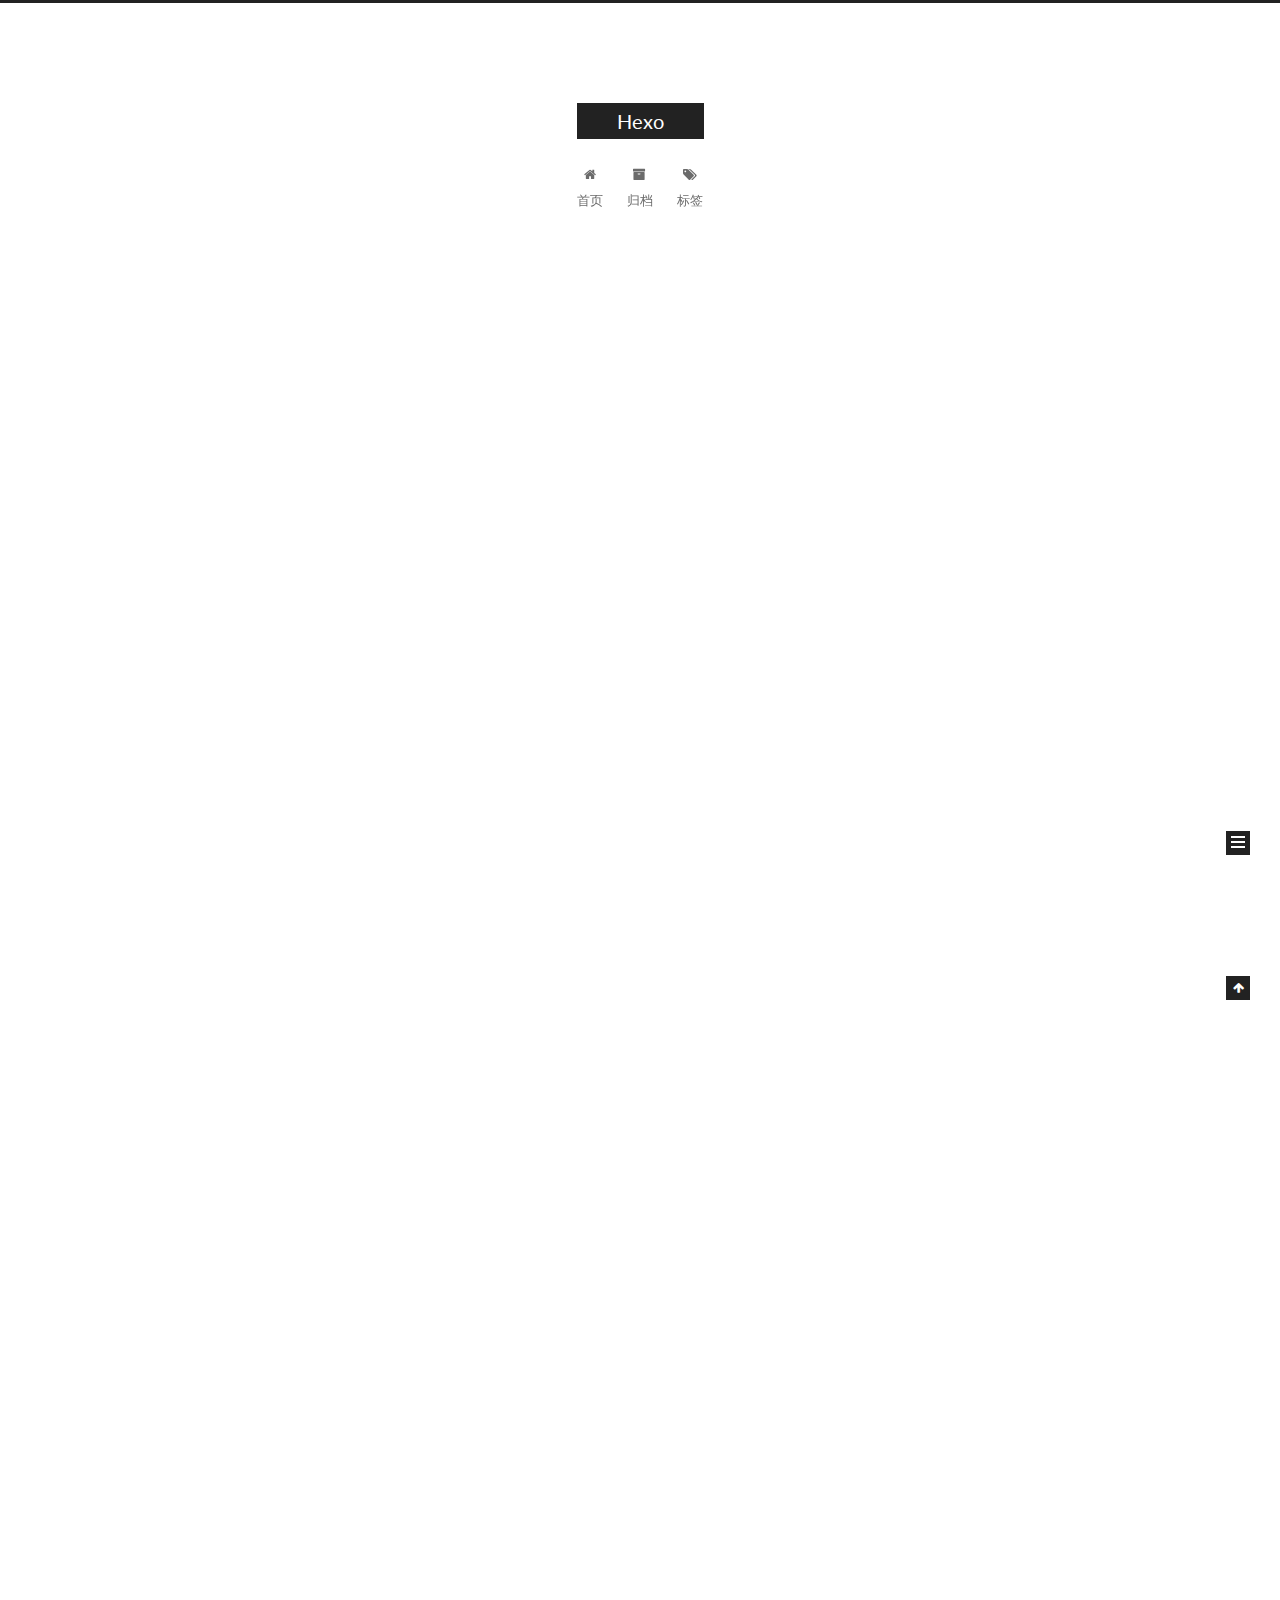
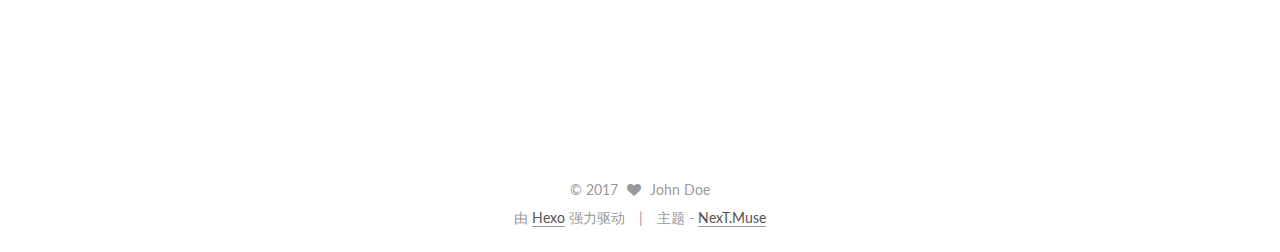
==== commit f857eddc: "Site updated: 2017-06-20 18:37:19" ====
--- a/index.html
+++ b/index.html
@@ -255,6 +255,117 @@
   
 
   <article class="post post-type-normal " itemscope itemtype="http://schema.org/Article">
+    <link itemprop="mainEntityOfPage" href="http://yoursite.com/2017/06/20/hexo-next-blog/">
+
+    <span hidden itemprop="author" itemscope itemtype="http://schema.org/Person">
+      <meta itemprop="name" content="John Doe">
+      <meta itemprop="description" content="">
+      <meta itemprop="image" content="/images/avatar.gif">
+    </span>
+
+    <span hidden itemprop="publisher" itemscope itemtype="http://schema.org/Organization">
+      <meta itemprop="name" content="Hexo">
+    </span>
+
+    
+      <header class="post-header">
+
+        
+        
+          <h1 class="post-title" itemprop="name headline">
+                
+                <a class="post-title-link" href="/2017/06/20/hexo-next-blog/" itemprop="url">hexo_next_blog</a></h1>
+        
+
+        <div class="post-meta">
+          <span class="post-time">
+            
+              <span class="post-meta-item-icon">
+                <i class="fa fa-calendar-o"></i>
+              </span>
+              
+                <span class="post-meta-item-text">发表于</span>
+              
+              <time title="创建于" itemprop="dateCreated datePublished" datetime="2017-06-20T18:36:25+08:00">
+                2017-06-20
+              </time>
+            
+
+            
+
+            
+          </span>
+
+          
+
+          
+            
+          
+
+          
+          
+
+          
+
+          
+
+          
+
+        </div>
+      </header>
+    
+
+    <div class="post-body" itemprop="articleBody">
+
+      
+      
+
+      
+        
+          
+            
+          
+        
+      
+    </div>
+
+    <div>
+      
+    </div>
+
+    <div>
+      
+    </div>
+
+    <div>
+      
+    </div>
+
+    <footer class="post-footer">
+      
+
+      
+
+      
+
+      
+      
+        <div class="post-eof"></div>
+      
+    </footer>
+  </article>
+
+
+    
+      
+
+  
+
+  
+  
+  
+
+  <article class="post post-type-normal " itemscope itemtype="http://schema.org/Article">
     <link itemprop="mainEntityOfPage" href="http://yoursite.com/2017/06/20/thanks-for-you/">
 
     <span hidden itemprop="author" itemscope itemtype="http://schema.org/Person">
@@ -522,7 +633,7 @@
           
             <div class="site-state-item site-state-posts">
               <a href="/archives/">
-                <span class="site-state-item-count">2</span>
+                <span class="site-state-item-count">3</span>
                 <span class="site-state-item-name">日志</span>
               </a>
             </div>
--- a/css/main.css
+++ b/css/main.css
@@ -1677,7 +1677,7 @@
   width: 4px;
   height: 4px;
   border-radius: 50%;
-  background: #c681bb;
+  background: #4666bf;
 }
 .links-of-blogroll {
   font-size: 13px;
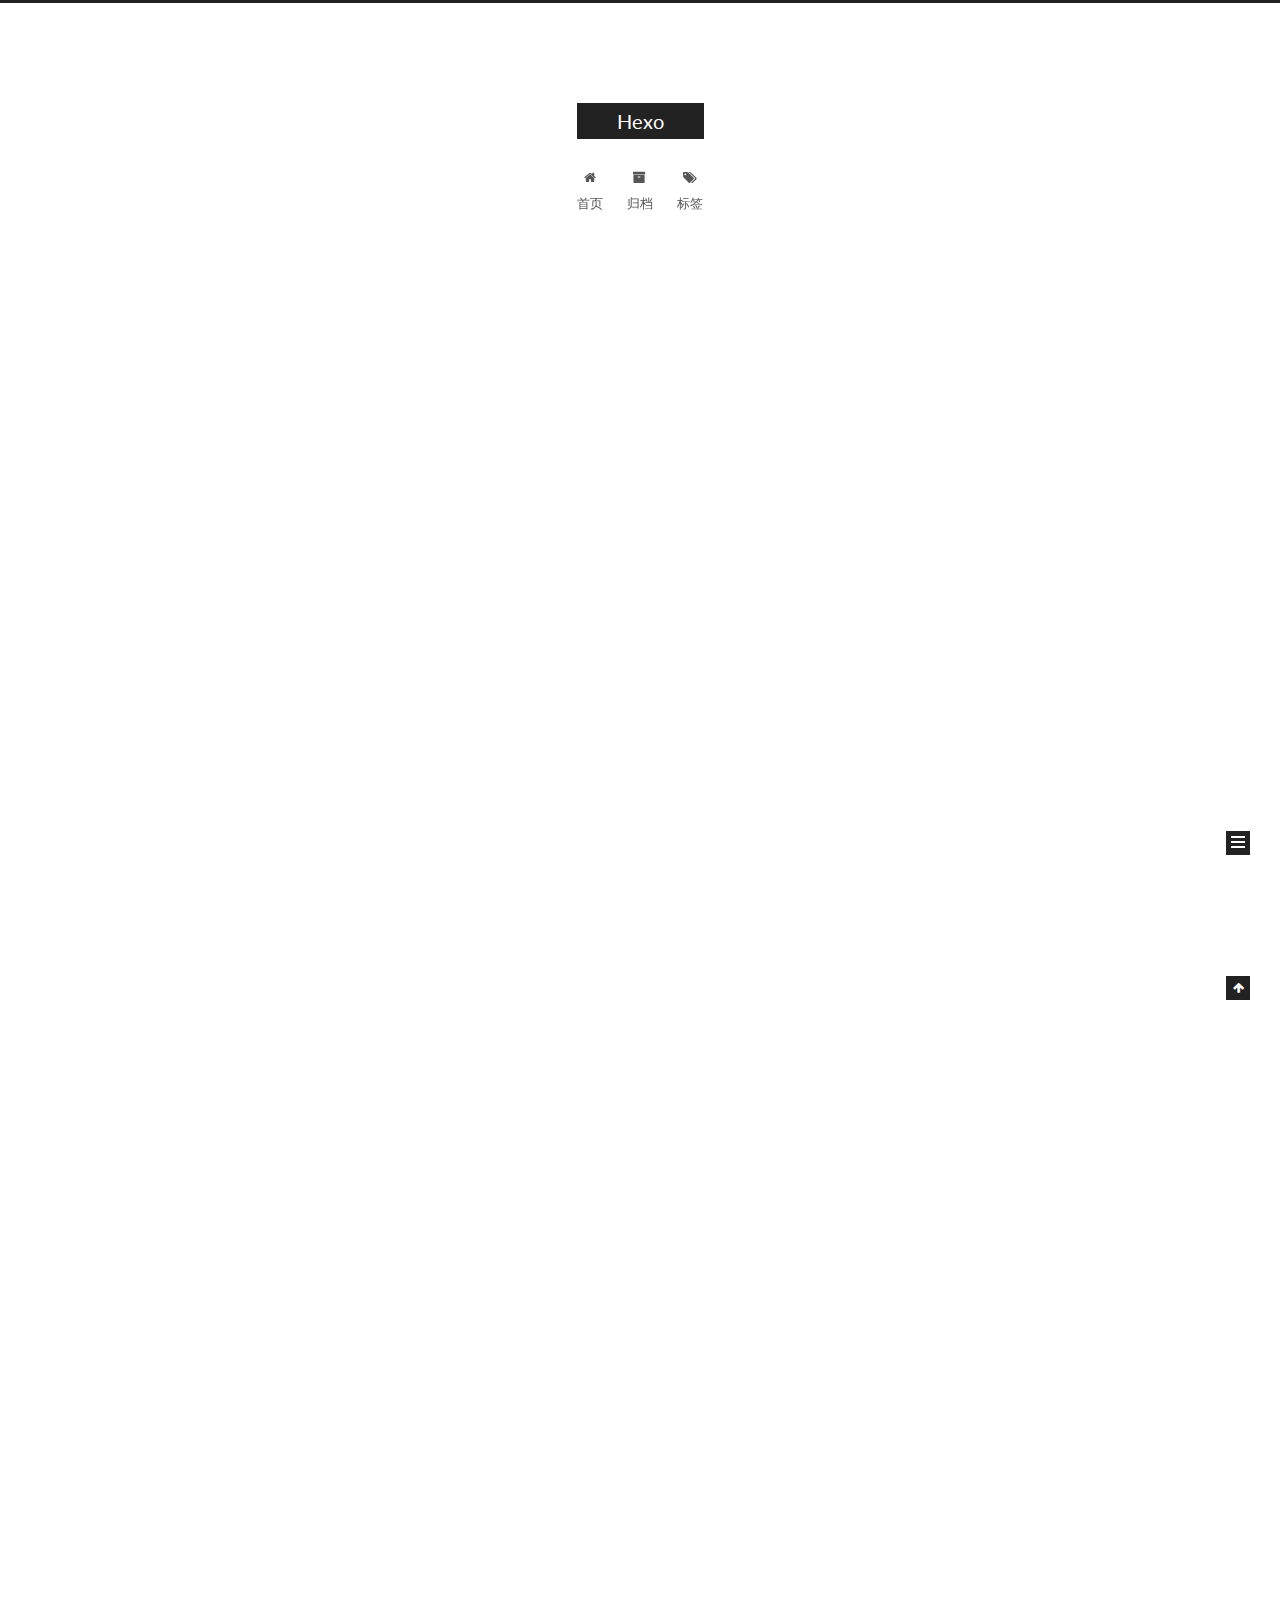
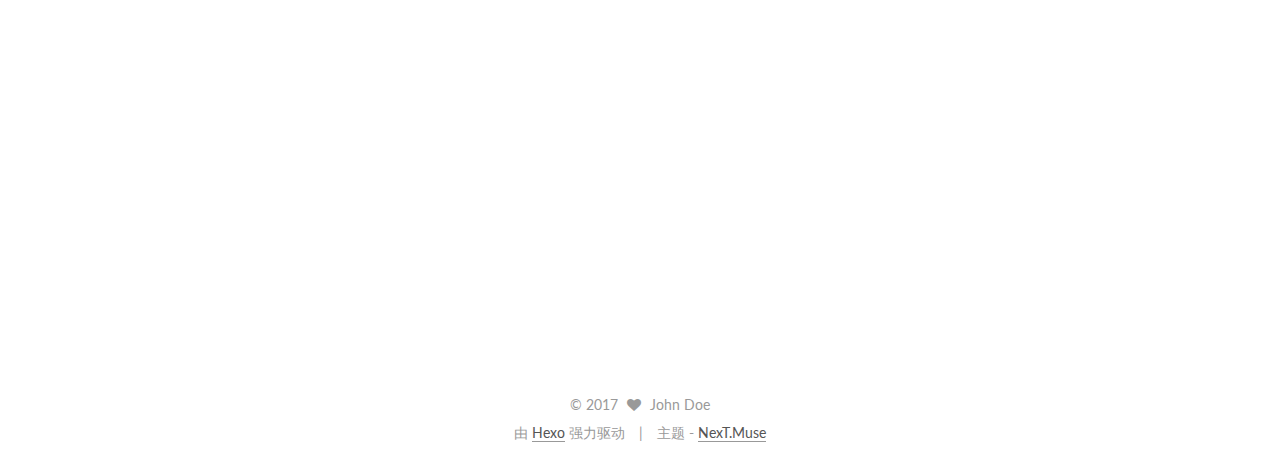
==== commit c138e402: "Site updated: 2017-06-20 18:43:45" ====
--- a/index.html
+++ b/index.html
@@ -274,7 +274,7 @@
         
           <h1 class="post-title" itemprop="name headline">
                 
-                <a class="post-title-link" href="/2017/06/20/hexo-next-blog/" itemprop="url">hexo_next_blog</a></h1>
+                <a class="post-title-link" href="/2017/06/20/hexo-next-blog/" itemprop="url">未命名</a></h1>
         
 
         <div class="post-meta">
@@ -286,7 +286,7 @@
               
                 <span class="post-meta-item-text">发表于</span>
               
-              <time title="创建于" itemprop="dateCreated datePublished" datetime="2017-06-20T18:36:25+08:00">
+              <time title="创建于" itemprop="dateCreated datePublished" datetime="2017-06-20T18:43:24+08:00">
                 2017-06-20
               </time>
             
@@ -323,7 +323,9 @@
       
         
           
-            
+            <hr>
+<p>title: hexo_next_blog<br>date: 2017-06-20 18:36:25<br>tags:<br>-<a href="https://linghucong.js.org/2016/04/15/2016-04-15-hexo-github-pages-blog/" target="_blank" rel="external">https://linghucong.js.org/2016/04/15/2016-04-15-hexo-github-pages-blog/</a>  </p>
+
           
         
       
--- a/css/main.css
+++ b/css/main.css
@@ -1677,7 +1677,7 @@
   width: 4px;
   height: 4px;
   border-radius: 50%;
-  background: #4666bf;
+  background: #ff7896;
 }
 .links-of-blogroll {
   font-size: 13px;
